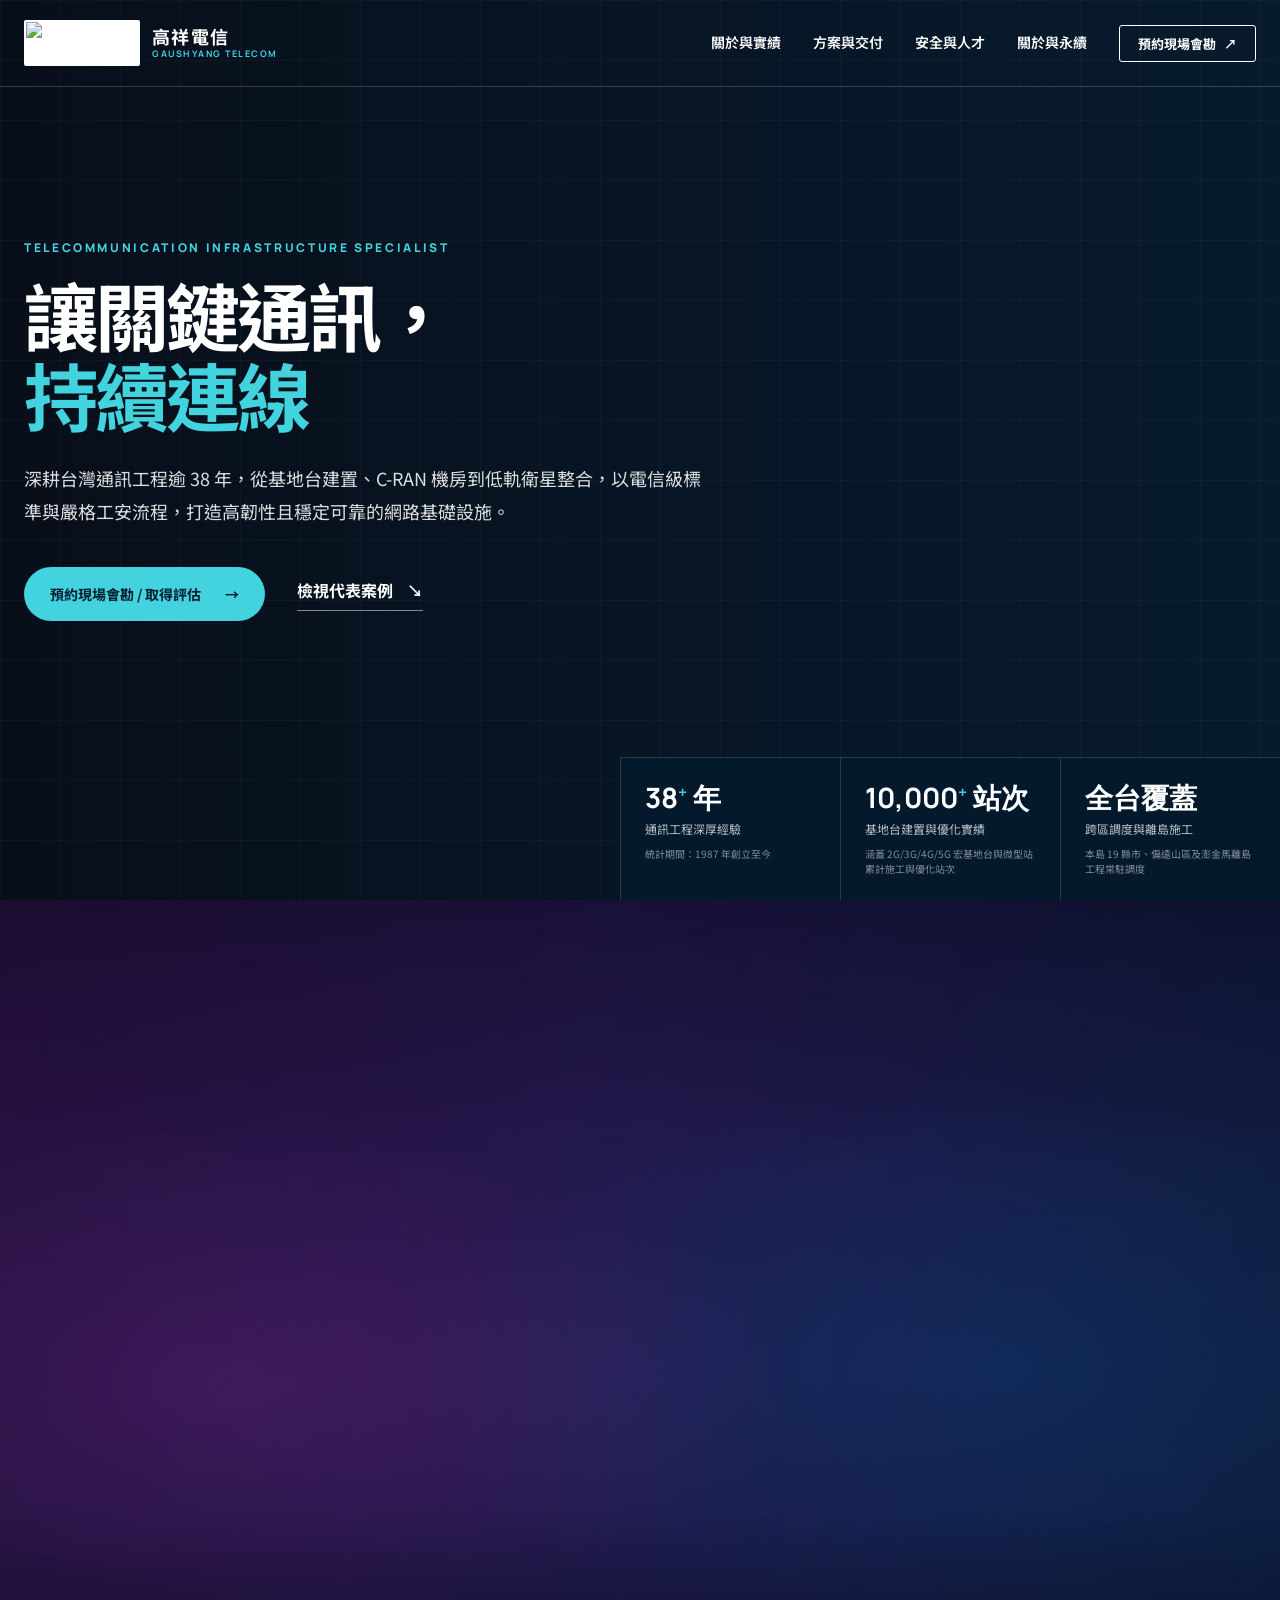
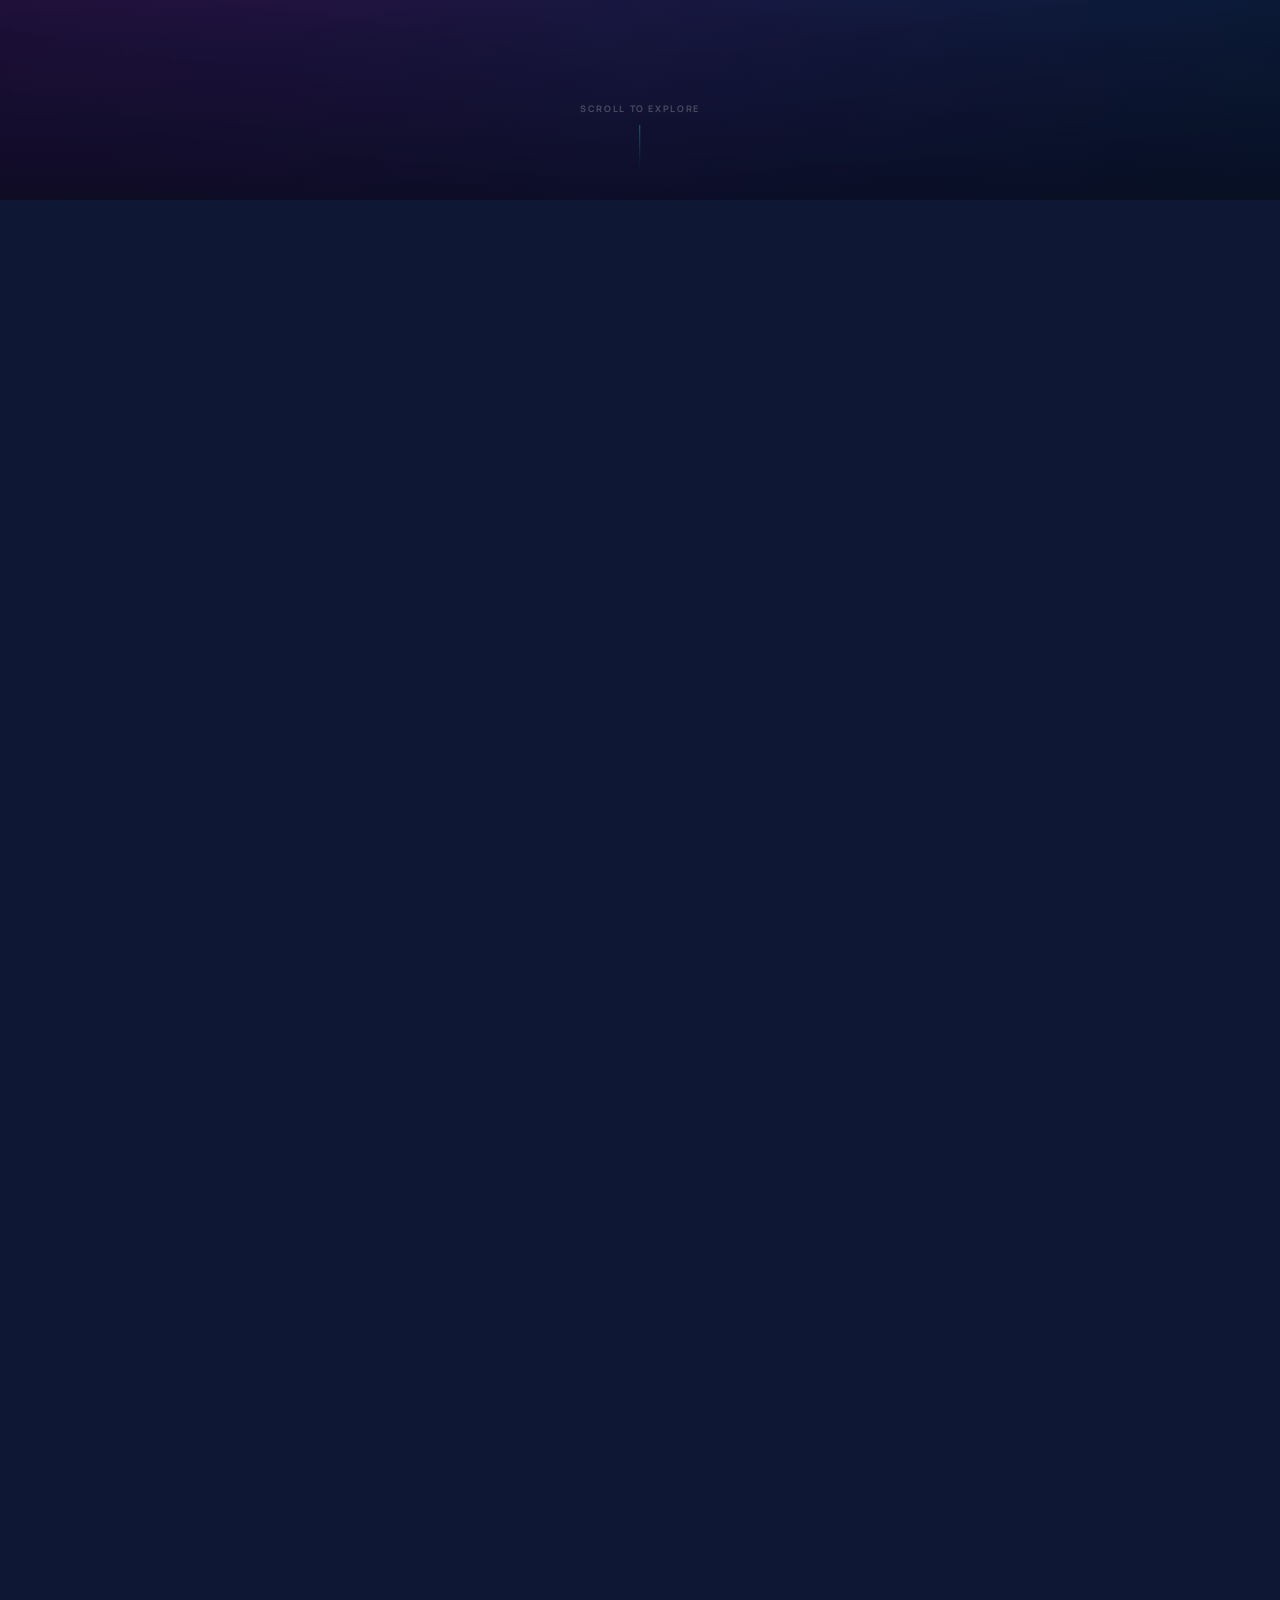
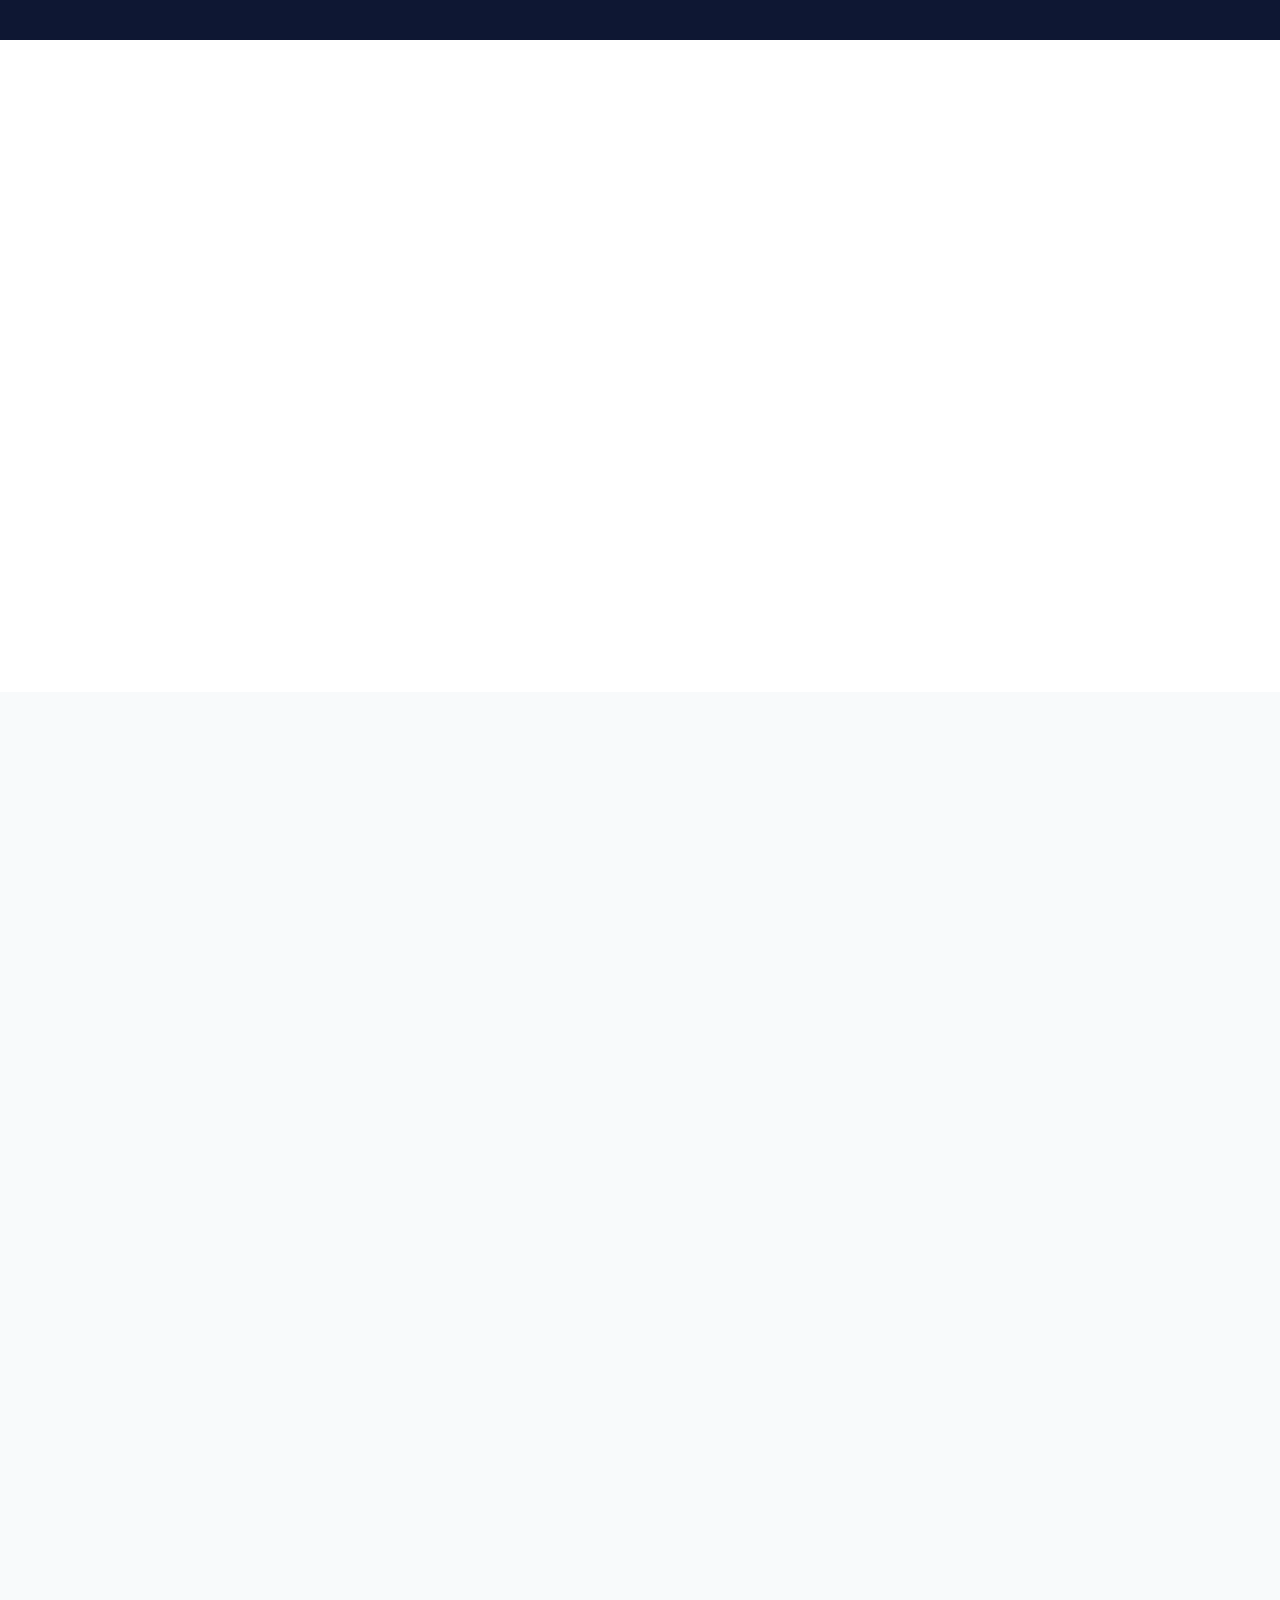
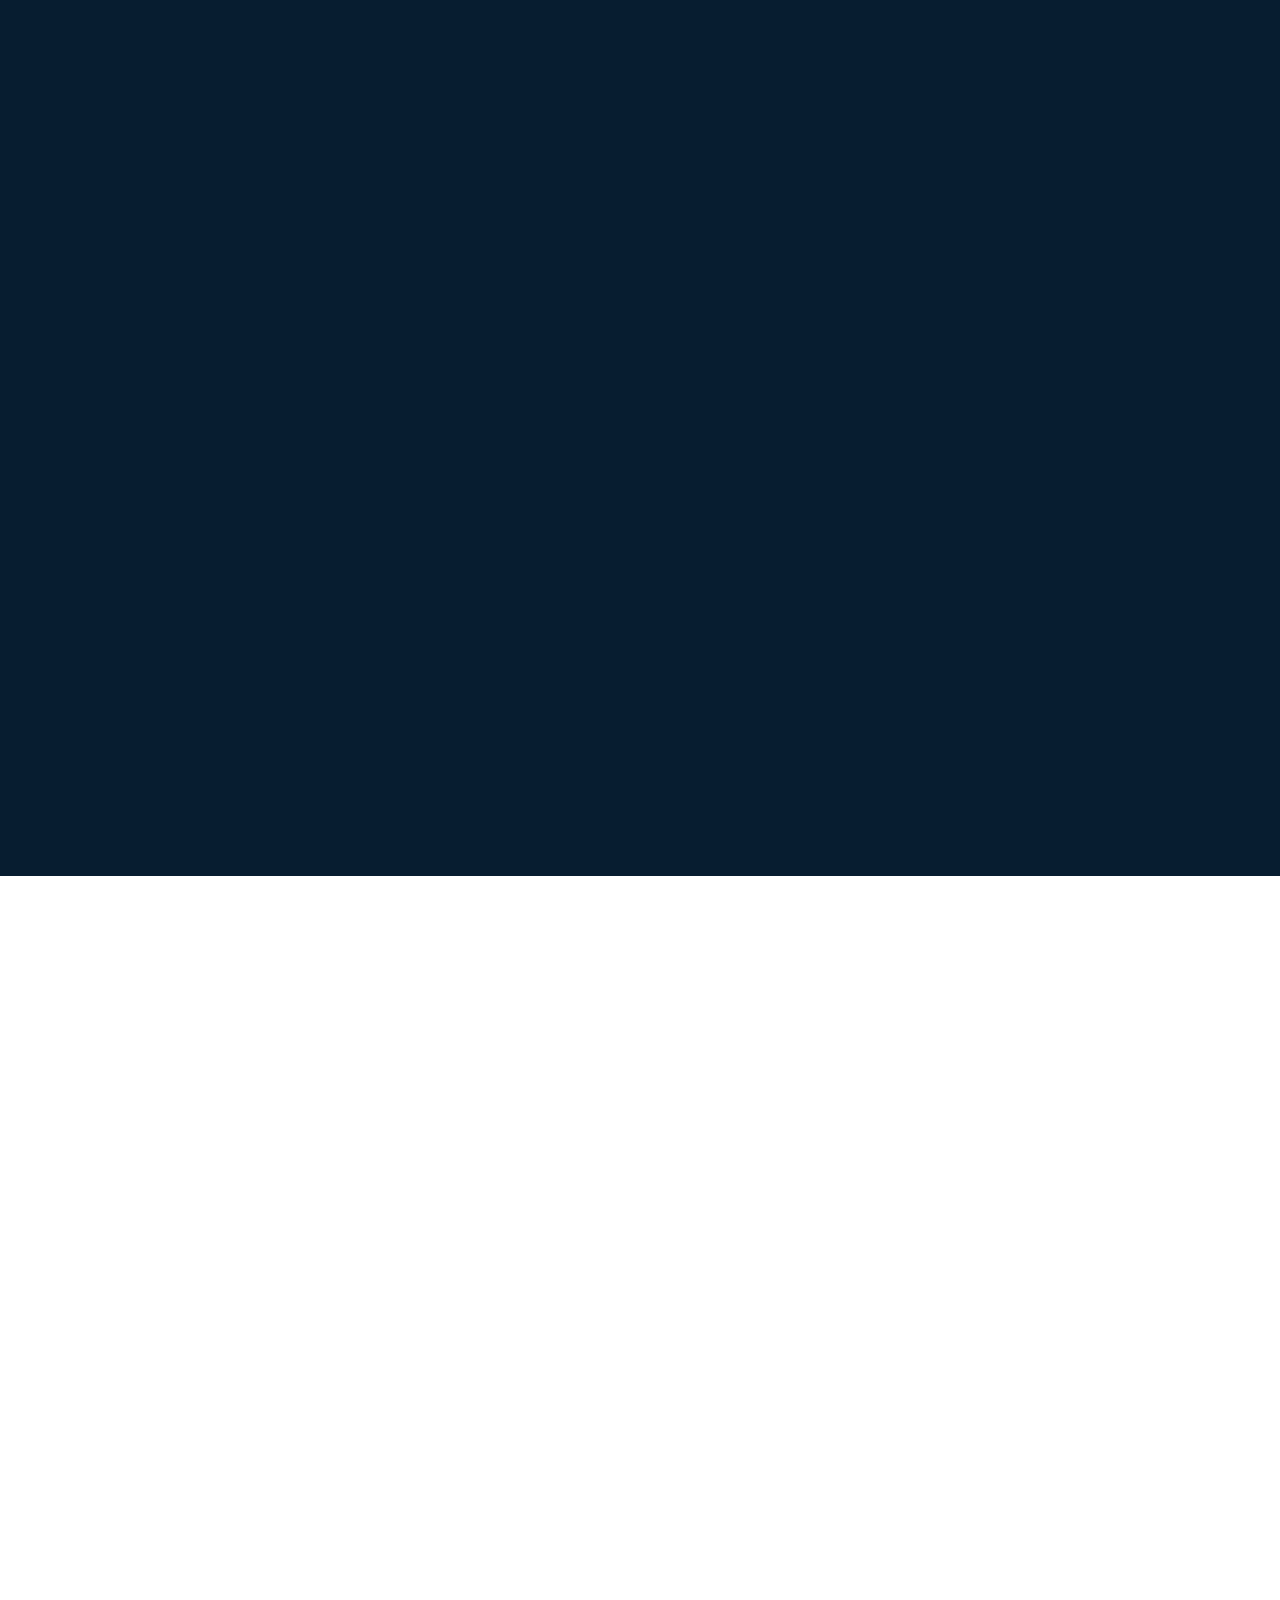
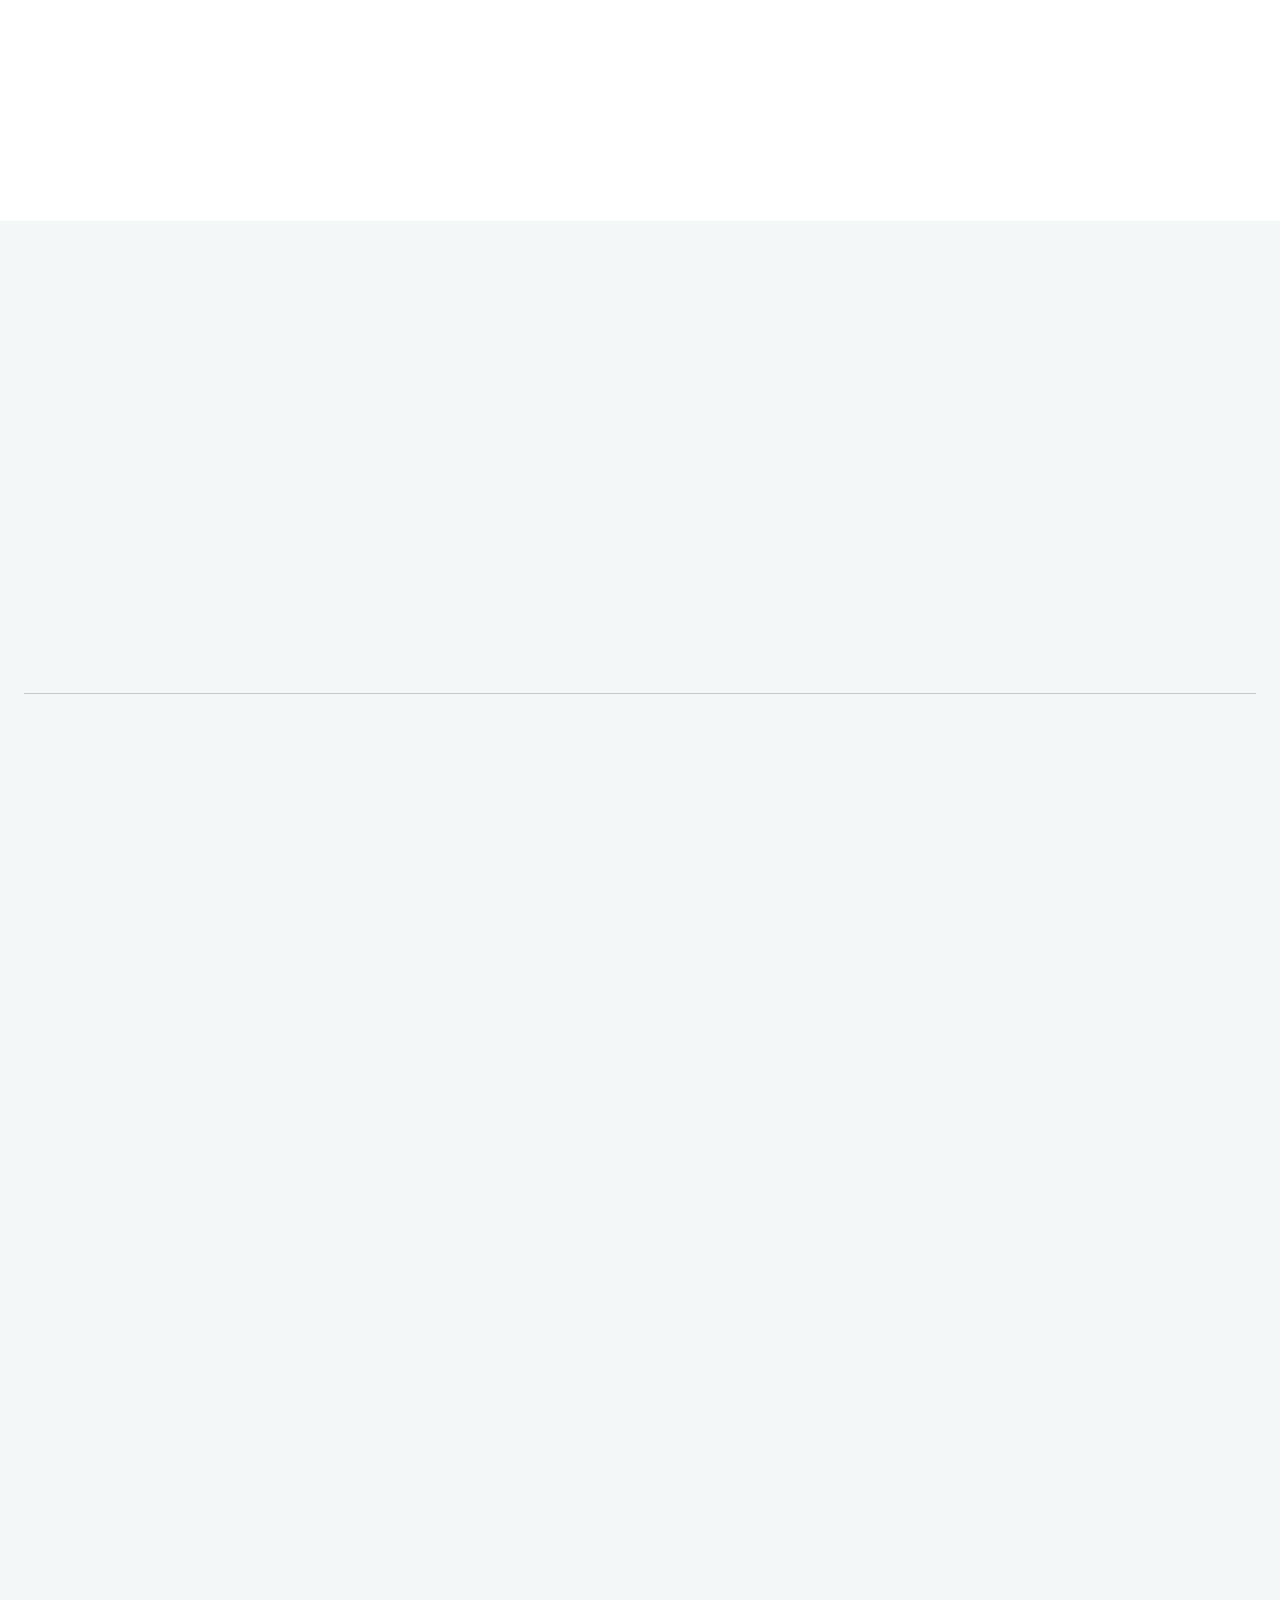
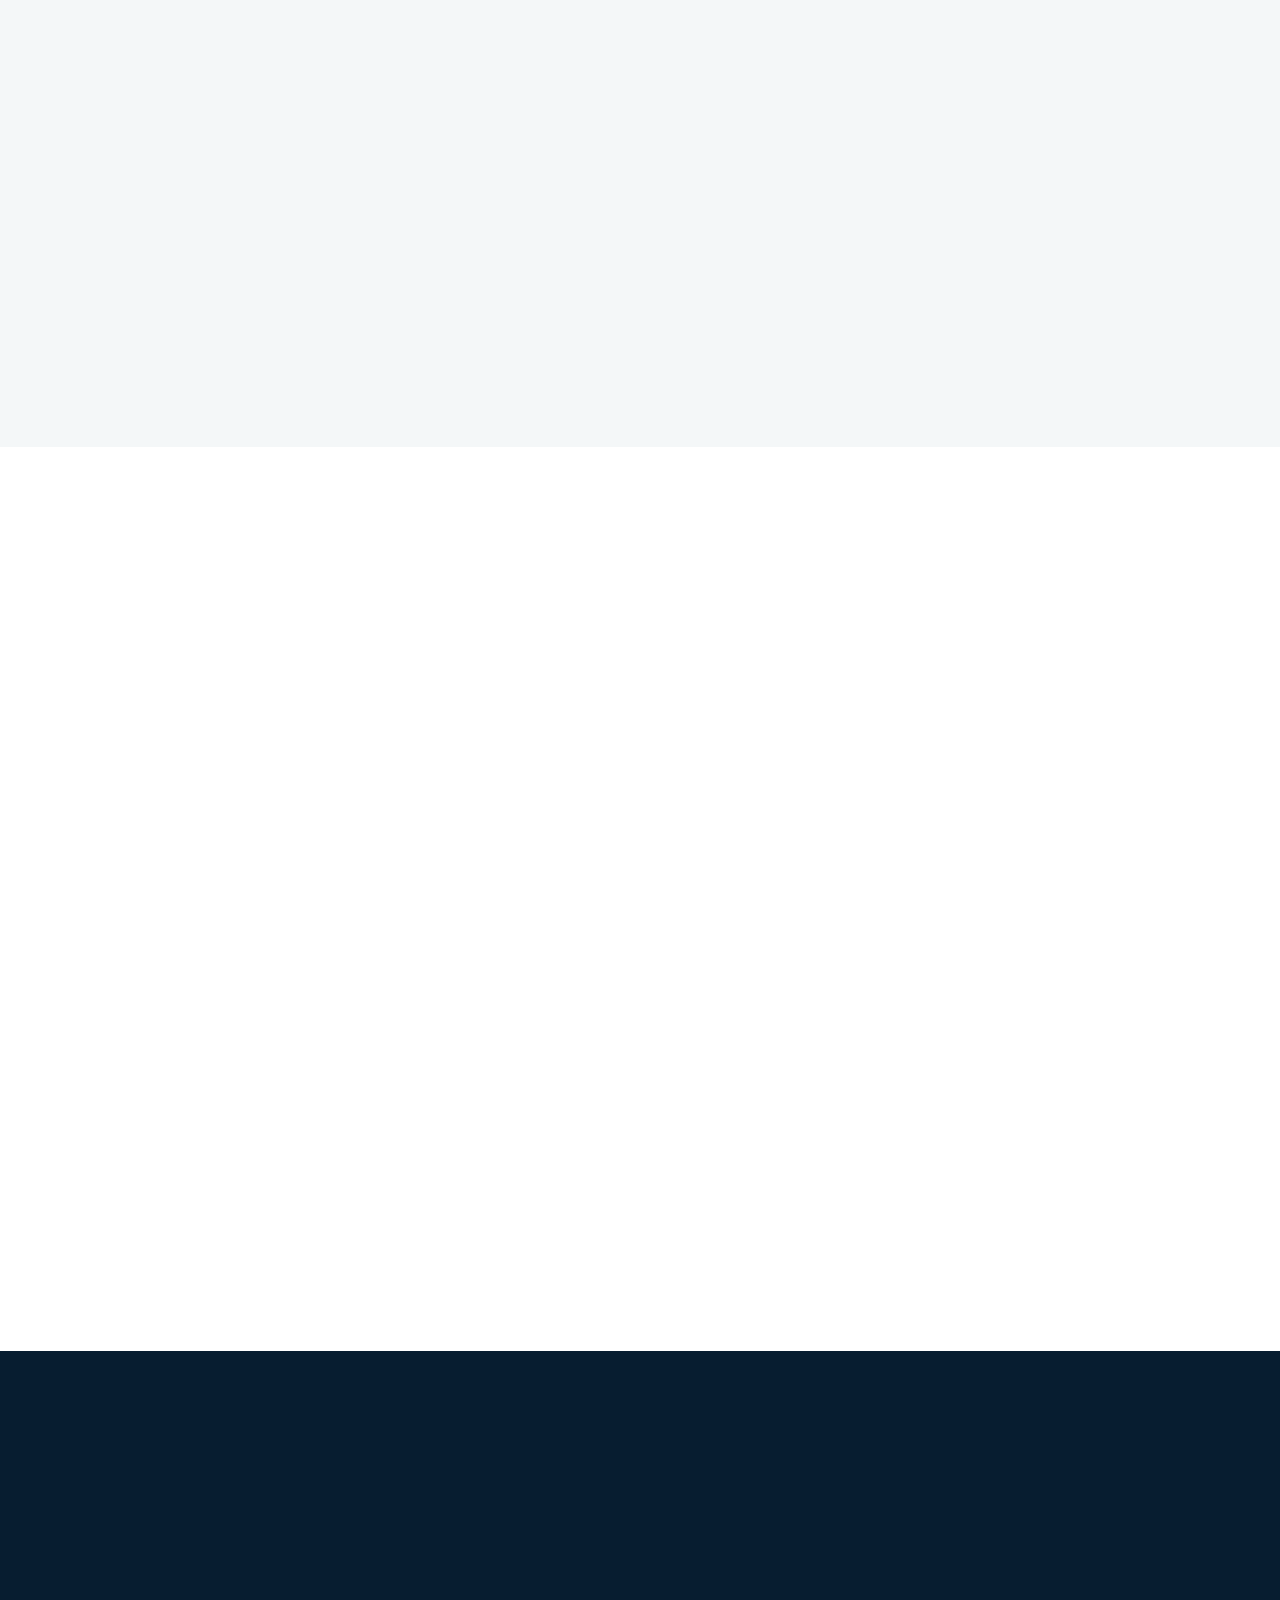
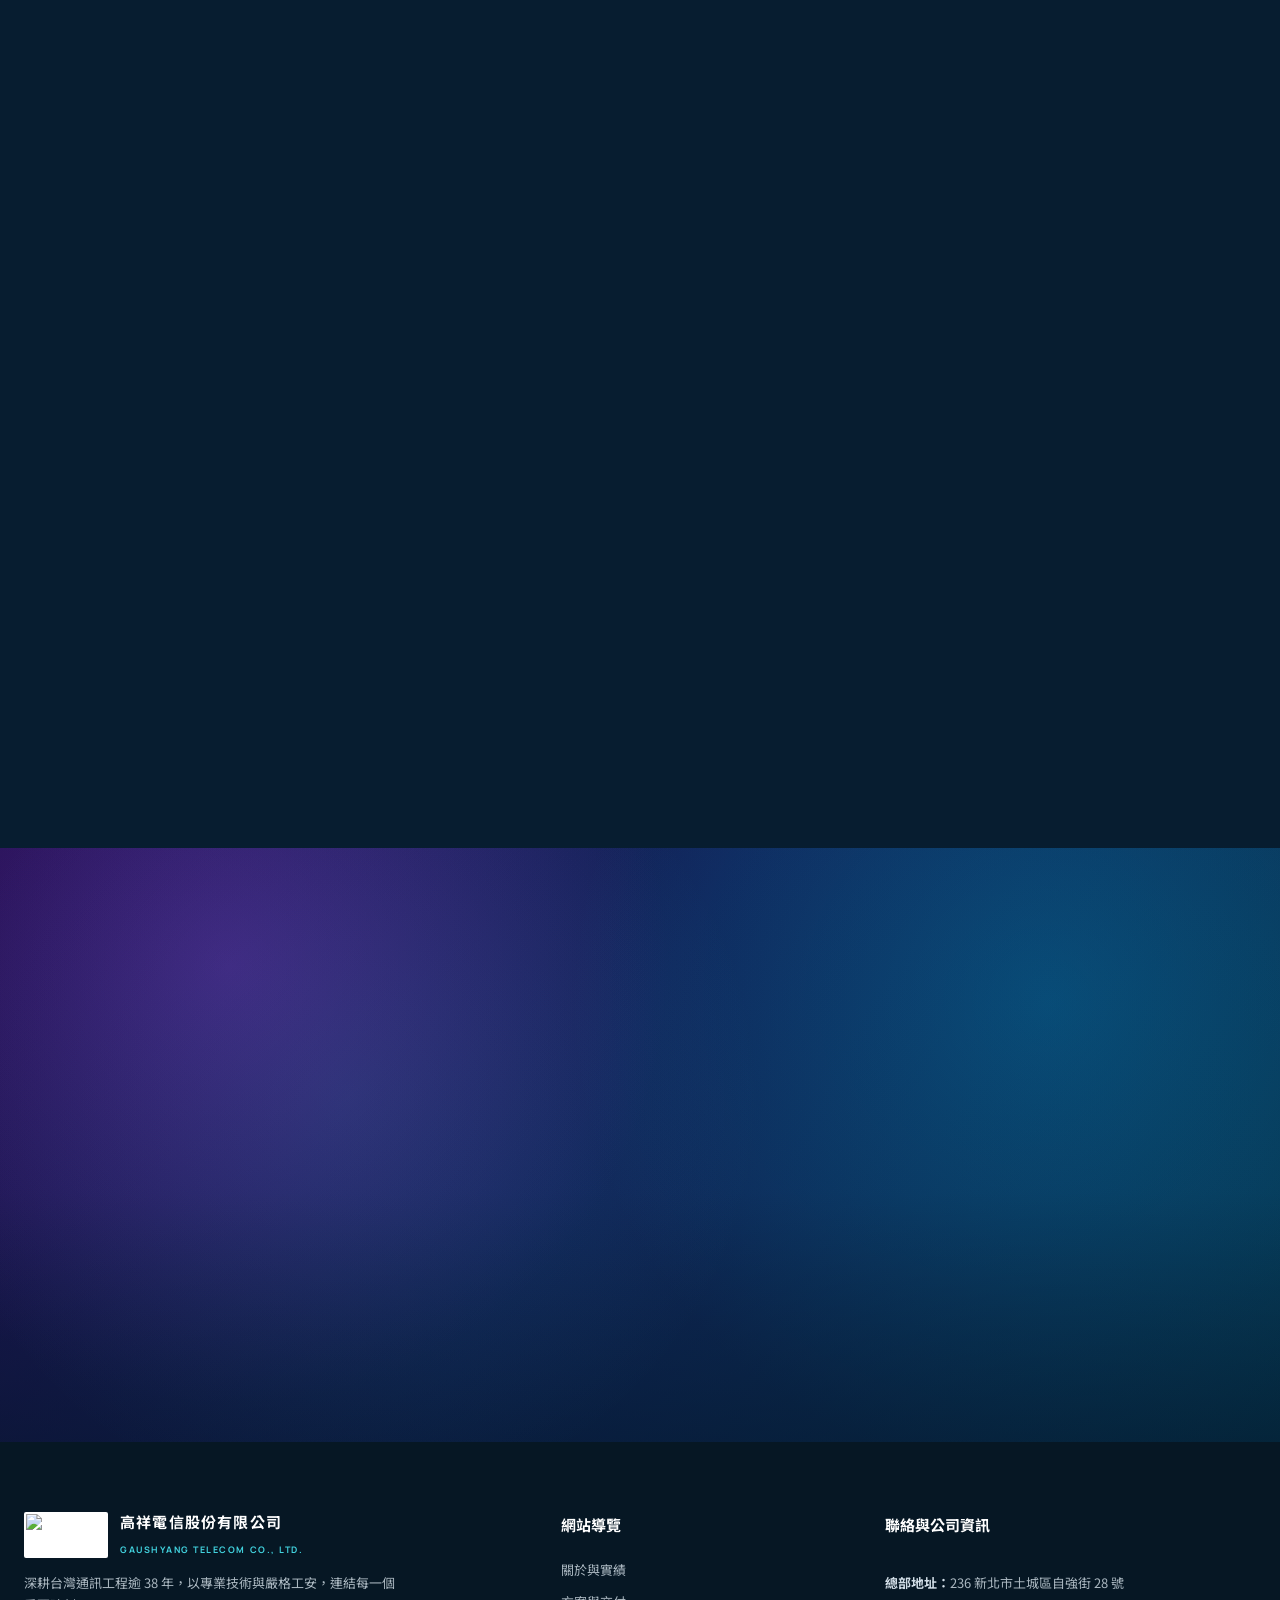
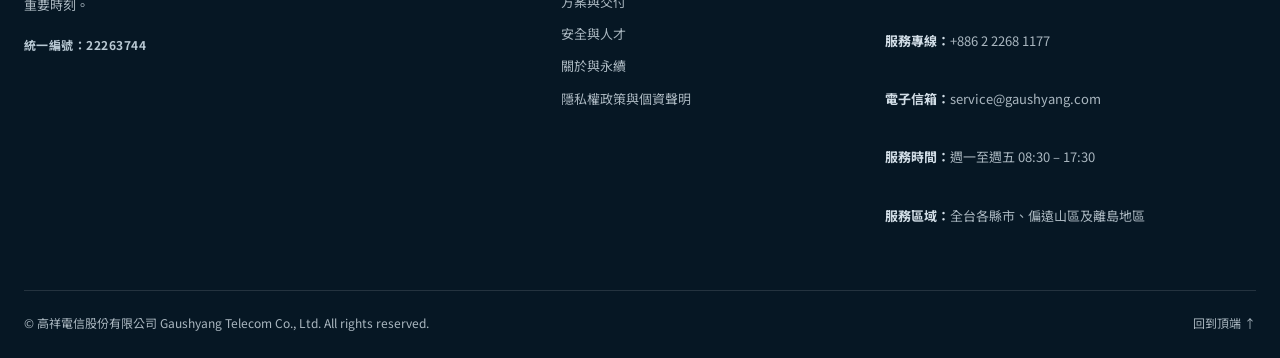
==== index.html @ 5f2f57bb "refactor: clarify homepage sections and deepen service pages" ====
<!doctype html>
<html lang="zh-Hant">
<head>
  <meta charset="utf-8">
  <meta name="viewport" content="width=device-width, initial-scale=1">
  <title>高祥電信股份有限公司｜電信工程・5G基地台建設・網路優化・衛星通訊</title>
  <meta name="description" content="高祥電信深耕台灣通訊工程逾 38 年，專注 4G/5G 基地台建設、C-RAN 集中式機房、室內涵蓋系統、低軌衛星終端整合及全台通訊維運。具備電信級規範與完整工安制度。">
  <meta name="keywords" content="高祥電信,基地台建設,5G網路優化,室內涵蓋,C-RAN施工,低軌衛星,OneWeb,電信工程,通訊系統整合">
  <link rel="canonical" href="https://website-gaushyang.pages.dev/">

  <!-- Open Graph / Facebook / LINE -->
  <meta property="og:type" content="website">
  <meta property="og:url" content="https://website-gaushyang.pages.dev/">
  <meta property="og:title" content="高祥電信股份有限公司｜電信工程・5G基地台建設・網路優化・衛星通訊">
  <meta property="og:description" content="深耕台灣通訊工程逾 38 年，整合現勘、施工、測試至驗收，以電信級標準打造穩定可靠的關鍵通訊基礎設施。">
  <meta property="og:image" content="https://website-gaushyang.pages.dev/images/gaushyang-ai-park.jpg">
  <meta property="og:locale" content="zh_TW">

  <!-- Twitter Card -->
  <meta name="twitter:card" content="summary_large_image">
  <meta name="twitter:title" content="高祥電信股份有限公司｜讓關鍵通訊，持續連線">
  <meta name="twitter:description" content="逾 38 年通訊工程實績，提供 4G/5G 基地台建設、網路優化、室內涵蓋與低軌衛星整合服務。">
  <meta name="twitter:image" content="https://website-gaushyang.pages.dev/images/gaushyang-ai-park.jpg">

  <link rel="icon" href="images/gaushyang-logo.jpg" type="image/jpeg">
  <link rel="preload" as="image" href="images/hero/cape-of-good-hope.webp" type="image/webp" fetchpriority="high">
  <link rel="preconnect" href="https://fonts.googleapis.com">
  <link rel="preconnect" href="https://fonts.gstatic.com" crossorigin>
  <link href="https://fonts.googleapis.com/css2?family=Manrope:wght@500;600;700;800&family=Noto+Sans+TC:wght@400;500;600;700;900&display=swap" rel="stylesheet">
  <link rel="stylesheet" href="enterprise.css?v=20260922-content-refresh">
  <script src="https://challenges.cloudflare.com/turnstile/v0/api.js?render=explicit" defer></script>

  <!-- JSON-LD 結構化資料 -->
  <script type="application/ld+json">
  {
    "@context": "https://schema.org",
    "@type": "Corporation",
    "name": "高祥電信股份有限公司",
    "alternateName": "Gaushyang Telecom Co., Ltd.",
    "url": "https://website-gaushyang.pages.dev/",
    "logo": "https://website-gaushyang.pages.dev/images/gaushyang-logo.jpg",
    "image": "https://website-gaushyang.pages.dev/images/gaushyang-ai-park.jpg",
    "description": "專業通訊工程服務商，深耕台灣逾 38 年，專注行動通訊基地台、5G 優化、室內涵蓋與衛星通訊整合。",
    "address": {
      "@type": "PostalAddress",
      "streetAddress": "自強街 28 號",
      "addressLocality": "土城區",
      "addressRegion": "新北市",
      "postalCode": "236",
      "addressCountry": "TW"
    },
    "telephone": "+886-2-2268-1177",
    "email": "service@gaushyang.com",
    "foundingDate": "1987",
    "areaServed": "Taiwan",
    "knowsAbout": ["基地台建設", "5G 網路優化", "室內涵蓋 DAS", "C-RAN 施工", "低軌衛星地面站", "通訊工程"]
  }
  </script>
</head>
<body>
  <a class="skip-link" href="#main">跳至主要內容</a>

  <!-- 頂部導覽列 (Site Header) -->
  <header class="site-header" id="top">
    <div class="header-inner">
      <a class="brand" href="#top" aria-label="高祥電信首頁">
        <img src="images/gaushyang-logo.jpg" alt="高祥電信標誌">
        <span><b>高祥電信</b><small>GAUSHYANG TELECOM</small></span>
      </a>
      <button class="menu-toggle" type="button" aria-expanded="false" aria-controls="site-nav" aria-label="開啟導覽選單">
        <span></span><span></span>
      </button>
      <nav id="site-nav" class="site-nav" aria-label="主要導覽">
        <a href="#company">關於與實績</a>
        <a href="#solutions">方案與交付</a>
        <a href="#strength">安全與人才</a>
        <a href="#about">關於與永續</a>
        <button class="nav-contact-btn contact-modal-open" type="button">預約現場會勘 <span>↗</span></button>
      </nav>
    </div>
  </header>

  <main id="main">
    <!-- 【第 1 順位】首頁定位、主次 CTA、實績數據與定義 (WEB-006, WEB-010, WEB-011) -->
    <section class="hero" aria-labelledby="hero-title">
      <div class="hero-media" aria-hidden="true"></div>
      <div class="hero-shade"></div>
      <div class="hero-grid"></div>

      <div class="container hero-layout">
        <!-- 左側主標與行動 -->
        <div class="hero-content">
          <p class="eyebrow light">TELECOMMUNICATION INFRASTRUCTURE SPECIALIST</p>
          <h1 id="hero-title">讓關鍵通訊，<br><em>持續連線</em></h1>
          <p class="hero-lead">深耕台灣通訊工程逾 38 年，從基地台建置、C-RAN 機房到低軌衛星整合，以電信級標準與嚴格工安流程，打造高韌性且穩定可靠的網路基礎設施。</p>
          <div class="hero-actions">
            <button class="button button-primary contact-modal-open" type="button">預約現場會勘 / 取得評估 <span>→</span></button>
            <a class="text-link light" href="#projects">檢視代表案例 <span>↘</span></a>
          </div>
        </div>

      </div>

      <!-- 【第 2 順位】關鍵實績數據與口徑定義 (WEB-011 強化成果數據定義) -->
      <div class="hero-facts" aria-label="公司重點實績數據">
        <div class="fact-item">
          <strong>38<sup>+</sup> 年</strong>
          <span>通訊工程深厚經驗</span>
          <small class="fact-def">統計期間：1987 年創立至今</small>
        </div>
        <div class="fact-item">
          <strong>10,000<sup>+</sup> 站次</strong>
          <span>基地台建置與優化實績</span>
          <small class="fact-def">涵蓋 2G/3G/4G/5G 宏基地台與微型站累計施工與優化站次</small>
        </div>
        <div class="fact-item">
          <strong>全台覆蓋</strong>
          <span>跨區調度與離島施工</span>
          <small class="fact-def">本島 19 縣市、偏遠山區及澎金馬離島工程常駐調度</small>
        </div>
      </div>
    </section>

    <!-- 品牌粒子波與視覺轉場 (Brand Reveal) -->
    <section id="brand-reveal" class="brand-reveal" aria-label="高祥電信品牌轉場">
      <div class="brand-reveal-stage">
        <canvas class="brand-signal-canvas" aria-hidden="true"></canvas>
        <div class="brand-reveal-shade"></div>
        <svg class="brand-reveal-mask" viewBox="0 0 1600 900" preserveAspectRatio="xMidYMid slice" aria-hidden="true">
          <defs>
            <mask id="gaushyang-word-mask">
              <rect width="1600" height="900" fill="white"></rect>
              <g class="brand-mask-word"><text x="800" y="520" text-anchor="middle">gaushyang</text></g>
            </mask>
            <radialGradient id="gaushyang-mask-surface" cx="50%" cy="42%" r="68%">
              <stop offset="0%" stop-color="#23143d"></stop>
              <stop offset="58%" stop-color="#14152e"></stop>
              <stop offset="100%" stop-color="#080d20"></stop>
            </radialGradient>
            <linearGradient id="gaushyang-inner-surface" x1="0" y1="0" x2="0.9" y2="1">
              <stop offset="0%" stop-color="#7cecff" stop-opacity="0.08"></stop>
              <stop offset="48%" stop-color="#00d2ff" stop-opacity="0.2"></stop>
              <stop offset="100%" stop-color="#176fbd" stop-opacity="0.08"></stop>
            </linearGradient>
            <filter id="gaushyang-inner-glow" x="0" y="0" width="100%" height="100%">
              <feGaussianBlur in="SourceGraphic" stdDeviation="10" result="soft-blur"></feGaussianBlur>
              <feComposite in="soft-blur" in2="SourceGraphic" operator="in" result="inner-softness"></feComposite>
              <feFlood flood-color="#00d2ff" flood-opacity="0.46" result="inner-color"></feFlood>
              <feComposite in="inner-color" in2="inner-softness" operator="in" result="inner-light"></feComposite>
              <feMerge>
                <feMergeNode in="SourceGraphic"></feMergeNode>
                <feMergeNode in="inner-light"></feMergeNode>
              </feMerge>
            </filter>
          </defs>
          <rect width="1600" height="900" fill="url(#gaushyang-mask-surface)" mask="url(#gaushyang-word-mask)"></rect>
          <g class="brand-mask-highlight brand-mask-word"><text x="800" y="520" text-anchor="middle">gaushyang</text></g>
          <g class="brand-mask-emblem"><path d="M275 378L306 400L267 407Z"></path></g>
        </svg>
        <div class="brand-reveal-copy">
          <p>GAUSHYANG TELECOM</p>
          <h2>每一次連線，<br>都是我們對可靠的承諾</h2>
        </div>
        <div class="brand-scroll-cue" aria-hidden="true"><span>SCROLL TO EXPLORE</span><b></b></div>
      </div>
    </section>

    <!-- 關於定位與核心優勢 -->
    <section id="company" class="intro section">
      <div class="container intro-grid reveal">
        <div>
          <p class="eyebrow">WHO WE ARE</p>
          <p class="section-index">01</p>
        </div>
        <div>
          <h2>專注通訊工程，<br>成為值得信任的長期夥伴。</h2>
          <p class="large-copy">高祥電信服務台灣電信營運商與企業場域，累積跨世代通訊建設經驗，理解不同設備、場地與營運條件下的工程需求。</p>
          <div class="intro-highlights">
            <div class="highlight-item">
              <b>單一合作窗口</b>
              <p>由專案窗口協調工程需求與現場介面，讓合作溝通有明確對象。</p>
            </div>
            <div class="highlight-item">
              <b>跨場域實務經驗</b>
              <p>從軌道沿線、都會機房到大型展館，因應不同場地與營運限制。</p>
            </div>
            <div class="highlight-item">
              <b>多品牌設備經驗</b>
              <p>具備 Ericsson、Nokia 與 OneWeb 設備的安裝及測試經驗。</p>
            </div>
          </div>
        </div>
      </div>
    </section>

    <!-- 【第 3 順位】代表性專案實績與案例 (WEB-002 Project Case Studies) -->
    <section id="projects" class="projects-section section section-light">
      <div class="container">
        <div class="section-heading reveal">
          <div>
            <p class="eyebrow">SELECTED PROJECTS</p>
          </div>
          <div>
            <h2>每個現場，<br>都有實績可循。</h2>
            <p>從軌道沿線、都會機房到公部門屋頂與大型展館，看看不同現場的限制與完成紀錄。</p>
          </div>
        </div>

        <div class="cases-grid">
          <!-- 案例 1 -->
          <article id="project-ran" class="case-card reveal">
            <div class="case-media">
              <img src="demo/建設.png" alt="4G/5G 基地台設備置換與高空吊掛工程現場" loading="lazy" decoding="async">
              <span class="case-badge">實際工程案例</span>
            </div>
            <div class="case-body">
              <div class="case-meta">
                <span class="case-tag">行動通訊</span>
                <span class="case-tag">軌道沿線工程</span>
              </div>
              <h3>北部軌道沿線 5G 基地台快速置換與優化</h3>
              <div class="case-details">
                <div class="detail-row"><b>場域：</b><span>北部軌道沿線既有 5G 站點。</span></div>
                <div class="detail-row"><b>挑戰：</b><span>深夜斷電窗口僅 3 小時，需兼顧高空作業條件與復原時程。</span></div>
                <div class="detail-row"><b>成果：</b><span>於核定窗口內完成置換、測試與復原，提交施工紀錄及路測結果。</span></div>
              </div>
              <a class="case-service-link" href="services/ran-construction.html">了解相關工程方案 <span aria-hidden="true">→</span></a>
            </div>
          </article>

          <!-- 案例 2 -->
          <article id="project-cran" class="case-card reveal">
            <div class="case-media">
              <img src="demo/combiner.png" alt="都會區 C-RAN 集中式機房與光纖傳輸整合現場" loading="lazy" decoding="async">
              <span class="case-badge">實際工程案例</span>
            </div>
            <div class="case-body">
              <div class="case-meta">
                <span class="case-tag">機房工程</span>
                <span class="case-tag">光纖系統整合</span>
              </div>
              <h3>都會核心區 C-RAN 集中式機房與光纖傳輸整合</h3>
              <div class="case-details">
                <div class="detail-row"><b>場域：</b><span>都會核心區集中式機房與光纖傳輸鏈路。</span></div>
                <div class="detail-row"><b>挑戰：</b><span>管道空間受限，需協調多營運商共構與光纖損耗要求。</span></div>
                <div class="detail-row"><b>成果：</b><span>完成光纖與射頻鏈路量測，提交 OTDR、端口測試及設備標示紀錄。</span></div>
              </div>
              <a class="case-service-link" href="services/c-ran-integration.html">了解相關工程方案 <span aria-hidden="true">→</span></a>
            </div>
          </article>

          <!-- 案例 3 -->
          <article id="project-satellite" class="case-card reveal">
            <div class="case-media">
              <img src="demo/oneweb.png" alt="公部門屋頂 OneWeb 低軌衛星地面終端建置現場" loading="lazy" decoding="async">
            </div>
            <div class="case-body">
              <div class="case-meta">
                <span class="case-tag">低軌衛星</span>
                <span class="case-tag">應急韌性通訊</span>
              </div>
              <h3>南部公部門 OneWeb 屋頂終端建置</h3>
              <div class="case-details">
                <div class="detail-row"><b>場域：</b><span>台南、高雄、嘉義等公部門屋頂站點。</span></div>
                <div class="detail-row"><b>挑戰：</b><span>依屋頂結構、對空視角及鄰近設施，安排單終端或雙終端配置。</span></div>
                <div class="detail-row"><b>成果：</b><span>完成終端固定、供電介接與連線測試，留存各場域完工照片。</span></div>
              </div>
              <button class="case-gallery-open" type="button" data-gallery-target="oneweb-gallery-dialog" aria-haspopup="dialog" aria-controls="oneweb-gallery-dialog">
                查看 6 張專案照片 <span aria-hidden="true">→</span>
              </button>
              <a class="case-service-link" href="services/satellite-communication.html">了解相關工程方案 <span aria-hidden="true">→</span></a>
            </div>
          </article>

          <!-- 案例 4：南港展覽館一館多樓層室內涵蓋工程 -->
          <article id="project-das" class="case-card reveal">
            <div class="case-media">
              <img src="images/history-2022.jpg" alt="南港展覽館一館場館外觀" loading="lazy" decoding="async">
            </div>
            <div class="case-body">
              <div class="case-meta">
                <span class="case-tag">室內涵蓋 DAS</span>
                <span class="case-tag">大型展覽場館</span>
              </div>
              <h3>南港展覽館一館室內涵蓋 DAS 專案</h3>
              <div class="case-details">
                <div class="detail-row"><b>場域：</b><span>南港展覽館一館 1F、3F、4F、5F 與 6F。</span></div>
                <div class="detail-row"><b>挑戰：</b><span>展場、公共區域與會議空間跨樓層配置，需整合點位及管線路由。</span></div>
                <div class="detail-row"><b>成果：</b><span>完成 DOT 設備與光纖配線建置，留存配置圖、管線昇位圖及完工照片。</span></div>
              </div>
              <button class="case-gallery-open" type="button" data-gallery-target="das-gallery-dialog" aria-haspopup="dialog" aria-controls="das-gallery-dialog">
                查看 6 張專案照片 <span aria-hidden="true">→</span>
              </button>
              <a class="case-service-link" href="services/indoor-coverage.html">了解相關工程方案 <span aria-hidden="true">→</span></a>
            </div>
          </article>
        </div>

        <div class="cases-cta-bar reveal">
          <div>
            <b>需要針對您的場域評估通訊建置可行性？</b>
            <p>高祥專業工程團隊提供現場會勘、場地勘查報告與工程規劃諮詢。</p>
          </div>
          <button class="button button-primary contact-modal-open" type="button">預約專人現場會勘 <span>→</span></button>
        </div>
      </div>
    </section>

    <!-- 【第 4 順位】核心工程服務與規格/FAQ (WEB-007 Solutions & FAQs) -->
    <section id="solutions" class="solutions section section-dark">
      <div class="container">
        <div class="section-heading reveal">
          <div>
            <p class="eyebrow light">SOLUTIONS</p>
            <p class="section-index">02</p>
          </div>
          <div>
            <h2>從場域需求，<br>找到通訊方案。</h2>
            <p>選擇下方方案，深入了解適用情境、工程範圍、驗收重點與相關實績。</p>
          </div>
        </div>

        <div class="solution-grid">
          <a class="solution-card reveal" href="services/ran-construction.html" style="--image:url(background-image_2/ran-system-integration.jpg)" aria-label="了解行動網路與基地台建設服務">
            <div class="card-number">01</div>
            <div class="card-copy">
              <p>RADIO ACCESS NETWORK</p>
              <h3>行動網路與基地台建設</h3>
              <span>適用新站建置與既有設備汰換，支援行動網路建設及站台升級。</span>
              <span class="solution-action">查看方案詳情 →</span>
            </div>
            <b aria-hidden="true">↗</b>
          </a>

          <a class="solution-card reveal" href="services/network-optimization.html" style="--image:url(background-image_2/5g-network-optimization.jpg)" aria-label="了解 5G 網路優化與量測服務">
            <div class="card-number">02</div>
            <div class="card-copy">
              <p>NETWORK OPTIMIZATION</p>
              <h3>5G 網路優化與量測</h3>
              <span>針對弱覆蓋、干擾與連線不穩，找出問題並驗證改善結果。</span>
              <span class="solution-action">查看方案詳情 →</span>
            </div>
            <b aria-hidden="true">↗</b>
          </a>

          <a class="solution-card reveal" href="services/indoor-coverage.html" style="--image:url(background-image_2/indoor-coverage-solution.jpg)" aria-label="了解室內涵蓋與專網方案">
            <div class="card-number">03</div>
            <div class="card-copy">
              <p>INDOOR CONNECTIVITY (DAS)</p>
              <h3>室內涵蓋與專網方案</h3>
              <span>適用商辦、展館與地下空間，改善室內訊號死角。</span>
              <span class="solution-action">查看方案詳情 →</span>
            </div>
            <b aria-hidden="true">↗</b>
          </a>

          <a class="solution-card reveal" href="services/satellite-communication.html" style="--image:url(background-image_2/satellite-communication.jpg)" aria-label="了解低軌衛星通訊整合服務">
            <div class="card-number">04</div>
            <div class="card-copy">
              <p>SATELLITE COMMUNICATION</p>
              <h3>低軌衛星通訊整合</h3>
              <span>適用地面網路不足或需要備援的場域，評估第二通訊路徑。</span>
              <span class="solution-action">查看方案詳情 →</span>
            </div>
            <b aria-hidden="true">↗</b>
          </a>

          <a class="solution-card solution-card-wide reveal" href="services/c-ran-integration.html" style="--image:url(background-image_2/c-ran-construction.jpg)" aria-label="了解 C-RAN 集中式機房施工整合服務">
            <div class="card-number">05</div>
            <div class="card-copy">
              <p>CENTRALIZED RADIO ACCESS NETWORK</p>
              <h3>C-RAN 機房整合</h3>
              <span>適用機房擴充與密集站點整併，整合設備、光纖及電力介面。</span>
              <span class="solution-action">查看方案詳情 →</span>
            </div>
            <b aria-hidden="true">↗</b>
          </a>
        </div>

      </div>
    </section>

    <!-- 【第 5 順位】工程五階段流程與品質管理 (WEB-007 Process & Quality) -->
    <section id="process" class="process-section section">
      <div class="container">
        <div class="section-heading reveal">
          <div>
            <p class="eyebrow">DELIVERY PROCESS</p>
          </div>
          <div>
            <h2>合作五階段，<br>交付清楚可追溯。</h2>
            <p>從確認場域條件到完成點交，五個階段讓您掌握合作進度與各階段可取得的文件。</p>
          </div>
        </div>

        <div class="process-steps reveal">
          <div class="process-step">
            <div class="step-num">01</div>
            <b>現場會勘</b>
            <p>確認場域條件、需求與施工限制。</p>
            <span class="step-output"><small>交付</small> 現勘照片、點位與路由紀錄</span>
          </div>
          <div class="process-step">
            <div class="step-num">02</div>
            <b>施工規劃</b>
            <p>對齊圖面、工期、施工窗口與安全措施。</p>
            <span class="step-output"><small>交付</small> 施工圖、排程與工安文件</span>
          </div>
          <div class="process-step">
            <div class="step-num">03</div>
            <b>現場施工</b>
            <p>依核定計畫執行，記錄現場進度與異常。</p>
            <span class="step-output"><small>交付</small> 施工日誌與前中後照片</span>
          </div>
          <div class="process-step">
            <div class="step-num">04</div>
            <b>測試與調校</b>
            <p>依專案規範量測，修正異常並複測。</p>
            <span class="step-output"><small>交付</small> 儀器讀值與測試報告</span>
          </div>
          <div class="process-step">
            <div class="step-num">05</div>
            <b>竣工與驗收</b>
            <p>彙整成果與改善紀錄，完成點交。</p>
            <span class="step-output"><small>交付</small> 竣工文件與驗收紀錄</span>
          </div>
        </div>

        <div class="process-questions reveal">
          <h3>開始合作前，您可能想了解</h3>
          <details><summary>會勘與施工需要多久？</summary><p>請先提供場域位置、工程需求與預計時程。會勘安排及施工工期依場地條件、設備需求與可用施工窗口確認，由專案窗口與您協調。</p></details>
          <details><summary>完工後的維運與緊急支援如何安排？</summary><p>維運範圍、聯絡窗口與回應時效依設備、場域及合約另行約定，於評估階段確認緊急聯絡與升級處理方式。</p></details>
        </div>
      </div>
    </section>

    <!-- 【第 6 順位】工安體系、資質證照與設備實務經驗 (WEB-003, WEB-005 Strength) -->
    <section id="strength" class="strength section section-light">
      <div class="container">
        <div class="section-heading reveal">
          <div>
            <p class="eyebrow">SAFETY, QUALITY &amp; TALENT</p>
            <p class="section-index">03</p>
          </div>
          <div>
            <h2>制度化安全管理，<br>專業資質與實務經驗。</h2>
            <p>依專案需求配置工安管理、專業人員與量測儀器，並以檢查紀錄及測試報告支持工程驗收。</p>
          </div>
        </div>

        <!-- 四大工安品管支柱 -->
        <div class="capability-list">
          <article class="capability reveal">
            <span>01</span>
            <h3>嚴密工安防護體系</h3>
            <p>高空作業強制使用合格背負式雙掛鉤安全帶、防墜器與專用安全帽；每日開工前落實「工具箱會議（TBM）」與安全危害告知。</p>
          </article>
          <article class="capability reveal">
            <span>02</span>
            <h3>精密專業儀器量測</h3>
            <p>配備定期校正之高精度頻譜分析儀、Site Master 天饋線量測儀、OTDR 光纖損耗分析儀，以客觀數據作為驗收唯一標準。</p>
          </article>
          <article class="capability reveal">
            <span>03</span>
            <h3>全流程可溯性報表</h3>
            <p>建立工程自主檢查清單、施工前中後照片對比紀錄、設備序號條碼歸檔，提供透明化工程竣工報告。</p>
          </article>
          <article class="capability reveal">
            <span>04</span>
            <h3>全台快速調度支援</h3>
            <p>具備北、中、南跨區調度與多場域施工經驗，可即時配合電信營運商專案時程與緊急通訊障礙搶修。</p>
          </article>
          <article class="capability reveal">
            <span>05</span>
            <h3>電氣作業安全及感電預防</h3>
            <p>透過感電風險辨識、絕緣與接地檢查、漏電保護、個人防護具及事故應變訓練，將電氣安全納入進場教育、工具箱會議與作業程序。</p>
          </article>
        </div>

        <!-- 教材完整內容保留於原始資料，不在首頁獨立顯示 -->
        <article class="safety-training-resource reveal" hidden>
          <div class="safety-training-heading">
            <div>
              <p class="eyebrow">SAFETY TRAINING MATERIAL</p>
              <h3>電氣作業安全及感電預防</h3>
            </div>
            <span class="training-file-meta">完整網頁教材</span>
          </div>
          <p class="training-summary">將感電原理、設備防護與事故應變整理為現場人員可執行的安全準則，作為進場教育、工具箱會議與定期複訓教材。</p>
          <div class="training-chapters">
            <details open>
              <summary><span>01</span><b>認識感電與電氣災害</b><small>人體影響、災害類型與高風險情境</small></summary>
              <div class="training-chapter-body">
                <div class="training-reading-grid">
                  <section>
                    <h4>電流通過人體的影響</h4>
                    <p>可能造成疼痛與痙攣、呼吸困難、神經與組織灼傷、心室纖維性顫動、心跳停止，嚴重時可能導致截肢、失明或死亡。</p>
                    <p>電流通過心臟、中樞神經、頭部或脊椎都可能造成致命傷害，其中左手到前胸的電流路徑最短且會經過心臟，風險特別高。</p>
                  </section>
                  <section>
                    <h4>四種常見電氣災害</h4>
                    <dl class="training-definition-list">
                      <div><dt>電擊感電</dt><dd>人體接觸帶電導體並形成電流回路。</dd></div>
                      <div><dt>電弧灼傷</dt><dd>短路、接地故障或閃絡產生高溫電弧。</dd></div>
                      <div><dt>電氣火災</dt><dd>過載、短路或漏電引燃周圍可燃物。</dd></div>
                      <div><dt>靜電危害</dt><dd>靜電放電可能引發爆炸或火災。</dd></div>
                    </dl>
                  </section>
                </div>
                <aside class="training-alert"><b>高風險辨識</b><span>潮濕環境使用電動工具、接觸時間延長及電流經過心臟都會提高傷害程度。發現電流出入點、電灼傷或爆炸聲響時，應立即依事故程序處置。</span></aside>
              </div>
            </details>

            <details>
              <summary><span>02</span><b>防護設備與個人防護</b><small>絕緣、線路辨識、漏電保護與作業裝備</small></summary>
              <div class="training-chapter-body">
                <div class="training-reading-grid">
                  <section>
                    <h4>絕緣與線路辨識</h4>
                    <p>電氣設備、開關、電線與電纜的絕緣層必須依電壓、溫度及濕度條件選用，作業前須確認完整無破損。任何電線或電纜都應先視為帶電。</p>
                    <dl class="training-definition-list">
                      <div><dt>帶電相線</dt><dd>常見黑、紅、藍或黃色絕緣層。</dd></div>
                      <div><dt>中性線</dt><dd>常見白色或淺灰色絕緣層。</dd></div>
                      <div><dt>接地線</dt><dd>綠色或綠底黃條紋絕緣層。</dd></div>
                    </dl>
                  </section>
                  <section>
                    <h4>漏電斷路器</h4>
                    <p>設置於分路並保護末端負載回路，偵測微小漏電後比較額定值，觸發跳脫機構並切斷電源。教材規格範例為高感度 30mA、高速型 0.1 秒動作。</p>
                    <h4>個人防護具</h4>
                    <p>依作業內容使用安全眼鏡、絕緣手套、絕緣安全帽及握把無金屬外露的絕緣工具。作業前卸下戒指、項鍊、手錶、手鍊、鑰匙圈與耳環等金屬用品。</p>
                  </section>
                </div>
              </div>
            </details>

            <details>
              <summary><span>03</span><b>作業預防與事故應變</b><small>八項防止感電對策及五步驟緊急處置</small></summary>
              <div class="training-chapter-body">
                <h4>防止感電八項對策</h4>
                <ol class="training-action-grid">
                  <li><span>01</span>裝拆電線前確實停電並切斷電路。</li>
                  <li><span>02</span>停電作業將開關切離，再使用驗電器確認。</li>
                  <li><span>03</span>維修處開關上鎖、吊籤並設置警告標示。</li>
                  <li><span>04</span>設置監視人員，全程監視作業過程。</li>
                  <li><span>05</span>活線作業確實使用絕緣防護具。</li>
                  <li><span>06</span>帶電電線實施絕緣並防止人員觸及。</li>
                  <li><span>07</span>電氣設備非帶電金屬外殼確實接地。</li>
                  <li><span>08</span>臨時用電分路裝設漏電斷路器。</li>
                </ol>
                <h4>事故緊急應變五步驟</h4>
                <ol class="emergency-steps">
                  <li><b>隔離電源</b><span>不危害自身安全的前提下關閉電源，或使用絕緣物移開帶電物。</span></li>
                  <li><b>緊急呼救</b><span>立即通報 119，清楚告知事故地點與現場狀況。</span></li>
                  <li><b>實施急救</b><span>由受過訓練的人員實施 CPR，維持傷者生命跡象。</span></li>
                  <li><b>灼傷處理</b><span>移除傷者身上束縛物並儘速送醫。</span></li>
                  <li><b>提供資訊</b><span>向醫護人員說明傷勢及現場處理過程。</span></li>
                </ol>
              </div>
            </details>
          </div>
          <p class="training-closing">電氣危害預防是安全衛生管理的重點工作。透過危害辨識、教育訓練與作業程序落實，持續降低現場事故風險。</p>
        </article>

        <!-- 證照與資格合規資訊 (WEB-003) -->
        <div class="credentials-box reveal">
          <div class="credentials-header">
            <b>專業資質與工安資格</b>
            <span class="credentials-verified-note">公司級證明文件備查，依專案需求提供業主審閱</span>
          </div>
          <div class="credentials-grid">
            <div class="cred-item">
              <strong>NCC 電信工程相關執照</strong>
              <span>具備公司級電信工程業相關執照，支援基地台、C-RAN、行動網路與無線傳輸工程。</span>
            </div>
            <div class="cred-item">
              <strong>電信公會會員資格</strong>
              <span>具備電信工程產業公會會員資格，公司級會員證明文件留存備查。</span>
            </div>
            <div class="cred-item">
              <strong>ISO 45001 管理系統</strong>
              <span>導入職業安全衛生管理系統，以制度化流程執行危害辨識、教育訓練與持續改善。</span>
            </div>
            <div class="cred-item">
              <strong>Ericsson ERT 團隊認證</strong>
              <span>團隊具備多項設備與工程技術認證；人員姓名及個別證號不於公開網站揭露。</span>
            </div>
          </div>
          <div class="safety-recognition">
            <b>2023 職業安全衛生績效肯定</b>
            <span>獲合作夥伴頒發職業安全衛生績效獎項，反映現場安全管理與執行成果。</span>
          </div>
        </div>

        <!-- 設備與系統工程經驗 (WEB-005 精準界定關係) -->
        <div class="partner-section reveal">
          <div class="partner-intro">
            <b>電信系統與多品牌設備工程實務經驗</b>
            <p>高祥團隊深耕業界近四十年，具備各大電信營運商嚴格規範之施工能力，並累積豐富國際主流設備品牌之安裝、測試與系統整合實務經驗。（註：商標圖示代表團隊具備該品牌設備之實務建置經驗，非代理或經銷關係）</p>
          </div>
          <div class="partner-strip">
            <span>EXPERIENCED SYSTEMS</span>
            <span class="partner-logo partner-logo-chunghwa"><img src="icon/Chunghwa_Telecom.svg.png" alt="中華電信工程規範經驗"></span>
            <span class="partner-logo partner-logo-fet"><img src="icon/FET.png" alt="遠傳電信工程規範經驗"></span>
            <span class="partner-logo partner-logo-ericsson"><img src="icon/ericsson.png" alt="Ericsson 設備建置經驗"></span>
            <span class="partner-logo partner-logo-nokia"><img src="icon/nokia-normalized.png" alt="Nokia 設備建置經驗"></span>
            <span class="partner-logo partner-logo-oneweb"><img src="icon/oneWeb.png" alt="OneWeb 衛星設備建置經驗"></span>
          </div>
        </div>
      </div>
    </section>

    <!-- 【第 7 順位 A】人才招募與職涯培育專區 (WEB-012 Careers Section) -->
    <section id="careers" class="careers-section section">
      <div class="container">
        <div class="section-heading reveal">
          <div>
            <p class="eyebrow">JOIN OUR TEAM</p>
          </div>
          <div>
            <h2>從現場安全開始，<br>養成跨系統工程能力。</h2>
            <p>以實務培訓銜接基地台、光纖傳輸、設備安裝與低軌衛星工程，招募資訊統一由 104 公告。</p>
          </div>
        </div>

        <div class="careers-grid reveal">
          <div class="career-pillar">
            <span class="pillar-index">01</span>
            <div><h3>現場安全與作業養成</h3><p>從工具箱會議、危害辨識、感電預防到高空防墜，先建立安全作業習慣，再進入工程現場。</p></div>
          </div>
          <div class="career-pillar">
            <span class="pillar-index">02</span>
            <div><h3>跨系統工程實務</h3><p>接觸基地台建設、光纜網路、傳輸設備、天線優化及 OneWeb 終端等不同工程任務。</p></div>
          </div>
          <div class="career-pillar">
            <span class="pillar-index">03</span>
            <div><h3>基本制度與福利</h3><p>依 104 公開資訊提供年終獎金、勞健保、週休二日及結婚禮金，實際內容以公司最新公告為準。</p></div>
          </div>
        </div>

        <div class="jobs-box reveal">
          <div class="jobs-header">
            <b>職缺開放與通知</b>
            <span>招募資訊以 104 人力銀行最新公告為準</span>
          </div>
          <div class="jobs-notice">
            <div>
              <strong>想加入我們，可先關注最新招募</strong>
              <p>有新職缺時將統一刊登於高祥電信工程股份有限公司的 104 公司頁，官網不另列未核定職缺。</p>
            </div>
            <a class="button button-ghost-dark" href="https://www.104.com.tw/company/1a2x6bivgb" target="_blank" rel="noopener noreferrer">前往 104 關注公司 <span>↗</span></a>
          </div>
        </div>
      </div>
    </section>

    <!-- 【第 7 順位 B】發展沿革與永續 ESG (WEB-003, Sustainability) -->
    <section id="about" class="about-section section section-dark">
      <div class="container">
        <!-- 發展沿革 -->
        <div class="section-heading reveal">
          <div>
            <p class="eyebrow light">OUR JOURNEY</p>
            <p class="section-index">04</p>
          </div>
          <div>
            <h2>深耕台灣三十八載，<br>走在通訊演進的最前線。</h2>
          </div>
        </div>

        <div class="timeline reveal">
          <article>
            <b>1987</b>
            <span></span>
            <h3>高雄創立</h3>
            <p>自高雄投入電信工程服務，逐步建立通訊基礎建設施工能力。</p>
          </article>
          <article>
            <b>1999</b>
            <span></span>
            <h3>行動通訊合作深化</h3>
            <p>成為主要行動通訊業者工程合作夥伴，參與南部傳輸網路建設。</p>
          </article>
          <article>
            <b>2014</b>
            <span></span>
            <h3>全台基地台工程拓展</h3>
            <p>擴大參與電信營運商網路工程，累積 4G、5G、C-RAN 與維運實績。</p>
          </article>
          <article>
            <b>2024</b>
            <span></span>
            <h3>低軌衛星工程布局</h3>
            <p>參與 OneWeb 低軌衛星終端建置，延伸至韌性與備援通訊場域。</p>
          </article>
        </div>

        <!-- 永續 ESG 區塊 -->
        <div id="sustainability" class="sustainability-block reveal">
          <div class="sustainability-grid">
            <figure class="sustainability-photo-card">
              <img src="images/gaushyang-ai-park.jpg" alt="高祥電信新北營運總部外觀">
              <figcaption class="location-tag">
                <svg width="14" height="14" viewBox="0 0 24 24" fill="none" stroke="currentColor" stroke-width="2.5" stroke-linecap="round" stroke-linejoin="round" aria-hidden="true"><path d="M21 10c0 7-9 13-9 13s-9-6-9-13a9 9 0 0 1 18 0z"></path><circle cx="12" cy="10" r="3"></circle></svg>
                <span>新北・土城</span>
              </figcaption>
            </figure>
            <div class="sustainability-copy">
              <div class="sustainability-heading">
                <div class="sustainability-kicker">
                  <p class="eyebrow light">ESG &amp; SUSTAINABILITY</p>
                  <p>永續發展・淨零轉型</p>
                </div>
              </div>
              <h2>淨零轉型，<br>從每一項工程開始。</h2>
              <p>高祥電信從工程現場、人才培育與社區參與推動企業責任，落實綠色施工與節能減排措施，提供員工培訓與福利制度，並持續參與社區建設及公益活動。</p>
              <ul class="sustainability-tags">
                <li>綠色施工與節能</li>
                <li>員工培訓與福利</li>
                <li>社區建設與公益</li>
              </ul>
              <a id="view-esg-btn" class="button button-ghost sustainability-action" href="net-zero-plan/1.5C_Climate_Ambition.pdf" target="_blank" rel="noopener">預覽淨零計畫（PDF） <span>↗</span></a>
            </div>
            <figure class="sustainability-photo-card net-zero-visual">
              <img src="background-image/cape of good hope.png" alt="綠色能源與海岸風力發電環境" loading="lazy" decoding="async">
              <figcaption class="location-tag energy-tag"><span>GREEN ENGINEERING · NET ZERO</span></figcaption>
            </figure>
          </div>
        </div>
      </div>
    </section>

    <!-- 【第 8 順位】會勘預約、聯絡需求與全域表單 (WEB-004, WEB-006 Contact) -->
    <section id="contact" class="contact section">
      <canvas id="contact-wave-canvas" class="contact-wave-canvas" aria-hidden="true"></canvas>
      <div class="contact-wave-overlay" aria-hidden="true"></div>
      <div class="container contact-inner reveal">
        <p class="eyebrow light">START A CONVERSATION</p>
        <h2>一起建構下一個<br>可靠連線。</h2>
        <p>無論是基地台新建、5G 網路優化、室內涵蓋或低軌衛星整合，歡迎預約專人現場會勘。</p>
        <div class="contact-actions">
          <button id="contact-modal-open" class="button button-white contact-modal-open" type="button">預約現場會勘 / 專案詢價 <span>→</span></button>
          <a class="contact-phone" href="tel:+886222681177">
            <small>TEL (週一至週五 08:30–17:30)</small>
            +886 2 2268 1177
          </a>
        </div>
      </div>
    </section>
  </main>

  <!-- 詢價與現場會勘對話框 -->
  <!-- OneWeb 低軌衛星專案照片瀏覽器 -->
  <dialog id="oneweb-gallery-dialog" class="gallery-dialog" data-gallery-dialog aria-labelledby="oneweb-gallery-title">
    <div class="gallery-dialog-shell">
      <header class="gallery-dialog-header">
        <div>
          <p class="eyebrow">PROJECT PHOTO RECORD</p>
          <h2 id="oneweb-gallery-title">OneWeb 低軌衛星地面站建置</h2>
        </div>
        <button class="gallery-close" type="button" data-gallery-close aria-label="關閉照片瀏覽">×</button>
      </header>
      <div class="gallery-stage">
        <button class="gallery-nav gallery-previous" type="button" data-gallery-previous aria-label="上一張照片">←</button>
        <figure class="gallery-figure">
          <img data-gallery-image src="images/oneweb-gallery/01-rooftop-terminal.jpg?v=upright" alt="OneWeb 低軌衛星地面終端與戶外纜線完工現場">
          <figcaption><span data-gallery-caption>屋頂終端、支撐基座與戶外纜線完工配置</span><span data-gallery-count aria-live="polite">1 / 6</span></figcaption>
        </figure>
        <button class="gallery-nav gallery-next" type="button" data-gallery-next aria-label="下一張照片">→</button>
      </div>
      <div class="gallery-thumbnails" role="list" aria-label="OneWeb 專案照片縮圖">
        <button type="button" role="listitem" class="gallery-thumbnail is-current" data-gallery-thumbnail data-full="images/oneweb-gallery/01-rooftop-terminal.jpg?v=upright" data-caption="屋頂終端、支撐基座與戶外纜線完工配置" data-alt="OneWeb 低軌衛星地面終端與戶外纜線完工現場" aria-label="顯示第 1 張照片" aria-current="true"><img src="images/oneweb-gallery/01-rooftop-terminal.jpg?v=upright" alt="" loading="lazy"></button>
        <button type="button" role="listitem" class="gallery-thumbnail" data-gallery-thumbnail data-full="images/oneweb-gallery/02-open-rooftop-terminal.jpg" data-caption="開放式屋頂場域終端及斜撐固定配置" data-alt="OneWeb 終端於開放式屋頂場域的固定配置" aria-label="顯示第 2 張照片"><img src="images/oneweb-gallery/02-open-rooftop-terminal.jpg" alt="" loading="lazy"></button>
        <button type="button" role="listitem" class="gallery-thumbnail" data-gallery-thumbnail data-full="images/oneweb-gallery/03-solar-site-terminal.jpg" data-caption="太陽能設施鄰近區域終端建置配置" data-alt="OneWeb 終端於太陽能設施鄰近區域的建置現場" aria-label="顯示第 3 張照片"><img src="images/oneweb-gallery/03-solar-site-terminal.jpg" alt="" loading="lazy"></button>
        <button type="button" role="listitem" class="gallery-thumbnail" data-gallery-thumbnail data-full="images/oneweb-gallery/04-sunset-rooftop-terminal.jpg" data-caption="屋頂邊界場域終端、箱體及管線配置" data-alt="OneWeb 終端、戶外箱體與管線完工現場" aria-label="顯示第 4 張照片"><img src="images/oneweb-gallery/04-sunset-rooftop-terminal.jpg" alt="" loading="lazy"></button>
        <button type="button" role="listitem" class="gallery-thumbnail" data-gallery-thumbnail data-full="images/oneweb-gallery/05-dual-terminal-site.jpg" data-caption="雙終端站點及獨立纜線路由配置" data-alt="OneWeb 雙終端站點完工配置" aria-label="顯示第 5 張照片"><img src="images/oneweb-gallery/05-dual-terminal-site.jpg" alt="" loading="lazy"></button>
        <button type="button" role="listitem" class="gallery-thumbnail" data-gallery-thumbnail data-full="images/oneweb-gallery/06-city-rooftop-terminal.jpg" data-caption="高樓屋頂終端與防傾斜支撐配置" data-alt="OneWeb 終端於高樓屋頂的支撐配置" aria-label="顯示第 6 張照片"><img src="images/oneweb-gallery/06-city-rooftop-terminal.jpg" alt="" loading="lazy"></button>
      </div>
    </div>
  </dialog>

  <!-- 南港展覽館一館 DAS 專案照片瀏覽器 -->
  <dialog id="das-gallery-dialog" class="gallery-dialog" data-gallery-dialog aria-labelledby="das-gallery-title">
    <div class="gallery-dialog-shell">
      <header class="gallery-dialog-header">
        <div>
          <p class="eyebrow">PROJECT PHOTO RECORD</p>
          <h2 id="das-gallery-title">大型園區室內涵蓋 DAS 專案</h2>
        </div>
        <button class="gallery-close" type="button" data-gallery-close aria-label="關閉照片瀏覽">×</button>
      </header>
      <div class="gallery-stage">
        <button class="gallery-nav gallery-previous" type="button" data-gallery-previous aria-label="上一張照片">←</button>
        <figure class="gallery-figure">
          <img data-gallery-image src="images/das-gallery/01-exhibition-hall.jpg" alt="南港展覽館一館大型展場室內涵蓋完工紀錄">
          <figcaption><span data-gallery-caption>大型展場公共空間完工紀錄</span><span data-gallery-count aria-live="polite">1 / 6</span></figcaption>
        </figure>
        <button class="gallery-nav gallery-next" type="button" data-gallery-next aria-label="下一張照片">→</button>
      </div>
      <div class="gallery-thumbnails" role="list" aria-label="專案照片縮圖">
        <button type="button" role="listitem" class="gallery-thumbnail is-current" data-gallery-thumbnail data-full="images/das-gallery/01-exhibition-hall.jpg" data-caption="大型展場公共空間完工紀錄" data-alt="南港展覽館一館大型展場室內涵蓋完工紀錄" aria-label="顯示第 1 張照片" aria-current="true"><img src="images/das-gallery/01-exhibition-hall.jpg" alt="" loading="lazy"></button>
        <button type="button" role="listitem" class="gallery-thumbnail" data-gallery-thumbnail data-full="images/das-gallery/02-reception-lounge.jpg" data-caption="接待休息區室內涵蓋完工紀錄" data-alt="南港展覽館一館接待休息區室內涵蓋完工紀錄" aria-label="顯示第 2 張照片"><img src="images/das-gallery/02-reception-lounge.jpg" alt="" loading="lazy"></button>
        <button type="button" role="listitem" class="gallery-thumbnail" data-gallery-thumbnail data-full="images/das-gallery/03-dining-area.jpg" data-caption="餐敘空間室內涵蓋完工紀錄" data-alt="南港展覽館一館餐敘空間室內涵蓋完工紀錄" aria-label="顯示第 3 張照片"><img src="images/das-gallery/03-dining-area.jpg" alt="" loading="lazy"></button>
        <button type="button" role="listitem" class="gallery-thumbnail" data-gallery-thumbnail data-full="images/das-gallery/04-banquet-space.jpg" data-caption="宴會空間室內涵蓋完工紀錄" data-alt="南港展覽館一館宴會空間室內涵蓋完工紀錄" aria-label="顯示第 4 張照片"><img src="images/das-gallery/04-banquet-space.jpg" alt="" loading="lazy"></button>
        <button type="button" role="listitem" class="gallery-thumbnail" data-gallery-thumbnail data-full="images/das-gallery/05-conference-room.jpg" data-caption="大型會議空間室內涵蓋完工紀錄" data-alt="南港展覽館一館大型會議空間室內涵蓋完工紀錄" aria-label="顯示第 5 張照片"><img src="images/das-gallery/05-conference-room.jpg" alt="" loading="lazy"></button>
        <button type="button" role="listitem" class="gallery-thumbnail" data-gallery-thumbnail data-full="images/das-gallery/06-multipurpose-room.jpg" data-caption="多功能會議空間室內涵蓋完工紀錄" data-alt="南港展覽館一館多功能會議空間室內涵蓋完工紀錄" aria-label="顯示第 6 張照片"><img src="images/das-gallery/06-multipurpose-room.jpg" alt="" loading="lazy"></button>
      </div>
    </div>
  </dialog>

  <dialog id="contact-dialog" class="contact-dialog" aria-labelledby="contact-dialog-title">
    <div class="contact-dialog-shell">
      <button class="contact-dialog-close" type="button" data-dialog-close aria-label="關閉聯絡視窗">×</button>
      <header class="contact-dialog-header">
        <p class="eyebrow">PROJECT INQUIRY &amp; SURVEY</p>
        <h2 id="contact-dialog-title">預約會勘與專案需求</h2>
        <p>請填寫您的工程需求與場域資訊，送出前您可確認內容，專業工程顧問將於 1 個工作天內主動聯繫。</p>
      </header>

      <form id="contact-request-form" class="contact-request-form" name="project-inquiry" method="POST" novalidate>

        <!-- 蜜罐防機器人欄位 -->
        <p class="contact-honeypot" aria-hidden="true">
          <label>請勿填寫此欄位<input name="bot-field" tabindex="-1" autocomplete="off"></label>
        </p>

        <!-- 步驟 1: 資料填寫視圖 -->
        <div id="contact-form-view">
          <fieldset class="contact-fieldset">
            <legend><span>01</span> 請選擇需要的工程服務 <small>可複選</small></legend>
            <div class="contact-service-options">
              <label><input type="checkbox" name="services" value="4G／5G 基地台建設"><span>4G／5G 基地台建設</span></label>
              <label><input type="checkbox" name="services" value="5G 網路優化與量測"><span>5G 網路優化與量測</span></label>
              <label><input type="checkbox" name="services" value="C-RAN 集中式機房施工"><span>C-RAN 集中式機房施工</span></label>
              <label><input type="checkbox" name="services" value="大型場館/室內涵蓋(DAS)"><span>大型場館/室內涵蓋(DAS)</span></label>
              <label><input type="checkbox" name="services" value="低軌衛星通訊地面站整合"><span>低軌衛星通訊地面站整合</span></label>
              <label><input type="checkbox" name="services" value="其他客製化工程需求"><span>其他客製化工程需求</span></label>
            </div>
            <p id="contact-service-error" class="contact-form-error" hidden>請至少勾選一項工程服務。</p>
          </fieldset>

          <fieldset class="contact-fieldset">
            <legend><span>02</span> 留下聯絡與場域資訊</legend>
            <div class="contact-form-grid">
              <label>姓名／稱謂 *<input id="contact-name" name="name" type="text" autocomplete="name" maxlength="60" placeholder="例如：陳經理" required></label>
              <label>公司／單位名稱<input id="contact-company" name="company" type="text" autocomplete="organization" maxlength="100" placeholder="例如：○○科技股份有限公司"></label>
              <label>電子信箱（電話或信箱擇一）<input id="contact-email" name="email" type="email" autocomplete="email" maxlength="120" placeholder="name@example.com" aria-describedby="contact-channel-error"></label>
              <label>聯絡電話（電話或信箱擇一）<input id="contact-phone" name="phone" type="tel" autocomplete="tel" maxlength="30" placeholder="0912-345-678 或 02-1234-5678" aria-describedby="contact-channel-error"></label>
              <label>場域所在縣市<input id="contact-location" name="location" type="text" maxlength="50" placeholder="例如：台北市 / 新北市 / 高雄市"></label>
              <label>方便聯絡時段<select id="contact-time" name="contactTime"><option value="皆可">皆可 (09:00–17:30)</option><option value="上午 09:00–12:00">上午 09:00–12:00</option><option value="下午 13:30–17:30">下午 13:30–17:30</option><option value="請先以 Email 聯絡">請先以 Email 聯絡</option></select></label>
              <label class="contact-form-wide">需求說明與預計時程 *<textarea id="contact-message" name="message" rows="4" maxlength="600" placeholder="請簡述施工地點條件、預計時程或希望解決的通訊問題（例如：新廠房室內訊號死角改善、基地台天線置換等）" required></textarea></label>
            </div>
            <p id="contact-channel-error" class="contact-form-error" hidden>請至少提供電子信箱或聯絡電話其中一項。</p>
          </fieldset>

          <!-- 個資告知與隱私權同意勾選 (WEB-004) -->
          <label class="contact-consent">
            <input type="checkbox" name="consent" required>
            <span>我已閱讀並同意<button type="button" class="privacy-trigger-btn" id="open-privacy-link">個人資料蒐集告知與隱私權條款</button>，並同意將以上資料用於本次業務諮詢與現場會勘聯繫。</span>
          </label>
          <div id="contact-turnstile" class="contact-turnstile" aria-label="安全驗證"></div>
          <p id="contact-turnstile-error" class="contact-form-error" hidden>請先完成安全驗證。</p>

          <div class="contact-dialog-actions">
            <button class="contact-secondary-button" type="button" data-dialog-close>取消</button>
            <button class="contact-primary-button" type="submit">下一步：確認內容 <span>→</span></button>
          </div>
        </div>

        <!-- 步驟 2: 審閱確認視圖 -->
        <div id="contact-review-view" class="contact-review-view" hidden>
          <div class="contact-review-heading">
            <span>03</span>
            <div>
              <b>確認聯絡與需求內容</b>
              <p>請確認下列資訊正確無誤，確認後將送交高祥電信工程團隊。</p>
            </div>
          </div>
          <dl id="contact-review-list" class="contact-review-list"></dl>
          <p class="contact-mail-note">資料將透過安全連線送交高祥電信工程團隊。</p>
          <p id="contact-submit-status" class="contact-submit-status" role="status" aria-live="polite"></p>
          <div class="contact-dialog-actions">
            <button id="contact-review-edit" class="contact-secondary-button" type="button">返回修改</button>
            <button id="contact-submit" class="contact-primary-button" type="button">確認並送出 <span>→</span></button>
          </div>
        </div>

        <!-- 步驟 3: 成功完成視圖 -->
        <div id="contact-success-view" class="contact-success-view" hidden>
          <span class="contact-success-mark" aria-hidden="true">✓</span>
          <p class="eyebrow">REQUEST RECEIVED</p>
          <h3>需求已成功送出</h3>
          <p>感謝您的聯繫。高祥專業工程團隊已收到您的會勘與諮詢資料，我們將於 1 個工作天內依您指定的時段主動聯繫。</p>
          <button class="contact-primary-button" type="button" data-dialog-close>完成</button>
        </div>
      </form>
    </div>
  </dialog>

  <!-- 隱私權政策與個資告知彈窗 (WEB-004 Privacy Policy Dialog) -->
  <dialog id="privacy-dialog" class="contact-dialog privacy-dialog" aria-labelledby="privacy-dialog-title">
    <div class="contact-dialog-shell">
      <button class="contact-dialog-close" type="button" data-privacy-close aria-label="關閉隱私權條款">×</button>
      <header class="contact-dialog-header">
        <p class="eyebrow">LEGAL &amp; PRIVACY</p>
        <h2 id="privacy-dialog-title">個人資料蒐集告知與隱私權聲明</h2>
        <p>最後更新日期：2026 年 8 月</p>
      </header>
      <div class="privacy-content">
        <p>高祥電信股份有限公司（以下簡稱「本公司」）非常重視您的隱私權。為落實《個人資料保護法》之規範，特向您說明本公司蒐集、處理及利用您個人資料之目的與方式：</p>

        <h4>一、蒐集之目的</h4>
        <p>本公司蒐集您的個人資料，主要用於：</p>
        <ul>
          <li>工程諮詢、技術評估、報價與現場會勘聯繫。</li>
          <li>客戶關係維護、專案進度回覆與售後服務支援。</li>
          <li>法定權益維護與合約簽訂之必要前置作業。</li>
        </ul>

        <h4>二、蒐集之個人資料類別</h4>
        <p>透過網站表單所蒐集之資料包含：姓名／稱謂、公司／單位名稱、聯絡電話、電子信箱（Email）、施工場域地點及需求說明內容。</p>

        <h4>三、利用期間、地區、對象及方式</h4>
        <ul>
          <li><strong>期間：</strong>自您送出諮詢起，至蒐集目的消失或您要求刪除為止。</li>
          <li><strong>地區：</strong>中華民國境內及本公司營運所及之地區。</li>
          <li><strong>對象：</strong>本公司業務、專案與技術團隊，非經您同意或法律要求，絕不提供給無關之第三方。</li>
          <li><strong>方式：</strong>以電子郵件、電話或現場會勘等合理合法之方式與您聯絡。</li>
        </ul>

        <h4>四、當事人權利</h4>
        <p>依個資法第 3 條規定，您就本公司保有之個人資料得行使以下權利：查詢或請求閱覽、請求製給複製本、請求補充或更正、請求停止蒐集處理或利用、請求刪除。如欲行使上述權利，請透過客服信箱 <a href="mailto:service@gaushyang.com">service@gaushyang.com</a> 與我們聯繫。</p>

        <h4>五、資料安全保護</h4>
        <p>本公司採用業界標準之傳輸加密（SSL/HTTPS）與權限控管機制，防止未授權之存取、竄改或外洩。</p>
      </div>
      <div class="contact-dialog-actions">
        <button class="contact-primary-button" type="button" data-privacy-close>我已了解並關閉</button>
      </div>
    </div>
  </dialog>

  <!-- 頁尾法定資訊與導覽 (WEB-003 Footer) -->
  <footer class="site-footer">
    <div class="container footer-grid">
      <div class="footer-brand">
        <a class="brand" href="#top">
          <img src="images/gaushyang-logo.jpg" alt="高祥電信">
          <span><b>高祥電信股份有限公司</b><small>GAUSHYANG TELECOM CO., LTD.</small></span>
        </a>
        <p>深耕台灣通訊工程逾 38 年，以專業技術與嚴格工安，連結每一個重要時刻。</p>
        <div class="legal-badge-row">
          <span class="company-registration-number">統一編號：22263744</span>
        </div>
      </div>

      <div>
        <b>網站導覽</b>
        <a href="#company">關於與實績</a>
        <a href="#solutions">方案與交付</a>
        <a href="#strength">安全與人才</a>
        <a href="#about">關於與永續</a>
          <a href="privacy.html">隱私權政策與個資聲明</a>
      </div>

      <div>
        <b>聯絡與公司資訊</b>
        <p><strong>總部地址：</strong>236 新北市土城區自強街 28 號</p>
        <p><strong>服務專線：</strong><a href="tel:+886222681177">+886 2 2268 1177</a></p>
        <p><strong>電子信箱：</strong><a href="mailto:service@gaushyang.com">service@gaushyang.com</a></p>
        <p><strong>服務時間：</strong>週一至週五 08:30 – 17:30</p>
        <p><strong>服務區域：</strong>全台各縣市、偏遠山區及離島地區</p>
      </div>
    </div>

    <div class="container footer-bottom">
      <span>© <span id="year"></span> 高祥電信股份有限公司 Gaushyang Telecom Co., Ltd. All rights reserved.</span>
      <a href="#top">回到頂端 ↑</a>
    </div>
  </footer>

  <script src="enterprise.js?v=20260829-brand-wave-performance"></script>
</body>
</html>
---- enterprise.css ----
:root {
  --navy: #071d30;
  --navy-dark: #04121f;
  --navy-light: #0d2c47;
  --blue: #006bbb;
  --blue-hover: #005696;
  --cyan: #42d3df;
  --cyan-glow: #64ffda;
  --ink: #132536;
  --muted: #5e707e;
  --line: #dbe3e8;
  --line-dark: rgba(255, 255, 255, 0.16);
  --paper: #f4f7f8;
  --white: #fff;
  --max: 1280px;
  --radius-sm: 10px;
  --radius-md: 18px;
  --radius-lg: 28px;
  --shadow-soft: 0 24px 70px rgba(4, 18, 31, 0.12);
}

* {
  box-sizing: border-box;
}

html {
  scroll-behavior: auto;
  scroll-padding-top: 86px;
  overflow-x: clip;
}

body {
  margin: 0;
  color: var(--ink);
  background: #fff;
  font-family: "Noto Sans TC", -apple-system, BlinkMacSystemFont, "Segoe UI", Roboto, sans-serif;
  line-height: 1.7;
  -webkit-font-smoothing: antialiased;
  overflow-x: clip;
}

body.menu-open,
body.contact-dialog-open,
body.privacy-dialog-open,
body.gallery-dialog-open {
  overflow: hidden;
}

a {
  color: inherit;
  text-decoration: none;
}

img {
  max-width: 100%;
  height: auto;
}

.container {
  width: min(var(--max), calc(100% - 48px));
  margin: auto;
}

.skip-link {
  position: fixed;
  left: 16px;
  top: -80px;
  z-index: 100;
  background: #fff;
  color: var(--navy);
  padding: 10px 16px;
  font-weight: 700;
  border: 2px solid var(--blue);
  border-radius: 4px;
  transition: top 0.2s;
}

.skip-link:focus {
  top: 16px;
}

/* 缺文件提示標籤 (Missing Document Badge) */
.badge-missing-doc {
  display: inline-flex;
  align-items: center;
  gap: 6px;
  padding: 4px 10px;
  font-size: 11px;
  font-weight: 700;
  letter-spacing: 0.04em;
  color: #92400e;
  background: #fef3c7;
  border: 1px solid #fcd34d;
  border-radius: 4px;
  line-height: 1.3;
}

.badge-missing-doc::before {
  content: "⚠️ 缺文件：";
  font-weight: 800;
}

/* 全域頂部導覽列 */
.site-header {
  position: fixed;
  inset: 0 0 auto;
  z-index: 50;
  color: #fff;
  border-bottom: 1px solid rgba(255, 255, 255, 0.18);
  transition: background 0.3s, color 0.3s, box-shadow 0.3s, border-color 0.3s;
}

.site-header.scrolled {
  color: var(--ink);
  background: rgba(255, 255, 255, 0.96);
  border-bottom-color: var(--line);
  box-shadow: 0 12px 36px rgba(7, 29, 48, 0.09);
  backdrop-filter: blur(16px);
}

.header-inner {
  height: 86px;
  width: min(1400px, calc(100% - 48px));
  margin: auto;
  display: flex;
  align-items: center;
  justify-content: space-between;
}

.brand {
  display: flex;
  align-items: center;
  gap: 12px;
}

.brand img {
  width: auto;
  height: 46px;
  object-fit: contain;
  background: #fff;
  padding: 2px;
  border-radius: 2px;
}

.brand span {
  display: flex;
  flex-direction: column;
  line-height: 1.15;
}

.brand b {
  font-size: 18px;
  letter-spacing: 0.08em;
}

.brand small {
  font: 700 9px/1.5 Manrope, sans-serif;
  letter-spacing: 0.17em;
  color: var(--cyan);
}

.site-header.scrolled .brand small {
  color: var(--blue);
}

.site-nav {
  display: flex;
  align-items: center;
  gap: 32px;
  font-size: 14px;
  font-weight: 600;
}

.site-nav > a {
  position: relative;
  transition: color 0.2s;
}

.site-nav > a:after {
  content: "";
  position: absolute;
  left: 0;
  bottom: -6px;
  width: 0;
  height: 2px;
  background: var(--cyan);
  transition: width 0.25s;
}

.site-header.scrolled .site-nav > a:after {
  background: var(--blue);
}

.site-nav > a:hover:after {
  width: 100%;
}

.nav-contact-btn {
  display: inline-flex;
  align-items: center;
  gap: 8px;
  padding: 8px 18px;
  font-family: inherit;
  font-size: 13px;
  font-weight: 700;
  border: 1px solid currentColor;
  border-radius: 3px;
  background: transparent;
  color: inherit;
  cursor: pointer;
  transition: background 0.2s, color 0.2s, border-color 0.2s;
}

.nav-contact-btn:hover {
  background: var(--cyan);
  border-color: var(--cyan);
  color: var(--navy);
}

.site-header.scrolled .nav-contact-btn {
  border-color: var(--blue);
  color: var(--blue);
}

.site-header.scrolled .nav-contact-btn:hover {
  background: var(--blue);
  color: #fff;
}

.menu-toggle {
  display: none;
  background: 0;
  border: 0;
  padding: 10px;
  cursor: pointer;
}

.menu-toggle span {
  display: block;
  width: 25px;
  height: 2px;
  background: currentColor;
  margin: 6px;
  transition: 0.25s;
}

/* 區塊共用樣式 */
.section {
  padding: 120px 0;
}

.section-light {
  background: #f8fafb;
}

.section-dark {
  background: var(--navy);
  color: #fff;
}

.eyebrow {
  margin: 0 0 18px;
  font: 800 12px/1.2 Manrope, sans-serif;
  letter-spacing: 0.22em;
  color: var(--blue);
}

.eyebrow.light {
  color: var(--cyan);
}

.section-index {
  margin: 0;
  color: #8c9fae;
  font: 700 13px Manrope, sans-serif;
  letter-spacing: 0.1em;
}

.section-heading {
  display: grid;
  grid-template-columns: 28% 72%;
  gap: 32px;
  margin-bottom: 64px;
}

.section-heading > div:last-child {
  display: flex;
  justify-content: space-between;
  align-items: flex-end;
  gap: 40px;
}

.section-heading h2,
.intro h2,
.sustainability h2,
.contact h2 {
  font-size: clamp(36px, 4.5vw, 58px);
  line-height: 1.25;
  letter-spacing: -0.035em;
  margin: 0;
}

.section-heading p:not(.eyebrow):not(.section-index) {
  max-width: 440px;
  color: var(--muted);
  margin: 0;
}

.section-dark .section-heading p:not(.eyebrow):not(.section-index) {
  color: #a2b4c2;
}

/* 按鈕與連結 */
.button {
  min-height: 54px;
  display: inline-flex;
  align-items: center;
  justify-content: space-between;
  gap: 24px;
  padding: 0 26px;
  font-family: inherit;
  font-weight: 700;
  font-size: 14px;
  border-radius: 999px;
  border: 0;
  cursor: pointer;
  transition: transform 0.2s, background 0.2s, box-shadow 0.2s;
}

.button-primary {
  background: var(--cyan);
  color: var(--navy);
}

.button-primary:hover {
  background: #77e5ed;
  transform: translateY(-2px);
  box-shadow: 0 8px 24px rgba(66, 211, 223, 0.3);
}

.button-ghost {
  border: 1px solid rgba(255, 255, 255, 0.45);
  background: transparent;
  color: #fff;
}

.button-ghost:hover {
  background: #fff;
  color: var(--navy);
}

.button-white {
  background: #fff;
  color: var(--navy);
}

.button-white:hover {
  background: var(--cyan);
  color: var(--navy);
}

.text-link {
  display: inline-flex;
  gap: 14px;
  align-items: center;
  font-weight: 700;
  border-bottom: 1px solid #aab7bf;
  padding-bottom: 6px;
  transition: color 0.2s, border-color 0.2s;
}

.text-link.light {
  border-color: rgba(255, 255, 255, 0.5);
  color: #fff;
}

.text-link span {
  transition: transform 0.2s;
}

.text-link:hover span {
  transform: translateX(5px);
}

/* 英雄首頁區 (Hero) */
.hero {
  min-height: 780px;
  height: 100svh;
  position: relative;
  overflow: hidden;
  background: var(--navy);
  color: #fff;
  display: flex;
  align-items: center;
}

.hero-layout {
  position: relative;
  z-index: 2;
  display: flex;
  align-items: center;
  padding: 118px 0 176px;
}

.hero-media,
.hero-shade,
.hero-grid {
  position: absolute;
  inset: 0;
}

.hero-media {
  --hero-image: url("images/hero/cape-of-good-hope.webp");
  background-color: var(--navy);
  background-image: var(--hero-image);
  background-size: cover;
  background-position: center;
  transform: scale(1.02);
  transition: opacity 0.8s;
}

.hero-shade {
  background: linear-gradient(to right, rgba(8, 12, 22, 0.85) 0%, rgba(8, 12, 22, 0.5) 45%, rgba(8, 12, 22, 0.1) 100%);
}

.hero-grid {
  opacity: 0.14;
  background-image: linear-gradient(rgba(255, 255, 255, 0.2) 1px, transparent 1px),
                    linear-gradient(90deg, rgba(255, 255, 255, 0.2) 1px, transparent 1px);
  background-size: 60px 60px;
}

.hero-content {
  position: relative;
  z-index: 2;
  padding-top: 20px;
  max-width: 820px;
}

.hero h1 {
  font-size: clamp(52px, 5.8vw, 86px);
  line-height: 1.08;
  letter-spacing: -0.04em;
  margin: 0 0 28px;
}

.hero h1 em {
  font-style: normal;
  color: var(--cyan);
}

.hero-lead {
  font-size: 18px;
  line-height: 1.85;
  max-width: 680px;
  margin: 0 0 38px;
  color: rgba(255, 255, 255, 0.86);
}

.hero-actions {
  display: flex;
  align-items: center;
  gap: 32px;
}

.hero-facts {
  position: absolute;
  right: 0;
  bottom: 0;
  z-index: 3;
  display: grid;
  grid-template-columns: repeat(3, minmax(190px, 220px));
  background: rgba(5, 27, 45, 0.92);
  backdrop-filter: blur(15px);
  border-top: 1px solid rgba(255, 255, 255, 0.14);
}

.fact-def {
  display: block;
  max-width: 190px;
  margin-top: 8px;
  color: rgba(255, 255, 255, 0.5);
  font-size: 10px;
  line-height: 1.45;
}

.hero-facts > div {
  padding: 24px 24px;
  border-left: 1px solid rgba(255, 255, 255, 0.14);
}

.hero-facts strong {
  display: block;
  font: 700 28px/1.1 Manrope, sans-serif;
  color: #fff;
}

.hero-facts sup {
  color: var(--cyan);
  font-size: 16px;
}

.hero-facts span {
  display: block;
  margin-top: 6px;
  font-size: 12px;
  color: rgba(255, 255, 255, 0.72);
}

/* 品牌影片與轉場 (Brand Reveal) */
.brand-reveal {
  --brand-mask-opacity: 0;
  --brand-word-scale: 28;
  --brand-word-glow: 0;
  --brand-particle-opacity: 0.62;
  --brand-shade-opacity: 1;
  --brand-copy-opacity: 0;
  height: 260svh;
  position: relative;
  background: #0e1733;
  color: #fff;
}

.brand-reveal-stage {
  position: sticky;
  top: 0;
  height: 100svh;
  min-height: 680px;
  overflow: hidden;
  display: grid;
  place-items: center;
  isolation: isolate;
}

.brand-signal-canvas,
.brand-reveal-shade {
  position: absolute;
  inset: 0;
  width: 100%;
  height: 100%;
}

.brand-signal-canvas {
  z-index: 0;
  opacity: var(--brand-particle-opacity);
  filter: brightness(1.44);
  transition: opacity 180ms linear;
  background:
    radial-gradient(ellipse at 18% 54%, rgba(177, 52, 178, 0.3), transparent 38%),
    radial-gradient(ellipse at 78% 52%, rgba(0, 137, 230, 0.2), transparent 42%),
    linear-gradient(108deg, #321044 0%, #291347 34%, #1c1a48 63%, #0c2442 100%);
}

.brand-reveal-shade {
  z-index: 1;
  opacity: var(--brand-shade-opacity);
  background: linear-gradient(180deg, rgba(9, 6, 24, 0.48), rgba(13, 11, 32, 0.12) 28%, rgba(8, 13, 34, 0.16) 68%, rgba(5, 8, 23, 0.7)),
              linear-gradient(90deg, rgba(28, 9, 49, 0.28), transparent 48%, rgba(5, 12, 32, 0.24));
  pointer-events: none;
}

.brand-reveal-mask {
  position: absolute;
  inset: 0;
  z-index: 2;
  width: 100%;
  height: 100%;
  opacity: var(--brand-mask-opacity);
  pointer-events: none;
}

.brand-mask-word,
.brand-mask-highlight,
.brand-mask-emblem {
  transform-box: view-box;
  transform-origin: 50% 50%;
  transform: scale(var(--brand-word-scale));
}

.brand-mask-word text {
  fill: #000;
  font-family: Manrope, "Arial Rounded MT Bold", Arial, sans-serif;
  font-size: 214px;
  font-weight: 700;
  letter-spacing: -6px;
}

.brand-mask-highlight text {
  fill: url(#gaushyang-inner-surface);
  stroke: none;
  opacity: var(--brand-word-glow);
  filter: url(#gaushyang-inner-glow);
  mix-blend-mode: screen;
}

.brand-mask-emblem path {
  fill: #d9292f;
  filter: drop-shadow(0 2px 6px rgba(217, 41, 47, 0.28));
}

.brand-reveal-copy {
  position: absolute;
  left: 50%;
  top: 76%;
  z-index: 3;
  width: min(920px, calc(100% - 40px));
  text-align: center;
  opacity: var(--brand-copy-opacity);
  transform: translate(-50%, calc(-50% + (1 - var(--brand-copy-opacity)) * 28px));
  pointer-events: none;
}

.brand-reveal-copy p {
  margin: 0 0 28px;
  font: 600 11px Manrope, Inter, sans-serif;
  letter-spacing: 0.4em;
  color: rgba(106, 226, 255, 0.92);
}

.brand-reveal-copy h2 {
  margin: 0;
  font-family: Inter, "Noto Sans TC", "PingFang TC", "Microsoft JhengHei", sans-serif;
  font-size: clamp(30px, 3.5vw, 50px);
  font-weight: 500;
  line-height: 1.48;
  letter-spacing: 0.075em;
  color: rgba(255, 255, 255, 0.86);
  text-shadow: 0 6px 28px rgba(0, 0, 0, 0.48);
}

.brand-scroll-cue {
  position: absolute;
  left: 50%;
  bottom: 30px;
  transform: translateX(-50%);
  display: flex;
  flex-direction: column;
  align-items: center;
  gap: 10px;
  font: 700 9px Manrope, sans-serif;
  letter-spacing: 0.18em;
  color: rgba(255, 255, 255, 0.55);
}

.brand-scroll-cue b {
  display: block;
  width: 1px;
  height: 45px;
  background: linear-gradient(var(--cyan), transparent);
}

/* 01 Who We Are 亮點 */
.intro {
  background: #fff;
}

.intro-grid {
  display: grid;
  grid-template-columns: 28% 72%;
  gap: 32px;
}

.large-copy {
  font-size: 20px;
  line-height: 1.9;
  color: #3b4e5d;
  margin: 28px 0 44px;
}

.intro-highlights {
  display: grid;
  grid-template-columns: repeat(3, 1fr);
  gap: 24px;
  border-top: 1px solid var(--line);
  padding-top: 36px;
}

.highlight-item b {
  display: block;
  font-size: 17px;
  color: var(--navy);
  margin-bottom: 8px;
}

.highlight-item p {
  margin: 0;
  font-size: 14px;
  color: var(--muted);
  line-height: 1.65;
}

/* 02 專案實績與案例 (WEB-002 Case Studies) */
.cases-grid {
  display: grid;
  grid-template-columns: 1fr 1fr;
  gap: 28px;
  margin-bottom: 48px;
}

.case-card {
  background: #fff;
  border: 1px solid var(--line);
  border-radius: var(--radius-md);
  overflow: hidden;
  display: flex;
  flex-direction: column;
  transition: transform 0.25s, box-shadow 0.25s;
}

.case-card:hover {
  transform: translateY(-4px);
  box-shadow: var(--shadow-soft);
}

.case-media {
  position: relative;
  height: 260px;
  background: #e3ebef;
  overflow: hidden;
}

.case-media img {
  width: 100%;
  height: 100%;
  object-fit: cover;
  transition: transform 0.6s cubic-bezier(0.2, 0.7, 0.2, 1);
}

.case-card:hover .case-media img {
  transform: scale(1.04);
}

.case-gallery-open {
  align-self: flex-start;
  display: inline-flex;
  align-items: center;
  gap: 10px;
  margin-top: 22px;
  padding: 10px 0 6px;
  border: 0;
  border-bottom: 2px solid var(--blue);
  background: transparent;
  color: var(--blue);
  font: 800 14px/1.4 "Noto Sans TC", sans-serif;
  cursor: pointer;
}

.case-gallery-open span {
  transition: transform 0.2s ease;
}

.case-gallery-open:hover span,
.case-gallery-open:focus-visible span {
  transform: translateX(4px);
}

.case-gallery-open:focus-visible {
  outline: 3px solid rgba(66, 211, 223, 0.45);
  outline-offset: 5px;
}

/* DAS 專案照片瀏覽器 */
.gallery-dialog {
  width: min(1120px, calc(100% - 32px));
  max-height: calc(100dvh - 32px);
  margin: auto;
  padding: 0;
  border: 0;
  border-radius: 12px;
  background: var(--navy-dark);
  color: #fff;
  box-shadow: 0 32px 90px rgba(1, 14, 25, 0.62);
  overflow: auto;
}

.gallery-dialog::backdrop {
  background: rgba(2, 12, 27, 0.88);
}

.gallery-dialog-shell {
  padding: 26px;
}

.gallery-dialog-header {
  display: flex;
  align-items: flex-start;
  justify-content: space-between;
  gap: 28px;
  margin-bottom: 20px;
}

.gallery-dialog-header .eyebrow {
  margin: 0 0 5px;
  color: var(--cyan);
}

.gallery-dialog-header h2 {
  margin: 0;
  font-size: clamp(22px, 3vw, 34px);
  line-height: 1.25;
}

.gallery-close,
.gallery-nav {
  display: grid;
  flex: 0 0 auto;
  place-items: center;
  width: 44px;
  height: 44px;
  padding: 0;
  border: 1px solid rgba(255, 255, 255, 0.28);
  border-radius: 50%;
  background: transparent;
  color: #fff;
  font: 400 24px/1 Arial, sans-serif;
  cursor: pointer;
}

.gallery-close:hover,
.gallery-nav:hover,
.gallery-close:focus-visible,
.gallery-nav:focus-visible {
  border-color: var(--cyan);
  background: rgba(66, 211, 223, 0.12);
  outline: none;
}

.gallery-stage {
  display: grid;
  grid-template-columns: 44px minmax(0, 1fr) 44px;
  align-items: center;
  gap: 18px;
}

.gallery-figure {
  min-width: 0;
  margin: 0;
}

.gallery-figure img {
  display: block;
  width: 100%;
  height: min(62vh, 680px);
  object-fit: contain;
  background: #020b13;
}

.gallery-figure figcaption {
  display: flex;
  justify-content: space-between;
  gap: 20px;
  padding-top: 12px;
  color: #c6d3dc;
  font-size: 14px;
}

[data-gallery-count] {
  flex: 0 0 auto;
  color: var(--cyan);
  font-family: Manrope, sans-serif;
  font-weight: 700;
}

.gallery-thumbnails {
  display: grid;
  grid-template-columns: repeat(6, minmax(0, 1fr));
  gap: 10px;
  margin: 18px 62px 0;
}

.gallery-thumbnail {
  padding: 0;
  border: 2px solid transparent;
  background: #0d2c47;
  cursor: pointer;
  opacity: 0.58;
}

.gallery-thumbnail img {
  display: block;
  width: 100%;
  aspect-ratio: 4 / 3;
  object-fit: cover;
}

.gallery-thumbnail:hover,
.gallery-thumbnail:focus-visible,
.gallery-thumbnail.is-current {
  border-color: var(--cyan);
  opacity: 1;
  outline: none;
}

.case-badge {
  position: absolute;
  left: 16px;
  bottom: 16px;
  padding: 5px 10px;
  background: rgba(7, 29, 48, 0.85);
  color: var(--cyan);
  font: 700 11px Manrope, sans-serif;
  letter-spacing: 0.06em;
  border-radius: 3px;
  backdrop-filter: blur(6px);
}

.placeholder-media {
  background: #edf2f5;
  display: grid;
  place-items: center;
}

.placeholder-box {
  display: flex;
  flex-direction: column;
  align-items: center;
  gap: 10px;
  color: #7b8e9c;
  text-align: center;
  padding: 20px;
}

.placeholder-box p {
  margin: 0;
  font-weight: 700;
  color: var(--ink);
}

.case-body {
  padding: 28px;
  display: flex;
  flex-direction: column;
  flex-grow: 1;
}

.case-meta {
  display: flex;
  flex-wrap: wrap;
  gap: 8px;
  margin-bottom: 12px;
}

.case-tag {
  padding: 4px 9px;
  background: var(--paper);
  border: 1px solid #d4e0e6;
  border-radius: 3px;
  font-size: 11px;
  font-weight: 700;
  color: var(--blue);
}

.case-body h3 {
  font-size: 21px;
  line-height: 1.35;
  margin: 0 0 18px;
  letter-spacing: -0.02em;
}

.case-details {
  display: flex;
  flex-direction: column;
  gap: 12px;
  font-size: 13px;
  line-height: 1.65;
  border-top: 1px solid var(--line);
  padding-top: 18px;
  margin-top: auto;
}

.detail-row b {
  color: var(--navy);
  margin-right: 4px;
}

.detail-row span {
  color: #475a68;
}

.cases-cta-bar {
  background: var(--navy);
  color: #fff;
  border-radius: var(--radius-md);
  padding: 32px 40px;
  display: flex;
  justify-content: space-between;
  align-items: center;
  gap: 32px;
}

.cases-cta-bar b {
  font-size: 20px;
  display: block;
  margin-bottom: 6px;
}

.cases-cta-bar p {
  margin: 0;
  font-size: 14px;
  color: #a2b4c2;
}

/* 03 核心解決方案 (Solutions) */
.solution-grid {
  display: grid;
  grid-template-columns: 1fr 1fr;
  gap: 14px;
  background: transparent;
  margin-bottom: 72px;
}

.solution-card {
  height: 400px;
  position: relative;
  overflow: hidden;
  display: flex;
  flex-direction: column;
  justify-content: space-between;
  padding: 32px;
  background-image: linear-gradient(0deg, rgba(3, 18, 32, 0.94), rgba(3, 18, 32, 0.2)), var(--image);
  background-size: cover;
  background-position: center;
  border: 1px solid rgba(255, 255, 255, 0.12);
  border-radius: var(--radius-md);
}

.solution-card:focus-visible {
  outline: 3px solid var(--cyan);
  outline-offset: -5px;
}

.solution-card:after {
  content: "";
  position: absolute;
  inset: 0;
  background: rgba(0, 107, 187, 0.22);
  opacity: 0;
  transition: opacity 0.4s;
}

.solution-card > * {
  position: relative;
  z-index: 2;
}

.solution-card .card-number {
  font: 700 13px Manrope;
  color: #fff;
}

.solution-card h3 {
  font-size: 28px;
  margin: 6px 0 10px;
}

.card-copy p {
  font: 700 11px Manrope;
  letter-spacing: 0.16em;
  color: var(--cyan);
  margin: 0;
}

.card-copy span {
  display: block;
  color: rgba(255, 255, 255, 0.78);
  font-size: 14px;
  line-height: 1.6;
  margin-top: 6px;
}

.solution-card > b {
  position: absolute;
  right: 30px;
  bottom: 32px;
  font-size: 24px;
  transition: transform 0.3s;
}

.solution-card:hover:after {
  opacity: 1;
}

.solution-card:hover > b {
  transform: translate(4px, -4px);
}

.solution-card-wide {
  grid-column: 1 / -1;
  height: 360px;
  background-position: center 60%;
}

/* 工程五階段流程 (Process Flow) */
.process-section .section-heading > div:last-child {
  display: grid;
  grid-template-columns: minmax(0, 1fr) minmax(300px, 380px);
  align-items: end;
  gap: 52px;
}

.process-flow-block {
  background: rgba(255, 255, 255, 0.04);
  border: 1px solid rgba(255, 255, 255, 0.12);
  border-radius: var(--radius-md);
  padding: 44px;
}

.process-heading {
  margin-bottom: 36px;
}

.process-heading h3 {
  font-size: 28px;
  margin: 0 0 8px;
}

.process-heading p:not(.eyebrow) {
  margin: 0;
  color: #a2b4c2;
  font-size: 14px;
}

.process-steps {
  display: grid;
  grid-template-columns: repeat(5, 1fr);
  gap: 12px;
}

.process-step {
  position: relative;
  display: flex;
  flex-direction: column;
  min-height: 300px;
  padding: 26px 22px 22px;
  background: #fff;
  border: 1px solid var(--line);
  border-top: 3px solid var(--cyan);
  border-radius: var(--radius-sm);
  box-shadow: 0 12px 32px rgba(7, 29, 48, 0.06);
}

.step-num {
  font: 800 24px/1 Manrope, sans-serif;
  color: var(--cyan);
  margin-bottom: 26px;
}

.process-step b {
  display: block;
  font-size: 15px;
  color: var(--navy);
  margin-bottom: 12px;
}

.process-step p {
  margin: 0 0 22px;
  font-size: 13px;
  line-height: 1.75;
  color: var(--muted);
}

.step-output {
  display: block;
  margin-top: auto;
  padding-top: 14px;
  border-top: 1px solid var(--line);
  color: var(--ink);
  font-size: 11.5px;
  font-weight: 700;
  line-height: 1.55;
}

.step-output small {
  display: block;
  margin-bottom: 3px;
  color: var(--blue);
  font: 800 9px/1.2 Manrope, sans-serif;
  letter-spacing: 0.14em;
}

/* 04 工程與工安體系 (Strength & Credentials) */
.strength {
  background: var(--paper);
}

.capability-list {
  border-top: 1px solid #bfcbd1;
  margin-bottom: 54px;
}

.capability {
  display: grid;
  grid-template-columns: 80px 280px 1fr;
  gap: 24px;
  padding: 32px 0;
  border-bottom: 1px solid #bfcbd1;
  align-items: start;
}

.capability > span {
  font: 700 13px Manrope;
  color: var(--blue);
}

.capability h3 {
  font-size: 22px;
  margin: 0;
}

.capability p {
  margin: 0;
  color: var(--muted);
  font-size: 14.5px;
}

.safety-training-resource {
  margin-bottom: 54px;
  padding: 34px;
  border-left: 5px solid var(--blue);
  background: var(--navy);
  color: #fff;
}

.safety-training-heading {
  display: flex;
  align-items: flex-start;
  justify-content: space-between;
  gap: 28px;
  padding-bottom: 24px;
  border-bottom: 1px solid var(--line-dark);
}

.safety-training-heading .eyebrow {
  margin: 0 0 7px;
  color: var(--cyan);
}

.safety-training-heading h3 {
  margin: 0;
  font-size: clamp(25px, 3vw, 34px);
  line-height: 1.25;
}

.training-file-meta {
  flex: 0 0 auto;
  color: #bfd0dc;
  font: 700 12px/1.5 Manrope, "Noto Sans TC", sans-serif;
}

.training-summary {
  max-width: 780px;
  margin: 24px 0;
  color: #d7e2e9;
  font-size: 15px;
}

.training-chapters {
  border-top: 1px solid var(--line-dark);
}

.training-chapters details {
  border-bottom: 1px solid var(--line-dark);
}

.training-chapters summary {
  display: grid;
  grid-template-columns: 48px minmax(180px, 0.7fr) minmax(240px, 1fr);
  align-items: center;
  gap: 20px;
  padding: 21px 4px;
  cursor: pointer;
  list-style: none;
}

.training-chapters summary::-webkit-details-marker {
  display: none;
}

.training-chapters summary::after {
  content: "+";
  grid-column: 4;
  color: var(--cyan);
  font: 400 25px/1 Arial, sans-serif;
}

.training-chapters details[open] summary::after {
  content: "−";
}

.training-chapters summary > span {
  color: var(--cyan);
  font: 800 12px/1 Manrope, sans-serif;
}

.training-chapters summary b {
  font-size: 16px;
}

.training-chapters summary small {
  color: #9fb2c0;
  font-size: 13px;
}

.training-chapters summary:focus-visible {
  outline: 3px solid rgba(66, 211, 223, 0.45);
  outline-offset: -3px;
}

.training-chapter-body {
  padding: 8px 4px 30px 68px;
}

.training-reading-grid {
  display: grid;
  grid-template-columns: repeat(2, minmax(0, 1fr));
  gap: 36px;
}

.training-chapter-body h4 {
  margin: 0 0 10px;
  color: #fff;
  font-size: 15px;
}

.training-chapter-body p {
  margin: 0 0 14px;
  color: #c6d3dc;
  font-size: 13.5px;
}

.training-definition-list {
  margin: 0;
}

.training-definition-list > div {
  display: grid;
  grid-template-columns: 92px 1fr;
  gap: 12px;
  padding: 9px 0;
  border-top: 1px solid var(--line-dark);
}

.training-definition-list dt {
  color: var(--cyan);
  font-size: 13px;
  font-weight: 800;
}

.training-definition-list dd {
  margin: 0;
  color: #c6d3dc;
  font-size: 13px;
}

.training-alert {
  display: grid;
  grid-template-columns: 120px 1fr;
  gap: 18px;
  margin-top: 24px;
  padding: 18px 20px;
  border-left: 3px solid var(--cyan);
  background: rgba(66, 211, 223, 0.08);
}

.training-alert b {
  color: var(--cyan);
  font-size: 13px;
}

.training-alert span {
  color: #d7e2e9;
  font-size: 13px;
}

.training-action-grid {
  display: grid;
  grid-template-columns: repeat(2, minmax(0, 1fr));
  gap: 1px;
  margin: 0 0 28px;
  padding: 1px;
  background: var(--line-dark);
  list-style: none;
}

.training-action-grid li {
  display: grid;
  grid-template-columns: 36px 1fr;
  gap: 10px;
  padding: 14px 16px;
  background: var(--navy);
  color: #d7e2e9;
  font-size: 13px;
}

.training-action-grid li span {
  color: var(--cyan);
  font: 800 11px/1.7 Manrope, sans-serif;
}

.emergency-steps {
  display: grid;
  grid-template-columns: repeat(5, minmax(0, 1fr));
  margin: 0;
  padding: 0;
  list-style: none;
}

.emergency-steps li {
  padding: 15px;
  border-left: 1px solid var(--line-dark);
}

.emergency-steps li:first-child {
  border-left: 0;
}

.emergency-steps b,
.emergency-steps span {
  display: block;
}

.emergency-steps b {
  margin-bottom: 7px;
  color: var(--cyan);
  font-size: 13px;
}

.emergency-steps span {
  color: #c6d3dc;
  font-size: 12px;
}

.training-closing {
  margin: 24px 0 0;
  color: #9fb2c0;
  font-size: 13px;
}

.credentials-box {
  background: #fff;
  border: 1px solid var(--line);
  border-radius: 6px;
  padding: 32px;
  margin-bottom: 54px;
}

.credentials-header {
  display: flex;
  justify-content: space-between;
  align-items: center;
  gap: 16px;
  padding-bottom: 20px;
  border-bottom: 1px solid var(--line);
  margin-bottom: 24px;
}

.credentials-header b {
  font-size: 18px;
  color: var(--navy);
}

.credentials-verified-note {
  max-width: 420px;
  color: var(--blue);
  font-size: 12px;
  font-weight: 700;
  text-align: right;
}

.credentials-grid {
  display: grid;
  grid-template-columns: repeat(2, minmax(0, 1fr));
  gap: 24px;
}

.cred-item strong {
  display: block;
  font-size: 15px;
  color: var(--ink);
  margin-bottom: 6px;
}

.cred-item span {
  font-size: 13px;
  color: var(--muted);
  line-height: 1.6;
}

.safety-recognition {
  display: grid;
  grid-template-columns: minmax(220px, 0.55fr) 1fr;
  gap: 24px;
  margin-top: 26px;
  padding-top: 22px;
  border-top: 1px solid var(--line);
}

.safety-recognition b {
  color: var(--navy);
  font-size: 14px;
}

.safety-recognition span {
  color: var(--muted);
  font-size: 13px;
}

/* 設備經驗展示 (WEB-005) */
.partner-section {
  background: #fff;
  border: 1px solid var(--line);
  border-radius: 6px;
  padding: 32px;
}

.partner-intro {
  margin-bottom: 24px;
}

.partner-intro b {
  display: block;
  font-size: 16px;
  color: var(--navy);
  margin-bottom: 6px;
}

.partner-intro p {
  margin: 0;
  font-size: 13px;
  color: var(--muted);
  line-height: 1.6;
}

.partner-strip {
  display: grid;
  grid-template-columns: 1.3fr repeat(5, 1fr);
  align-items: center;
  gap: 32px;
  padding-top: 20px;
  border-top: 1px solid var(--line);
}

.partner-strip > span {
  font: 800 11px Manrope;
  letter-spacing: 0.18em;
  color: #7b8b95;
}

.partner-logo {
  display: grid;
  place-items: center;
  width: 132px;
  height: 48px;
  justify-self: center;
  overflow: hidden;
}

.partner-logo img {
  display: block;
  width: auto;
  height: auto;
  max-width: none;
  filter: grayscale(1);
  opacity: 0.72;
  transition: filter 0.2s, opacity 0.2s;
}

.partner-logo:hover img {
  filter: grayscale(0);
  opacity: 1;
}

.partner-logo-chunghwa img {
  width: 116px;
}

.partner-logo-fet img {
  width: 112px;
}

.partner-logo-ericsson img {
  width: 50px;
}

.partner-logo-nokia img {
  width: 116px;
}

.partner-logo-oneweb img {
  width: 118px;
}

/* 人才招募公告 */
.careers-section {
  padding-top: 86px;
  padding-bottom: 86px;
  background: #fff;
}

.careers-section .section-heading {
  margin-bottom: 34px;
}

.careers-section .section-heading h2 {
  max-width: 720px;
  font-size: clamp(34px, 4.2vw, 52px);
}

.careers-section .section-heading > div:last-child > p {
  max-width: 760px;
}

.careers-grid {
  border-top: 1px solid var(--line);
}

.career-pillar {
  display: grid;
  grid-template-columns: 56px minmax(220px, 0.65fr) minmax(320px, 1fr);
  align-items: start;
  gap: 22px;
  padding: 22px 0;
  border-bottom: 1px solid var(--line);
}

.pillar-index {
  padding-top: 4px;
  color: var(--blue);
  font: 800 12px/1 Manrope, sans-serif;
}

.career-pillar > div {
  display: contents;
}

.career-pillar h3 {
  margin: 0;
  color: var(--ink);
  font-size: 18px;
}

.career-pillar p {
  margin: 0;
  color: var(--muted);
  font-size: 13.5px;
}

.jobs-box {
  margin-top: 28px;
  border-top: 1px solid var(--line);
  border-bottom: 1px solid var(--line);
}

.jobs-header {
  display: flex;
  justify-content: space-between;
  gap: 24px;
  padding: 20px 0;
  border-bottom: 1px solid var(--line);
}

.jobs-header b {
  color: var(--navy);
  font-size: 17px;
}

.jobs-header span {
  color: var(--muted);
  font-size: 12px;
}

.jobs-notice {
  display: grid;
  grid-template-columns: minmax(0, 1fr) auto;
  align-items: center;
  gap: 40px;
  padding: 24px 0;
}

.jobs-notice strong {
  color: var(--ink);
  font-size: 18px;
}

.jobs-notice p {
  max-width: 720px;
  margin: 8px 0 0;
  color: var(--muted);
  font-size: 14px;
}

/* 05 永續發展 (Sustainability) */
.sustainability {
  background: #092942;
  color: #fff;
}

.sustainability-grid {
  display: grid;
  grid-template-columns: minmax(240px, 0.75fr) minmax(360px, 1.1fr) minmax(240px, 0.75fr);
  gap: 40px;
  align-items: center;
}

.sustainability-photo-card {
  position: relative;
  width: 100%;
  max-width: 340px;
  margin: 0 auto;
  overflow: hidden;
  border-radius: 5px;
  box-shadow: 0 18px 46px rgba(0, 0, 0, 0.3);
}

.sustainability-photo-card > img {
  display: block;
  width: 100%;
  height: 480px;
  object-fit: cover;
  object-position: center;
}

.location-tag {
  position: absolute;
  left: 15px;
  bottom: 15px;
  display: flex;
  align-items: center;
  gap: 7px;
  padding: 7px 13px;
  border: 1px solid rgba(255, 255, 255, 0.72);
  border-radius: 4px;
  background: rgba(2, 12, 27, 0.76);
  color: #fff;
  font-size: 12px;
  font-weight: 600;
  backdrop-filter: blur(7px);
}

.location-tag svg {
  color: var(--cyan);
}

.sustainability-copy {
  padding: 24px 0;
}

.sustainability-heading {
  display: flex;
  align-items: center;
  gap: 18px;
  margin-bottom: 24px;
  padding-bottom: 18px;
  border-bottom: 1px solid rgba(255, 255, 255, 0.18);
}

.sustainability-heading .section-index {
  display: grid;
  place-items: center;
  width: 48px;
  height: 48px;
  border: 1px solid rgba(100, 255, 218, 0.55);
  color: #fff;
  font-size: 14px;
}

.sustainability-kicker .eyebrow {
  margin: 0;
}

.sustainability-kicker > p:last-child {
  margin: 4px 0 0;
  color: #a9bac5;
  font-size: 13px;
  font-weight: 600;
}

.sustainability-copy p {
  color: #b0c3d0;
  font-size: 15.5px;
  line-height: 1.8;
}

.sustainability-tags {
  display: flex;
  flex-wrap: wrap;
  gap: 10px 20px;
  list-style: none;
  padding: 0;
  margin: 28px 0;
}

.sustainability-tags li {
  position: relative;
  color: #64ffda;
  font: 700 12px Manrope, sans-serif;
}

.sustainability-tags li + li {
  padding-left: 20px;
}

.sustainability-tags li + li::before {
  content: "";
  position: absolute;
  left: 0;
  top: 50%;
  width: 4px;
  height: 4px;
  border-radius: 50%;
  background: rgba(100, 255, 218, 0.56);
  transform: translateY(-50%);
}

.net-zero-visual {
  background: #061724;
}

.net-zero-visual img {
  filter: saturate(0.9) contrast(1.03);
}

.energy-tag {
  font: 700 10px Manrope, sans-serif;
  letter-spacing: 0.12em;
}

/* 06 發展沿革 (History) */
.history {
  background: #fff;
}

.timeline {
  display: grid;
  grid-template-columns: repeat(4, 1fr);
  margin-top: 40px;
}

.timeline article {
  position: relative;
  padding: 0 32px 0 0;
}

.timeline b {
  font: 700 30px Manrope;
  color: var(--blue);
}

.timeline article > span {
  display: block;
  height: 1px;
  background: var(--line);
  margin: 18px 0 24px;
  position: relative;
}

.timeline article > span:before {
  content: "";
  position: absolute;
  top: -5px;
  width: 11px;
  height: 11px;
  border-radius: 50%;
  background: var(--cyan);
  box-shadow: 0 0 0 5px rgba(66, 211, 223, 0.18);
}

.timeline h3 {
  font-size: 19px;
  margin: 0 0 8px;
}

.timeline p {
  font-size: 13.5px;
  color: var(--muted);
  margin: 0;
  line-height: 1.65;
}

/* 07 聯絡與波形背景 (Contact) */
.contact {
  position: relative;
  overflow: hidden;
  isolation: isolate;
  background: radial-gradient(circle at 18% 20%, rgba(117, 48, 190, 0.46), transparent 38%),
              radial-gradient(circle at 82% 26%, rgba(0, 155, 207, 0.32), transparent 42%),
              linear-gradient(118deg, #21104f 0%, #12265e 46%, #063c55 100%);
  color: #fff;
}

.contact-wave-canvas {
  position: absolute;
  inset: 0;
  z-index: 0;
  width: 100%;
  height: 100%;
  pointer-events: none;
  opacity: 0.9;
}

.contact-wave-overlay {
  position: absolute;
  inset: 0;
  z-index: 1;
  pointer-events: none;
  background: radial-gradient(circle at 27% 42%, rgba(78, 218, 239, 0.1), transparent 42%),
              linear-gradient(180deg, rgba(6, 10, 38, 0.08), rgba(5, 17, 44, 0.12) 58%, rgba(3, 20, 39, 0.58));
}

.contact-inner {
  position: relative;
  z-index: 2;
  max-width: 1100px;
}

.contact-inner > p:not(.eyebrow) {
  font-size: 18px;
  color: #c0ced6;
  margin: 24px 0 38px;
  max-width: 600px;
}

.contact-actions {
  display: flex;
  align-items: center;
  gap: 36px;
}

.contact-phone {
  font: 700 22px Manrope;
  color: #fff;
}

.contact-phone small {
  display: block;
  font-size: 9px;
  letter-spacing: 0.16em;
  color: var(--cyan);
}

/* 對話框與詢價表單 */
.contact-dialog {
  width: min(800px, calc(100% - 32px));
  max-height: calc(100dvh - 32px);
  margin: auto;
  padding: 0;
  border: 0;
  border-radius: 8px;
  background: #f8fafb;
  color: var(--ink);
  box-shadow: 0 32px 90px rgba(1, 14, 25, 0.5);
  overflow: auto;
}

.contact-dialog::backdrop {
  background: rgba(2, 12, 27, 0.8);
  backdrop-filter: blur(6px);
}

.contact-dialog-shell {
  position: relative;
  padding: 42px;
}

.contact-dialog-close {
  position: absolute;
  right: 20px;
  top: 18px;
  display: grid;
  place-items: center;
  width: 38px;
  height: 38px;
  padding: 0;
  border: 1px solid var(--line);
  border-radius: 50%;
  background: #fff;
  color: var(--ink);
  font: 400 24px/1 Arial, sans-serif;
  cursor: pointer;
  transition: background 0.2s, color 0.2s;
}

.contact-dialog-close:hover {
  background: #f1f5f7;
}

.contact-dialog-header {
  padding-right: 42px;
  margin-bottom: 32px;
}

.contact-dialog-header .eyebrow {
  margin-bottom: 10px;
}

.contact-dialog-header h2 {
  margin: 0;
  font-size: clamp(28px, 4vw, 40px);
  line-height: 1.2;
  letter-spacing: -0.03em;
}

.contact-dialog-header > p:last-child {
  max-width: 620px;
  margin: 12px 0 0;
  color: var(--muted);
  font-size: 14px;
}

.contact-fieldset {
  min-width: 0;
  margin: 0 0 30px;
  padding: 0;
  border: 0;
}

.contact-fieldset legend {
  width: 100%;
  margin-bottom: 16px;
  padding: 0 0 10px;
  border-bottom: 1px solid var(--line);
  font-size: 15px;
  font-weight: 700;
}

.contact-fieldset legend > span,
.contact-review-heading > span {
  margin-right: 8px;
  color: var(--blue);
  font: 800 12px Manrope, sans-serif;
}

.contact-fieldset legend small {
  margin-left: 8px;
  color: #87959e;
  font-size: 11px;
  font-weight: 500;
}

.contact-service-options {
  display: grid;
  grid-template-columns: repeat(2, 1fr);
  gap: 10px;
}

.contact-service-options label {
  position: relative;
  cursor: pointer;
}

.contact-service-options input {
  position: absolute;
  opacity: 0;
  pointer-events: none;
}

.contact-service-options span {
  display: flex;
  align-items: center;
  min-height: 48px;
  padding: 10px 14px;
  border: 1px solid #cbd7dd;
  border-radius: 4px;
  background: #fff;
  color: #425565;
  font-size: 13.5px;
  font-weight: 600;
  transition: border-color 0.2s, background 0.2s, color 0.2s, box-shadow 0.2s;
}

.contact-service-options span::before {
  content: "+";
  display: grid;
  place-items: center;
  flex: 0 0 20px;
  width: 20px;
  height: 20px;
  margin-right: 10px;
  border: 1px solid #aab8c0;
  border-radius: 50%;
  font: 600 14px/1 Arial, sans-serif;
}

.contact-service-options input:checked + span {
  border-color: var(--blue);
  background: #eaf6fb;
  color: #075b91;
  box-shadow: inset 3px 0 0 var(--cyan);
}

.contact-service-options input:checked + span::before {
  content: "✓";
  border-color: var(--blue);
  background: var(--blue);
  color: #fff;
  font-size: 11px;
}

.contact-form-error {
  margin: 10px 0 0;
  color: #a93232;
  font-size: 13px;
  font-weight: 600;
}

.contact-form-grid {
  display: grid;
  grid-template-columns: 1fr 1fr;
  gap: 16px;
}

.contact-form-grid label {
  display: flex;
  flex-direction: column;
  gap: 6px;
  color: #435766;
  font-size: 13px;
  font-weight: 600;
}

.contact-form-wide {
  grid-column: 1 / -1;
}

.contact-form-grid input,
.contact-form-grid select,
.contact-form-grid textarea {
  width: 100%;
  min-height: 46px;
  padding: 10px 12px;
  border: 1px solid #bccbd3;
  border-radius: 4px;
  background: #fff;
  color: var(--ink);
  font: 400 14px/1.5 inherit;
  transition: border-color 0.2s, box-shadow 0.2s;
}

.contact-form-grid textarea {
  min-height: 100px;
  resize: vertical;
}

.contact-form-grid input:focus,
.contact-form-grid select:focus,
.contact-form-grid textarea:focus {
  outline: 0;
  border-color: var(--blue);
  box-shadow: 0 0 0 3px rgba(0, 107, 187, 0.12);
}

.contact-consent {
  display: flex;
  align-items: flex-start;
  gap: 10px;
  margin: 12px 0 28px;
  color: #556773;
  font-size: 12.5px;
  line-height: 1.5;
  cursor: pointer;
}

.contact-consent input {
  margin-top: 3px;
  accent-color: var(--blue);
}

.privacy-trigger-btn {
  background: transparent;
  border: 0;
  padding: 0;
  font: inherit;
  color: var(--blue);
  text-decoration: underline;
  cursor: pointer;
  display: inline;
}

.contact-dialog-actions {
  display: flex;
  justify-content: flex-end;
  align-items: center;
  gap: 12px;
  padding-top: 20px;
  border-top: 1px solid var(--line);
}

.contact-secondary-button,
.contact-primary-button {
  min-height: 48px;
  display: inline-flex;
  align-items: center;
  justify-content: center;
  gap: 12px;
  padding: 0 22px;
  border-radius: 3px;
  font-family: inherit;
  font-size: 14px;
  font-weight: 700;
  cursor: pointer;
}

.contact-secondary-button {
  border: 1px solid #aebdc5;
  background: #fff;
  color: #455a68;
}

.contact-primary-button {
  border: 1px solid var(--blue);
  background: var(--blue);
  color: #fff;
}

.contact-primary-button:hover {
  background: #07598f;
}

.contact-review-heading {
  display: flex;
  align-items: flex-start;
  gap: 8px;
  margin-bottom: 20px;
}

.contact-review-heading b {
  display: block;
  font-size: 20px;
}

.contact-review-heading p {
  margin: 4px 0 0;
  color: var(--muted);
  font-size: 13px;
}

.contact-review-list {
  display: grid;
  grid-template-columns: 140px 1fr;
  margin: 0;
  border-top: 1px solid var(--line);
}

.contact-review-list dt,
.contact-review-list dd {
  margin: 0;
  padding: 12px 10px;
  border-bottom: 1px solid var(--line);
  font-size: 13.5px;
}

.contact-review-list dt {
  color: #71828c;
  font-weight: 600;
}

.contact-review-list dd {
  color: var(--ink);
  white-space: pre-wrap;
  overflow-wrap: anywhere;
}

.contact-mail-note {
  margin: 18px 0;
  color: #667985;
  font-size: 12px;
}

.contact-honeypot {
  position: absolute !important;
  width: 1px !important;
  height: 1px !important;
  padding: 0 !important;
  margin: -1px !important;
  overflow: hidden !important;
  clip: rect(0, 0, 0, 0) !important;
  white-space: nowrap !important;
  border: 0 !important;
}

.contact-turnstile {
  min-height: 65px;
  margin-top: 16px;
}

.contact-submit-status {
  min-height: 20px;
  margin: 0 0 10px;
  color: #9a3030;
  font-size: 12px;
  font-weight: 600;
}

.contact-primary-button:disabled {
  cursor: wait;
  opacity: 0.62;
}

.contact-success-view {
  display: grid;
  justify-items: center;
  padding: 24px 12px 12px;
  text-align: center;
}

.contact-success-view[hidden] {
  display: none;
}

.contact-success-mark {
  display: grid;
  place-items: center;
  width: 68px;
  height: 68px;
  margin-bottom: 20px;
  border-radius: 50%;
  background: #dff6f0;
  color: #087e67;
  font-size: 30px;
  font-weight: 700;
}

.contact-success-view .eyebrow {
  margin-bottom: 10px;
}

.contact-success-view h3 {
  margin: 0;
  font-size: 30px;
  letter-spacing: -0.03em;
}

.contact-success-view > p:not(.eyebrow) {
  max-width: 500px;
  margin: 12px 0 28px;
  color: var(--muted);
}

/* 隱私權條款彈窗 (Privacy Dialog) */
.privacy-dialog {
  max-width: 720px;
}

.privacy-content {
  font-size: 13.5px;
  line-height: 1.8;
  color: #3b4e5d;
  max-height: 55vh;
  overflow-y: auto;
  padding-right: 12px;
}

.privacy-content h4 {
  font-size: 15px;
  color: var(--navy);
  margin: 20px 0 8px;
}

.privacy-content ul {
  padding-left: 20px;
  margin: 8px 0;
}

.privacy-content li {
  margin-bottom: 4px;
}

/* 頁尾 (Footer) */
.site-footer {
  background: #061724;
  color: #aab7c0;
  padding: 70px 0 25px;
}

.footer-grid {
  display: grid;
  grid-template-columns: 1.8fr 1fr 1.4fr;
  gap: 60px;
  padding-bottom: 50px;
}

.footer-grid > div:not(.footer-brand) {
  display: flex;
  flex-direction: column;
  gap: 10px;
  font-size: 13px;
}

.footer-link-btn {
  background: transparent;
  border: 0;
  padding: 0;
  font: inherit;
  color: inherit;
  text-align: left;
  cursor: pointer;
  transition: color 0.2s;
}

.footer-link-btn:hover {
  color: var(--cyan);
}

.footer-grid b {
  color: #fff;
  margin-bottom: 12px;
  font-size: 15px;
}

.footer-grid strong {
  color: #d1dde6;
}

.footer-brand .brand {
  color: #fff;
  width: max-content;
}

.footer-brand p {
  font-size: 13px;
  line-height: 1.7;
  max-width: 380px;
  margin: 14px 0;
}

.legal-badge-row {
  margin-top: 14px;
}

.company-registration-number {
  color: #b8c8d3;
  font-size: 12px;
  font-weight: 700;
  letter-spacing: 0.04em;
}

.footer-bottom {
  border-top: 1px solid rgba(255, 255, 255, 0.12);
  padding-top: 22px;
  display: flex;
  justify-content: space-between;
  font-size: 12px;
}

/* 進場動畫效果 */
.reveal {
  opacity: 0;
  transform: translateY(24px);
  transition: opacity 0.8s cubic-bezier(0.2, 0.7, 0.2, 1), transform 0.8s cubic-bezier(0.2, 0.7, 0.2, 1);
}

.reveal.visible {
  opacity: 1;
  transform: none;
}

/* RWD 斷點調校 */
@media (max-width: 1024px) {
  .process-section .section-heading > div:last-child {
    display: block;
  }
  .hero h1 {
    font-size: clamp(50px, 7vw, 68px);
  }
  .section-heading {
    grid-template-columns: 1fr;
  }
  .section-heading > div:last-child {
    display: block;
  }
  .section-heading p:not(.eyebrow):not(.section-index) {
    margin-top: 14px;
    max-width: 100%;
  }
  .intro-grid {
    grid-template-columns: 1fr;
  }
  .intro-highlights {
    grid-template-columns: 1fr;
  }
  .cases-grid {
    grid-template-columns: 1fr;
  }
  .solution-grid {
    grid-template-columns: 1fr;
  }
  .solution-card {
    height: 340px;
  }
  .process-steps {
    grid-template-columns: repeat(2, 1fr);
  }
  .capability {
    grid-template-columns: 50px 1fr;
  }
  .capability p {
    grid-column: 2;
  }
  .credentials-grid {
    grid-template-columns: 1fr;
  }
  .safety-recognition {
    grid-template-columns: 1fr;
  }
  .partner-strip {
    grid-template-columns: repeat(3, 1fr);
  }
  .partner-strip > span {
    grid-column: 1 / -1;
  }
  .sustainability-grid {
    grid-template-columns: 1fr;
    gap: 40px;
  }
  .sustainability-copy {
    padding: 0;
  }
  .timeline {
    grid-template-columns: 1fr 1fr;
    gap: 36px 0;
  }
  .footer-grid {
    grid-template-columns: 1fr 1fr;
  }
  .footer-brand {
    grid-column: 1 / -1;
  }
}

@media (max-width: 900px) {
  .career-pillar {
    grid-template-columns: 44px 1fr;
  }
  .career-pillar p {
    grid-column: 2;
  }
  .emergency-steps {
    grid-template-columns: repeat(2, minmax(0, 1fr));
  }
  .emergency-steps li,
  .emergency-steps li:first-child {
    border-left: 0;
    border-top: 1px solid var(--line-dark);
  }
  .site-nav {
    display: none;
    position: fixed;
    inset: 72px 0 0;
    background: #071d30;
    color: #fff;
    flex-direction: column;
    align-items: flex-start;
    padding: 40px 24px;
    gap: 24px;
    font-size: 18px;
    overflow-y: auto;
  }
  .site-nav.open {
    display: flex;
  }
  .menu-toggle {
    display: block;
  }
  .header-inner {
    height: 72px;
  }
  .hero {
    height: auto;
    min-height: 100svh;
  }
  .hero-layout {
    padding-top: 130px;
    padding-bottom: 200px;
  }
  .hero-content {
    max-width: 680px;
  }
  .hero-facts {
    left: 0;
    right: 0;
    grid-template-columns: repeat(3, 1fr);
  }
  .hero-facts > div {
    padding: 16px 12px;
  }
  .hero-facts strong {
    font-size: 20px;
  }
  .cases-cta-bar {
    flex-direction: column;
    align-items: flex-start;
  }
}

@media (max-width: 640px) {
  .section.careers-section {
    padding-top: 64px;
    padding-bottom: 64px;
  }
  .career-pillar {
    gap: 12px;
  }
  .jobs-header,
  .jobs-notice {
    grid-template-columns: 1fr;
    flex-direction: column;
    align-items: flex-start;
    gap: 16px;
  }
  .jobs-notice .button {
    width: 100%;
    justify-content: space-between;
  }
  .credentials-header {
    flex-direction: column;
    align-items: flex-start;
  }
  .credentials-verified-note {
    text-align: left;
  }
  .safety-training-resource {
    padding: 26px 20px;
  }
  .safety-training-heading {
    flex-direction: column;
    align-items: flex-start;
  }
  .training-chapters summary {
    grid-template-columns: 34px 1fr 24px;
    gap: 10px;
  }
  .training-chapters summary small {
    grid-column: 2;
  }
  .training-chapters summary::after {
    grid-column: 3;
    grid-row: 1 / span 2;
  }
  .training-chapter-body {
    padding: 6px 0 26px 44px;
  }
  .training-reading-grid,
  .training-action-grid,
  .emergency-steps {
    grid-template-columns: 1fr;
  }
  .training-alert {
    grid-template-columns: 1fr;
    gap: 7px;
  }
  .gallery-dialog {
    width: calc(100% - 16px);
    max-height: calc(100dvh - 16px);
  }
  .gallery-dialog-shell {
    padding: 18px 14px;
  }
  .gallery-dialog-header {
    gap: 12px;
  }
  .gallery-stage {
    grid-template-columns: 1fr 1fr;
    gap: 12px;
  }
  .gallery-figure {
    grid-column: 1 / -1;
    grid-row: 1;
  }
  .gallery-figure img {
    height: min(48vh, 460px);
  }
  .gallery-previous,
  .gallery-next {
    width: 100%;
    border-radius: 4px;
  }
  .gallery-thumbnails {
    grid-template-columns: repeat(3, minmax(0, 1fr));
    margin: 16px 0 0;
  }
  .container,
  .header-inner {
    width: calc(100% - 32px);
  }
  .section {
    padding: 76px 0;
  }
  .hero h1 {
    font-size: clamp(42px, 13vw, 56px);
    line-height: 1.12;
  }
  .hero-lead {
    font-size: 15.5px;
  }
  .hero-actions {
    flex-direction: column;
    align-items: flex-start;
    gap: 20px;
  }
  .hero-facts > div:nth-child(3) {
    display: none;
  }
  .hero-facts {
    grid-template-columns: 1fr 1fr;
  }
  .hero-facts > div {
    min-width: 0;
    padding: 15px 16px 17px;
  }
  .hero-facts strong {
    font-size: 19px;
  }
  .fact-def {
    display: none;
  }
  .section-heading {
    margin-bottom: 42px;
  }
  .section-heading h2,
  .intro h2,
  .sustainability h2,
  .contact h2 {
    font-size: clamp(32px, 10vw, 42px);
  }
  .case-body {
    padding: 22px;
  }
  .case-media {
    height: 220px;
  }
  .solution-card,
  .solution-card-wide {
    height: 300px;
    padding: 24px;
  }
  .process-flow-block {
    padding: 26px 20px;
  }
  .cases-cta-bar {
    padding: 26px 22px;
  }
  .process-steps {
    grid-template-columns: 1fr;
  }
  .partner-strip {
    grid-template-columns: repeat(2, 1fr);
    gap: 20px;
  }
  .timeline {
    grid-template-columns: 1fr;
  }
  .contact-actions {
    flex-direction: column;
    align-items: flex-start;
    gap: 24px;
  }
  .footer-grid {
    grid-template-columns: 1fr;
    gap: 36px;
  }
  .footer-bottom {
    flex-direction: column;
    gap: 12px;
  }
  .contact-dialog-shell {
    padding: 28px 18px 20px;
  }
  .contact-service-options,
  .contact-form-grid {
    grid-template-columns: 1fr;
  }
  .contact-dialog-actions {
    flex-direction: column-reverse;
  }
  .contact-secondary-button,
  .contact-primary-button {
    width: 100%;
  }
  .contact-review-list {
    grid-template-columns: 1fr;
  }
  .contact-review-list dt {
    padding-bottom: 2px;
    border-bottom: 0;
  }
  .contact-review-list dd {
    padding-top: 2px;
  }
}

@media (prefers-reduced-motion: reduce) {
  html {
    scroll-behavior: auto;
  }
  .reveal {
    opacity: 1;
    transform: none;
    transition: none;
  }
  .brand-reveal {
    height: auto;
  }
  .brand-reveal-stage {
    position: relative;
  }
  .brand-reveal-mask {
    opacity: 0.94;
  }
  .brand-mask-word,
  .brand-mask-emblem {
    transform: scale(0.36);
  }
  .brand-reveal-copy {
    opacity: 1;
    transform: translate(-50%, -50%);
  }
  .brand-mask-highlight text {
    opacity: 0.88;
  }
  .brand-signal-canvas {
    background:
      radial-gradient(ellipse at 50% 68%, rgba(0, 210, 255, 0.28), transparent 44%),
      linear-gradient(112deg, #2a1147, #1d1640 48%, #0e1733);
  }
  .contact-wave-canvas {
    display: none;
  }
}

/* 獨立服務與法務內容頁 */
.detail-header{min-height:78px;display:flex;align-items:center;justify-content:space-between;gap:24px;padding:12px max(24px,calc((100% - 1180px)/2));background:var(--navy);color:#fff}.detail-header>a:last-child{font-size:14px;font-weight:700;color:var(--cyan)}.detail-header .brand img{height:42px}.detail-main,.legal-main{width:min(960px,calc(100% - 40px));margin:auto;padding:100px 0}.detail-hero{display:grid;grid-template-columns:1.1fr .9fr;gap:56px;align-items:center;margin-bottom:88px}.detail-hero h1,.legal-main h1{margin:0 0 24px;font-size:clamp(42px,7vw,76px);line-height:1.12;letter-spacing:-.045em}.detail-hero>img{width:100%;aspect-ratio:4/3;object-fit:cover;border-radius:4px}.detail-lead{font-size:19px;color:var(--muted)}.detail-grid{display:grid;grid-template-columns:repeat(3,1fr);gap:18px;margin:40px 0 80px}.detail-panel{padding:28px;background:var(--paper);border-top:4px solid var(--blue)}.detail-panel h2{font-size:20px;margin:0 0 12px}.detail-panel ul{margin:0;padding-left:20px}.detail-panel li+li{margin-top:8px}.detail-process{margin:70px 0}.detail-process ol{display:grid;grid-template-columns:repeat(4,1fr);gap:12px;padding:0;list-style:none;counter-reset:step}.detail-process li{counter-increment:step;padding:24px 18px;border:1px solid var(--line)}.detail-process li:before{content:"0" counter(step);display:block;margin-bottom:12px;color:var(--blue);font:800 12px Manrope,sans-serif}.detail-cta{padding:42px;background:var(--navy);color:#fff;display:flex;align-items:center;justify-content:space-between;gap:30px}.detail-cta h2{margin:0 0 8px}.detail-cta p{margin:0;color:#b9c7d0}.detail-footer{padding:28px;text-align:center;background:var(--navy-dark);color:#aab7c0;font-size:12px}.legal-page{background:var(--paper)}.legal-main{max-width:820px;background:#fff;padding-inline:clamp(24px,6vw,72px)}.legal-updated{padding:15px 18px;background:#fff7df;border-left:4px solid #e5a900}.legal-main section{padding:28px 0;border-top:1px solid var(--line)}.legal-main h2{font-size:21px}.legal-main a{color:var(--blue);text-decoration:underline}.legal-main p{color:#465b69}.service-back{display:inline-block;margin-bottom:24px;color:var(--blue);font-weight:700}@media(max-width:760px){.detail-header{align-items:flex-start}.detail-header .brand span{display:none}.detail-main,.legal-main{padding-top:64px}.detail-hero{grid-template-columns:1fr;gap:30px;margin-bottom:60px}.detail-grid,.detail-process ol{grid-template-columns:1fr}.detail-cta{align-items:flex-start;flex-direction:column;padding:30px}.detail-cta .button{width:100%}}


/* 2026-09: clear section roles and service exploration */
#solutions .solution-grid { margin-bottom: 0; }
#solutions .solution-card { height: auto; min-height: 360px; gap: 56px; }
#solutions .card-copy { padding-right: 22px; }
#solutions .card-copy .solution-action { margin-top: 22px; color: #fff; font-weight: 700; font-size: 14px; }
#solutions .solution-card:focus-visible::after { opacity: 1; }
.case-service-link { display: block; width: fit-content; margin-top: 22px; color: var(--blue); font-weight: 700; font-size: 14px; }
.case-service-link:hover, .service-inline-link:hover { text-decoration: underline; text-underline-offset: 5px; }
#projects .case-card { scroll-margin-top: 110px; }
#process .process-step { min-height: 240px; }
.process-questions { max-width: 860px; margin: 48px auto 0; }
.process-questions h3 { font-size: 22px; }
.process-questions details, .service-questions details { border-bottom: 1px solid var(--line); }
.process-questions summary, .service-questions summary { padding: 20px 4px; cursor: pointer; font-weight: 700; }
.process-questions details p, .service-questions details p { margin: 0; padding: 0 4px 22px; color: var(--muted); line-height: 1.85; }
.service-detail-page .detail-grid { margin-bottom: 56px; }
.service-preparation { padding: 32px; background: var(--paper); border-left: 4px solid var(--blue); }
.service-preparation h2, .service-technical h2, .service-related h2, .service-questions h2 { font-size: clamp(24px, 3vw, 32px); line-height: 1.45; margin: 0 0 20px; }
.service-preparation p:last-child { margin-bottom: 0; color: var(--muted); line-height: 1.85; }
.service-technical, .service-related, .service-questions { margin: 72px 0; }
.service-check { display: flex; align-items: flex-start; gap: 24px; padding: 26px 0; border-top: 1px solid var(--line); }
.service-check > span { font: 800 22px/1.6 Manrope,sans-serif; color: var(--blue); }
.service-check h3 { margin: 0 0 8px; font-size: 20px; }
.service-check p { margin: 0; color: var(--muted); line-height: 1.85; }
.service-inline-link { display: inline-block; padding: 12px 0; color: var(--blue); font-weight: 700; }
.service-related { display: grid; grid-template-columns: 1fr 1.1fr; gap: 32px; align-items: center; background: var(--paper); padding: 28px; }
.service-related img { width: 100%; aspect-ratio: 4/3; object-fit: cover; border-radius: 4px; }
.service-related p:not(.eyebrow) { color: var(--muted); }
.service-detail-page a:focus-visible, .service-detail-page summary:focus-visible, .process-questions summary:focus-visible, .case-service-link:focus-visible { outline: 3px solid var(--blue); outline-offset: 5px; }
@media (max-width: 760px) {
  #solutions .solution-card { min-height: 330px; padding: 26px; }
  #solutions .solution-card h3 { font-size: 25px; }
  .service-related { grid-template-columns: 1fr; padding: 22px; }
  .service-preparation { padding: 24px; }
  .service-check { gap: 16px; }
  .service-technical, .service-related, .service-questions { margin: 52px 0; }
}
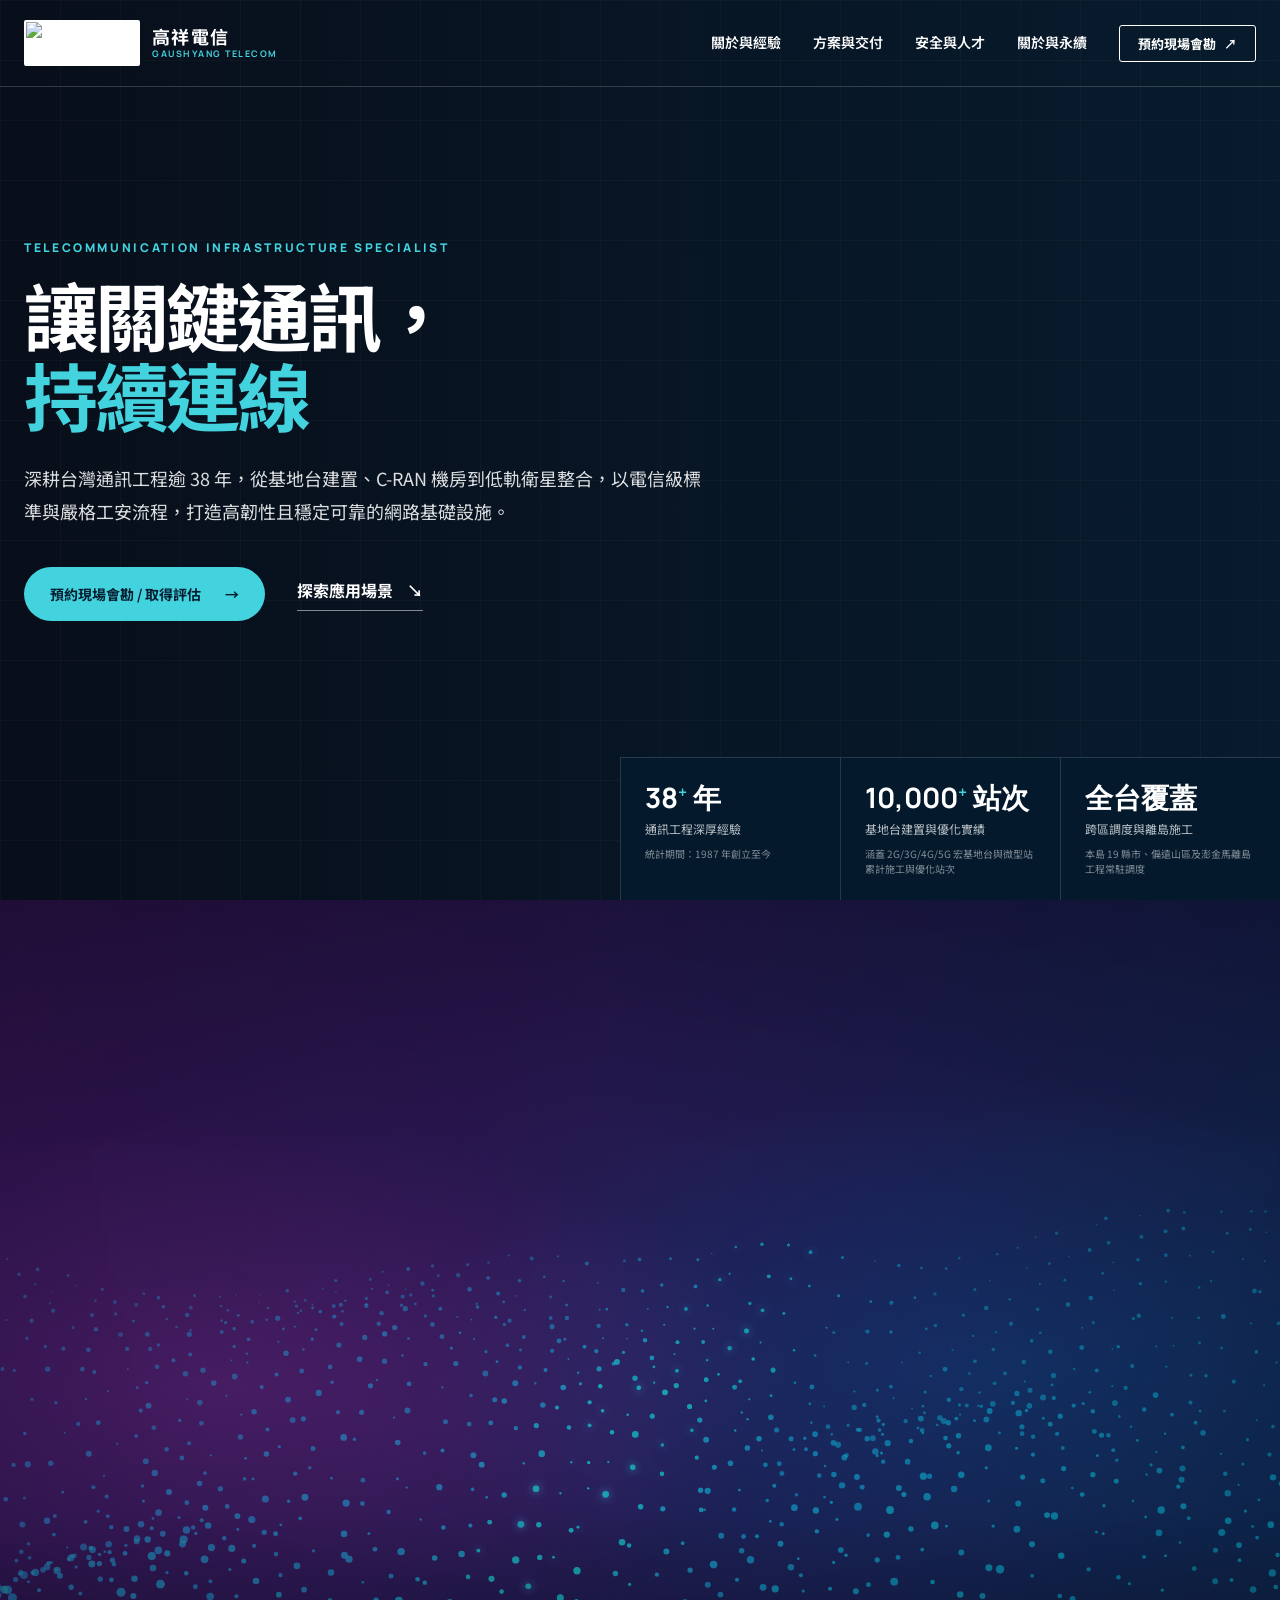
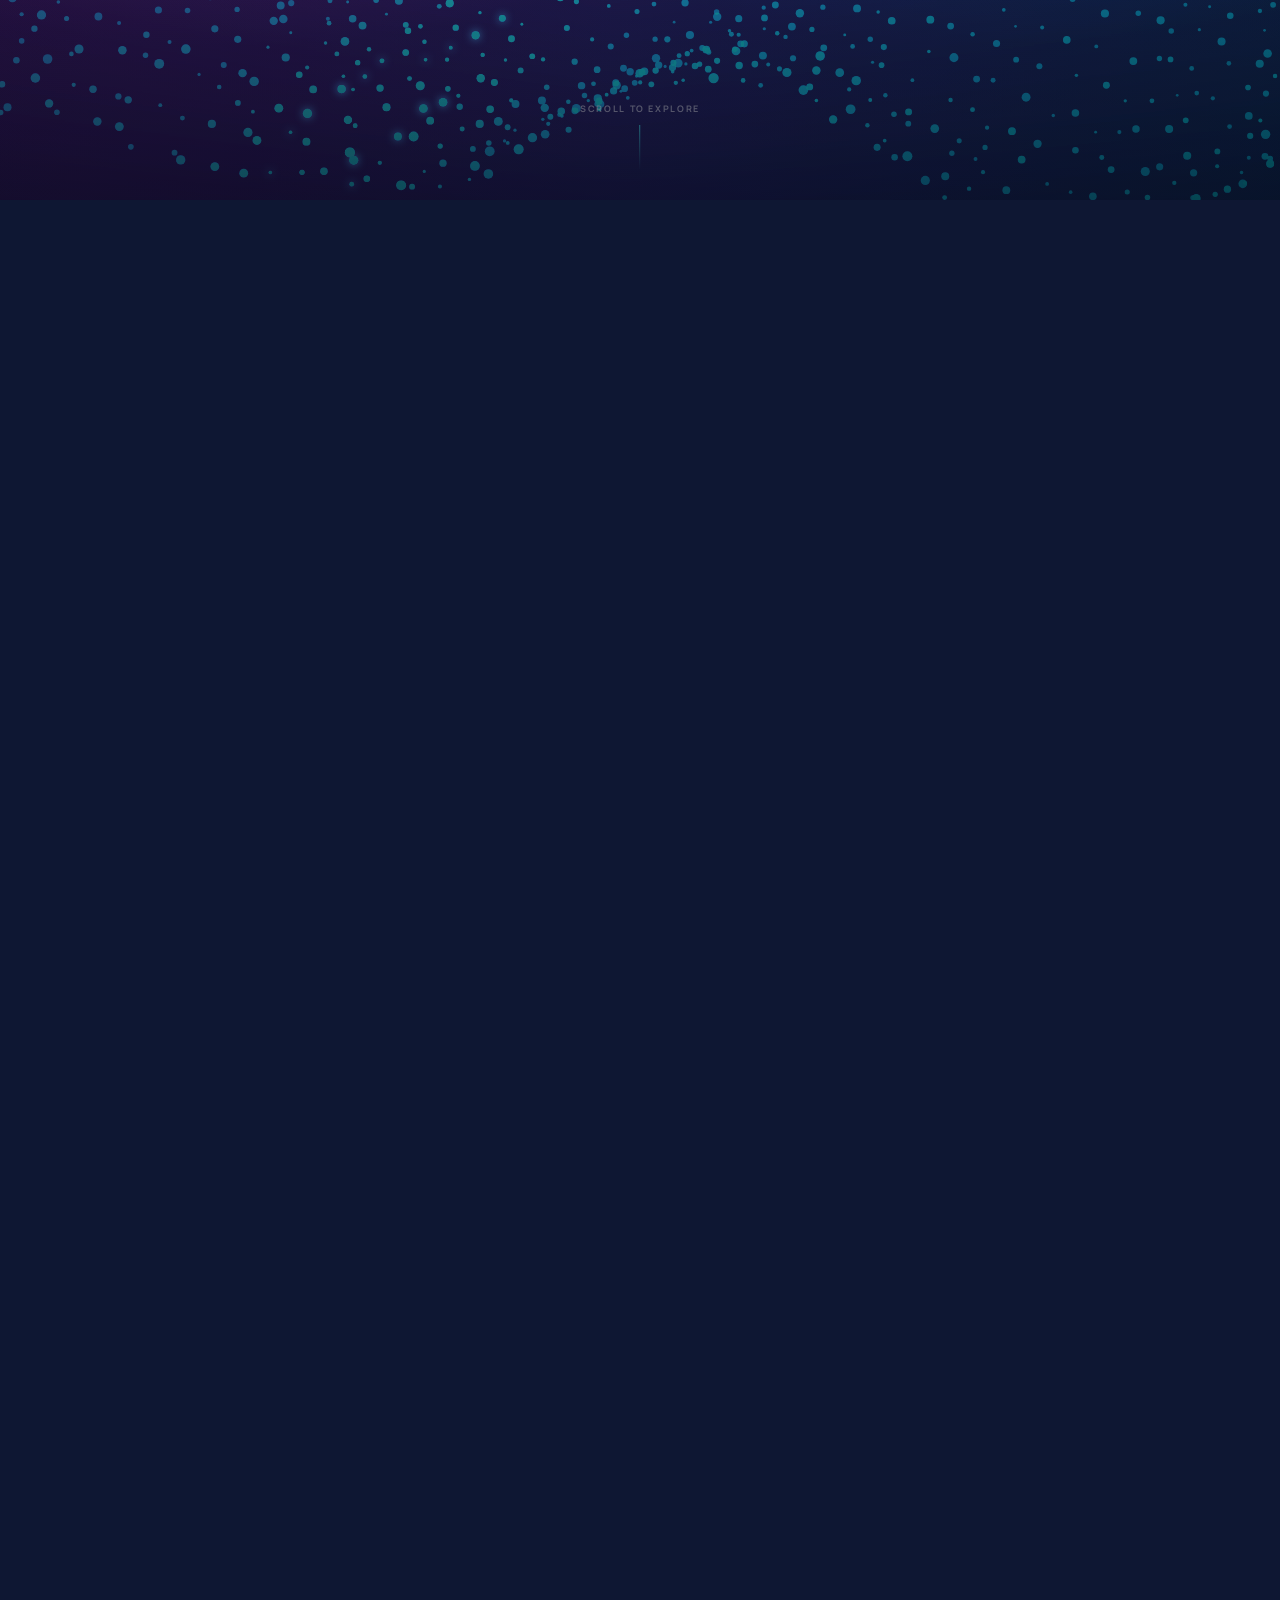
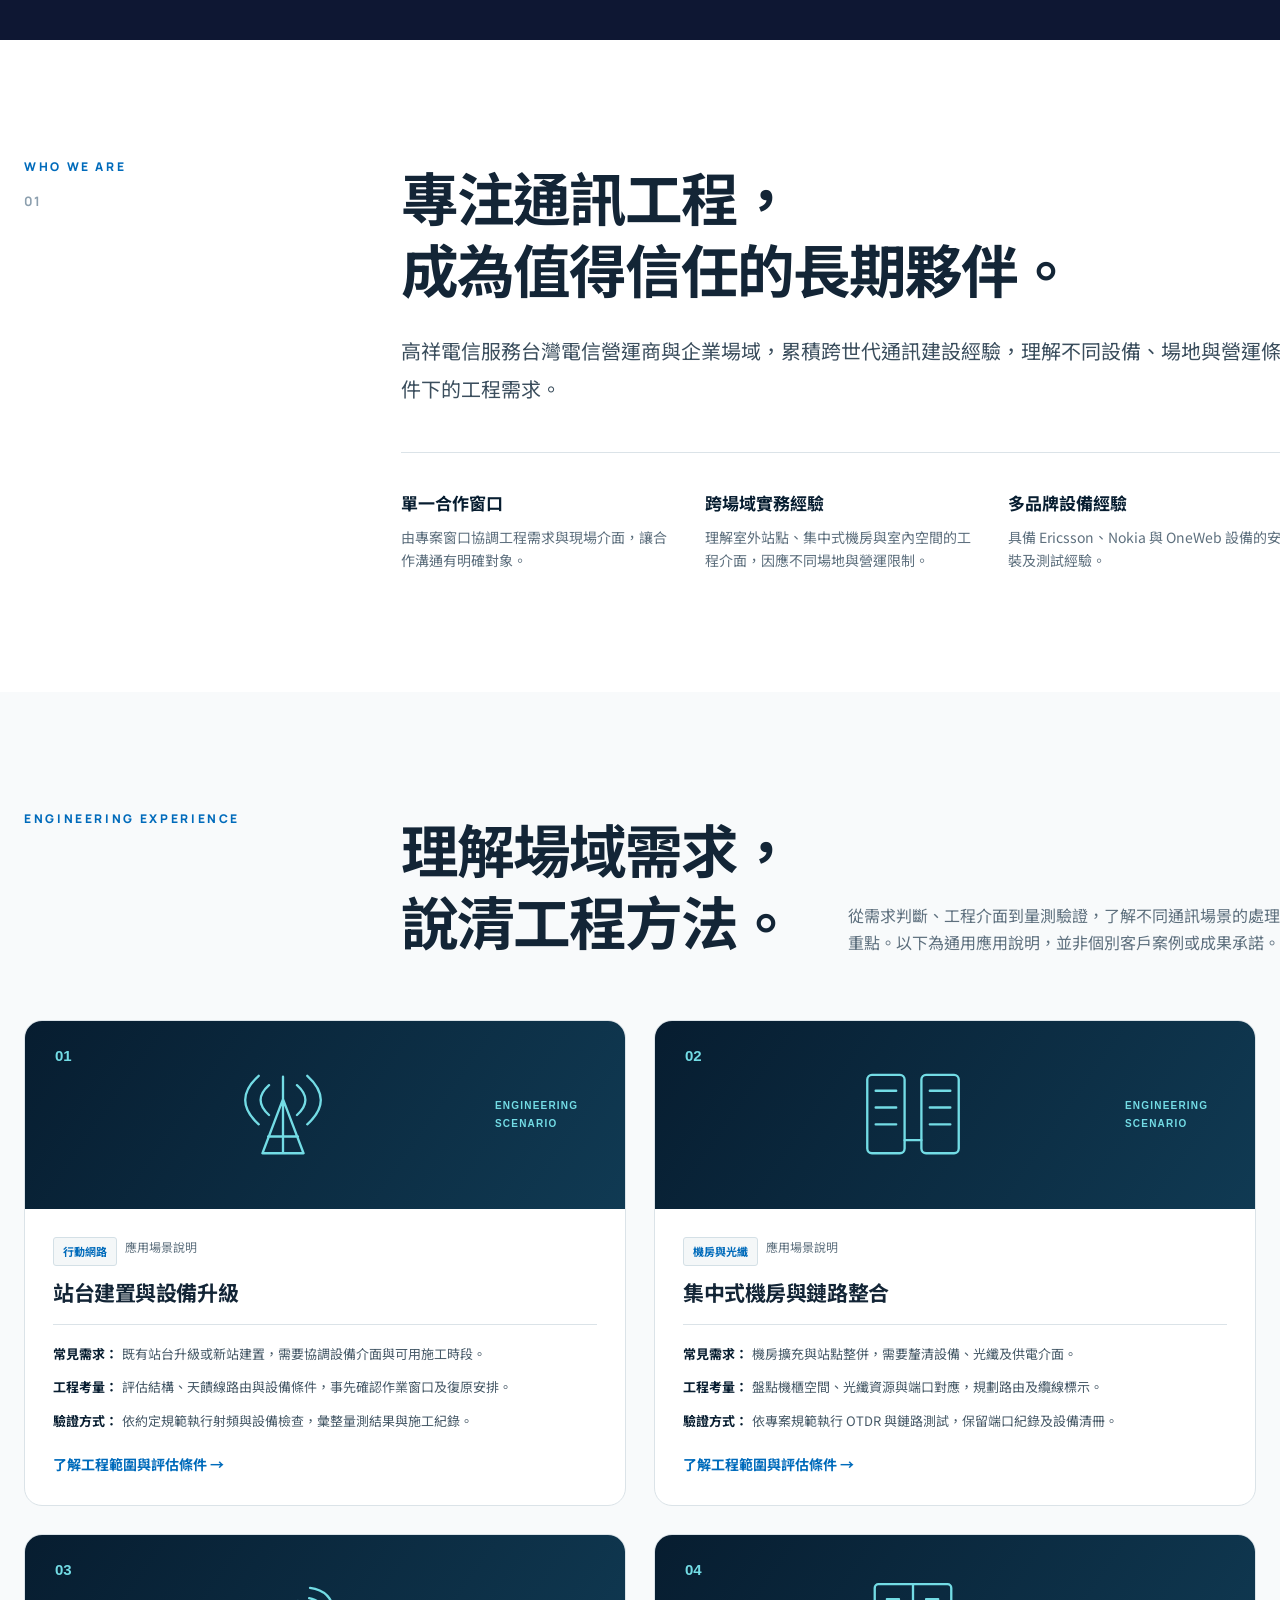
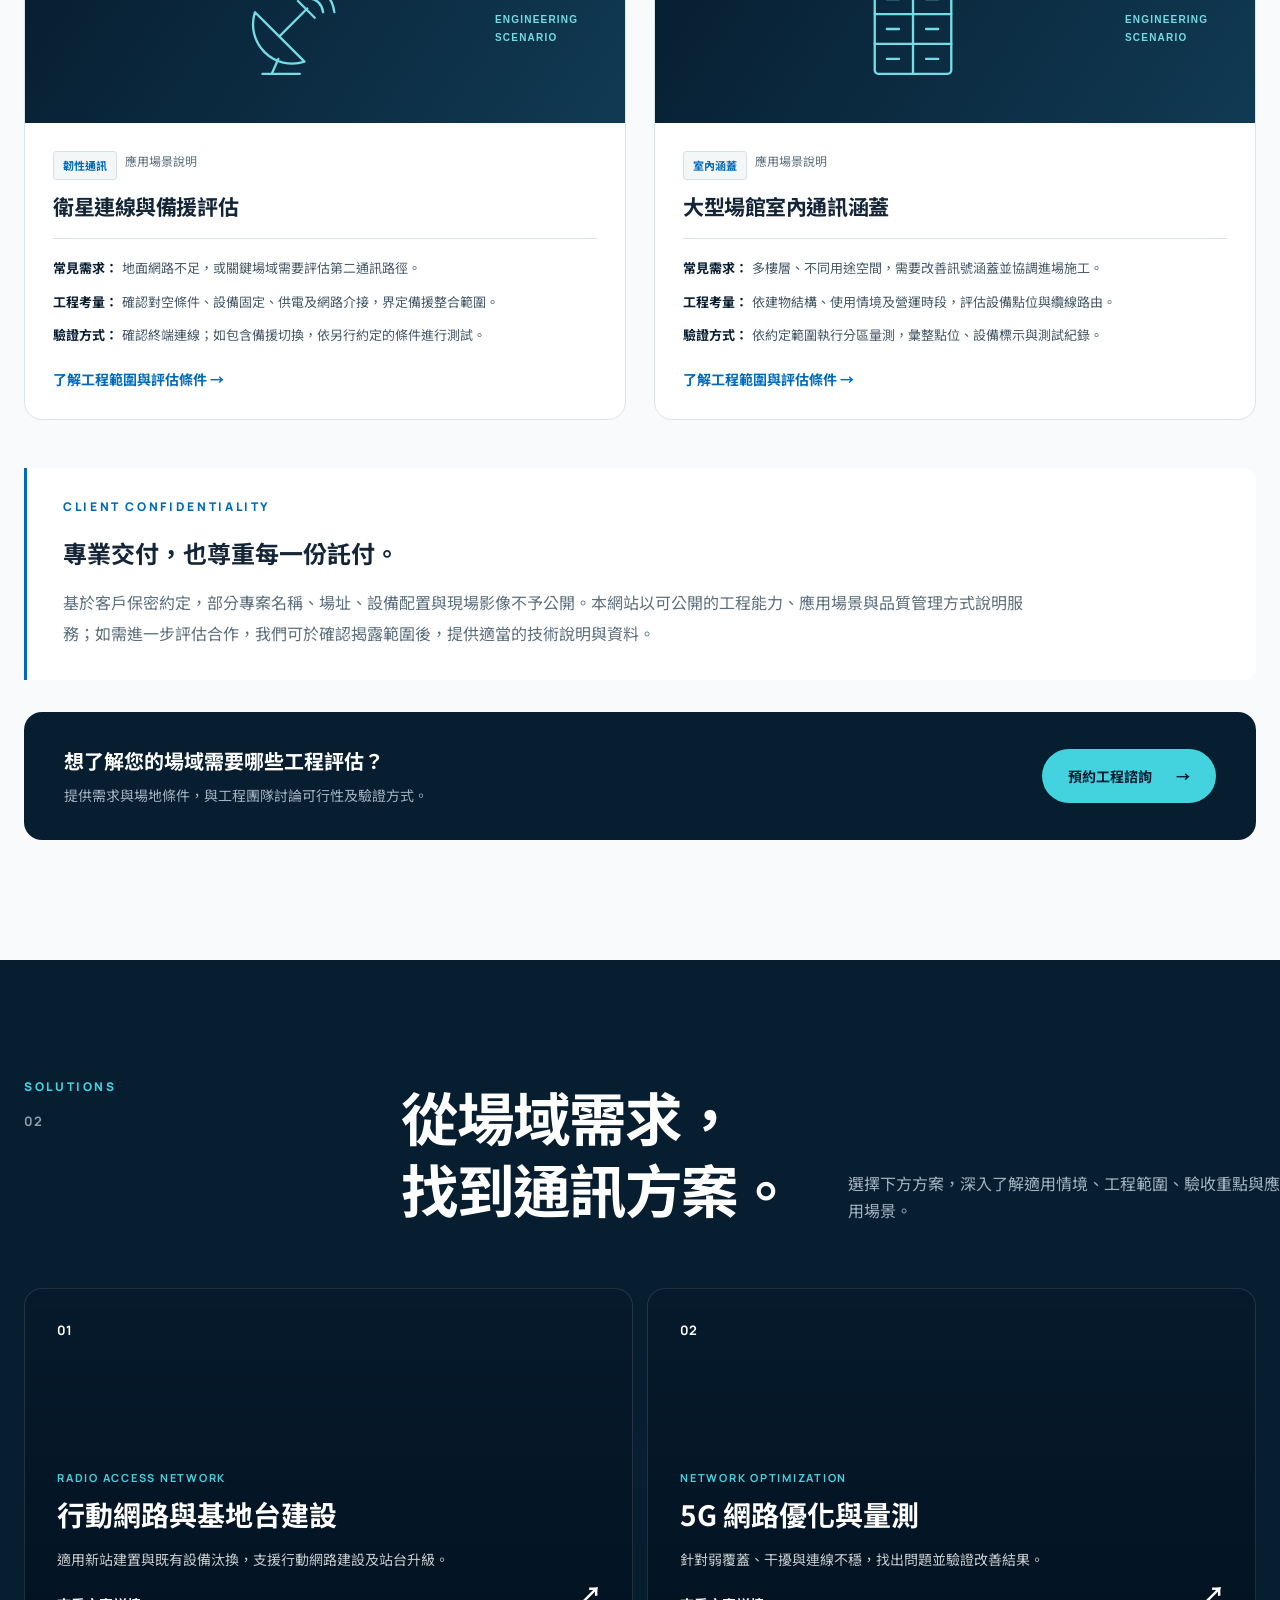
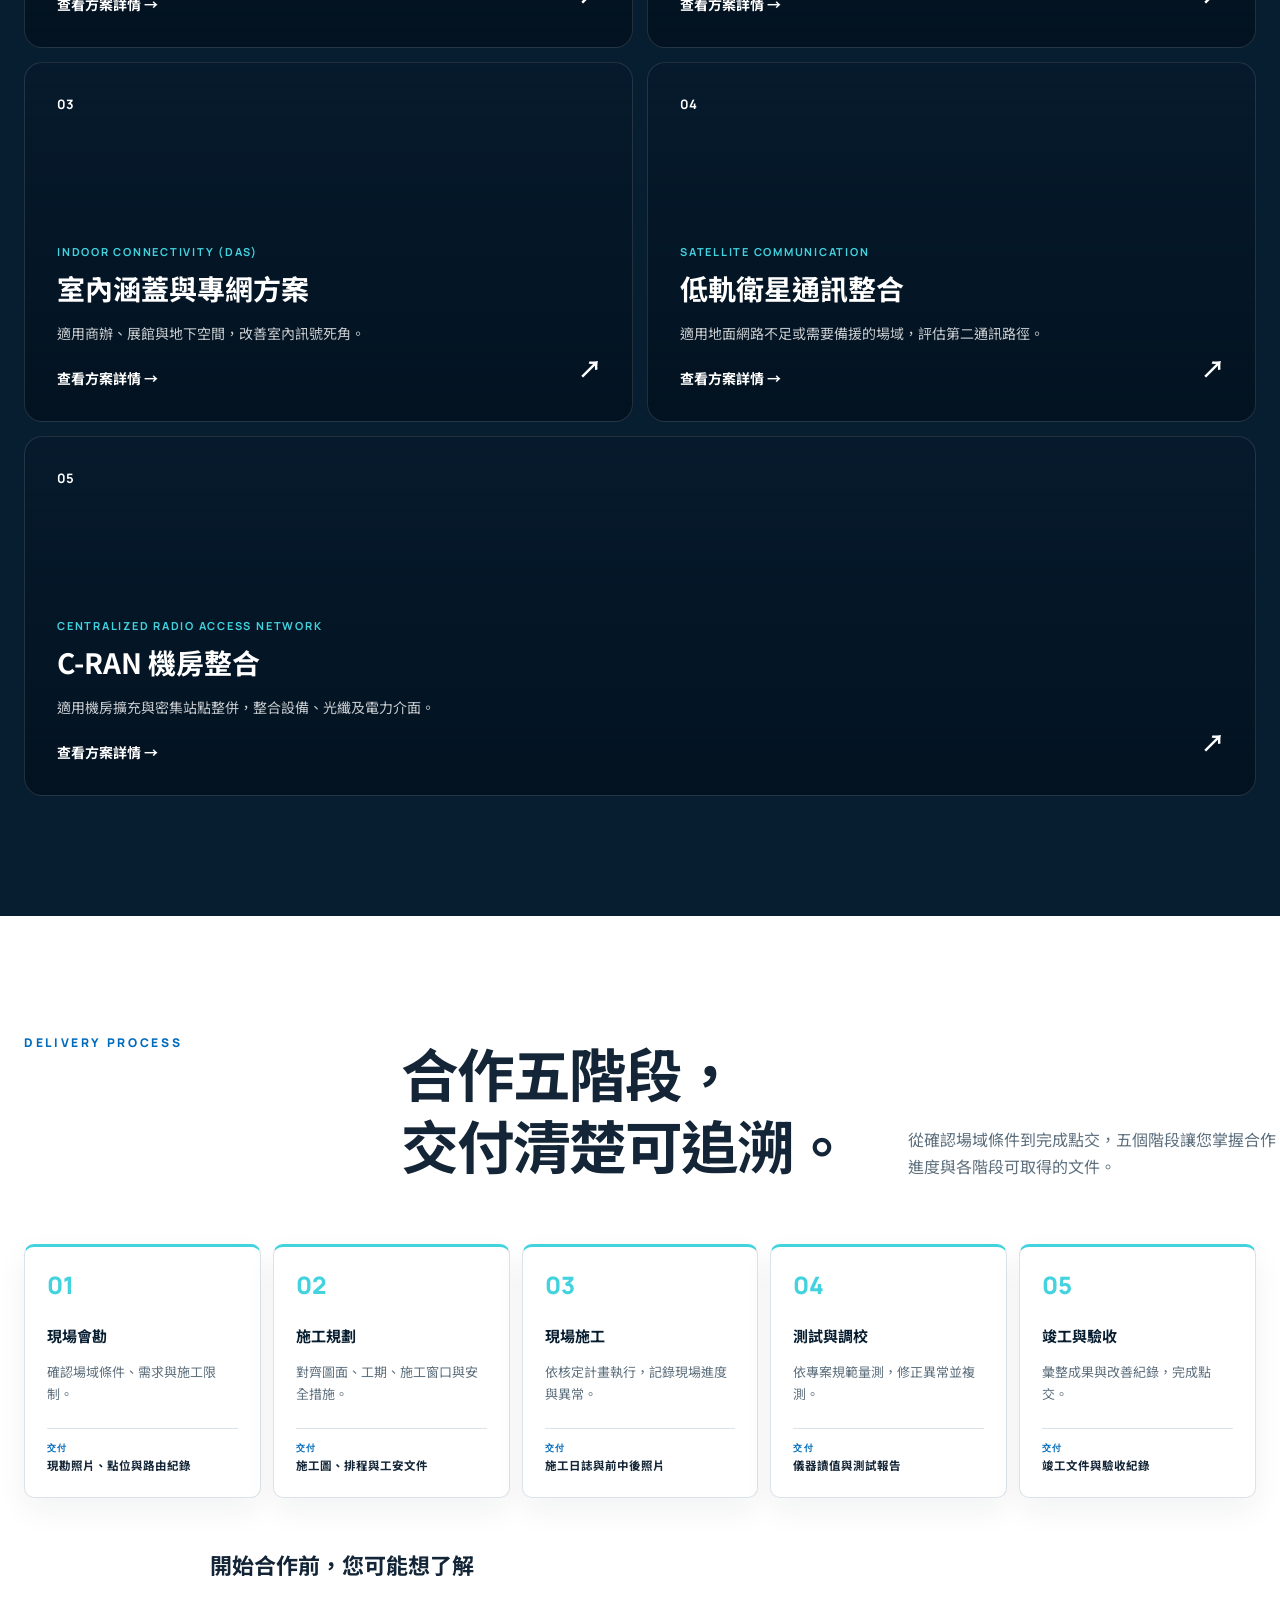
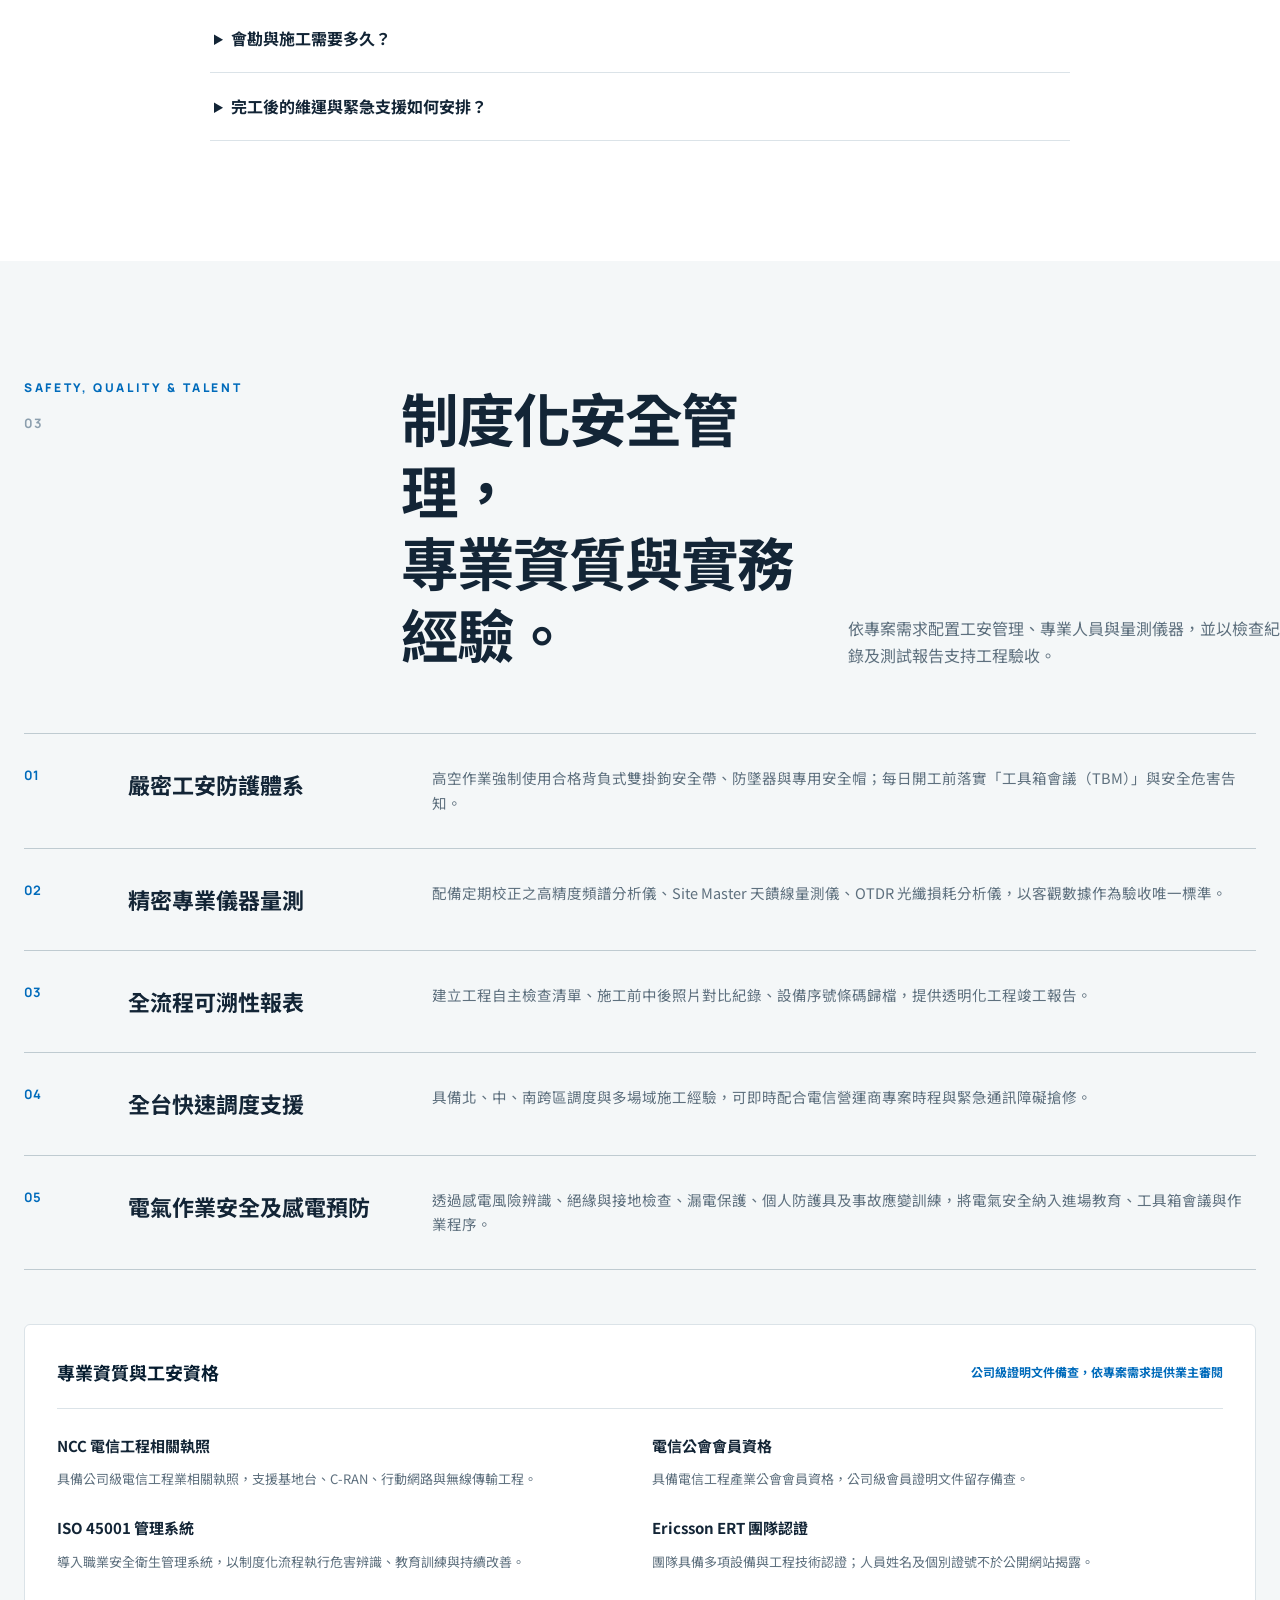
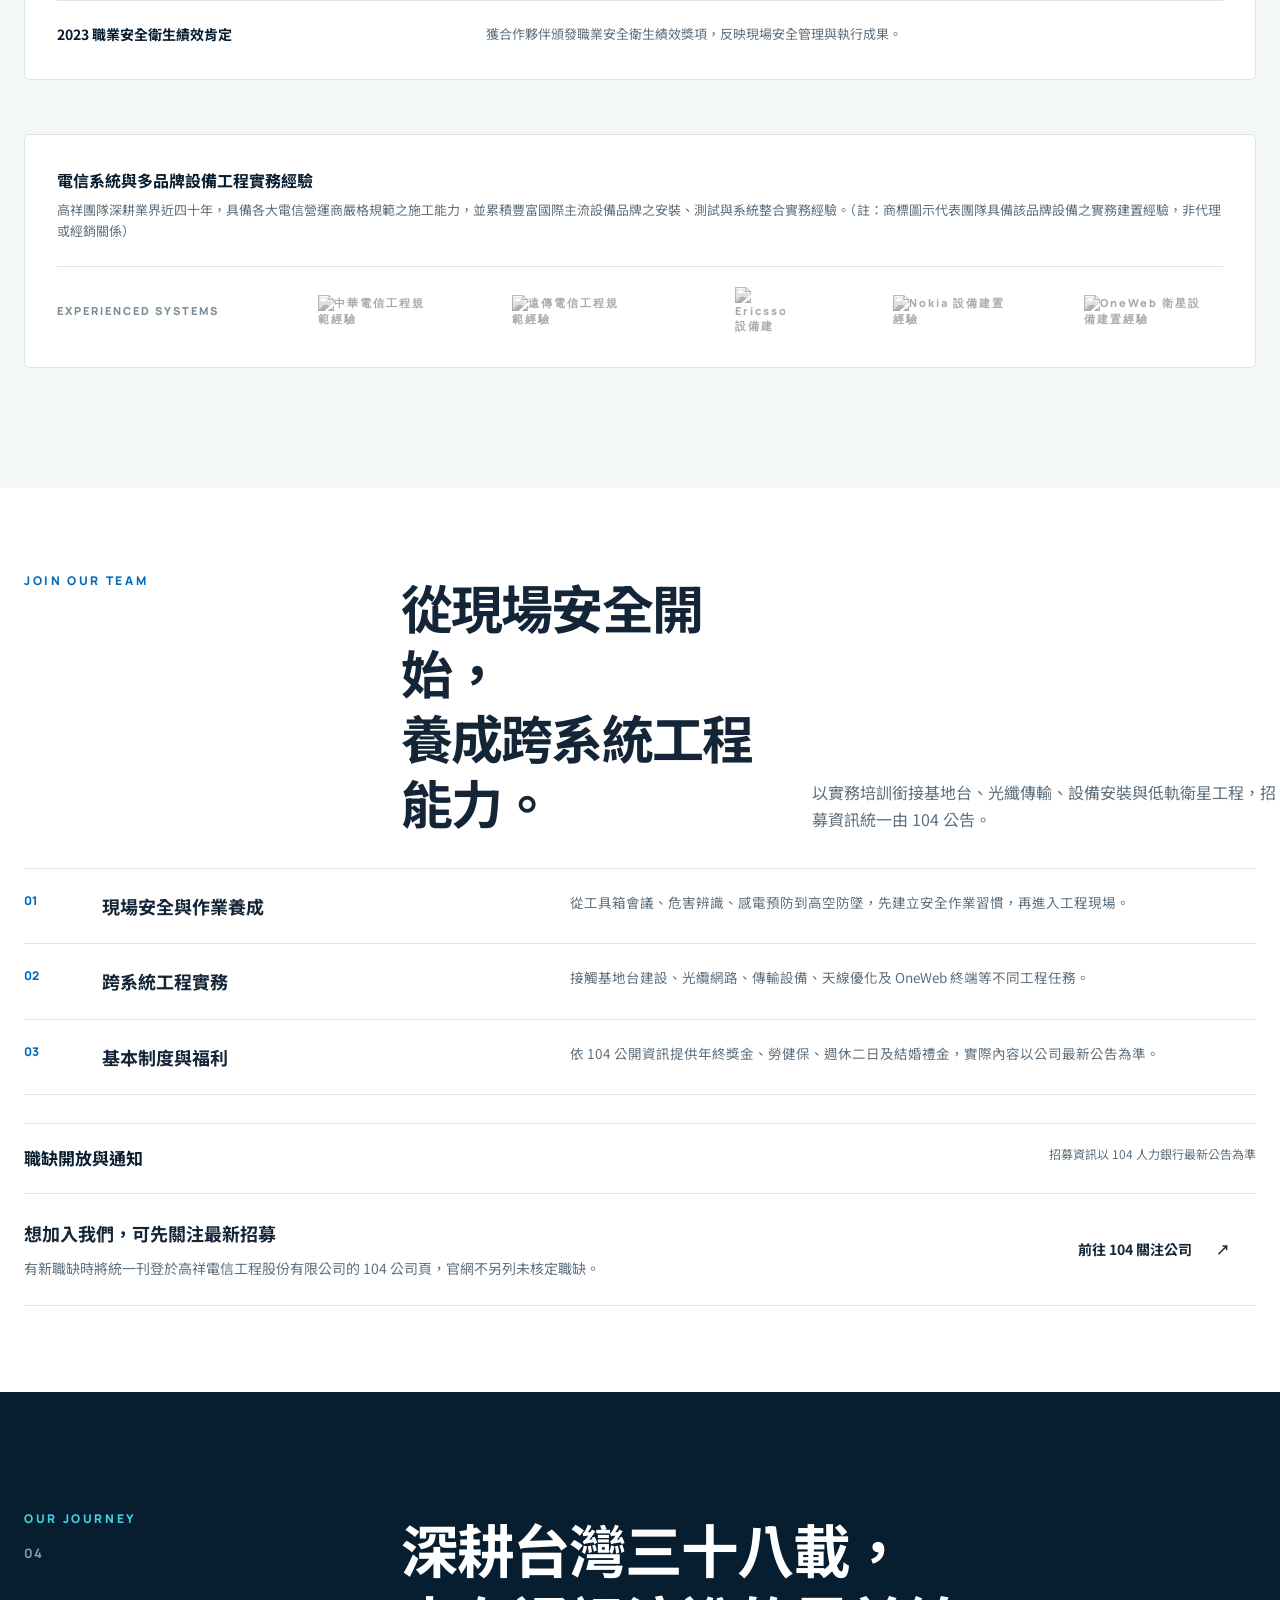
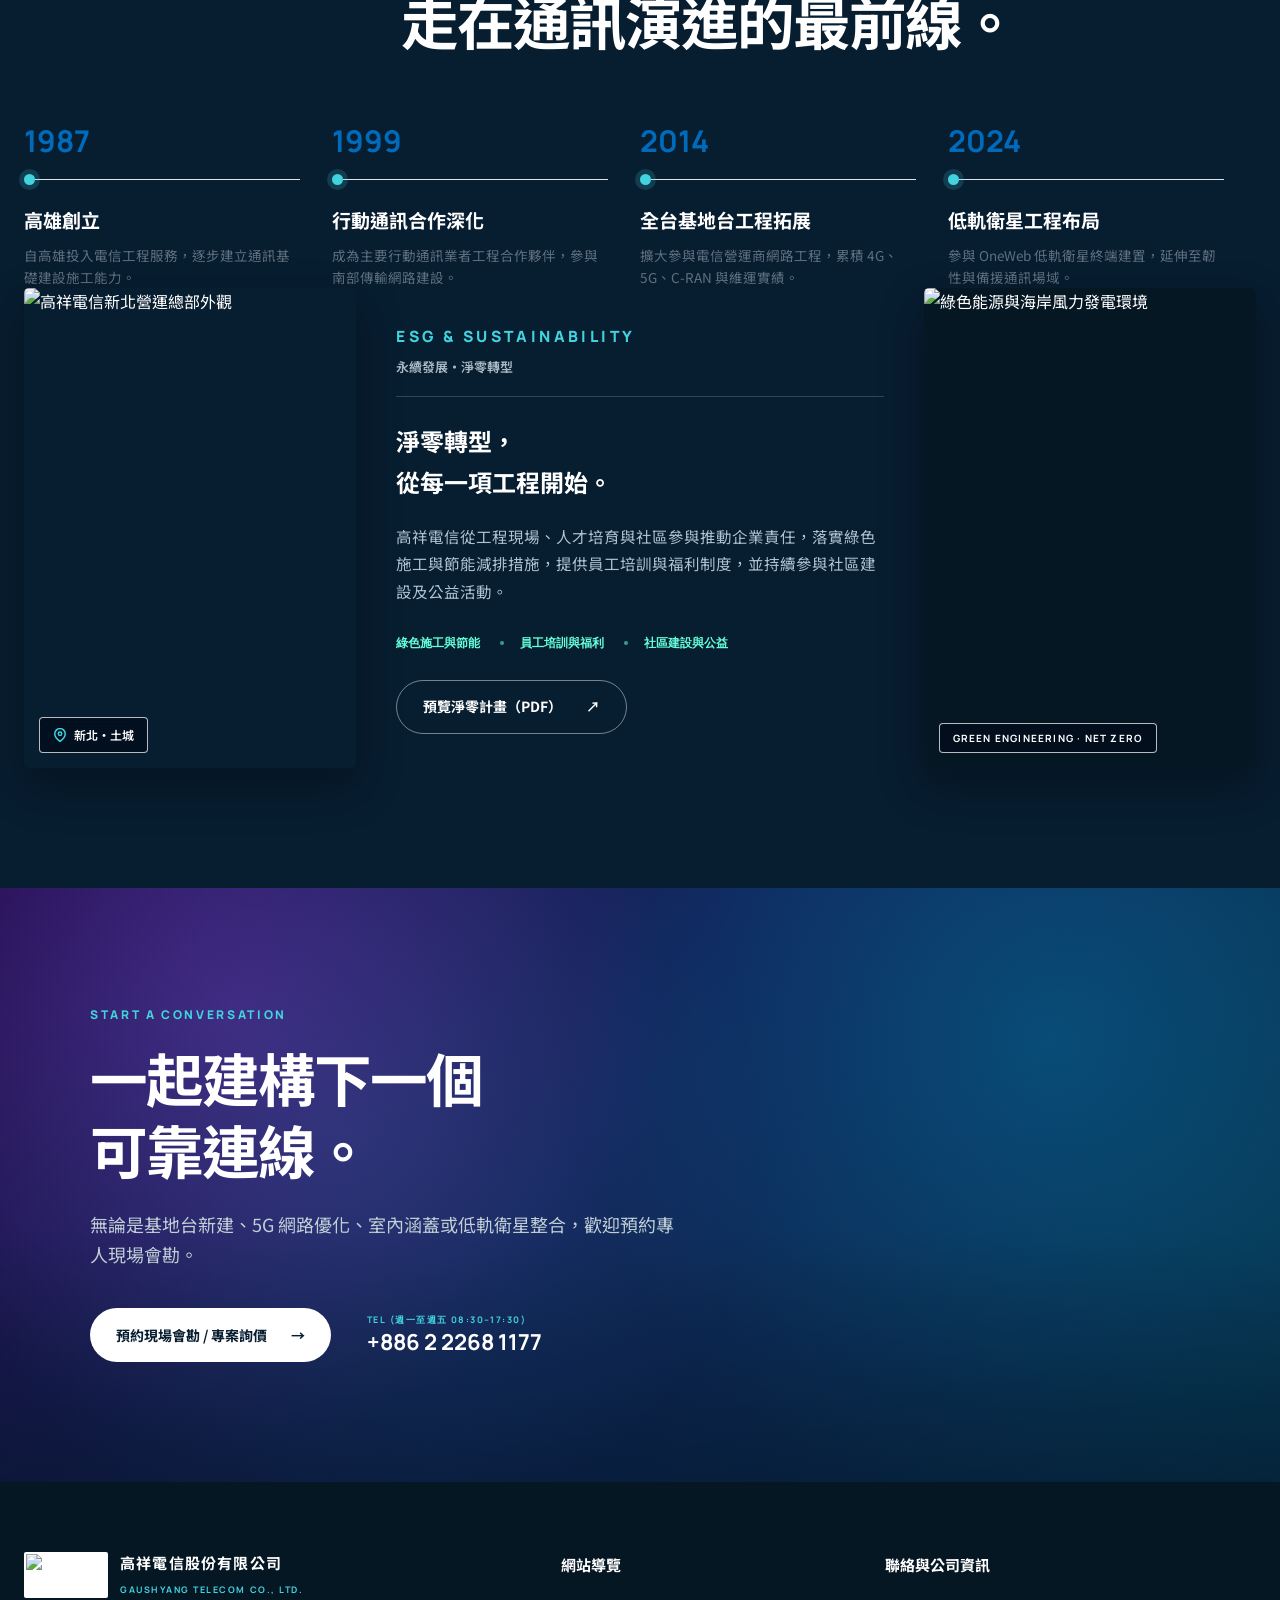
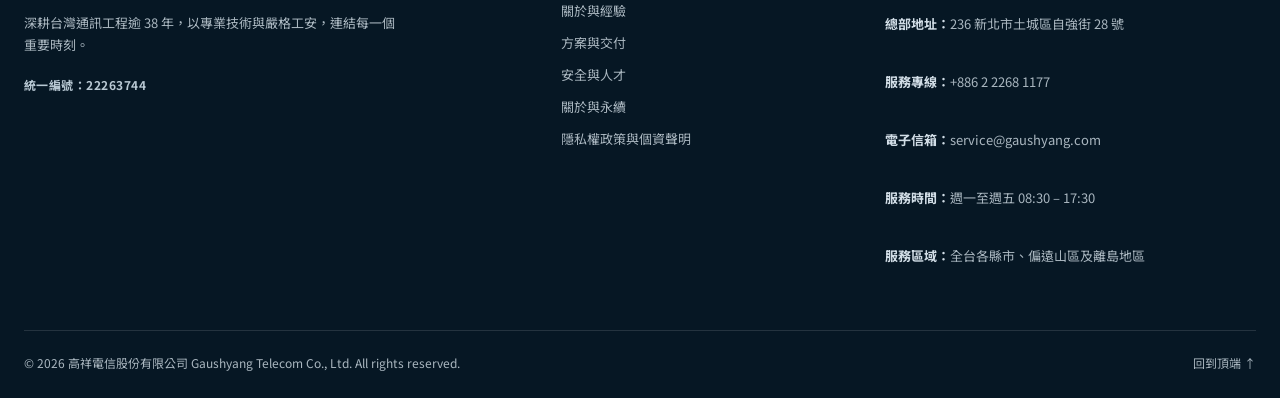
==== commit b09a4229: "refactor: present engineering expertise without client project disclosures" ====
--- a/index.html
+++ b/index.html
@@ -27,7 +27,7 @@
   <link rel="preconnect" href="https://fonts.googleapis.com">
   <link rel="preconnect" href="https://fonts.gstatic.com" crossorigin>
   <link href="https://fonts.googleapis.com/css2?family=Manrope:wght@500;600;700;800&family=Noto+Sans+TC:wght@400;500;600;700;900&display=swap" rel="stylesheet">
-  <link rel="stylesheet" href="enterprise.css?v=20260922-content-refresh">
+  <link rel="stylesheet" href="enterprise.css?v=20260922-confidentiality">
   <script src="https://challenges.cloudflare.com/turnstile/v0/api.js?render=explicit" defer></script>
 
   <!-- JSON-LD 結構化資料 -->
@@ -71,7 +71,7 @@
         <span></span><span></span>
       </button>
       <nav id="site-nav" class="site-nav" aria-label="主要導覽">
-        <a href="#company">關於與實績</a>
+        <a href="#company">關於與經驗</a>
         <a href="#solutions">方案與交付</a>
         <a href="#strength">安全與人才</a>
         <a href="#about">關於與永續</a>
@@ -95,7 +95,7 @@
           <p class="hero-lead">深耕台灣通訊工程逾 38 年，從基地台建置、C-RAN 機房到低軌衛星整合，以電信級標準與嚴格工安流程，打造高韌性且穩定可靠的網路基礎設施。</p>
           <div class="hero-actions">
             <button class="button button-primary contact-modal-open" type="button">預約現場會勘 / 取得評估 <span>→</span></button>
-            <a class="text-link light" href="#projects">檢視代表案例 <span>↘</span></a>
+            <a class="text-link light" href="#projects">探索應用場景 <span>↘</span></a>
           </div>
         </div>
 
@@ -182,7 +182,7 @@
             </div>
             <div class="highlight-item">
               <b>跨場域實務經驗</b>
-              <p>從軌道沿線、都會機房到大型展館，因應不同場地與營運限制。</p>
+              <p>理解室外站點、集中式機房與室內空間的工程介面，因應不同場地與營運限制。</p>
             </div>
             <div class="highlight-item">
               <b>多品牌設備經驗</b>
@@ -193,115 +193,78 @@
       </div>
     </section>
 
-    <!-- 【第 3 順位】代表性專案實績與案例 (WEB-002 Project Case Studies) -->
+    <!-- 工程經驗與應用場景：通用說明，不揭露個別客戶專案 -->
     <section id="projects" class="projects-section section section-light">
       <div class="container">
         <div class="section-heading reveal">
-          <div>
-            <p class="eyebrow">SELECTED PROJECTS</p>
-          </div>
-          <div>
-            <h2>每個現場，<br>都有實績可循。</h2>
-            <p>從軌道沿線、都會機房到公部門屋頂與大型展館，看看不同現場的限制與完成紀錄。</p>
-          </div>
-        </div>
-
+          <div><p class="eyebrow">ENGINEERING EXPERIENCE</p></div>
+          <div><h2>理解場域需求，<br>說清工程方法。</h2><p>從需求判斷、工程介面到量測驗證，了解不同通訊場景的處理重點。以下為通用應用說明，並非個別客戶案例或成果承諾。</p></div>
+        </div>
         <div class="cases-grid">
-          <!-- 案例 1 -->
-          <article id="project-ran" class="case-card reveal">
-            <div class="case-media">
-              <img src="demo/建設.png" alt="4G/5G 基地台設備置換與高空吊掛工程現場" loading="lazy" decoding="async">
-              <span class="case-badge">實際工程案例</span>
-            </div>
+          <article id="project-ran" class="case-card scenario-card reveal">
+            <div class="scenario-visual" aria-hidden="true"><span>01</span><svg viewBox="0 0 160 150" fill="none" stroke="currentColor" stroke-width="2.5" stroke-linecap="round" stroke-linejoin="round"><path d="M80 34v82M58 116h44M80 58l-22 58M80 58l22 58M64 98h32M65 43q-18 16 0 32M95 43q18 16 0 32M54 33q-29 26 0 52M106 33q29 26 0 52"/></svg><span>ENGINEERING SCENARIO</span></div>
             <div class="case-body">
-              <div class="case-meta">
-                <span class="case-tag">行動通訊</span>
-                <span class="case-tag">軌道沿線工程</span>
+              <div class="case-meta"><span class="case-tag">行動網路</span><span class="scenario-label">應用場景說明</span></div>
+              <h3>站台建置與設備升級</h3>
+              <div class="case-details">
+                <div class="detail-row"><b>常見需求：</b><span>既有站台升級或新站建置，需要協調設備介面與可用施工時段。</span></div>
+                <div class="detail-row"><b>工程考量：</b><span>評估結構、天饋線路由與設備條件，事先確認作業窗口及復原安排。</span></div>
+                <div class="detail-row"><b>驗證方式：</b><span>依約定規範執行射頻與設備檢查，彙整量測結果與施工紀錄。</span></div>
               </div>
-              <h3>北部軌道沿線 5G 基地台快速置換與優化</h3>
+              <a class="case-service-link" href="services/ran-construction.html">了解工程範圍與評估條件 <span aria-hidden="true">→</span></a>
+            </div>
+          </article>
+
+          <article id="project-cran" class="case-card scenario-card reveal">
+            <div class="scenario-visual" aria-hidden="true"><span>02</span><svg viewBox="0 0 160 150" fill="none" stroke="currentColor" stroke-width="2.5" stroke-linecap="round" stroke-linejoin="round"><rect x="31" y="32" width="40" height="84" rx="5"/><rect x="89" y="32" width="40" height="84" rx="5"/><path d="M40 49h22M40 67h22M40 85h22M98 49h22M98 67h22M98 85h22M71 102h18"/></svg><span>ENGINEERING SCENARIO</span></div>
+            <div class="case-body">
+              <div class="case-meta"><span class="case-tag">機房與光纖</span><span class="scenario-label">應用場景說明</span></div>
+              <h3>集中式機房與鏈路整合</h3>
               <div class="case-details">
-                <div class="detail-row"><b>場域：</b><span>北部軌道沿線既有 5G 站點。</span></div>
-                <div class="detail-row"><b>挑戰：</b><span>深夜斷電窗口僅 3 小時，需兼顧高空作業條件與復原時程。</span></div>
-                <div class="detail-row"><b>成果：</b><span>於核定窗口內完成置換、測試與復原，提交施工紀錄及路測結果。</span></div>
+                <div class="detail-row"><b>常見需求：</b><span>機房擴充與站點整併，需要釐清設備、光纖及供電介面。</span></div>
+                <div class="detail-row"><b>工程考量：</b><span>盤點機櫃空間、光纖資源與端口對應，規劃路由及纜線標示。</span></div>
+                <div class="detail-row"><b>驗證方式：</b><span>依專案規範執行 OTDR 與鏈路測試，保留端口紀錄及設備清冊。</span></div>
               </div>
-              <a class="case-service-link" href="services/ran-construction.html">了解相關工程方案 <span aria-hidden="true">→</span></a>
-            </div>
-          </article>
-
-          <!-- 案例 2 -->
-          <article id="project-cran" class="case-card reveal">
-            <div class="case-media">
-              <img src="demo/combiner.png" alt="都會區 C-RAN 集中式機房與光纖傳輸整合現場" loading="lazy" decoding="async">
-              <span class="case-badge">實際工程案例</span>
-            </div>
+              <a class="case-service-link" href="services/c-ran-integration.html">了解工程範圍與評估條件 <span aria-hidden="true">→</span></a>
+            </div>
+          </article>
+
+          <article id="project-satellite" class="case-card scenario-card reveal">
+            <div class="scenario-visual" aria-hidden="true"><span>03</span><svg viewBox="0 0 160 150" fill="none" stroke="currentColor" stroke-width="2.5" stroke-linecap="round" stroke-linejoin="round"><path d="M50 57a42 42 0 0 0 53 53L50 57zM76 83l30-30M96 45l18 18M75 107l-7 16M58 123h40M109 31q23 3 26 26M108 42q13 2 15 15"/></svg><span>ENGINEERING SCENARIO</span></div>
             <div class="case-body">
-              <div class="case-meta">
-                <span class="case-tag">機房工程</span>
-                <span class="case-tag">光纖系統整合</span>
+              <div class="case-meta"><span class="case-tag">韌性通訊</span><span class="scenario-label">應用場景說明</span></div>
+              <h3>衛星連線與備援評估</h3>
+              <div class="case-details">
+                <div class="detail-row"><b>常見需求：</b><span>地面網路不足，或關鍵場域需要評估第二通訊路徑。</span></div>
+                <div class="detail-row"><b>工程考量：</b><span>確認對空條件、設備固定、供電及網路介接，界定備援整合範圍。</span></div>
+                <div class="detail-row"><b>驗證方式：</b><span>確認終端連線；如包含備援切換，依另行約定的條件進行測試。</span></div>
               </div>
-              <h3>都會核心區 C-RAN 集中式機房與光纖傳輸整合</h3>
+              <a class="case-service-link" href="services/satellite-communication.html">了解工程範圍與評估條件 <span aria-hidden="true">→</span></a>
+            </div>
+          </article>
+
+          <article id="project-das" class="case-card scenario-card reveal">
+            <div class="scenario-visual" aria-hidden="true"><span>04</span><svg viewBox="0 0 160 150" fill="none" stroke="currentColor" stroke-width="2.5" stroke-linecap="round" stroke-linejoin="round"><rect x="39" y="27" width="82" height="96" rx="4"/><path d="M39 59h82M39 91h82M80 27v96M52 43h13M94 43h13M52 75h13M94 75h13M52 107h13M94 107h13"/></svg><span>ENGINEERING SCENARIO</span></div>
+            <div class="case-body">
+              <div class="case-meta"><span class="case-tag">室內涵蓋</span><span class="scenario-label">應用場景說明</span></div>
+              <h3>大型場館室內通訊涵蓋</h3>
               <div class="case-details">
-                <div class="detail-row"><b>場域：</b><span>都會核心區集中式機房與光纖傳輸鏈路。</span></div>
-                <div class="detail-row"><b>挑戰：</b><span>管道空間受限，需協調多營運商共構與光纖損耗要求。</span></div>
-                <div class="detail-row"><b>成果：</b><span>完成光纖與射頻鏈路量測，提交 OTDR、端口測試及設備標示紀錄。</span></div>
+                <div class="detail-row"><b>常見需求：</b><span>多樓層、不同用途空間，需要改善訊號涵蓋並協調進場施工。</span></div>
+                <div class="detail-row"><b>工程考量：</b><span>依建物結構、使用情境及營運時段，評估設備點位與纜線路由。</span></div>
+                <div class="detail-row"><b>驗證方式：</b><span>依約定範圍執行分區量測，彙整點位、設備標示與測試紀錄。</span></div>
               </div>
-              <a class="case-service-link" href="services/c-ran-integration.html">了解相關工程方案 <span aria-hidden="true">→</span></a>
-            </div>
-          </article>
-
-          <!-- 案例 3 -->
-          <article id="project-satellite" class="case-card reveal">
-            <div class="case-media">
-              <img src="demo/oneweb.png" alt="公部門屋頂 OneWeb 低軌衛星地面終端建置現場" loading="lazy" decoding="async">
-            </div>
-            <div class="case-body">
-              <div class="case-meta">
-                <span class="case-tag">低軌衛星</span>
-                <span class="case-tag">應急韌性通訊</span>
-              </div>
-              <h3>南部公部門 OneWeb 屋頂終端建置</h3>
-              <div class="case-details">
-                <div class="detail-row"><b>場域：</b><span>台南、高雄、嘉義等公部門屋頂站點。</span></div>
-                <div class="detail-row"><b>挑戰：</b><span>依屋頂結構、對空視角及鄰近設施，安排單終端或雙終端配置。</span></div>
-                <div class="detail-row"><b>成果：</b><span>完成終端固定、供電介接與連線測試，留存各場域完工照片。</span></div>
-              </div>
-              <button class="case-gallery-open" type="button" data-gallery-target="oneweb-gallery-dialog" aria-haspopup="dialog" aria-controls="oneweb-gallery-dialog">
-                查看 6 張專案照片 <span aria-hidden="true">→</span>
-              </button>
-              <a class="case-service-link" href="services/satellite-communication.html">了解相關工程方案 <span aria-hidden="true">→</span></a>
-            </div>
-          </article>
-
-          <!-- 案例 4：南港展覽館一館多樓層室內涵蓋工程 -->
-          <article id="project-das" class="case-card reveal">
-            <div class="case-media">
-              <img src="images/history-2022.jpg" alt="南港展覽館一館場館外觀" loading="lazy" decoding="async">
-            </div>
-            <div class="case-body">
-              <div class="case-meta">
-                <span class="case-tag">室內涵蓋 DAS</span>
-                <span class="case-tag">大型展覽場館</span>
-              </div>
-              <h3>南港展覽館一館室內涵蓋 DAS 專案</h3>
-              <div class="case-details">
-                <div class="detail-row"><b>場域：</b><span>南港展覽館一館 1F、3F、4F、5F 與 6F。</span></div>
-                <div class="detail-row"><b>挑戰：</b><span>展場、公共區域與會議空間跨樓層配置，需整合點位及管線路由。</span></div>
-                <div class="detail-row"><b>成果：</b><span>完成 DOT 設備與光纖配線建置，留存配置圖、管線昇位圖及完工照片。</span></div>
-              </div>
-              <button class="case-gallery-open" type="button" data-gallery-target="das-gallery-dialog" aria-haspopup="dialog" aria-controls="das-gallery-dialog">
-                查看 6 張專案照片 <span aria-hidden="true">→</span>
-              </button>
-              <a class="case-service-link" href="services/indoor-coverage.html">了解相關工程方案 <span aria-hidden="true">→</span></a>
-            </div>
-          </article>
-        </div>
-
+              <a class="case-service-link" href="services/indoor-coverage.html">了解工程範圍與評估條件 <span aria-hidden="true">→</span></a>
+            </div>
+          </article>
+        </div>
+        <aside class="confidentiality-note reveal" aria-labelledby="confidentiality-title">
+          <p class="eyebrow">CLIENT CONFIDENTIALITY</p>
+          <h3 id="confidentiality-title">專業交付，也尊重每一份託付。</h3>
+          <p>基於客戶保密約定，部分專案名稱、場址、設備配置與現場影像不予公開。本網站以可公開的工程能力、應用場景與品質管理方式說明服務；如需進一步評估合作，我們可於確認揭露範圍後，提供適當的技術說明與資料。</p>
+        </aside>
         <div class="cases-cta-bar reveal">
-          <div>
-            <b>需要針對您的場域評估通訊建置可行性？</b>
-            <p>高祥專業工程團隊提供現場會勘、場地勘查報告與工程規劃諮詢。</p>
-          </div>
-          <button class="button button-primary contact-modal-open" type="button">預約專人現場會勘 <span>→</span></button>
+          <div><b>想了解您的場域需要哪些工程評估？</b><p>提供需求與場地條件，與工程團隊討論可行性及驗證方式。</p></div>
+          <button class="button button-primary contact-modal-open" type="button">預約工程諮詢 <span>→</span></button>
         </div>
       </div>
     </section>
@@ -316,7 +279,7 @@
           </div>
           <div>
             <h2>從場域需求，<br>找到通訊方案。</h2>
-            <p>選擇下方方案，深入了解適用情境、工程範圍、驗收重點與相關實績。</p>
+            <p>選擇下方方案，深入了解適用情境、工程範圍、驗收重點與應用場景。</p>
           </div>
         </div>
 
@@ -750,64 +713,6 @@
   </main>
 
   <!-- 詢價與現場會勘對話框 -->
-  <!-- OneWeb 低軌衛星專案照片瀏覽器 -->
-  <dialog id="oneweb-gallery-dialog" class="gallery-dialog" data-gallery-dialog aria-labelledby="oneweb-gallery-title">
-    <div class="gallery-dialog-shell">
-      <header class="gallery-dialog-header">
-        <div>
-          <p class="eyebrow">PROJECT PHOTO RECORD</p>
-          <h2 id="oneweb-gallery-title">OneWeb 低軌衛星地面站建置</h2>
-        </div>
-        <button class="gallery-close" type="button" data-gallery-close aria-label="關閉照片瀏覽">×</button>
-      </header>
-      <div class="gallery-stage">
-        <button class="gallery-nav gallery-previous" type="button" data-gallery-previous aria-label="上一張照片">←</button>
-        <figure class="gallery-figure">
-          <img data-gallery-image src="images/oneweb-gallery/01-rooftop-terminal.jpg?v=upright" alt="OneWeb 低軌衛星地面終端與戶外纜線完工現場">
-          <figcaption><span data-gallery-caption>屋頂終端、支撐基座與戶外纜線完工配置</span><span data-gallery-count aria-live="polite">1 / 6</span></figcaption>
-        </figure>
-        <button class="gallery-nav gallery-next" type="button" data-gallery-next aria-label="下一張照片">→</button>
-      </div>
-      <div class="gallery-thumbnails" role="list" aria-label="OneWeb 專案照片縮圖">
-        <button type="button" role="listitem" class="gallery-thumbnail is-current" data-gallery-thumbnail data-full="images/oneweb-gallery/01-rooftop-terminal.jpg?v=upright" data-caption="屋頂終端、支撐基座與戶外纜線完工配置" data-alt="OneWeb 低軌衛星地面終端與戶外纜線完工現場" aria-label="顯示第 1 張照片" aria-current="true"><img src="images/oneweb-gallery/01-rooftop-terminal.jpg?v=upright" alt="" loading="lazy"></button>
-        <button type="button" role="listitem" class="gallery-thumbnail" data-gallery-thumbnail data-full="images/oneweb-gallery/02-open-rooftop-terminal.jpg" data-caption="開放式屋頂場域終端及斜撐固定配置" data-alt="OneWeb 終端於開放式屋頂場域的固定配置" aria-label="顯示第 2 張照片"><img src="images/oneweb-gallery/02-open-rooftop-terminal.jpg" alt="" loading="lazy"></button>
-        <button type="button" role="listitem" class="gallery-thumbnail" data-gallery-thumbnail data-full="images/oneweb-gallery/03-solar-site-terminal.jpg" data-caption="太陽能設施鄰近區域終端建置配置" data-alt="OneWeb 終端於太陽能設施鄰近區域的建置現場" aria-label="顯示第 3 張照片"><img src="images/oneweb-gallery/03-solar-site-terminal.jpg" alt="" loading="lazy"></button>
-        <button type="button" role="listitem" class="gallery-thumbnail" data-gallery-thumbnail data-full="images/oneweb-gallery/04-sunset-rooftop-terminal.jpg" data-caption="屋頂邊界場域終端、箱體及管線配置" data-alt="OneWeb 終端、戶外箱體與管線完工現場" aria-label="顯示第 4 張照片"><img src="images/oneweb-gallery/04-sunset-rooftop-terminal.jpg" alt="" loading="lazy"></button>
-        <button type="button" role="listitem" class="gallery-thumbnail" data-gallery-thumbnail data-full="images/oneweb-gallery/05-dual-terminal-site.jpg" data-caption="雙終端站點及獨立纜線路由配置" data-alt="OneWeb 雙終端站點完工配置" aria-label="顯示第 5 張照片"><img src="images/oneweb-gallery/05-dual-terminal-site.jpg" alt="" loading="lazy"></button>
-        <button type="button" role="listitem" class="gallery-thumbnail" data-gallery-thumbnail data-full="images/oneweb-gallery/06-city-rooftop-terminal.jpg" data-caption="高樓屋頂終端與防傾斜支撐配置" data-alt="OneWeb 終端於高樓屋頂的支撐配置" aria-label="顯示第 6 張照片"><img src="images/oneweb-gallery/06-city-rooftop-terminal.jpg" alt="" loading="lazy"></button>
-      </div>
-    </div>
-  </dialog>
-
-  <!-- 南港展覽館一館 DAS 專案照片瀏覽器 -->
-  <dialog id="das-gallery-dialog" class="gallery-dialog" data-gallery-dialog aria-labelledby="das-gallery-title">
-    <div class="gallery-dialog-shell">
-      <header class="gallery-dialog-header">
-        <div>
-          <p class="eyebrow">PROJECT PHOTO RECORD</p>
-          <h2 id="das-gallery-title">大型園區室內涵蓋 DAS 專案</h2>
-        </div>
-        <button class="gallery-close" type="button" data-gallery-close aria-label="關閉照片瀏覽">×</button>
-      </header>
-      <div class="gallery-stage">
-        <button class="gallery-nav gallery-previous" type="button" data-gallery-previous aria-label="上一張照片">←</button>
-        <figure class="gallery-figure">
-          <img data-gallery-image src="images/das-gallery/01-exhibition-hall.jpg" alt="南港展覽館一館大型展場室內涵蓋完工紀錄">
-          <figcaption><span data-gallery-caption>大型展場公共空間完工紀錄</span><span data-gallery-count aria-live="polite">1 / 6</span></figcaption>
-        </figure>
-        <button class="gallery-nav gallery-next" type="button" data-gallery-next aria-label="下一張照片">→</button>
-      </div>
-      <div class="gallery-thumbnails" role="list" aria-label="專案照片縮圖">
-        <button type="button" role="listitem" class="gallery-thumbnail is-current" data-gallery-thumbnail data-full="images/das-gallery/01-exhibition-hall.jpg" data-caption="大型展場公共空間完工紀錄" data-alt="南港展覽館一館大型展場室內涵蓋完工紀錄" aria-label="顯示第 1 張照片" aria-current="true"><img src="images/das-gallery/01-exhibition-hall.jpg" alt="" loading="lazy"></button>
-        <button type="button" role="listitem" class="gallery-thumbnail" data-gallery-thumbnail data-full="images/das-gallery/02-reception-lounge.jpg" data-caption="接待休息區室內涵蓋完工紀錄" data-alt="南港展覽館一館接待休息區室內涵蓋完工紀錄" aria-label="顯示第 2 張照片"><img src="images/das-gallery/02-reception-lounge.jpg" alt="" loading="lazy"></button>
-        <button type="button" role="listitem" class="gallery-thumbnail" data-gallery-thumbnail data-full="images/das-gallery/03-dining-area.jpg" data-caption="餐敘空間室內涵蓋完工紀錄" data-alt="南港展覽館一館餐敘空間室內涵蓋完工紀錄" aria-label="顯示第 3 張照片"><img src="images/das-gallery/03-dining-area.jpg" alt="" loading="lazy"></button>
-        <button type="button" role="listitem" class="gallery-thumbnail" data-gallery-thumbnail data-full="images/das-gallery/04-banquet-space.jpg" data-caption="宴會空間室內涵蓋完工紀錄" data-alt="南港展覽館一館宴會空間室內涵蓋完工紀錄" aria-label="顯示第 4 張照片"><img src="images/das-gallery/04-banquet-space.jpg" alt="" loading="lazy"></button>
-        <button type="button" role="listitem" class="gallery-thumbnail" data-gallery-thumbnail data-full="images/das-gallery/05-conference-room.jpg" data-caption="大型會議空間室內涵蓋完工紀錄" data-alt="南港展覽館一館大型會議空間室內涵蓋完工紀錄" aria-label="顯示第 5 張照片"><img src="images/das-gallery/05-conference-room.jpg" alt="" loading="lazy"></button>
-        <button type="button" role="listitem" class="gallery-thumbnail" data-gallery-thumbnail data-full="images/das-gallery/06-multipurpose-room.jpg" data-caption="多功能會議空間室內涵蓋完工紀錄" data-alt="南港展覽館一館多功能會議空間室內涵蓋完工紀錄" aria-label="顯示第 6 張照片"><img src="images/das-gallery/06-multipurpose-room.jpg" alt="" loading="lazy"></button>
-      </div>
-    </div>
-  </dialog>
-
   <dialog id="contact-dialog" class="contact-dialog" aria-labelledby="contact-dialog-title">
     <div class="contact-dialog-shell">
       <button class="contact-dialog-close" type="button" data-dialog-close aria-label="關閉聯絡視窗">×</button>
@@ -956,7 +861,7 @@
 
       <div>
         <b>網站導覽</b>
-        <a href="#company">關於與實績</a>
+        <a href="#company">關於與經驗</a>
         <a href="#solutions">方案與交付</a>
         <a href="#strength">安全與人才</a>
         <a href="#about">關於與永續</a>
@@ -979,6 +884,6 @@
     </div>
   </footer>
 
-  <script src="enterprise.js?v=20260829-brand-wave-performance"></script>
+  <script src="enterprise.js?v=20260922-confidentiality"></script>
 </body>
 </html>
--- a/enterprise.css
+++ b/enterprise.css
@@ -2868,3 +2868,29 @@
   .service-check { gap: 16px; }
   .service-technical, .service-related, .service-questions { margin: 52px 0; }
 }
+
+
+/* Confidentiality-conscious engineering scenarios: original vector illustrations. */
+#projects .scenario-visual { display: flex; align-items: center; justify-content: space-between; gap: 20px; padding: 24px 30px; min-height: 180px; background: linear-gradient(125deg, #071d30, #103a53); color: #73dce5; }
+#projects .scenario-visual svg { width: 150px; height: 140px; flex: 0 0 auto; }
+#projects .scenario-visual > span:first-child { align-self: flex-start; font: 700 15px/1.5 sans-serif; }
+#projects .scenario-visual > span:last-child { max-width: 100px; font: 700 10px/1.8 sans-serif; letter-spacing: .12em; }
+.scenario-label { color: var(--muted); font-size: 12px; }
+.confidentiality-note { margin-top: 40px; padding: 32px 36px; background: #fff; border-left: 3px solid var(--blue); border-radius: 0 12px 12px 0; }
+.confidentiality-note h3 { margin: 0 0 14px; font-size: 24px; }
+.confidentiality-note > p:last-child { margin: 0; color: var(--muted); max-width: 960px; line-height: 1.9; }
+.service-related.service-scenario { grid-template-columns: 1fr; gap: 16px; border-top: 3px solid var(--blue); }
+.service-scenario dl { display: grid; grid-template-columns: 90px minmax(0, 1fr); gap: 18px; margin: 0; }
+.service-scenario dt { font-weight: 700; }
+.service-scenario dd { margin: 0; color: var(--muted); }
+.service-scenario .service-confidentiality { margin: 12px 0 0; padding-top: 20px; border-top: 1px solid var(--line); font-size: 14px; }
+@media (max-width: 760px) {
+  #projects .scenario-visual { padding: 22px; gap: 12px; }
+  #projects .scenario-visual svg { width: 116px; height: 116px; }
+  #projects .scenario-visual > span:last-child { font-size: 9px; max-width: 82px; }
+  .confidentiality-note { padding: 26px; }
+  .confidentiality-note h3 { font-size: 22px; }
+  .service-scenario dl { grid-template-columns: 1fr; gap: 8px; }
+  .service-scenario dd + dt { margin-top: 12px; }
+}
+#projects .confidentiality-note { margin-bottom: 32px; }
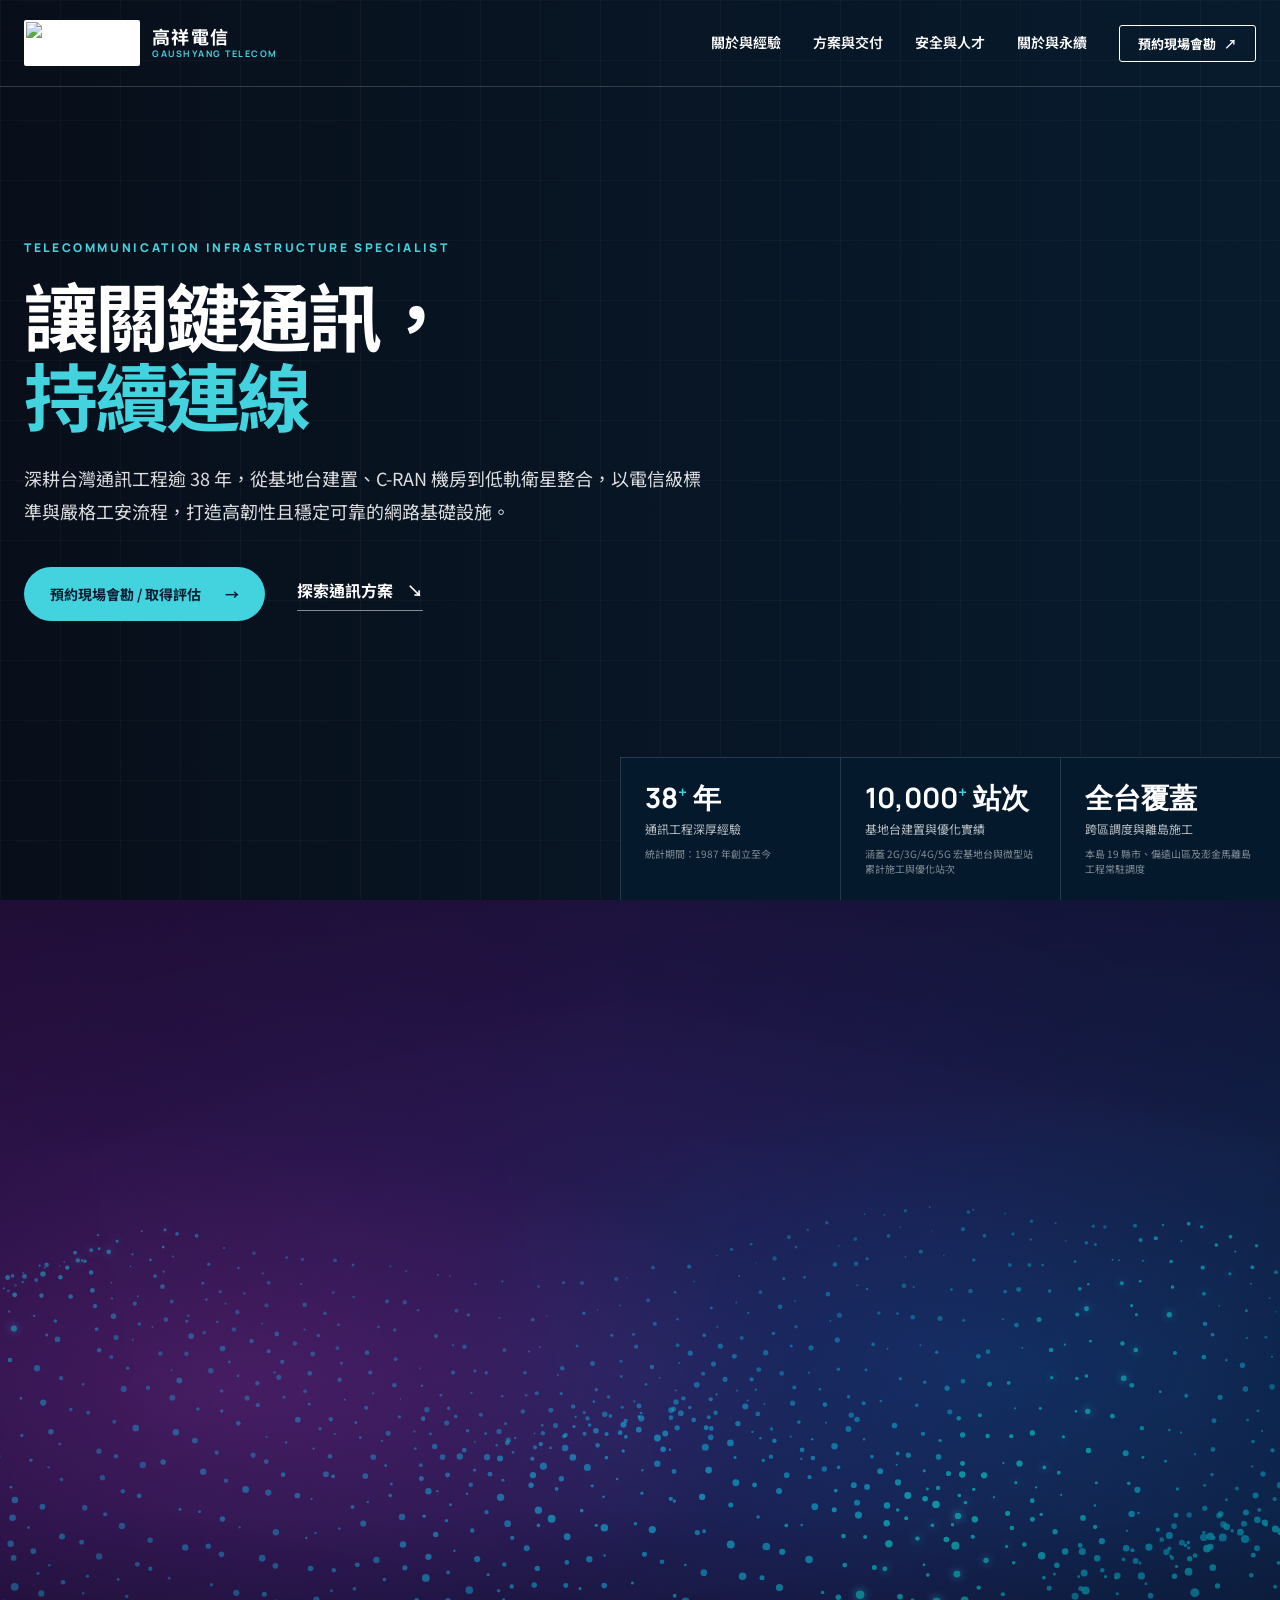
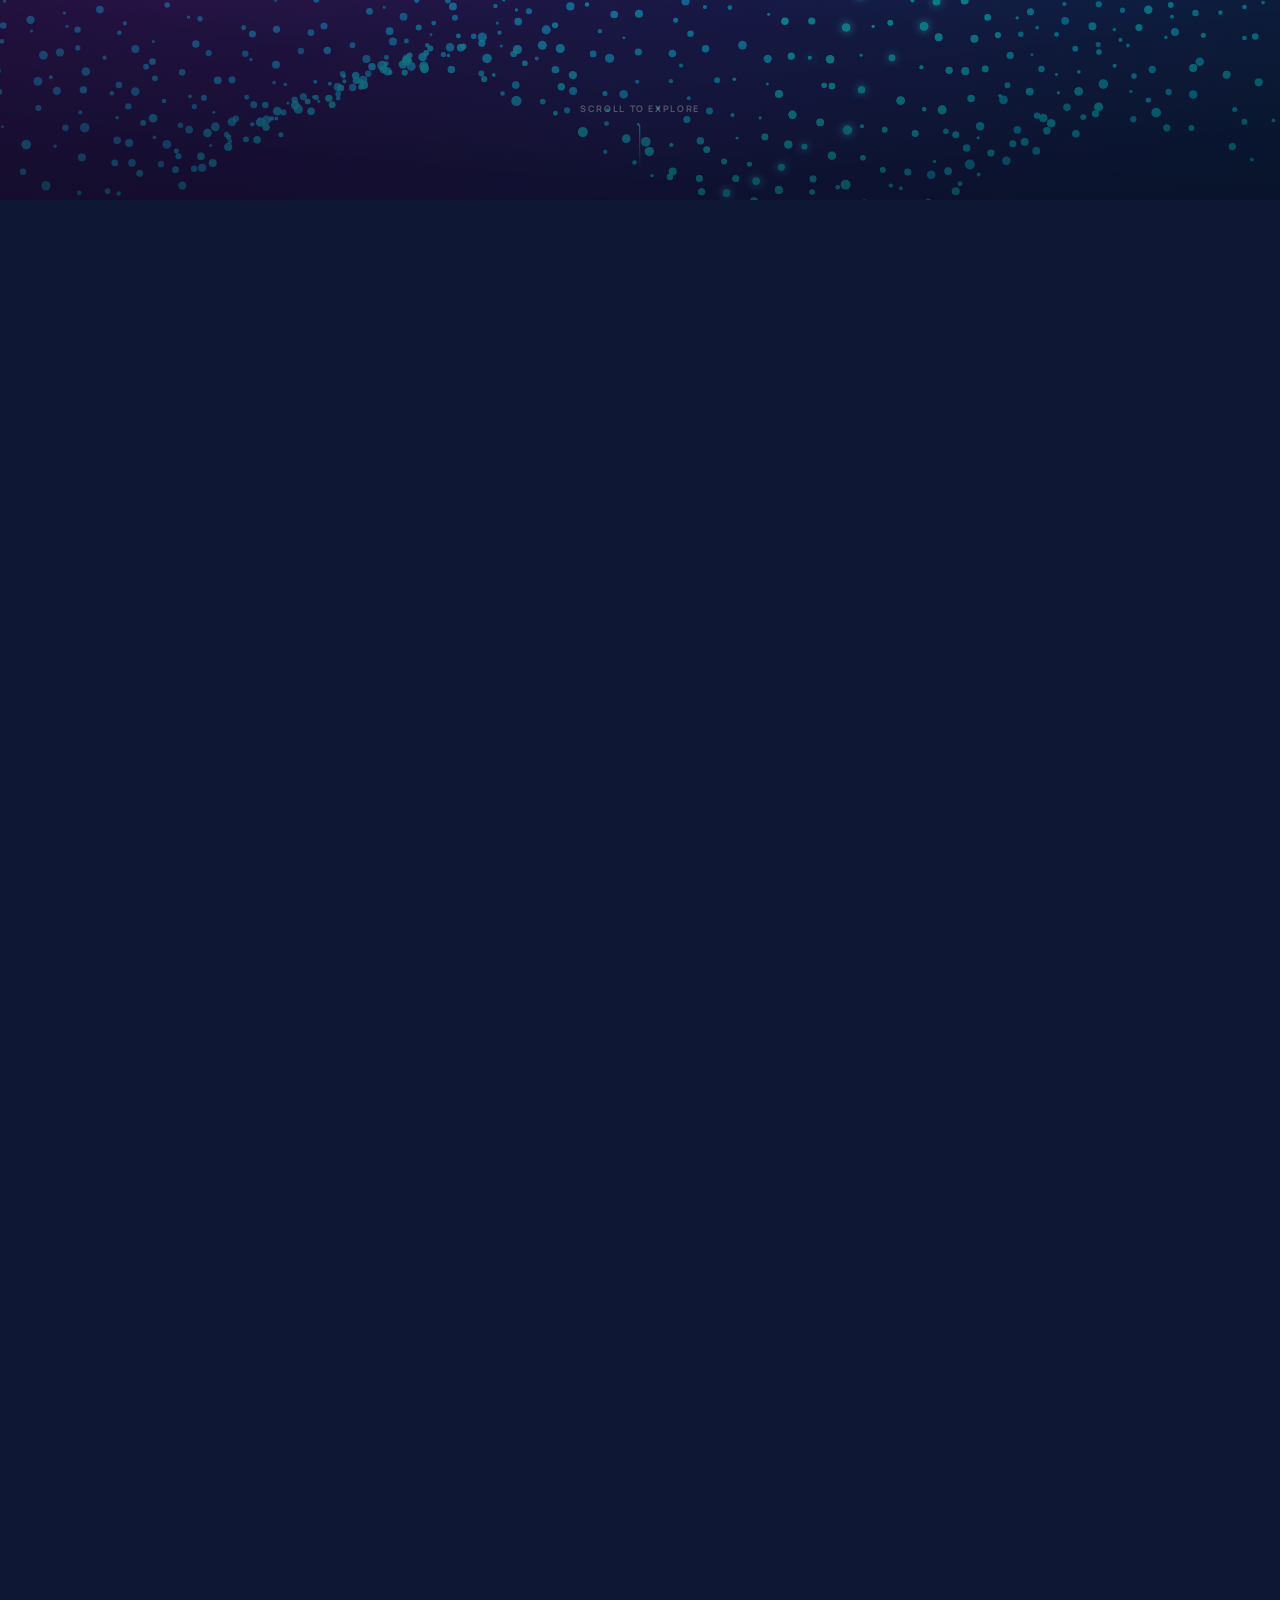
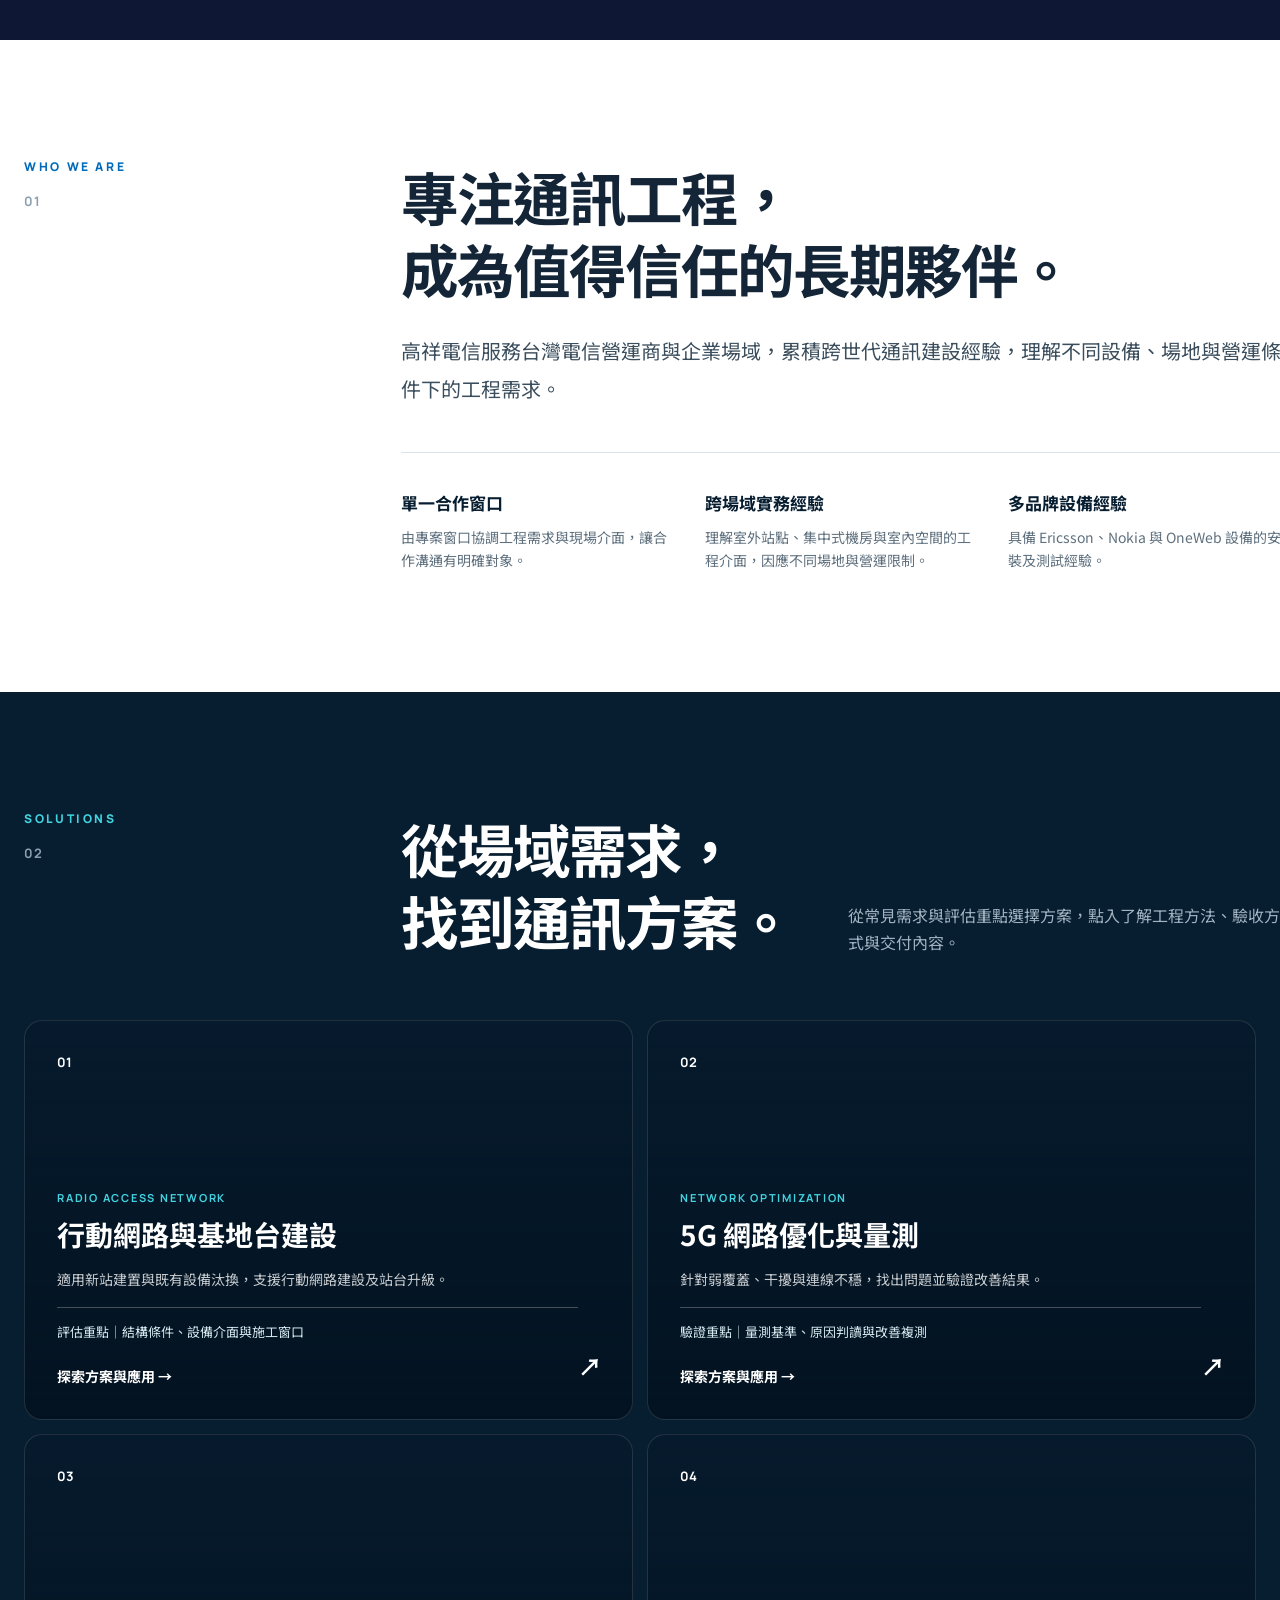
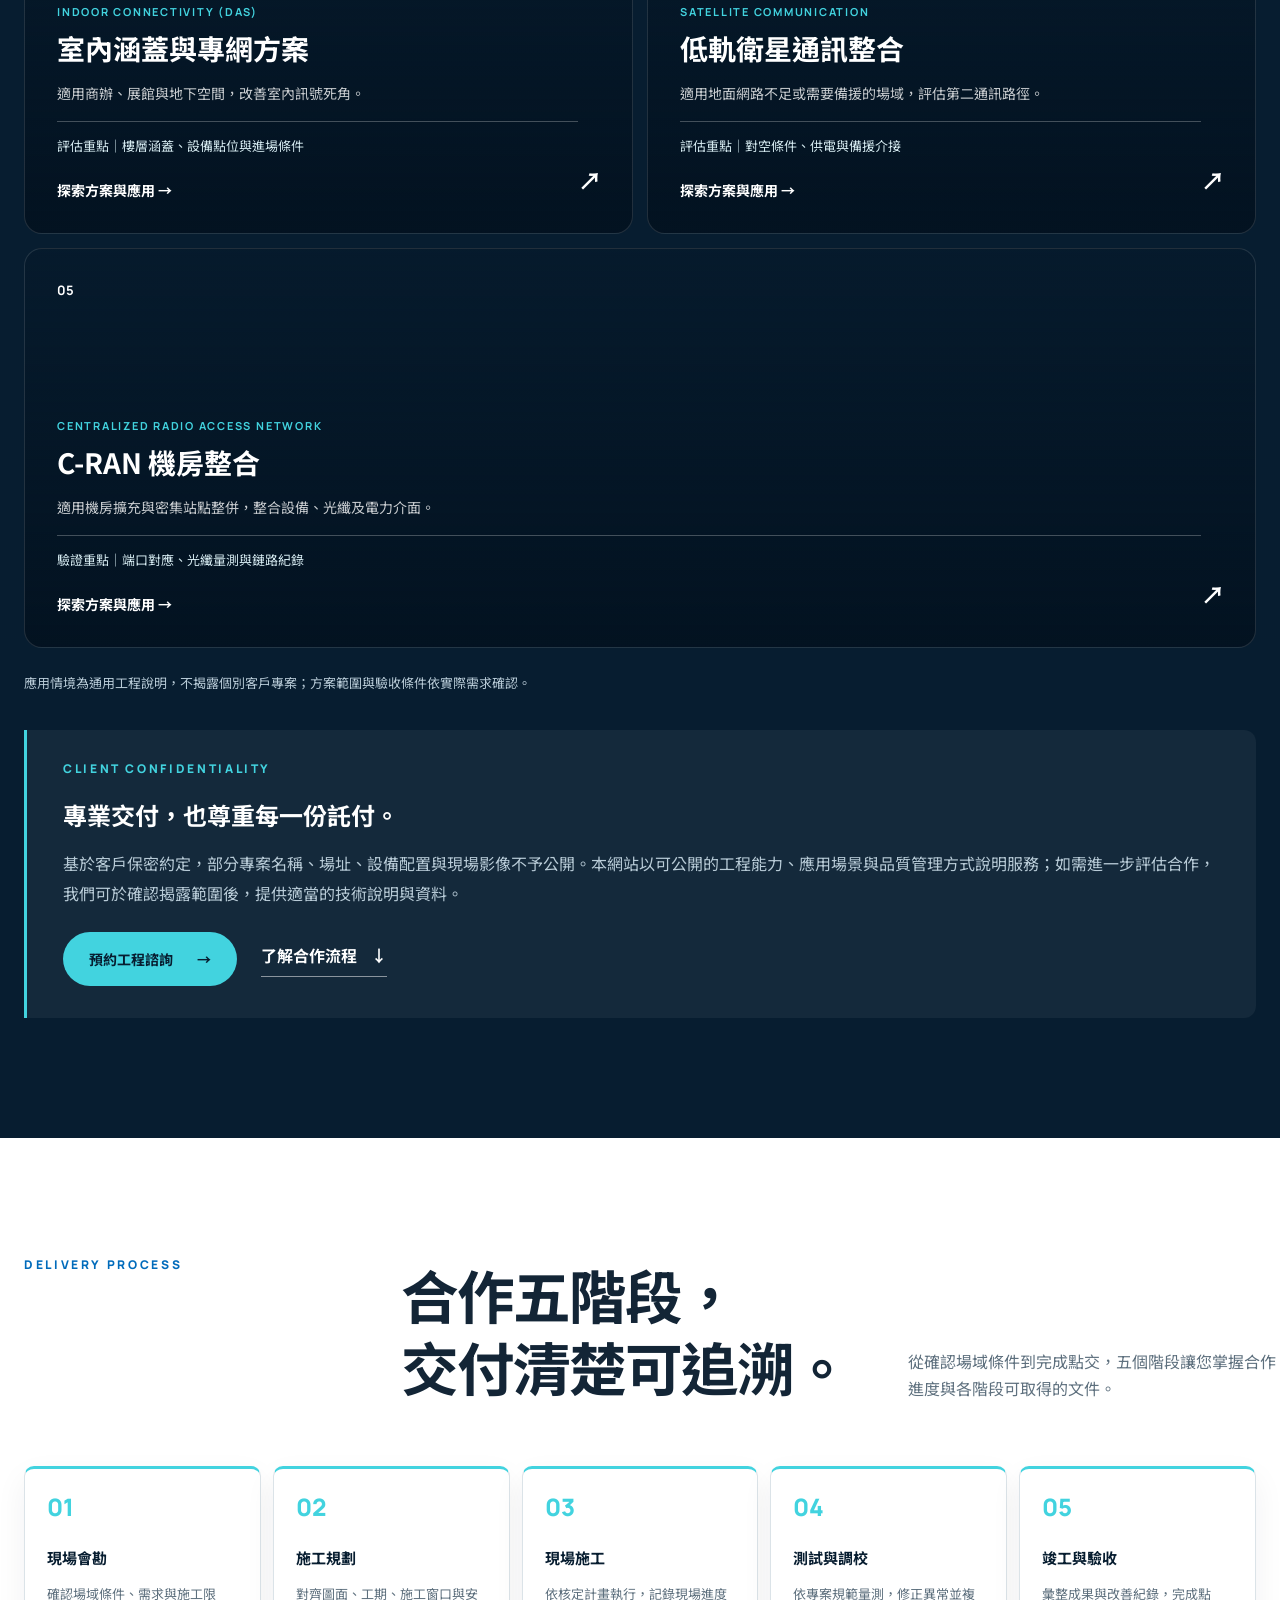
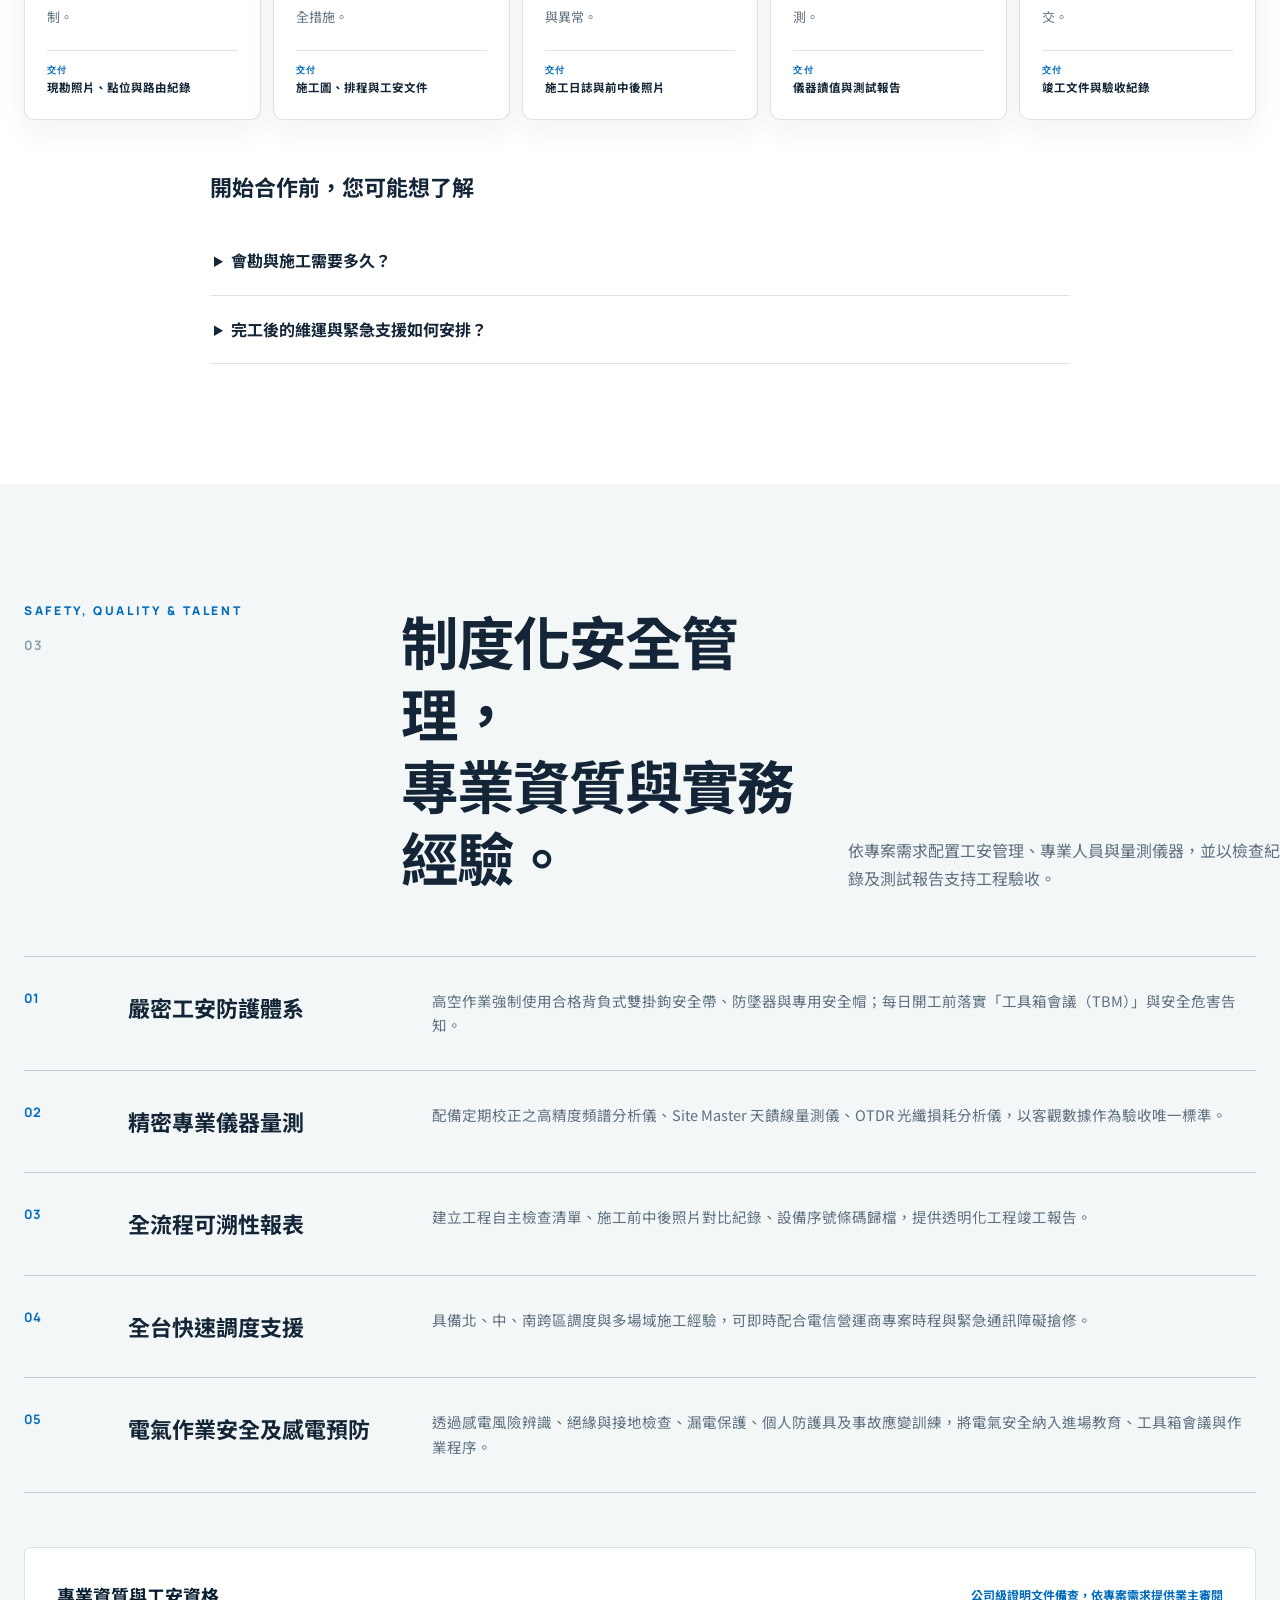
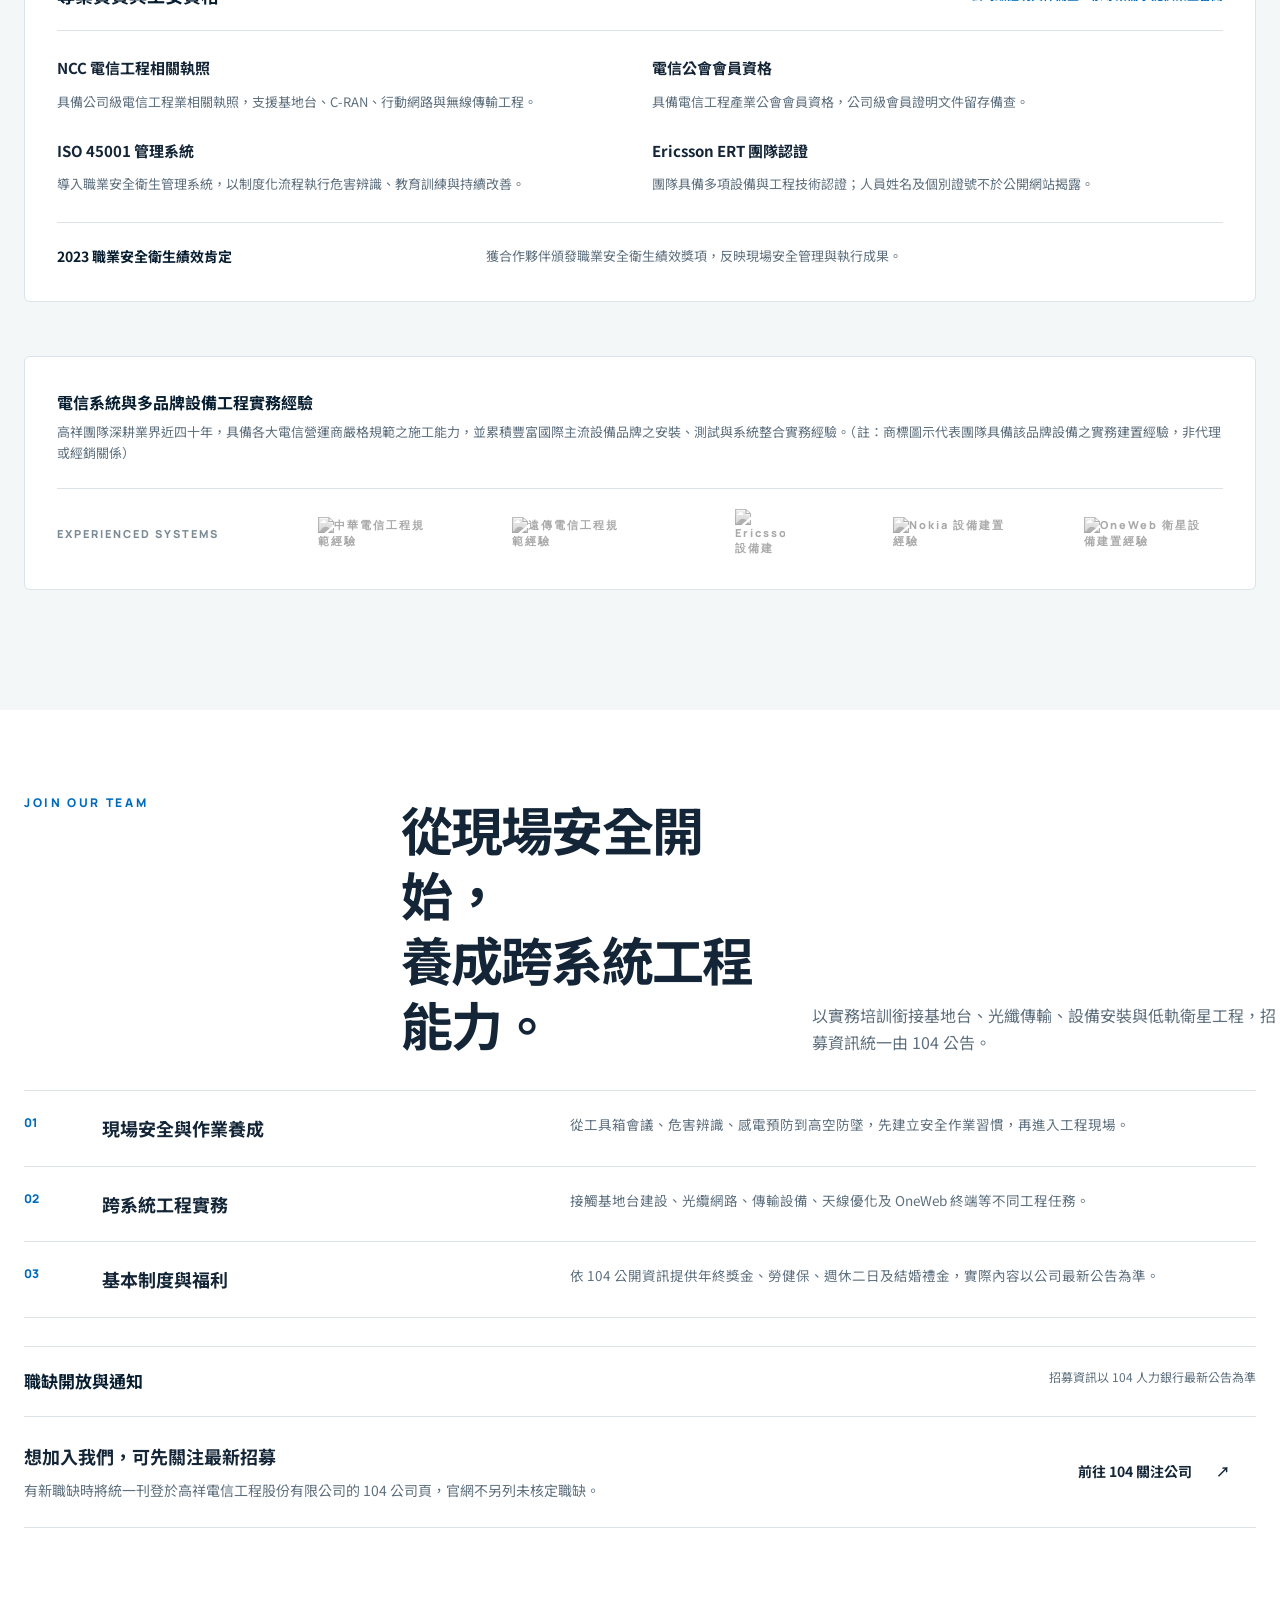
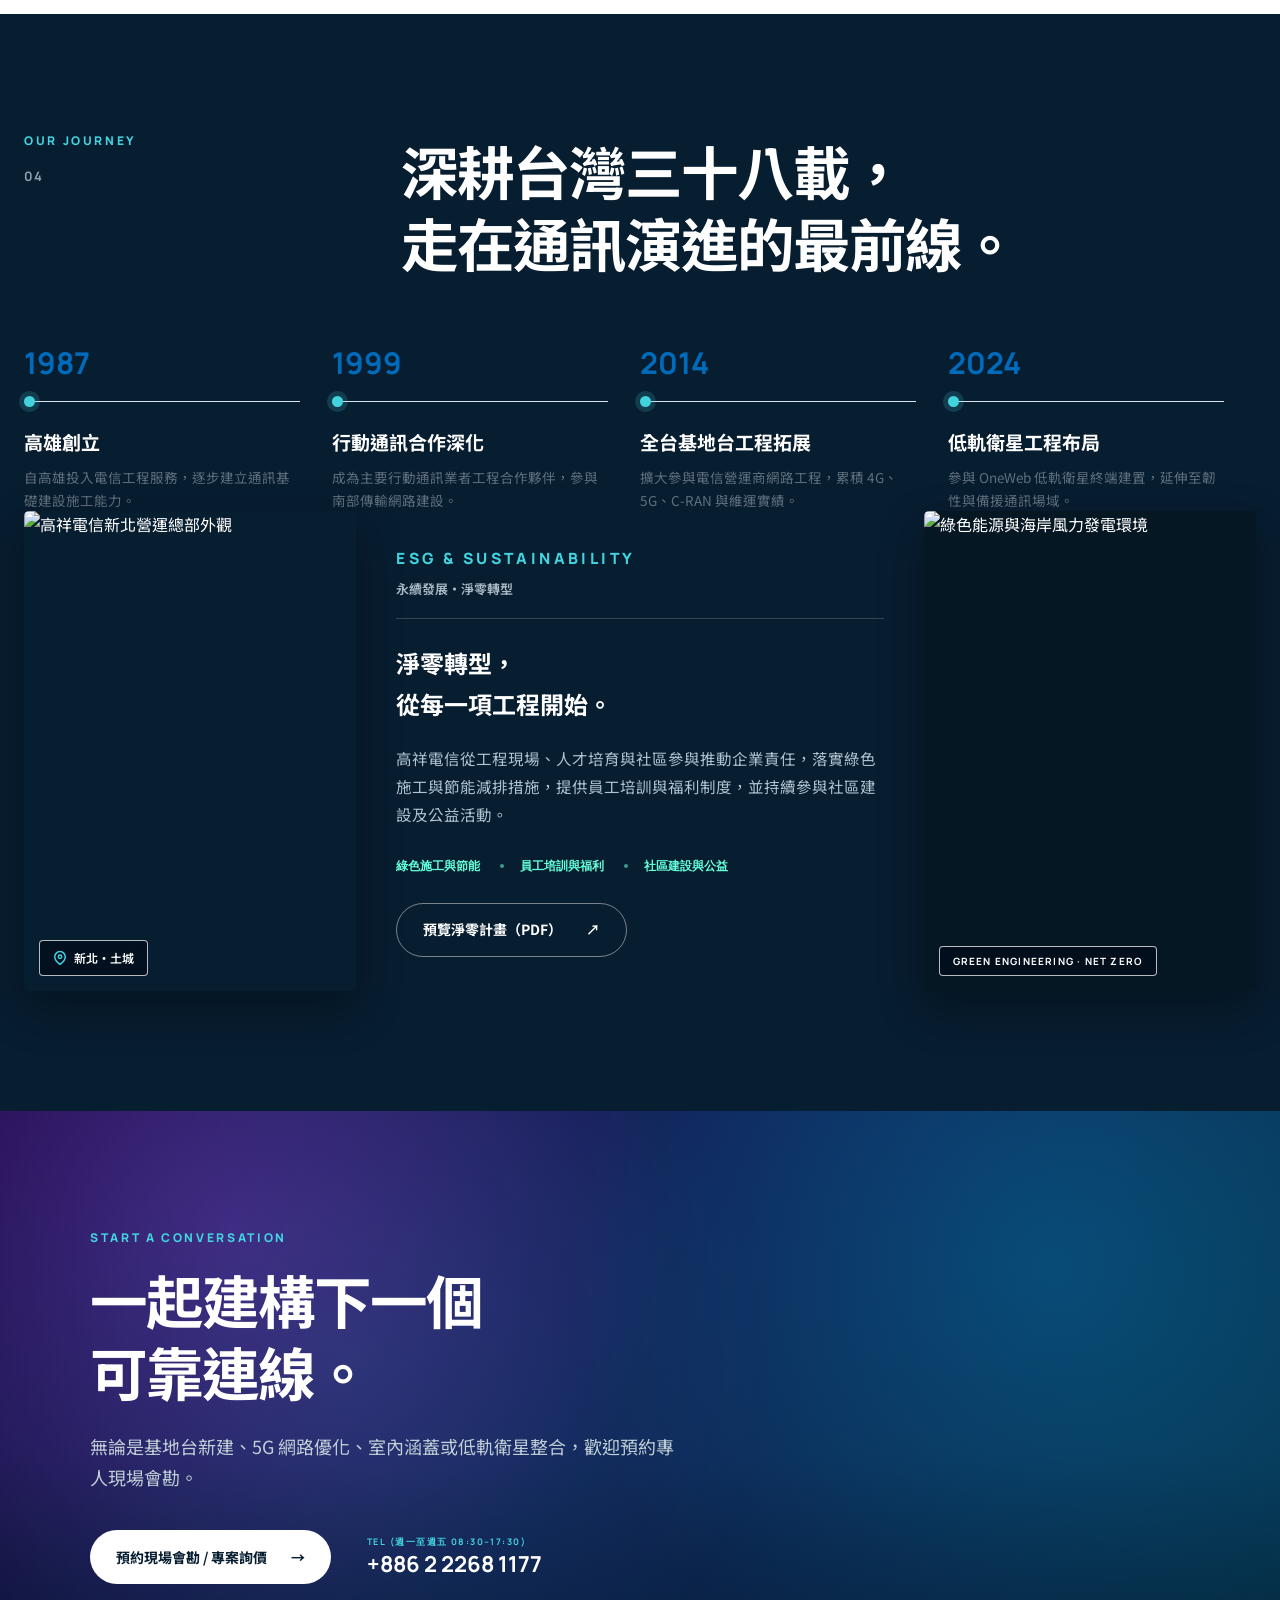
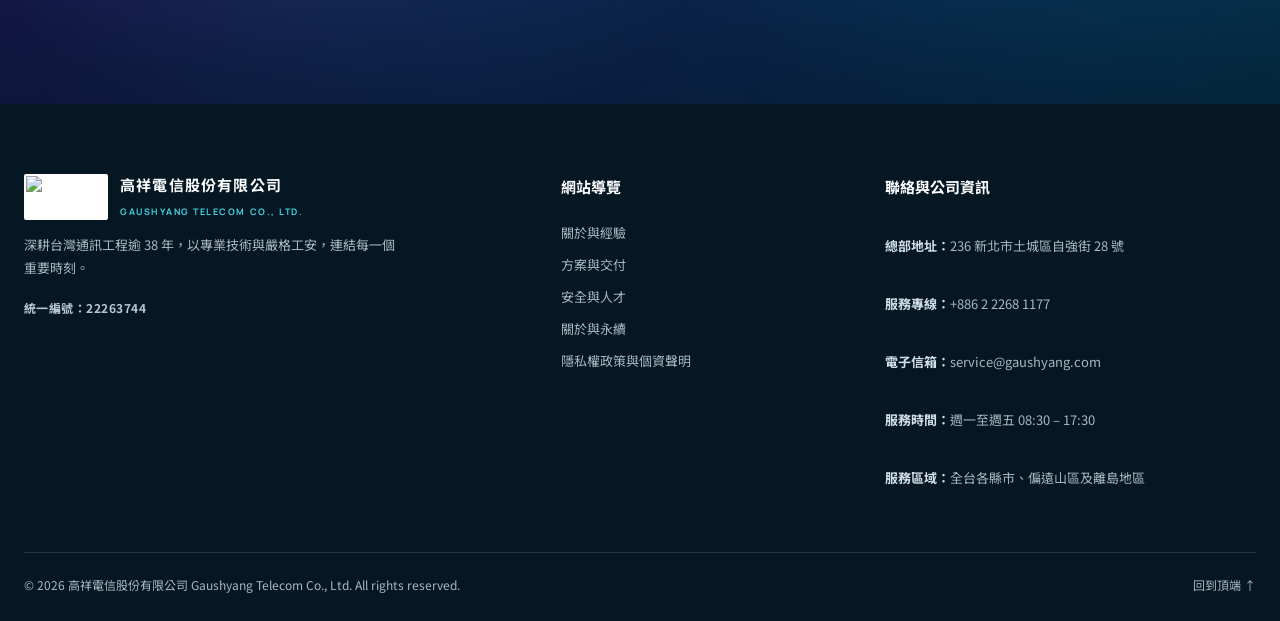
==== commit 6a3744d2: "refactor: unify engineering scenarios under solutions cards" ====
--- a/index.html
+++ b/index.html
@@ -27,7 +27,7 @@
   <link rel="preconnect" href="https://fonts.googleapis.com">
   <link rel="preconnect" href="https://fonts.gstatic.com" crossorigin>
   <link href="https://fonts.googleapis.com/css2?family=Manrope:wght@500;600;700;800&family=Noto+Sans+TC:wght@400;500;600;700;900&display=swap" rel="stylesheet">
-  <link rel="stylesheet" href="enterprise.css?v=20260922-confidentiality">
+  <link rel="stylesheet" href="enterprise.css?v=20260922-solutions-merged">
   <script src="https://challenges.cloudflare.com/turnstile/v0/api.js?render=explicit" defer></script>
 
   <!-- JSON-LD 結構化資料 -->
@@ -95,7 +95,7 @@
           <p class="hero-lead">深耕台灣通訊工程逾 38 年，從基地台建置、C-RAN 機房到低軌衛星整合，以電信級標準與嚴格工安流程，打造高韌性且穩定可靠的網路基礎設施。</p>
           <div class="hero-actions">
             <button class="button button-primary contact-modal-open" type="button">預約現場會勘 / 取得評估 <span>→</span></button>
-            <a class="text-link light" href="#projects">探索應用場景 <span>↘</span></a>
+            <a class="text-link light" href="#solutions">探索通訊方案 <span>↘</span></a>
           </div>
         </div>
 
@@ -193,85 +193,10 @@
       </div>
     </section>
 
-    <!-- 工程經驗與應用場景：通用說明，不揭露個別客戶專案 -->
-    <section id="projects" class="projects-section section section-light">
-      <div class="container">
-        <div class="section-heading reveal">
-          <div><p class="eyebrow">ENGINEERING EXPERIENCE</p></div>
-          <div><h2>理解場域需求，<br>說清工程方法。</h2><p>從需求判斷、工程介面到量測驗證，了解不同通訊場景的處理重點。以下為通用應用說明，並非個別客戶案例或成果承諾。</p></div>
-        </div>
-        <div class="cases-grid">
-          <article id="project-ran" class="case-card scenario-card reveal">
-            <div class="scenario-visual" aria-hidden="true"><span>01</span><svg viewBox="0 0 160 150" fill="none" stroke="currentColor" stroke-width="2.5" stroke-linecap="round" stroke-linejoin="round"><path d="M80 34v82M58 116h44M80 58l-22 58M80 58l22 58M64 98h32M65 43q-18 16 0 32M95 43q18 16 0 32M54 33q-29 26 0 52M106 33q29 26 0 52"/></svg><span>ENGINEERING SCENARIO</span></div>
-            <div class="case-body">
-              <div class="case-meta"><span class="case-tag">行動網路</span><span class="scenario-label">應用場景說明</span></div>
-              <h3>站台建置與設備升級</h3>
-              <div class="case-details">
-                <div class="detail-row"><b>常見需求：</b><span>既有站台升級或新站建置，需要協調設備介面與可用施工時段。</span></div>
-                <div class="detail-row"><b>工程考量：</b><span>評估結構、天饋線路由與設備條件，事先確認作業窗口及復原安排。</span></div>
-                <div class="detail-row"><b>驗證方式：</b><span>依約定規範執行射頻與設備檢查，彙整量測結果與施工紀錄。</span></div>
-              </div>
-              <a class="case-service-link" href="services/ran-construction.html">了解工程範圍與評估條件 <span aria-hidden="true">→</span></a>
-            </div>
-          </article>
-
-          <article id="project-cran" class="case-card scenario-card reveal">
-            <div class="scenario-visual" aria-hidden="true"><span>02</span><svg viewBox="0 0 160 150" fill="none" stroke="currentColor" stroke-width="2.5" stroke-linecap="round" stroke-linejoin="round"><rect x="31" y="32" width="40" height="84" rx="5"/><rect x="89" y="32" width="40" height="84" rx="5"/><path d="M40 49h22M40 67h22M40 85h22M98 49h22M98 67h22M98 85h22M71 102h18"/></svg><span>ENGINEERING SCENARIO</span></div>
-            <div class="case-body">
-              <div class="case-meta"><span class="case-tag">機房與光纖</span><span class="scenario-label">應用場景說明</span></div>
-              <h3>集中式機房與鏈路整合</h3>
-              <div class="case-details">
-                <div class="detail-row"><b>常見需求：</b><span>機房擴充與站點整併，需要釐清設備、光纖及供電介面。</span></div>
-                <div class="detail-row"><b>工程考量：</b><span>盤點機櫃空間、光纖資源與端口對應，規劃路由及纜線標示。</span></div>
-                <div class="detail-row"><b>驗證方式：</b><span>依專案規範執行 OTDR 與鏈路測試，保留端口紀錄及設備清冊。</span></div>
-              </div>
-              <a class="case-service-link" href="services/c-ran-integration.html">了解工程範圍與評估條件 <span aria-hidden="true">→</span></a>
-            </div>
-          </article>
-
-          <article id="project-satellite" class="case-card scenario-card reveal">
-            <div class="scenario-visual" aria-hidden="true"><span>03</span><svg viewBox="0 0 160 150" fill="none" stroke="currentColor" stroke-width="2.5" stroke-linecap="round" stroke-linejoin="round"><path d="M50 57a42 42 0 0 0 53 53L50 57zM76 83l30-30M96 45l18 18M75 107l-7 16M58 123h40M109 31q23 3 26 26M108 42q13 2 15 15"/></svg><span>ENGINEERING SCENARIO</span></div>
-            <div class="case-body">
-              <div class="case-meta"><span class="case-tag">韌性通訊</span><span class="scenario-label">應用場景說明</span></div>
-              <h3>衛星連線與備援評估</h3>
-              <div class="case-details">
-                <div class="detail-row"><b>常見需求：</b><span>地面網路不足，或關鍵場域需要評估第二通訊路徑。</span></div>
-                <div class="detail-row"><b>工程考量：</b><span>確認對空條件、設備固定、供電及網路介接，界定備援整合範圍。</span></div>
-                <div class="detail-row"><b>驗證方式：</b><span>確認終端連線；如包含備援切換，依另行約定的條件進行測試。</span></div>
-              </div>
-              <a class="case-service-link" href="services/satellite-communication.html">了解工程範圍與評估條件 <span aria-hidden="true">→</span></a>
-            </div>
-          </article>
-
-          <article id="project-das" class="case-card scenario-card reveal">
-            <div class="scenario-visual" aria-hidden="true"><span>04</span><svg viewBox="0 0 160 150" fill="none" stroke="currentColor" stroke-width="2.5" stroke-linecap="round" stroke-linejoin="round"><rect x="39" y="27" width="82" height="96" rx="4"/><path d="M39 59h82M39 91h82M80 27v96M52 43h13M94 43h13M52 75h13M94 75h13M52 107h13M94 107h13"/></svg><span>ENGINEERING SCENARIO</span></div>
-            <div class="case-body">
-              <div class="case-meta"><span class="case-tag">室內涵蓋</span><span class="scenario-label">應用場景說明</span></div>
-              <h3>大型場館室內通訊涵蓋</h3>
-              <div class="case-details">
-                <div class="detail-row"><b>常見需求：</b><span>多樓層、不同用途空間，需要改善訊號涵蓋並協調進場施工。</span></div>
-                <div class="detail-row"><b>工程考量：</b><span>依建物結構、使用情境及營運時段，評估設備點位與纜線路由。</span></div>
-                <div class="detail-row"><b>驗證方式：</b><span>依約定範圍執行分區量測，彙整點位、設備標示與測試紀錄。</span></div>
-              </div>
-              <a class="case-service-link" href="services/indoor-coverage.html">了解工程範圍與評估條件 <span aria-hidden="true">→</span></a>
-            </div>
-          </article>
-        </div>
-        <aside class="confidentiality-note reveal" aria-labelledby="confidentiality-title">
-          <p class="eyebrow">CLIENT CONFIDENTIALITY</p>
-          <h3 id="confidentiality-title">專業交付，也尊重每一份託付。</h3>
-          <p>基於客戶保密約定，部分專案名稱、場址、設備配置與現場影像不予公開。本網站以可公開的工程能力、應用場景與品質管理方式說明服務；如需進一步評估合作，我們可於確認揭露範圍後，提供適當的技術說明與資料。</p>
-        </aside>
-        <div class="cases-cta-bar reveal">
-          <div><b>想了解您的場域需要哪些工程評估？</b><p>提供需求與場地條件，與工程團隊討論可行性及驗證方式。</p></div>
-          <button class="button button-primary contact-modal-open" type="button">預約工程諮詢 <span>→</span></button>
-        </div>
-      </div>
-    </section>
-
-    <!-- 【第 4 順位】核心工程服務與規格/FAQ (WEB-007 Solutions & FAQs) -->
+    <!-- 通訊方案與應用情境：以五個服務卡片為統一入口 -->
     <section id="solutions" class="solutions section section-dark">
       <div class="container">
+        <span id="projects" class="legacy-section-anchor" aria-hidden="true"></span>
         <div class="section-heading reveal">
           <div>
             <p class="eyebrow light">SOLUTIONS</p>
@@ -279,67 +204,82 @@
           </div>
           <div>
             <h2>從場域需求，<br>找到通訊方案。</h2>
-            <p>選擇下方方案，深入了解適用情境、工程範圍、驗收重點與應用場景。</p>
+            <p>從常見需求與評估重點選擇方案，點入了解工程方法、驗收方式與交付內容。</p>
           </div>
         </div>
 
         <div class="solution-grid">
-          <a class="solution-card reveal" href="services/ran-construction.html" style="--image:url(background-image_2/ran-system-integration.jpg)" aria-label="了解行動網路與基地台建設服務">
+          <a id="project-ran" class="solution-card reveal" href="services/ran-construction.html" style="--image:url(background-image_2/ran-system-integration.jpg)" aria-label="了解行動網路與基地台建設服務">
             <div class="card-number">01</div>
             <div class="card-copy">
               <p>RADIO ACCESS NETWORK</p>
               <h3>行動網路與基地台建設</h3>
               <span>適用新站建置與既有設備汰換，支援行動網路建設及站台升級。</span>
-              <span class="solution-action">查看方案詳情 →</span>
+              <span class="solution-proof">評估重點｜結構條件、設備介面與施工窗口</span>
+              <span class="solution-action">探索方案與應用 →</span>
             </div>
             <b aria-hidden="true">↗</b>
           </a>
 
-          <a class="solution-card reveal" href="services/network-optimization.html" style="--image:url(background-image_2/5g-network-optimization.jpg)" aria-label="了解 5G 網路優化與量測服務">
+          <a id="solution-optimization" class="solution-card reveal" href="services/network-optimization.html" style="--image:url(background-image_2/5g-network-optimization.jpg)" aria-label="了解 5G 網路優化與量測服務">
             <div class="card-number">02</div>
             <div class="card-copy">
               <p>NETWORK OPTIMIZATION</p>
               <h3>5G 網路優化與量測</h3>
               <span>針對弱覆蓋、干擾與連線不穩，找出問題並驗證改善結果。</span>
-              <span class="solution-action">查看方案詳情 →</span>
+              <span class="solution-proof">驗證重點｜量測基準、原因判讀與改善複測</span>
+              <span class="solution-action">探索方案與應用 →</span>
             </div>
             <b aria-hidden="true">↗</b>
           </a>
 
-          <a class="solution-card reveal" href="services/indoor-coverage.html" style="--image:url(background-image_2/indoor-coverage-solution.jpg)" aria-label="了解室內涵蓋與專網方案">
+          <a id="project-das" class="solution-card reveal" href="services/indoor-coverage.html" style="--image:url(background-image_2/indoor-coverage-solution.jpg)" aria-label="了解室內涵蓋與專網方案">
             <div class="card-number">03</div>
             <div class="card-copy">
               <p>INDOOR CONNECTIVITY (DAS)</p>
               <h3>室內涵蓋與專網方案</h3>
               <span>適用商辦、展館與地下空間，改善室內訊號死角。</span>
-              <span class="solution-action">查看方案詳情 →</span>
+              <span class="solution-proof">評估重點｜樓層涵蓋、設備點位與進場條件</span>
+              <span class="solution-action">探索方案與應用 →</span>
             </div>
             <b aria-hidden="true">↗</b>
           </a>
 
-          <a class="solution-card reveal" href="services/satellite-communication.html" style="--image:url(background-image_2/satellite-communication.jpg)" aria-label="了解低軌衛星通訊整合服務">
+          <a id="project-satellite" class="solution-card reveal" href="services/satellite-communication.html" style="--image:url(background-image_2/satellite-communication.jpg)" aria-label="了解低軌衛星通訊整合服務">
             <div class="card-number">04</div>
             <div class="card-copy">
               <p>SATELLITE COMMUNICATION</p>
               <h3>低軌衛星通訊整合</h3>
               <span>適用地面網路不足或需要備援的場域，評估第二通訊路徑。</span>
-              <span class="solution-action">查看方案詳情 →</span>
+              <span class="solution-proof">評估重點｜對空條件、供電與備援介接</span>
+              <span class="solution-action">探索方案與應用 →</span>
             </div>
             <b aria-hidden="true">↗</b>
           </a>
 
-          <a class="solution-card solution-card-wide reveal" href="services/c-ran-integration.html" style="--image:url(background-image_2/c-ran-construction.jpg)" aria-label="了解 C-RAN 集中式機房施工整合服務">
+          <a id="project-cran" class="solution-card solution-card-wide reveal" href="services/c-ran-integration.html" style="--image:url(background-image_2/c-ran-construction.jpg)" aria-label="了解 C-RAN 集中式機房施工整合服務">
             <div class="card-number">05</div>
             <div class="card-copy">
               <p>CENTRALIZED RADIO ACCESS NETWORK</p>
               <h3>C-RAN 機房整合</h3>
               <span>適用機房擴充與密集站點整併，整合設備、光纖及電力介面。</span>
-              <span class="solution-action">查看方案詳情 →</span>
+              <span class="solution-proof">驗證重點｜端口對應、光纖量測與鏈路紀錄</span>
+              <span class="solution-action">探索方案與應用 →</span>
             </div>
             <b aria-hidden="true">↗</b>
           </a>
         </div>
 
+        <p class="solutions-context-note">應用情境為通用工程說明，不揭露個別客戶專案；方案範圍與驗收條件依實際需求確認。</p>
+        <aside class="confidentiality-note reveal" aria-labelledby="confidentiality-title">
+          <p class="eyebrow">CLIENT CONFIDENTIALITY</p>
+          <h3 id="confidentiality-title">專業交付，也尊重每一份託付。</h3>
+          <p>基於客戶保密約定，部分專案名稱、場址、設備配置與現場影像不予公開。本網站以可公開的工程能力、應用場景與品質管理方式說明服務；如需進一步評估合作，我們可於確認揭露範圍後，提供適當的技術說明與資料。</p>
+          <div class="solutions-contact-actions">
+            <button class="button button-primary contact-modal-open" type="button">預約工程諮詢 <span>→</span></button>
+            <a class="text-link light" href="#process">了解合作流程 <span>↓</span></a>
+          </div>
+        </aside>
       </div>
     </section>
 
--- a/enterprise.css
+++ b/enterprise.css
@@ -2839,7 +2839,6 @@
 #solutions .solution-card:focus-visible::after { opacity: 1; }
 .case-service-link { display: block; width: fit-content; margin-top: 22px; color: var(--blue); font-weight: 700; font-size: 14px; }
 .case-service-link:hover, .service-inline-link:hover { text-decoration: underline; text-underline-offset: 5px; }
-#projects .case-card { scroll-margin-top: 110px; }
 #process .process-step { min-height: 240px; }
 .process-questions { max-width: 860px; margin: 48px auto 0; }
 .process-questions h3 { font-size: 22px; }
@@ -2870,11 +2869,7 @@
 }
 
 
-/* Confidentiality-conscious engineering scenarios: original vector illustrations. */
-#projects .scenario-visual { display: flex; align-items: center; justify-content: space-between; gap: 20px; padding: 24px 30px; min-height: 180px; background: linear-gradient(125deg, #071d30, #103a53); color: #73dce5; }
-#projects .scenario-visual svg { width: 150px; height: 140px; flex: 0 0 auto; }
-#projects .scenario-visual > span:first-child { align-self: flex-start; font: 700 15px/1.5 sans-serif; }
-#projects .scenario-visual > span:last-child { max-width: 100px; font: 700 10px/1.8 sans-serif; letter-spacing: .12em; }
+/* Service scenario content and confidentiality note. */
 .scenario-label { color: var(--muted); font-size: 12px; }
 .confidentiality-note { margin-top: 40px; padding: 32px 36px; background: #fff; border-left: 3px solid var(--blue); border-radius: 0 12px 12px 0; }
 .confidentiality-note h3 { margin: 0 0 14px; font-size: 24px; }
@@ -2885,12 +2880,24 @@
 .service-scenario dd { margin: 0; color: var(--muted); }
 .service-scenario .service-confidentiality { margin: 12px 0 0; padding-top: 20px; border-top: 1px solid var(--line); font-size: 14px; }
 @media (max-width: 760px) {
-  #projects .scenario-visual { padding: 22px; gap: 12px; }
-  #projects .scenario-visual svg { width: 116px; height: 116px; }
-  #projects .scenario-visual > span:last-child { font-size: 9px; max-width: 82px; }
   .confidentiality-note { padding: 26px; }
   .confidentiality-note h3 { font-size: 22px; }
   .service-scenario dl { grid-template-columns: 1fr; gap: 8px; }
   .service-scenario dd + dt { margin-top: 12px; }
 }
-#projects .confidentiality-note { margin-bottom: 32px; }
+
+/* Unified solutions entry: needs on the homepage, engineering detail inside. */
+#solutions { position: relative; }
+#solutions .legacy-section-anchor { position: absolute; top: 0; left: 0; scroll-margin-top: 86px; }
+#solutions .solution-card { min-height: 400px; gap: 40px; scroll-margin-top: 110px; }
+#solutions .card-copy .solution-proof { margin-top: 16px; padding-top: 14px; border-top: 1px solid rgba(255,255,255,.25); color: #d5eaf0; font-size: 13px; }
+#solutions .solutions-context-note { margin: 24px 0 0; color: #b8cbd7; font-size: 13px; }
+#solutions .confidentiality-note { margin-top: 36px; background: rgba(255,255,255,.05); border-left-color: var(--cyan); }
+#solutions .confidentiality-note .eyebrow { color: var(--cyan); }
+#solutions .confidentiality-note h3 { color: #fff; }
+#solutions .confidentiality-note > p:not(.eyebrow) { color: #b8cbd7; margin: 0; line-height: 1.85; }
+#solutions .solutions-contact-actions { display: flex; flex-wrap: wrap; align-items: center; gap: 24px; margin-top: 24px; }
+@media(max-width:760px) {
+  #solutions .solution-card { min-height: 380px; }
+  #solutions .solutions-contact-actions { align-items: flex-start; flex-direction: column; gap: 18px; }
+}
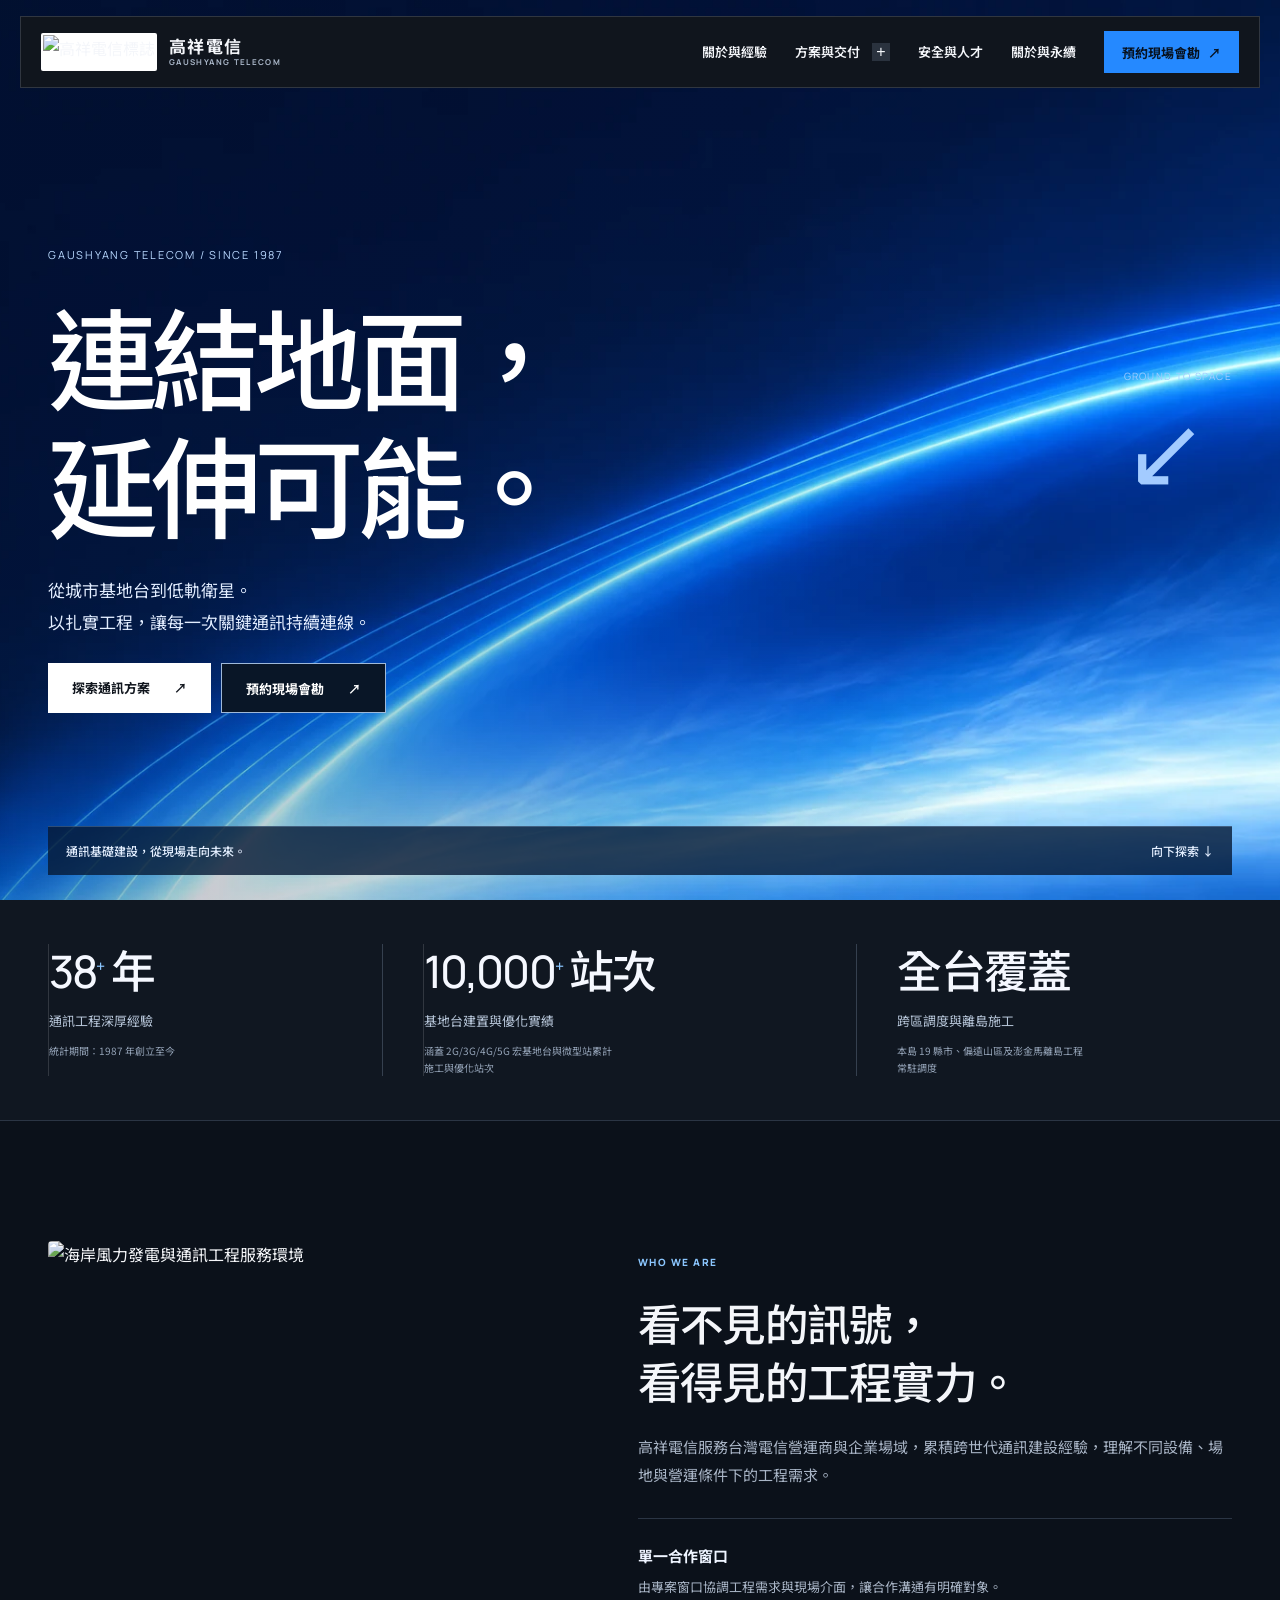
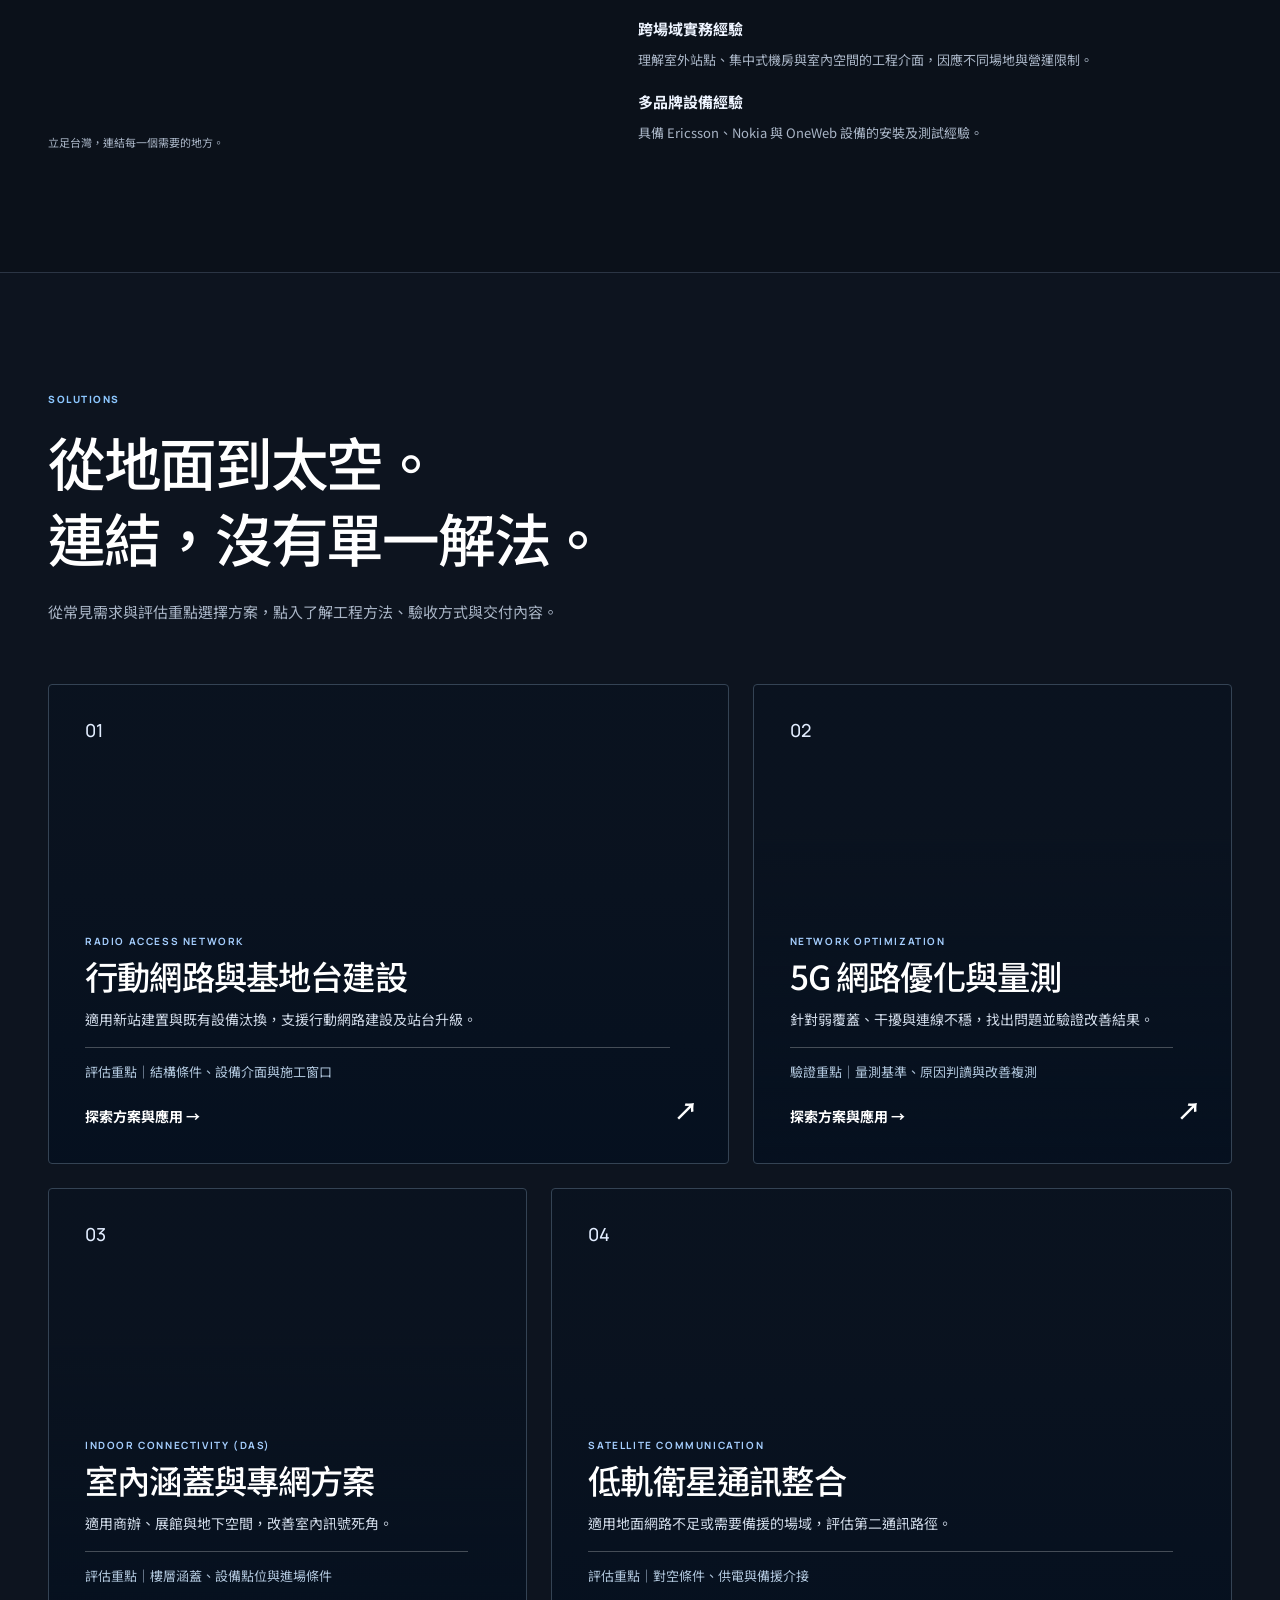
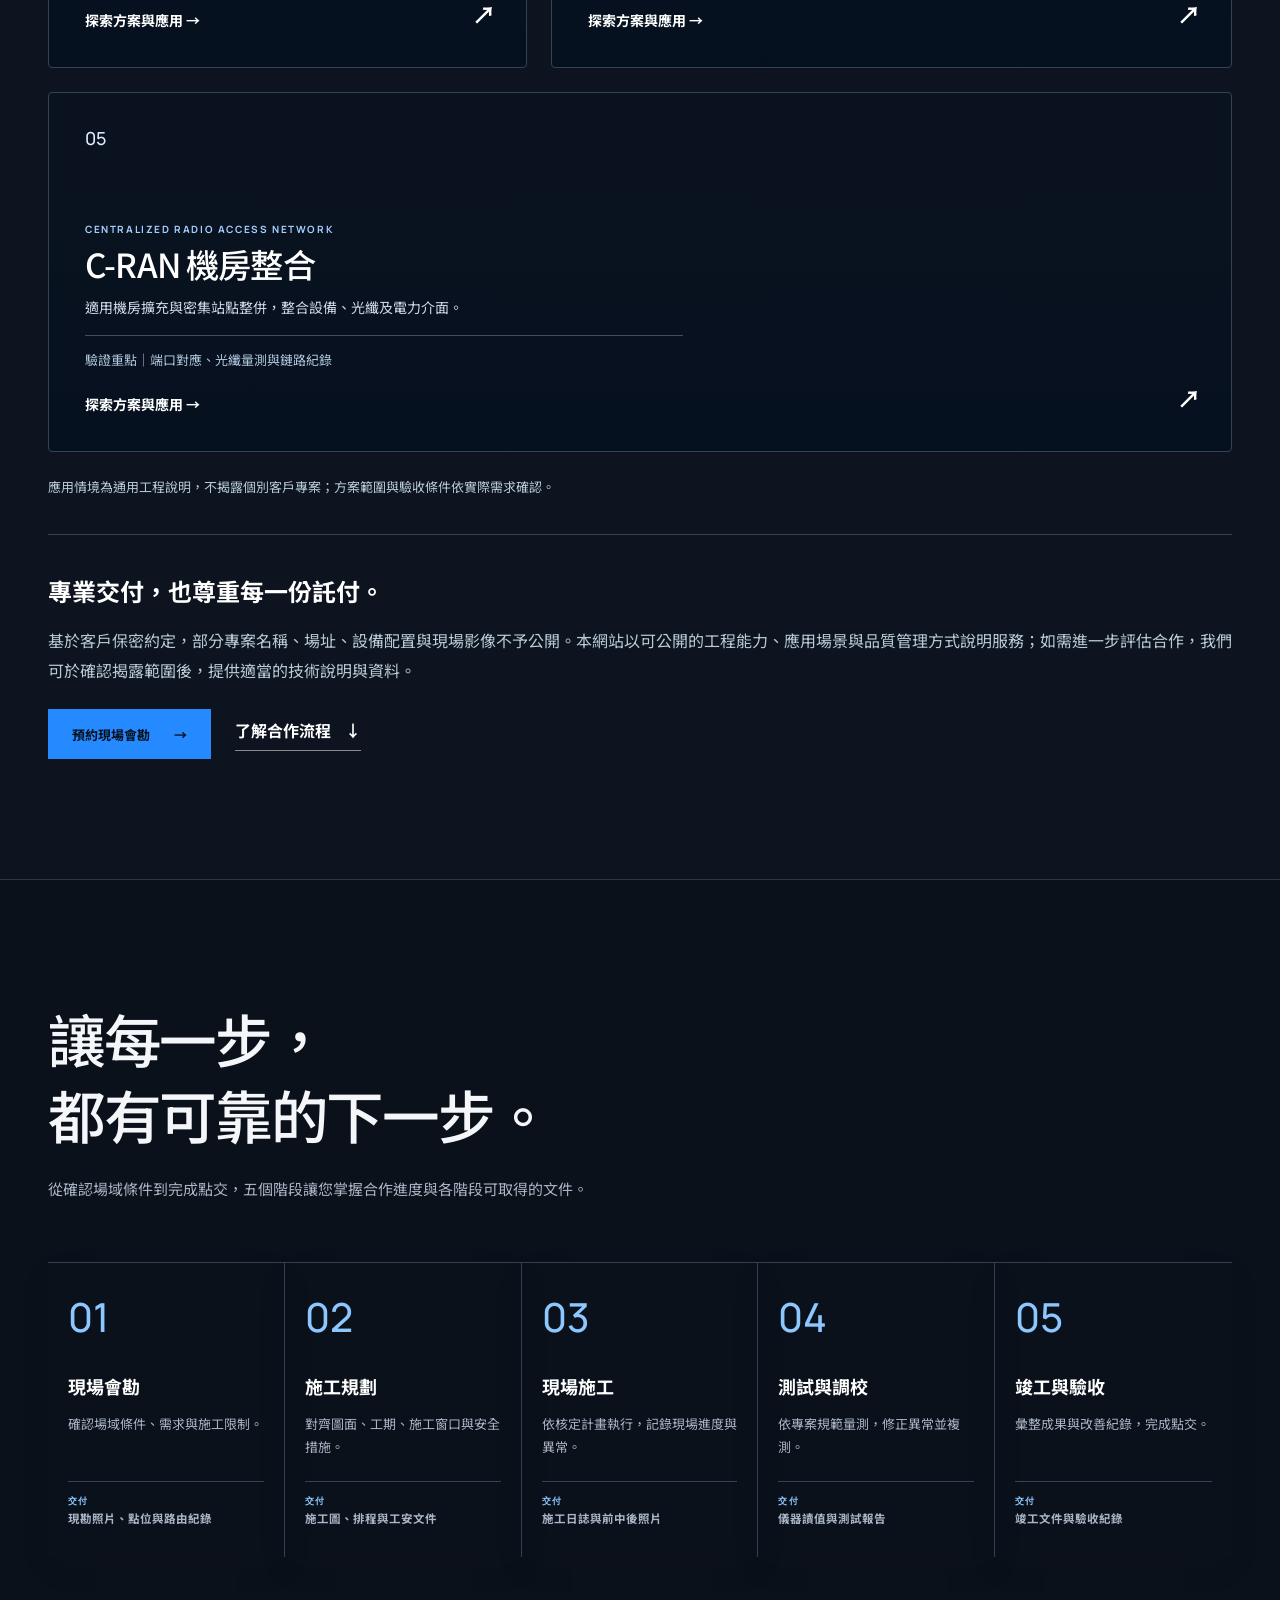
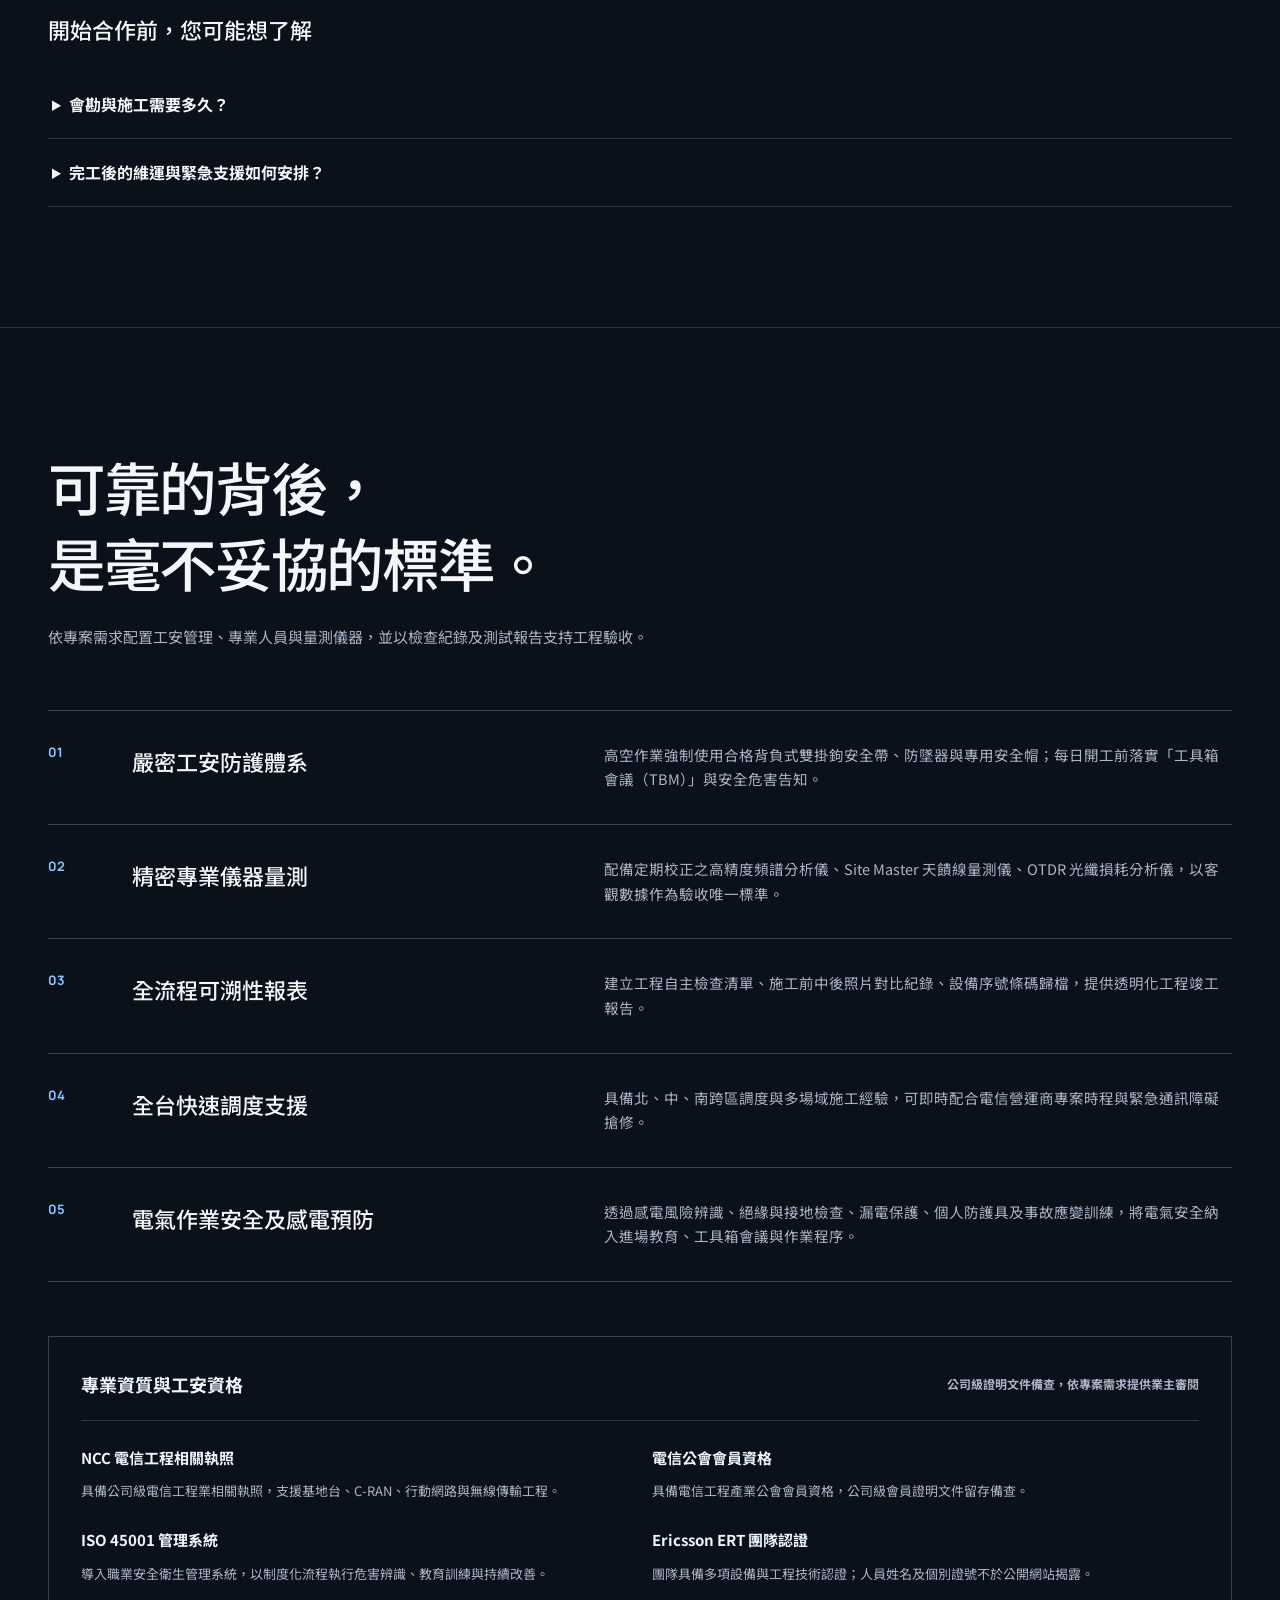
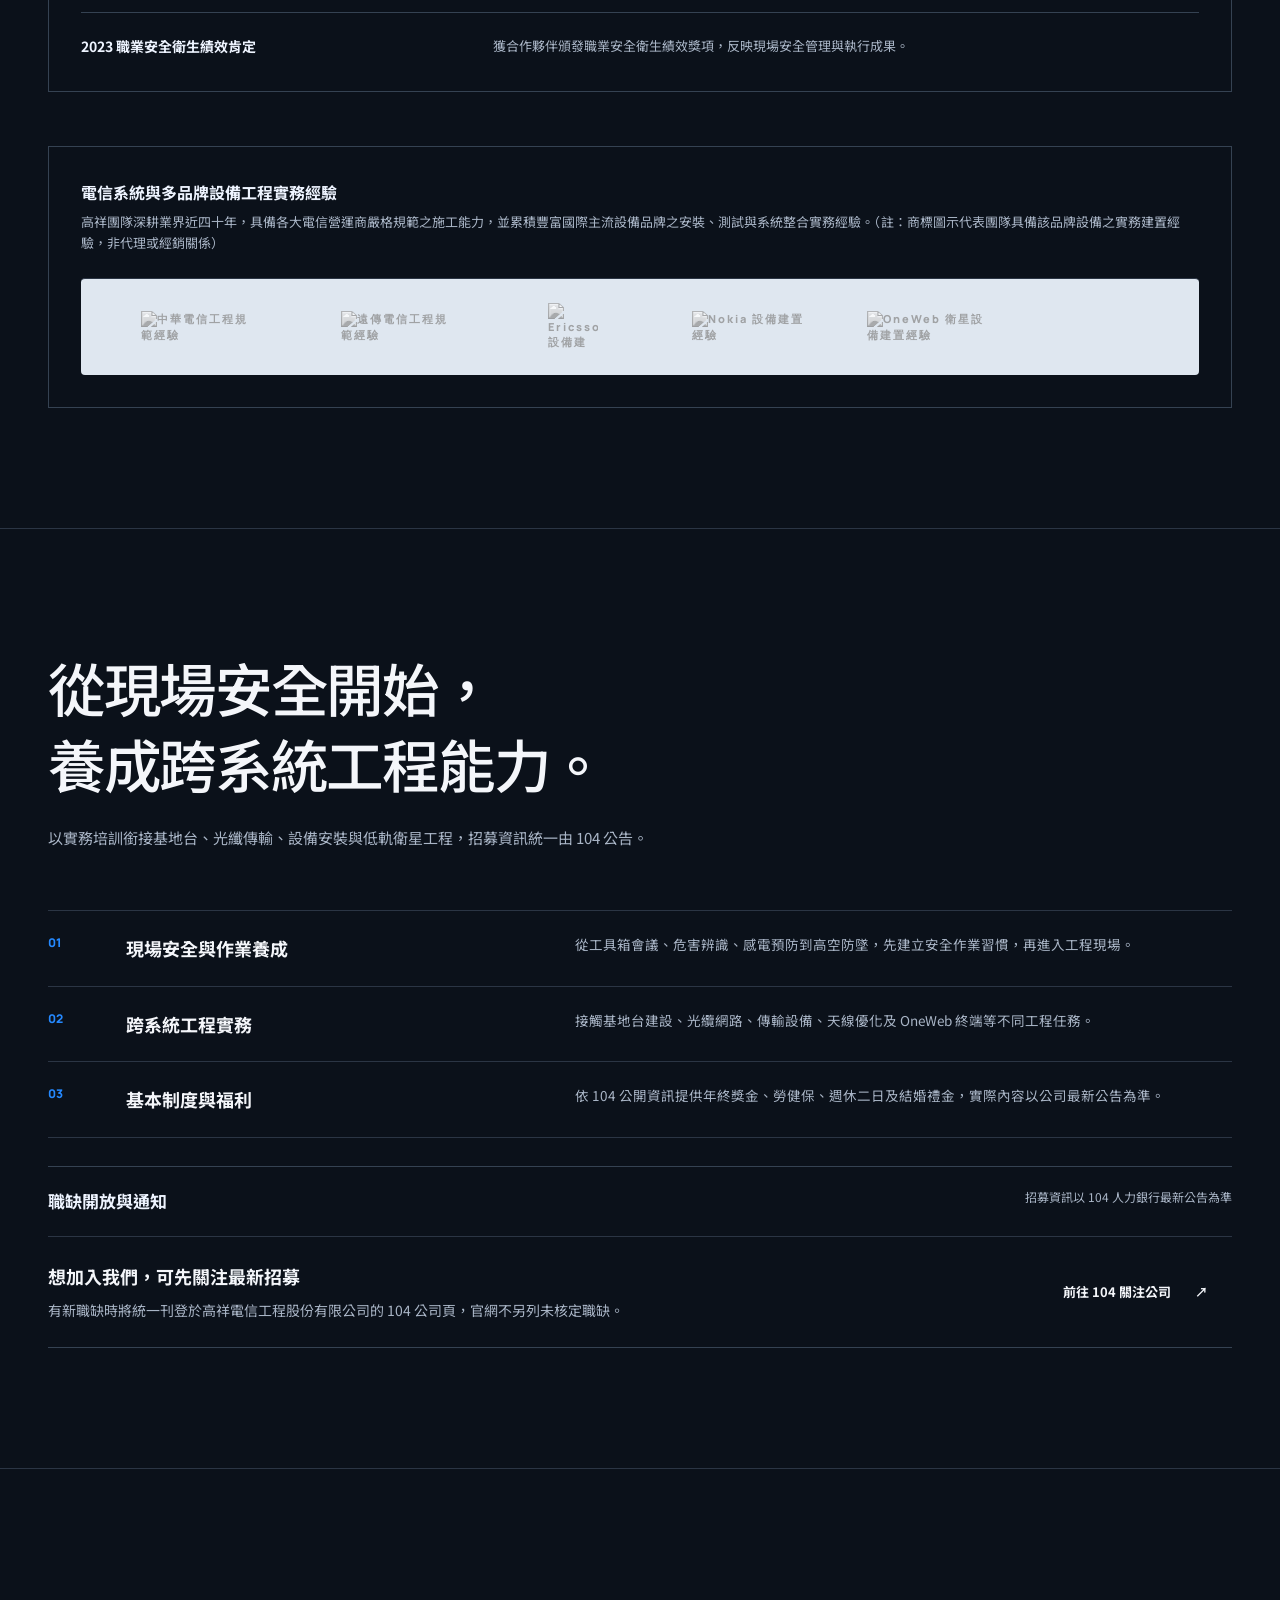
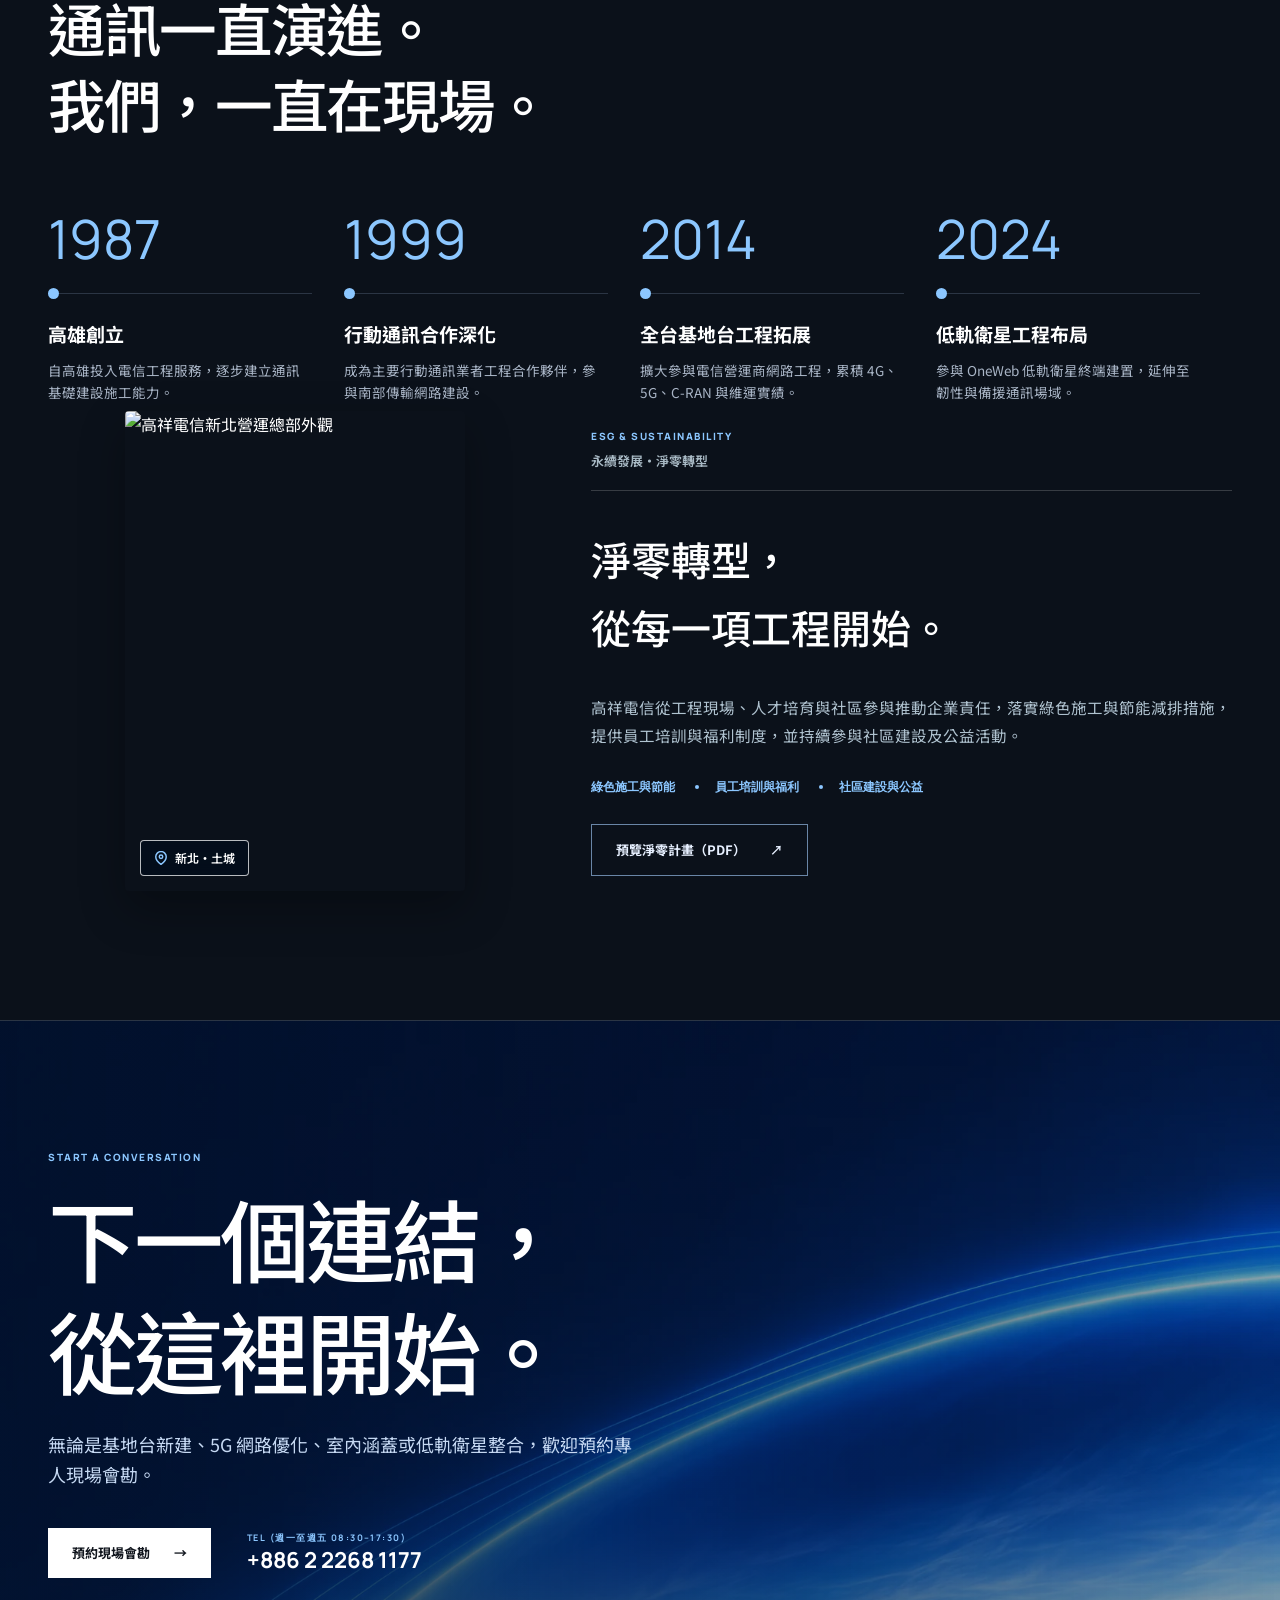
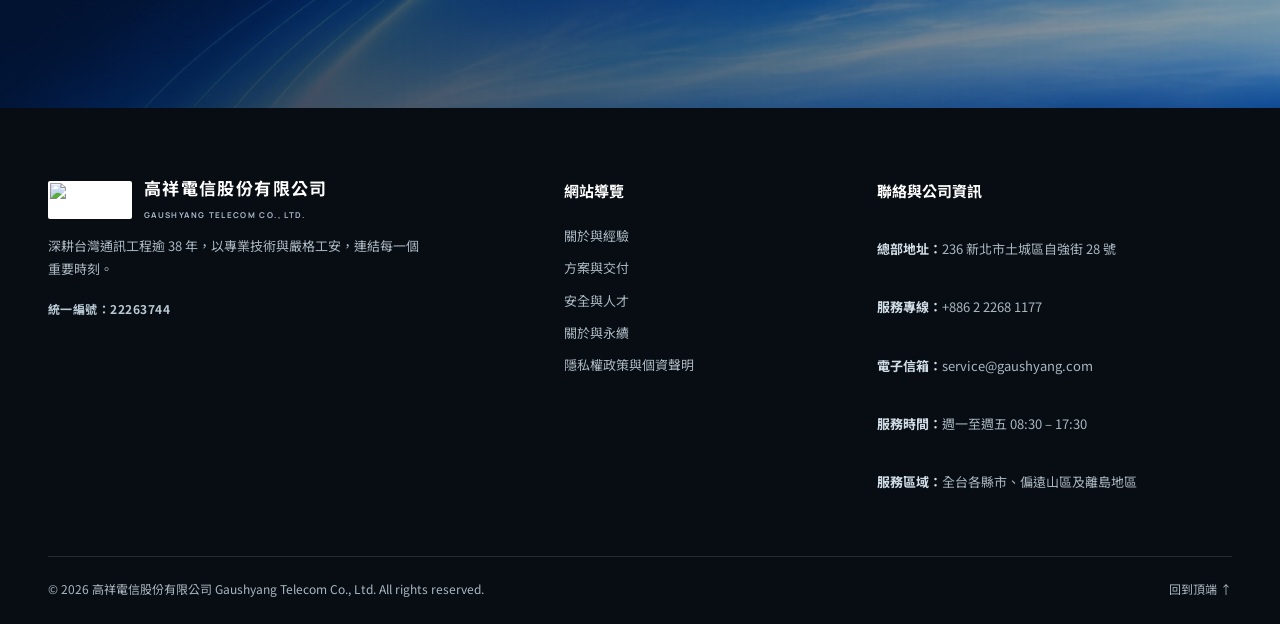
==== commit c9c9a620: "feat: introduce Signal design style and Sui-inspired disclosure navigation" ====
--- a/index.html
+++ b/index.html
@@ -1,829 +1,797 @@
-<!doctype html>
-<html lang="zh-Hant">
-<head>
-  <meta charset="utf-8">
-  <meta name="viewport" content="width=device-width, initial-scale=1">
-  <title>高祥電信股份有限公司｜電信工程・5G基地台建設・網路優化・衛星通訊</title>
-  <meta name="description" content="高祥電信深耕台灣通訊工程逾 38 年，專注 4G/5G 基地台建設、C-RAN 集中式機房、室內涵蓋系統、低軌衛星終端整合及全台通訊維運。具備電信級規範與完整工安制度。">
-  <meta name="keywords" content="高祥電信,基地台建設,5G網路優化,室內涵蓋,C-RAN施工,低軌衛星,OneWeb,電信工程,通訊系統整合">
-  <link rel="canonical" href="https://website-gaushyang.pages.dev/">
-
-  <!-- Open Graph / Facebook / LINE -->
-  <meta property="og:type" content="website">
-  <meta property="og:url" content="https://website-gaushyang.pages.dev/">
-  <meta property="og:title" content="高祥電信股份有限公司｜電信工程・5G基地台建設・網路優化・衛星通訊">
-  <meta property="og:description" content="深耕台灣通訊工程逾 38 年，整合現勘、施工、測試至驗收，以電信級標準打造穩定可靠的關鍵通訊基礎設施。">
-  <meta property="og:image" content="https://website-gaushyang.pages.dev/images/gaushyang-ai-park.jpg">
-  <meta property="og:locale" content="zh_TW">
-
-  <!-- Twitter Card -->
-  <meta name="twitter:card" content="summary_large_image">
-  <meta name="twitter:title" content="高祥電信股份有限公司｜讓關鍵通訊，持續連線">
-  <meta name="twitter:description" content="逾 38 年通訊工程實績，提供 4G/5G 基地台建設、網路優化、室內涵蓋與低軌衛星整合服務。">
-  <meta name="twitter:image" content="https://website-gaushyang.pages.dev/images/gaushyang-ai-park.jpg">
-
-  <link rel="icon" href="images/gaushyang-logo.jpg" type="image/jpeg">
-  <link rel="preload" as="image" href="images/hero/cape-of-good-hope.webp" type="image/webp" fetchpriority="high">
-  <link rel="preconnect" href="https://fonts.googleapis.com">
-  <link rel="preconnect" href="https://fonts.gstatic.com" crossorigin>
-  <link href="https://fonts.googleapis.com/css2?family=Manrope:wght@500;600;700;800&family=Noto+Sans+TC:wght@400;500;600;700;900&display=swap" rel="stylesheet">
-  <link rel="stylesheet" href="enterprise.css?v=20260922-solutions-merged">
-  <script src="https://challenges.cloudflare.com/turnstile/v0/api.js?render=explicit" defer></script>
-
-  <!-- JSON-LD 結構化資料 -->
-  <script type="application/ld+json">
-  {
-    "@context": "https://schema.org",
-    "@type": "Corporation",
-    "name": "高祥電信股份有限公司",
-    "alternateName": "Gaushyang Telecom Co., Ltd.",
-    "url": "https://website-gaushyang.pages.dev/",
-    "logo": "https://website-gaushyang.pages.dev/images/gaushyang-logo.jpg",
-    "image": "https://website-gaushyang.pages.dev/images/gaushyang-ai-park.jpg",
-    "description": "專業通訊工程服務商，深耕台灣逾 38 年，專注行動通訊基地台、5G 優化、室內涵蓋與衛星通訊整合。",
-    "address": {
-      "@type": "PostalAddress",
-      "streetAddress": "自強街 28 號",
-      "addressLocality": "土城區",
-      "addressRegion": "新北市",
-      "postalCode": "236",
-      "addressCountry": "TW"
-    },
-    "telephone": "+886-2-2268-1177",
-    "email": "service@gaushyang.com",
-    "foundingDate": "1987",
-    "areaServed": "Taiwan",
-    "knowsAbout": ["基地台建設", "5G 網路優化", "室內涵蓋 DAS", "C-RAN 施工", "低軌衛星地面站", "通訊工程"]
-  }
-  </script>
-</head>
-<body>
-  <a class="skip-link" href="#main">跳至主要內容</a>
-
-  <!-- 頂部導覽列 (Site Header) -->
-  <header class="site-header" id="top">
-    <div class="header-inner">
-      <a class="brand" href="#top" aria-label="高祥電信首頁">
-        <img src="images/gaushyang-logo.jpg" alt="高祥電信標誌">
-        <span><b>高祥電信</b><small>GAUSHYANG TELECOM</small></span>
-      </a>
-      <button class="menu-toggle" type="button" aria-expanded="false" aria-controls="site-nav" aria-label="開啟導覽選單">
-        <span></span><span></span>
-      </button>
-      <nav id="site-nav" class="site-nav" aria-label="主要導覽">
-        <a href="#company">關於與經驗</a>
-        <a href="#solutions">方案與交付</a>
-        <a href="#strength">安全與人才</a>
-        <a href="#about">關於與永續</a>
-        <button class="nav-contact-btn contact-modal-open" type="button">預約現場會勘 <span>↗</span></button>
-      </nav>
-    </div>
-  </header>
-
-  <main id="main">
-    <!-- 【第 1 順位】首頁定位、主次 CTA、實績數據與定義 (WEB-006, WEB-010, WEB-011) -->
-    <section class="hero" aria-labelledby="hero-title">
-      <div class="hero-media" aria-hidden="true"></div>
-      <div class="hero-shade"></div>
-      <div class="hero-grid"></div>
-
-      <div class="container hero-layout">
-        <!-- 左側主標與行動 -->
-        <div class="hero-content">
-          <p class="eyebrow light">TELECOMMUNICATION INFRASTRUCTURE SPECIALIST</p>
-          <h1 id="hero-title">讓關鍵通訊，<br><em>持續連線</em></h1>
-          <p class="hero-lead">深耕台灣通訊工程逾 38 年，從基地台建置、C-RAN 機房到低軌衛星整合，以電信級標準與嚴格工安流程，打造高韌性且穩定可靠的網路基礎設施。</p>
-          <div class="hero-actions">
-            <button class="button button-primary contact-modal-open" type="button">預約現場會勘 / 取得評估 <span>→</span></button>
-            <a class="text-link light" href="#solutions">探索通訊方案 <span>↘</span></a>
-          </div>
-        </div>
-
-      </div>
-
-      <!-- 【第 2 順位】關鍵實績數據與口徑定義 (WEB-011 強化成果數據定義) -->
-      <div class="hero-facts" aria-label="公司重點實績數據">
-        <div class="fact-item">
-          <strong>38<sup>+</sup> 年</strong>
-          <span>通訊工程深厚經驗</span>
-          <small class="fact-def">統計期間：1987 年創立至今</small>
-        </div>
-        <div class="fact-item">
-          <strong>10,000<sup>+</sup> 站次</strong>
-          <span>基地台建置與優化實績</span>
-          <small class="fact-def">涵蓋 2G/3G/4G/5G 宏基地台與微型站累計施工與優化站次</small>
-        </div>
-        <div class="fact-item">
-          <strong>全台覆蓋</strong>
-          <span>跨區調度與離島施工</span>
-          <small class="fact-def">本島 19 縣市、偏遠山區及澎金馬離島工程常駐調度</small>
-        </div>
-      </div>
-    </section>
-
-    <!-- 品牌粒子波與視覺轉場 (Brand Reveal) -->
-    <section id="brand-reveal" class="brand-reveal" aria-label="高祥電信品牌轉場">
-      <div class="brand-reveal-stage">
-        <canvas class="brand-signal-canvas" aria-hidden="true"></canvas>
-        <div class="brand-reveal-shade"></div>
-        <svg class="brand-reveal-mask" viewBox="0 0 1600 900" preserveAspectRatio="xMidYMid slice" aria-hidden="true">
-          <defs>
-            <mask id="gaushyang-word-mask">
-              <rect width="1600" height="900" fill="white"></rect>
-              <g class="brand-mask-word"><text x="800" y="520" text-anchor="middle">gaushyang</text></g>
-            </mask>
-            <radialGradient id="gaushyang-mask-surface" cx="50%" cy="42%" r="68%">
-              <stop offset="0%" stop-color="#23143d"></stop>
-              <stop offset="58%" stop-color="#14152e"></stop>
-              <stop offset="100%" stop-color="#080d20"></stop>
-            </radialGradient>
-            <linearGradient id="gaushyang-inner-surface" x1="0" y1="0" x2="0.9" y2="1">
-              <stop offset="0%" stop-color="#7cecff" stop-opacity="0.08"></stop>
-              <stop offset="48%" stop-color="#00d2ff" stop-opacity="0.2"></stop>
-              <stop offset="100%" stop-color="#176fbd" stop-opacity="0.08"></stop>
-            </linearGradient>
-            <filter id="gaushyang-inner-glow" x="0" y="0" width="100%" height="100%">
-              <feGaussianBlur in="SourceGraphic" stdDeviation="10" result="soft-blur"></feGaussianBlur>
-              <feComposite in="soft-blur" in2="SourceGraphic" operator="in" result="inner-softness"></feComposite>
-              <feFlood flood-color="#00d2ff" flood-opacity="0.46" result="inner-color"></feFlood>
-              <feComposite in="inner-color" in2="inner-softness" operator="in" result="inner-light"></feComposite>
-              <feMerge>
-                <feMergeNode in="SourceGraphic"></feMergeNode>
-                <feMergeNode in="inner-light"></feMergeNode>
-              </feMerge>
-            </filter>
-          </defs>
-          <rect width="1600" height="900" fill="url(#gaushyang-mask-surface)" mask="url(#gaushyang-word-mask)"></rect>
-          <g class="brand-mask-highlight brand-mask-word"><text x="800" y="520" text-anchor="middle">gaushyang</text></g>
-          <g class="brand-mask-emblem"><path d="M275 378L306 400L267 407Z"></path></g>
-        </svg>
-        <div class="brand-reveal-copy">
-          <p>GAUSHYANG TELECOM</p>
-          <h2>每一次連線，<br>都是我們對可靠的承諾</h2>
-        </div>
-        <div class="brand-scroll-cue" aria-hidden="true"><span>SCROLL TO EXPLORE</span><b></b></div>
-      </div>
-    </section>
-
-    <!-- 關於定位與核心優勢 -->
-    <section id="company" class="intro section">
-      <div class="container intro-grid reveal">
-        <div>
-          <p class="eyebrow">WHO WE ARE</p>
-          <p class="section-index">01</p>
-        </div>
-        <div>
-          <h2>專注通訊工程，<br>成為值得信任的長期夥伴。</h2>
-          <p class="large-copy">高祥電信服務台灣電信營運商與企業場域，累積跨世代通訊建設經驗，理解不同設備、場地與營運條件下的工程需求。</p>
-          <div class="intro-highlights">
-            <div class="highlight-item">
-              <b>單一合作窗口</b>
-              <p>由專案窗口協調工程需求與現場介面，讓合作溝通有明確對象。</p>
-            </div>
-            <div class="highlight-item">
-              <b>跨場域實務經驗</b>
-              <p>理解室外站點、集中式機房與室內空間的工程介面，因應不同場地與營運限制。</p>
-            </div>
-            <div class="highlight-item">
-              <b>多品牌設備經驗</b>
-              <p>具備 Ericsson、Nokia 與 OneWeb 設備的安裝及測試經驗。</p>
-            </div>
-          </div>
-        </div>
-      </div>
-    </section>
-
-    <!-- 通訊方案與應用情境：以五個服務卡片為統一入口 -->
-    <section id="solutions" class="solutions section section-dark">
-      <div class="container">
-        <span id="projects" class="legacy-section-anchor" aria-hidden="true"></span>
-        <div class="section-heading reveal">
-          <div>
-            <p class="eyebrow light">SOLUTIONS</p>
-            <p class="section-index">02</p>
-          </div>
-          <div>
-            <h2>從場域需求，<br>找到通訊方案。</h2>
-            <p>從常見需求與評估重點選擇方案，點入了解工程方法、驗收方式與交付內容。</p>
-          </div>
-        </div>
-
-        <div class="solution-grid">
-          <a id="project-ran" class="solution-card reveal" href="services/ran-construction.html" style="--image:url(background-image_2/ran-system-integration.jpg)" aria-label="了解行動網路與基地台建設服務">
-            <div class="card-number">01</div>
-            <div class="card-copy">
-              <p>RADIO ACCESS NETWORK</p>
-              <h3>行動網路與基地台建設</h3>
-              <span>適用新站建置與既有設備汰換，支援行動網路建設及站台升級。</span>
-              <span class="solution-proof">評估重點｜結構條件、設備介面與施工窗口</span>
-              <span class="solution-action">探索方案與應用 →</span>
-            </div>
-            <b aria-hidden="true">↗</b>
-          </a>
-
-          <a id="solution-optimization" class="solution-card reveal" href="services/network-optimization.html" style="--image:url(background-image_2/5g-network-optimization.jpg)" aria-label="了解 5G 網路優化與量測服務">
-            <div class="card-number">02</div>
-            <div class="card-copy">
-              <p>NETWORK OPTIMIZATION</p>
-              <h3>5G 網路優化與量測</h3>
-              <span>針對弱覆蓋、干擾與連線不穩，找出問題並驗證改善結果。</span>
-              <span class="solution-proof">驗證重點｜量測基準、原因判讀與改善複測</span>
-              <span class="solution-action">探索方案與應用 →</span>
-            </div>
-            <b aria-hidden="true">↗</b>
-          </a>
-
-          <a id="project-das" class="solution-card reveal" href="services/indoor-coverage.html" style="--image:url(background-image_2/indoor-coverage-solution.jpg)" aria-label="了解室內涵蓋與專網方案">
-            <div class="card-number">03</div>
-            <div class="card-copy">
-              <p>INDOOR CONNECTIVITY (DAS)</p>
-              <h3>室內涵蓋與專網方案</h3>
-              <span>適用商辦、展館與地下空間，改善室內訊號死角。</span>
-              <span class="solution-proof">評估重點｜樓層涵蓋、設備點位與進場條件</span>
-              <span class="solution-action">探索方案與應用 →</span>
-            </div>
-            <b aria-hidden="true">↗</b>
-          </a>
-
-          <a id="project-satellite" class="solution-card reveal" href="services/satellite-communication.html" style="--image:url(background-image_2/satellite-communication.jpg)" aria-label="了解低軌衛星通訊整合服務">
-            <div class="card-number">04</div>
-            <div class="card-copy">
-              <p>SATELLITE COMMUNICATION</p>
-              <h3>低軌衛星通訊整合</h3>
-              <span>適用地面網路不足或需要備援的場域，評估第二通訊路徑。</span>
-              <span class="solution-proof">評估重點｜對空條件、供電與備援介接</span>
-              <span class="solution-action">探索方案與應用 →</span>
-            </div>
-            <b aria-hidden="true">↗</b>
-          </a>
-
-          <a id="project-cran" class="solution-card solution-card-wide reveal" href="services/c-ran-integration.html" style="--image:url(background-image_2/c-ran-construction.jpg)" aria-label="了解 C-RAN 集中式機房施工整合服務">
-            <div class="card-number">05</div>
-            <div class="card-copy">
-              <p>CENTRALIZED RADIO ACCESS NETWORK</p>
-              <h3>C-RAN 機房整合</h3>
-              <span>適用機房擴充與密集站點整併，整合設備、光纖及電力介面。</span>
-              <span class="solution-proof">驗證重點｜端口對應、光纖量測與鏈路紀錄</span>
-              <span class="solution-action">探索方案與應用 →</span>
-            </div>
-            <b aria-hidden="true">↗</b>
-          </a>
-        </div>
-
-        <p class="solutions-context-note">應用情境為通用工程說明，不揭露個別客戶專案；方案範圍與驗收條件依實際需求確認。</p>
-        <aside class="confidentiality-note reveal" aria-labelledby="confidentiality-title">
-          <p class="eyebrow">CLIENT CONFIDENTIALITY</p>
-          <h3 id="confidentiality-title">專業交付，也尊重每一份託付。</h3>
-          <p>基於客戶保密約定，部分專案名稱、場址、設備配置與現場影像不予公開。本網站以可公開的工程能力、應用場景與品質管理方式說明服務；如需進一步評估合作，我們可於確認揭露範圍後，提供適當的技術說明與資料。</p>
-          <div class="solutions-contact-actions">
-            <button class="button button-primary contact-modal-open" type="button">預約工程諮詢 <span>→</span></button>
-            <a class="text-link light" href="#process">了解合作流程 <span>↓</span></a>
-          </div>
-        </aside>
-      </div>
-    </section>
-
-    <!-- 【第 5 順位】工程五階段流程與品質管理 (WEB-007 Process & Quality) -->
-    <section id="process" class="process-section section">
-      <div class="container">
-        <div class="section-heading reveal">
-          <div>
-            <p class="eyebrow">DELIVERY PROCESS</p>
-          </div>
-          <div>
-            <h2>合作五階段，<br>交付清楚可追溯。</h2>
-            <p>從確認場域條件到完成點交，五個階段讓您掌握合作進度與各階段可取得的文件。</p>
-          </div>
-        </div>
-
-        <div class="process-steps reveal">
-          <div class="process-step">
-            <div class="step-num">01</div>
-            <b>現場會勘</b>
-            <p>確認場域條件、需求與施工限制。</p>
-            <span class="step-output"><small>交付</small> 現勘照片、點位與路由紀錄</span>
-          </div>
-          <div class="process-step">
-            <div class="step-num">02</div>
-            <b>施工規劃</b>
-            <p>對齊圖面、工期、施工窗口與安全措施。</p>
-            <span class="step-output"><small>交付</small> 施工圖、排程與工安文件</span>
-          </div>
-          <div class="process-step">
-            <div class="step-num">03</div>
-            <b>現場施工</b>
-            <p>依核定計畫執行，記錄現場進度與異常。</p>
-            <span class="step-output"><small>交付</small> 施工日誌與前中後照片</span>
-          </div>
-          <div class="process-step">
-            <div class="step-num">04</div>
-            <b>測試與調校</b>
-            <p>依專案規範量測，修正異常並複測。</p>
-            <span class="step-output"><small>交付</small> 儀器讀值與測試報告</span>
-          </div>
-          <div class="process-step">
-            <div class="step-num">05</div>
-            <b>竣工與驗收</b>
-            <p>彙整成果與改善紀錄，完成點交。</p>
-            <span class="step-output"><small>交付</small> 竣工文件與驗收紀錄</span>
-          </div>
-        </div>
-
-        <div class="process-questions reveal">
-          <h3>開始合作前，您可能想了解</h3>
-          <details><summary>會勘與施工需要多久？</summary><p>請先提供場域位置、工程需求與預計時程。會勘安排及施工工期依場地條件、設備需求與可用施工窗口確認，由專案窗口與您協調。</p></details>
-          <details><summary>完工後的維運與緊急支援如何安排？</summary><p>維運範圍、聯絡窗口與回應時效依設備、場域及合約另行約定，於評估階段確認緊急聯絡與升級處理方式。</p></details>
-        </div>
-      </div>
-    </section>
-
-    <!-- 【第 6 順位】工安體系、資質證照與設備實務經驗 (WEB-003, WEB-005 Strength) -->
-    <section id="strength" class="strength section section-light">
-      <div class="container">
-        <div class="section-heading reveal">
-          <div>
-            <p class="eyebrow">SAFETY, QUALITY &amp; TALENT</p>
-            <p class="section-index">03</p>
-          </div>
-          <div>
-            <h2>制度化安全管理，<br>專業資質與實務經驗。</h2>
-            <p>依專案需求配置工安管理、專業人員與量測儀器，並以檢查紀錄及測試報告支持工程驗收。</p>
-          </div>
-        </div>
-
-        <!-- 四大工安品管支柱 -->
-        <div class="capability-list">
-          <article class="capability reveal">
-            <span>01</span>
-            <h3>嚴密工安防護體系</h3>
-            <p>高空作業強制使用合格背負式雙掛鉤安全帶、防墜器與專用安全帽；每日開工前落實「工具箱會議（TBM）」與安全危害告知。</p>
-          </article>
-          <article class="capability reveal">
-            <span>02</span>
-            <h3>精密專業儀器量測</h3>
-            <p>配備定期校正之高精度頻譜分析儀、Site Master 天饋線量測儀、OTDR 光纖損耗分析儀，以客觀數據作為驗收唯一標準。</p>
-          </article>
-          <article class="capability reveal">
-            <span>03</span>
-            <h3>全流程可溯性報表</h3>
-            <p>建立工程自主檢查清單、施工前中後照片對比紀錄、設備序號條碼歸檔，提供透明化工程竣工報告。</p>
-          </article>
-          <article class="capability reveal">
-            <span>04</span>
-            <h3>全台快速調度支援</h3>
-            <p>具備北、中、南跨區調度與多場域施工經驗，可即時配合電信營運商專案時程與緊急通訊障礙搶修。</p>
-          </article>
-          <article class="capability reveal">
-            <span>05</span>
-            <h3>電氣作業安全及感電預防</h3>
-            <p>透過感電風險辨識、絕緣與接地檢查、漏電保護、個人防護具及事故應變訓練，將電氣安全納入進場教育、工具箱會議與作業程序。</p>
-          </article>
-        </div>
-
-        <!-- 教材完整內容保留於原始資料，不在首頁獨立顯示 -->
-        <article class="safety-training-resource reveal" hidden>
-          <div class="safety-training-heading">
-            <div>
-              <p class="eyebrow">SAFETY TRAINING MATERIAL</p>
-              <h3>電氣作業安全及感電預防</h3>
-            </div>
-            <span class="training-file-meta">完整網頁教材</span>
-          </div>
-          <p class="training-summary">將感電原理、設備防護與事故應變整理為現場人員可執行的安全準則，作為進場教育、工具箱會議與定期複訓教材。</p>
-          <div class="training-chapters">
-            <details open>
-              <summary><span>01</span><b>認識感電與電氣災害</b><small>人體影響、災害類型與高風險情境</small></summary>
-              <div class="training-chapter-body">
-                <div class="training-reading-grid">
-                  <section>
-                    <h4>電流通過人體的影響</h4>
-                    <p>可能造成疼痛與痙攣、呼吸困難、神經與組織灼傷、心室纖維性顫動、心跳停止，嚴重時可能導致截肢、失明或死亡。</p>
-                    <p>電流通過心臟、中樞神經、頭部或脊椎都可能造成致命傷害，其中左手到前胸的電流路徑最短且會經過心臟，風險特別高。</p>
-                  </section>
-                  <section>
-                    <h4>四種常見電氣災害</h4>
-                    <dl class="training-definition-list">
-                      <div><dt>電擊感電</dt><dd>人體接觸帶電導體並形成電流回路。</dd></div>
-                      <div><dt>電弧灼傷</dt><dd>短路、接地故障或閃絡產生高溫電弧。</dd></div>
-                      <div><dt>電氣火災</dt><dd>過載、短路或漏電引燃周圍可燃物。</dd></div>
-                      <div><dt>靜電危害</dt><dd>靜電放電可能引發爆炸或火災。</dd></div>
-                    </dl>
-                  </section>
-                </div>
-                <aside class="training-alert"><b>高風險辨識</b><span>潮濕環境使用電動工具、接觸時間延長及電流經過心臟都會提高傷害程度。發現電流出入點、電灼傷或爆炸聲響時，應立即依事故程序處置。</span></aside>
-              </div>
-            </details>
-
-            <details>
-              <summary><span>02</span><b>防護設備與個人防護</b><small>絕緣、線路辨識、漏電保護與作業裝備</small></summary>
-              <div class="training-chapter-body">
-                <div class="training-reading-grid">
-                  <section>
-                    <h4>絕緣與線路辨識</h4>
-                    <p>電氣設備、開關、電線與電纜的絕緣層必須依電壓、溫度及濕度條件選用，作業前須確認完整無破損。任何電線或電纜都應先視為帶電。</p>
-                    <dl class="training-definition-list">
-                      <div><dt>帶電相線</dt><dd>常見黑、紅、藍或黃色絕緣層。</dd></div>
-                      <div><dt>中性線</dt><dd>常見白色或淺灰色絕緣層。</dd></div>
-                      <div><dt>接地線</dt><dd>綠色或綠底黃條紋絕緣層。</dd></div>
-                    </dl>
-                  </section>
-                  <section>
-                    <h4>漏電斷路器</h4>
-                    <p>設置於分路並保護末端負載回路，偵測微小漏電後比較額定值，觸發跳脫機構並切斷電源。教材規格範例為高感度 30mA、高速型 0.1 秒動作。</p>
-                    <h4>個人防護具</h4>
-                    <p>依作業內容使用安全眼鏡、絕緣手套、絕緣安全帽及握把無金屬外露的絕緣工具。作業前卸下戒指、項鍊、手錶、手鍊、鑰匙圈與耳環等金屬用品。</p>
-                  </section>
-                </div>
-              </div>
-            </details>
-
-            <details>
-              <summary><span>03</span><b>作業預防與事故應變</b><small>八項防止感電對策及五步驟緊急處置</small></summary>
-              <div class="training-chapter-body">
-                <h4>防止感電八項對策</h4>
-                <ol class="training-action-grid">
-                  <li><span>01</span>裝拆電線前確實停電並切斷電路。</li>
-                  <li><span>02</span>停電作業將開關切離，再使用驗電器確認。</li>
-                  <li><span>03</span>維修處開關上鎖、吊籤並設置警告標示。</li>
-                  <li><span>04</span>設置監視人員，全程監視作業過程。</li>
-                  <li><span>05</span>活線作業確實使用絕緣防護具。</li>
-                  <li><span>06</span>帶電電線實施絕緣並防止人員觸及。</li>
-                  <li><span>07</span>電氣設備非帶電金屬外殼確實接地。</li>
-                  <li><span>08</span>臨時用電分路裝設漏電斷路器。</li>
-                </ol>
-                <h4>事故緊急應變五步驟</h4>
-                <ol class="emergency-steps">
-                  <li><b>隔離電源</b><span>不危害自身安全的前提下關閉電源，或使用絕緣物移開帶電物。</span></li>
-                  <li><b>緊急呼救</b><span>立即通報 119，清楚告知事故地點與現場狀況。</span></li>
-                  <li><b>實施急救</b><span>由受過訓練的人員實施 CPR，維持傷者生命跡象。</span></li>
-                  <li><b>灼傷處理</b><span>移除傷者身上束縛物並儘速送醫。</span></li>
-                  <li><b>提供資訊</b><span>向醫護人員說明傷勢及現場處理過程。</span></li>
-                </ol>
-              </div>
-            </details>
-          </div>
-          <p class="training-closing">電氣危害預防是安全衛生管理的重點工作。透過危害辨識、教育訓練與作業程序落實，持續降低現場事故風險。</p>
-        </article>
-
-        <!-- 證照與資格合規資訊 (WEB-003) -->
-        <div class="credentials-box reveal">
-          <div class="credentials-header">
-            <b>專業資質與工安資格</b>
-            <span class="credentials-verified-note">公司級證明文件備查，依專案需求提供業主審閱</span>
-          </div>
-          <div class="credentials-grid">
-            <div class="cred-item">
-              <strong>NCC 電信工程相關執照</strong>
-              <span>具備公司級電信工程業相關執照，支援基地台、C-RAN、行動網路與無線傳輸工程。</span>
-            </div>
-            <div class="cred-item">
-              <strong>電信公會會員資格</strong>
-              <span>具備電信工程產業公會會員資格，公司級會員證明文件留存備查。</span>
-            </div>
-            <div class="cred-item">
-              <strong>ISO 45001 管理系統</strong>
-              <span>導入職業安全衛生管理系統，以制度化流程執行危害辨識、教育訓練與持續改善。</span>
-            </div>
-            <div class="cred-item">
-              <strong>Ericsson ERT 團隊認證</strong>
-              <span>團隊具備多項設備與工程技術認證；人員姓名及個別證號不於公開網站揭露。</span>
-            </div>
-          </div>
-          <div class="safety-recognition">
-            <b>2023 職業安全衛生績效肯定</b>
-            <span>獲合作夥伴頒發職業安全衛生績效獎項，反映現場安全管理與執行成果。</span>
-          </div>
-        </div>
-
-        <!-- 設備與系統工程經驗 (WEB-005 精準界定關係) -->
-        <div class="partner-section reveal">
-          <div class="partner-intro">
-            <b>電信系統與多品牌設備工程實務經驗</b>
-            <p>高祥團隊深耕業界近四十年，具備各大電信營運商嚴格規範之施工能力，並累積豐富國際主流設備品牌之安裝、測試與系統整合實務經驗。（註：商標圖示代表團隊具備該品牌設備之實務建置經驗，非代理或經銷關係）</p>
-          </div>
-          <div class="partner-strip">
-            <span>EXPERIENCED SYSTEMS</span>
-            <span class="partner-logo partner-logo-chunghwa"><img src="icon/Chunghwa_Telecom.svg.png" alt="中華電信工程規範經驗"></span>
-            <span class="partner-logo partner-logo-fet"><img src="icon/FET.png" alt="遠傳電信工程規範經驗"></span>
-            <span class="partner-logo partner-logo-ericsson"><img src="icon/ericsson.png" alt="Ericsson 設備建置經驗"></span>
-            <span class="partner-logo partner-logo-nokia"><img src="icon/nokia-normalized.png" alt="Nokia 設備建置經驗"></span>
-            <span class="partner-logo partner-logo-oneweb"><img src="icon/oneWeb.png" alt="OneWeb 衛星設備建置經驗"></span>
-          </div>
-        </div>
-      </div>
-    </section>
-
-    <!-- 【第 7 順位 A】人才招募與職涯培育專區 (WEB-012 Careers Section) -->
-    <section id="careers" class="careers-section section">
-      <div class="container">
-        <div class="section-heading reveal">
-          <div>
-            <p class="eyebrow">JOIN OUR TEAM</p>
-          </div>
-          <div>
-            <h2>從現場安全開始，<br>養成跨系統工程能力。</h2>
-            <p>以實務培訓銜接基地台、光纖傳輸、設備安裝與低軌衛星工程，招募資訊統一由 104 公告。</p>
-          </div>
-        </div>
-
-        <div class="careers-grid reveal">
-          <div class="career-pillar">
-            <span class="pillar-index">01</span>
-            <div><h3>現場安全與作業養成</h3><p>從工具箱會議、危害辨識、感電預防到高空防墜，先建立安全作業習慣，再進入工程現場。</p></div>
-          </div>
-          <div class="career-pillar">
-            <span class="pillar-index">02</span>
-            <div><h3>跨系統工程實務</h3><p>接觸基地台建設、光纜網路、傳輸設備、天線優化及 OneWeb 終端等不同工程任務。</p></div>
-          </div>
-          <div class="career-pillar">
-            <span class="pillar-index">03</span>
-            <div><h3>基本制度與福利</h3><p>依 104 公開資訊提供年終獎金、勞健保、週休二日及結婚禮金，實際內容以公司最新公告為準。</p></div>
-          </div>
-        </div>
-
-        <div class="jobs-box reveal">
-          <div class="jobs-header">
-            <b>職缺開放與通知</b>
-            <span>招募資訊以 104 人力銀行最新公告為準</span>
-          </div>
-          <div class="jobs-notice">
-            <div>
-              <strong>想加入我們，可先關注最新招募</strong>
-              <p>有新職缺時將統一刊登於高祥電信工程股份有限公司的 104 公司頁，官網不另列未核定職缺。</p>
-            </div>
-            <a class="button button-ghost-dark" href="https://www.104.com.tw/company/1a2x6bivgb" target="_blank" rel="noopener noreferrer">前往 104 關注公司 <span>↗</span></a>
-          </div>
-        </div>
-      </div>
-    </section>
-
-    <!-- 【第 7 順位 B】發展沿革與永續 ESG (WEB-003, Sustainability) -->
-    <section id="about" class="about-section section section-dark">
-      <div class="container">
-        <!-- 發展沿革 -->
-        <div class="section-heading reveal">
-          <div>
-            <p class="eyebrow light">OUR JOURNEY</p>
-            <p class="section-index">04</p>
-          </div>
-          <div>
-            <h2>深耕台灣三十八載，<br>走在通訊演進的最前線。</h2>
-          </div>
-        </div>
-
-        <div class="timeline reveal">
-          <article>
-            <b>1987</b>
-            <span></span>
-            <h3>高雄創立</h3>
-            <p>自高雄投入電信工程服務，逐步建立通訊基礎建設施工能力。</p>
-          </article>
-          <article>
-            <b>1999</b>
-            <span></span>
-            <h3>行動通訊合作深化</h3>
-            <p>成為主要行動通訊業者工程合作夥伴，參與南部傳輸網路建設。</p>
-          </article>
-          <article>
-            <b>2014</b>
-            <span></span>
-            <h3>全台基地台工程拓展</h3>
-            <p>擴大參與電信營運商網路工程，累積 4G、5G、C-RAN 與維運實績。</p>
-          </article>
-          <article>
-            <b>2024</b>
-            <span></span>
-            <h3>低軌衛星工程布局</h3>
-            <p>參與 OneWeb 低軌衛星終端建置，延伸至韌性與備援通訊場域。</p>
-          </article>
-        </div>
-
-        <!-- 永續 ESG 區塊 -->
-        <div id="sustainability" class="sustainability-block reveal">
-          <div class="sustainability-grid">
-            <figure class="sustainability-photo-card">
-              <img src="images/gaushyang-ai-park.jpg" alt="高祥電信新北營運總部外觀">
-              <figcaption class="location-tag">
-                <svg width="14" height="14" viewBox="0 0 24 24" fill="none" stroke="currentColor" stroke-width="2.5" stroke-linecap="round" stroke-linejoin="round" aria-hidden="true"><path d="M21 10c0 7-9 13-9 13s-9-6-9-13a9 9 0 0 1 18 0z"></path><circle cx="12" cy="10" r="3"></circle></svg>
-                <span>新北・土城</span>
-              </figcaption>
-            </figure>
-            <div class="sustainability-copy">
-              <div class="sustainability-heading">
-                <div class="sustainability-kicker">
-                  <p class="eyebrow light">ESG &amp; SUSTAINABILITY</p>
-                  <p>永續發展・淨零轉型</p>
-                </div>
-              </div>
-              <h2>淨零轉型，<br>從每一項工程開始。</h2>
-              <p>高祥電信從工程現場、人才培育與社區參與推動企業責任，落實綠色施工與節能減排措施，提供員工培訓與福利制度，並持續參與社區建設及公益活動。</p>
-              <ul class="sustainability-tags">
-                <li>綠色施工與節能</li>
-                <li>員工培訓與福利</li>
-                <li>社區建設與公益</li>
-              </ul>
-              <a id="view-esg-btn" class="button button-ghost sustainability-action" href="net-zero-plan/1.5C_Climate_Ambition.pdf" target="_blank" rel="noopener">預覽淨零計畫（PDF） <span>↗</span></a>
-            </div>
-            <figure class="sustainability-photo-card net-zero-visual">
-              <img src="background-image/cape of good hope.png" alt="綠色能源與海岸風力發電環境" loading="lazy" decoding="async">
-              <figcaption class="location-tag energy-tag"><span>GREEN ENGINEERING · NET ZERO</span></figcaption>
-            </figure>
-          </div>
-        </div>
-      </div>
-    </section>
-
-    <!-- 【第 8 順位】會勘預約、聯絡需求與全域表單 (WEB-004, WEB-006 Contact) -->
-    <section id="contact" class="contact section">
-      <canvas id="contact-wave-canvas" class="contact-wave-canvas" aria-hidden="true"></canvas>
-      <div class="contact-wave-overlay" aria-hidden="true"></div>
-      <div class="container contact-inner reveal">
-        <p class="eyebrow light">START A CONVERSATION</p>
-        <h2>一起建構下一個<br>可靠連線。</h2>
-        <p>無論是基地台新建、5G 網路優化、室內涵蓋或低軌衛星整合，歡迎預約專人現場會勘。</p>
-        <div class="contact-actions">
-          <button id="contact-modal-open" class="button button-white contact-modal-open" type="button">預約現場會勘 / 專案詢價 <span>→</span></button>
-          <a class="contact-phone" href="tel:+886222681177">
-            <small>TEL (週一至週五 08:30–17:30)</small>
-            +886 2 2268 1177
-          </a>
-        </div>
-      </div>
-    </section>
-  </main>
-
-  <!-- 詢價與現場會勘對話框 -->
-  <dialog id="contact-dialog" class="contact-dialog" aria-labelledby="contact-dialog-title">
-    <div class="contact-dialog-shell">
-      <button class="contact-dialog-close" type="button" data-dialog-close aria-label="關閉聯絡視窗">×</button>
-      <header class="contact-dialog-header">
-        <p class="eyebrow">PROJECT INQUIRY &amp; SURVEY</p>
-        <h2 id="contact-dialog-title">預約會勘與專案需求</h2>
-        <p>請填寫您的工程需求與場域資訊，送出前您可確認內容，專業工程顧問將於 1 個工作天內主動聯繫。</p>
-      </header>
-
-      <form id="contact-request-form" class="contact-request-form" name="project-inquiry" method="POST" novalidate>
-
-        <!-- 蜜罐防機器人欄位 -->
-        <p class="contact-honeypot" aria-hidden="true">
-          <label>請勿填寫此欄位<input name="bot-field" tabindex="-1" autocomplete="off"></label>
-        </p>
-
-        <!-- 步驟 1: 資料填寫視圖 -->
-        <div id="contact-form-view">
-          <fieldset class="contact-fieldset">
-            <legend><span>01</span> 請選擇需要的工程服務 <small>可複選</small></legend>
-            <div class="contact-service-options">
-              <label><input type="checkbox" name="services" value="4G／5G 基地台建設"><span>4G／5G 基地台建設</span></label>
-              <label><input type="checkbox" name="services" value="5G 網路優化與量測"><span>5G 網路優化與量測</span></label>
-              <label><input type="checkbox" name="services" value="C-RAN 集中式機房施工"><span>C-RAN 集中式機房施工</span></label>
-              <label><input type="checkbox" name="services" value="大型場館/室內涵蓋(DAS)"><span>大型場館/室內涵蓋(DAS)</span></label>
-              <label><input type="checkbox" name="services" value="低軌衛星通訊地面站整合"><span>低軌衛星通訊地面站整合</span></label>
-              <label><input type="checkbox" name="services" value="其他客製化工程需求"><span>其他客製化工程需求</span></label>
-            </div>
-            <p id="contact-service-error" class="contact-form-error" hidden>請至少勾選一項工程服務。</p>
-          </fieldset>
-
-          <fieldset class="contact-fieldset">
-            <legend><span>02</span> 留下聯絡與場域資訊</legend>
-            <div class="contact-form-grid">
-              <label>姓名／稱謂 *<input id="contact-name" name="name" type="text" autocomplete="name" maxlength="60" placeholder="例如：陳經理" required></label>
-              <label>公司／單位名稱<input id="contact-company" name="company" type="text" autocomplete="organization" maxlength="100" placeholder="例如：○○科技股份有限公司"></label>
-              <label>電子信箱（電話或信箱擇一）<input id="contact-email" name="email" type="email" autocomplete="email" maxlength="120" placeholder="name@example.com" aria-describedby="contact-channel-error"></label>
-              <label>聯絡電話（電話或信箱擇一）<input id="contact-phone" name="phone" type="tel" autocomplete="tel" maxlength="30" placeholder="0912-345-678 或 02-1234-5678" aria-describedby="contact-channel-error"></label>
-              <label>場域所在縣市<input id="contact-location" name="location" type="text" maxlength="50" placeholder="例如：台北市 / 新北市 / 高雄市"></label>
-              <label>方便聯絡時段<select id="contact-time" name="contactTime"><option value="皆可">皆可 (09:00–17:30)</option><option value="上午 09:00–12:00">上午 09:00–12:00</option><option value="下午 13:30–17:30">下午 13:30–17:30</option><option value="請先以 Email 聯絡">請先以 Email 聯絡</option></select></label>
-              <label class="contact-form-wide">需求說明與預計時程 *<textarea id="contact-message" name="message" rows="4" maxlength="600" placeholder="請簡述施工地點條件、預計時程或希望解決的通訊問題（例如：新廠房室內訊號死角改善、基地台天線置換等）" required></textarea></label>
-            </div>
-            <p id="contact-channel-error" class="contact-form-error" hidden>請至少提供電子信箱或聯絡電話其中一項。</p>
-          </fieldset>
-
-          <!-- 個資告知與隱私權同意勾選 (WEB-004) -->
-          <label class="contact-consent">
-            <input type="checkbox" name="consent" required>
-            <span>我已閱讀並同意<button type="button" class="privacy-trigger-btn" id="open-privacy-link">個人資料蒐集告知與隱私權條款</button>，並同意將以上資料用於本次業務諮詢與現場會勘聯繫。</span>
-          </label>
-          <div id="contact-turnstile" class="contact-turnstile" aria-label="安全驗證"></div>
-          <p id="contact-turnstile-error" class="contact-form-error" hidden>請先完成安全驗證。</p>
-
-          <div class="contact-dialog-actions">
-            <button class="contact-secondary-button" type="button" data-dialog-close>取消</button>
-            <button class="contact-primary-button" type="submit">下一步：確認內容 <span>→</span></button>
-          </div>
-        </div>
-
-        <!-- 步驟 2: 審閱確認視圖 -->
-        <div id="contact-review-view" class="contact-review-view" hidden>
-          <div class="contact-review-heading">
-            <span>03</span>
-            <div>
-              <b>確認聯絡與需求內容</b>
-              <p>請確認下列資訊正確無誤，確認後將送交高祥電信工程團隊。</p>
-            </div>
-          </div>
-          <dl id="contact-review-list" class="contact-review-list"></dl>
-          <p class="contact-mail-note">資料將透過安全連線送交高祥電信工程團隊。</p>
-          <p id="contact-submit-status" class="contact-submit-status" role="status" aria-live="polite"></p>
-          <div class="contact-dialog-actions">
-            <button id="contact-review-edit" class="contact-secondary-button" type="button">返回修改</button>
-            <button id="contact-submit" class="contact-primary-button" type="button">確認並送出 <span>→</span></button>
-          </div>
-        </div>
-
-        <!-- 步驟 3: 成功完成視圖 -->
-        <div id="contact-success-view" class="contact-success-view" hidden>
-          <span class="contact-success-mark" aria-hidden="true">✓</span>
-          <p class="eyebrow">REQUEST RECEIVED</p>
-          <h3>需求已成功送出</h3>
-          <p>感謝您的聯繫。高祥專業工程團隊已收到您的會勘與諮詢資料，我們將於 1 個工作天內依您指定的時段主動聯繫。</p>
-          <button class="contact-primary-button" type="button" data-dialog-close>完成</button>
-        </div>
-      </form>
-    </div>
-  </dialog>
-
-  <!-- 隱私權政策與個資告知彈窗 (WEB-004 Privacy Policy Dialog) -->
-  <dialog id="privacy-dialog" class="contact-dialog privacy-dialog" aria-labelledby="privacy-dialog-title">
-    <div class="contact-dialog-shell">
-      <button class="contact-dialog-close" type="button" data-privacy-close aria-label="關閉隱私權條款">×</button>
-      <header class="contact-dialog-header">
-        <p class="eyebrow">LEGAL &amp; PRIVACY</p>
-        <h2 id="privacy-dialog-title">個人資料蒐集告知與隱私權聲明</h2>
-        <p>最後更新日期：2026 年 8 月</p>
-      </header>
-      <div class="privacy-content">
-        <p>高祥電信股份有限公司（以下簡稱「本公司」）非常重視您的隱私權。為落實《個人資料保護法》之規範，特向您說明本公司蒐集、處理及利用您個人資料之目的與方式：</p>
-
-        <h4>一、蒐集之目的</h4>
-        <p>本公司蒐集您的個人資料，主要用於：</p>
-        <ul>
-          <li>工程諮詢、技術評估、報價與現場會勘聯繫。</li>
-          <li>客戶關係維護、專案進度回覆與售後服務支援。</li>
-          <li>法定權益維護與合約簽訂之必要前置作業。</li>
-        </ul>
-
-        <h4>二、蒐集之個人資料類別</h4>
-        <p>透過網站表單所蒐集之資料包含：姓名／稱謂、公司／單位名稱、聯絡電話、電子信箱（Email）、施工場域地點及需求說明內容。</p>
-
-        <h4>三、利用期間、地區、對象及方式</h4>
-        <ul>
-          <li><strong>期間：</strong>自您送出諮詢起，至蒐集目的消失或您要求刪除為止。</li>
-          <li><strong>地區：</strong>中華民國境內及本公司營運所及之地區。</li>
-          <li><strong>對象：</strong>本公司業務、專案與技術團隊，非經您同意或法律要求，絕不提供給無關之第三方。</li>
-          <li><strong>方式：</strong>以電子郵件、電話或現場會勘等合理合法之方式與您聯絡。</li>
-        </ul>
-
-        <h4>四、當事人權利</h4>
-        <p>依個資法第 3 條規定，您就本公司保有之個人資料得行使以下權利：查詢或請求閱覽、請求製給複製本、請求補充或更正、請求停止蒐集處理或利用、請求刪除。如欲行使上述權利，請透過客服信箱 <a href="mailto:service@gaushyang.com">service@gaushyang.com</a> 與我們聯繫。</p>
-
-        <h4>五、資料安全保護</h4>
-        <p>本公司採用業界標準之傳輸加密（SSL/HTTPS）與權限控管機制，防止未授權之存取、竄改或外洩。</p>
-      </div>
-      <div class="contact-dialog-actions">
-        <button class="contact-primary-button" type="button" data-privacy-close>我已了解並關閉</button>
-      </div>
-    </div>
-  </dialog>
-
-  <!-- 頁尾法定資訊與導覽 (WEB-003 Footer) -->
-  <footer class="site-footer">
-    <div class="container footer-grid">
-      <div class="footer-brand">
-        <a class="brand" href="#top">
-          <img src="images/gaushyang-logo.jpg" alt="高祥電信">
-          <span><b>高祥電信股份有限公司</b><small>GAUSHYANG TELECOM CO., LTD.</small></span>
-        </a>
-        <p>深耕台灣通訊工程逾 38 年，以專業技術與嚴格工安，連結每一個重要時刻。</p>
-        <div class="legal-badge-row">
-          <span class="company-registration-number">統一編號：22263744</span>
-        </div>
-      </div>
-
-      <div>
-        <b>網站導覽</b>
-        <a href="#company">關於與經驗</a>
-        <a href="#solutions">方案與交付</a>
-        <a href="#strength">安全與人才</a>
-        <a href="#about">關於與永續</a>
-          <a href="privacy.html">隱私權政策與個資聲明</a>
-      </div>
-
-      <div>
-        <b>聯絡與公司資訊</b>
-        <p><strong>總部地址：</strong>236 新北市土城區自強街 28 號</p>
-        <p><strong>服務專線：</strong><a href="tel:+886222681177">+886 2 2268 1177</a></p>
-        <p><strong>電子信箱：</strong><a href="mailto:service@gaushyang.com">service@gaushyang.com</a></p>
-        <p><strong>服務時間：</strong>週一至週五 08:30 – 17:30</p>
-        <p><strong>服務區域：</strong>全台各縣市、偏遠山區及離島地區</p>
-      </div>
-    </div>
-
-    <div class="container footer-bottom">
-      <span>© <span id="year"></span> 高祥電信股份有限公司 Gaushyang Telecom Co., Ltd. All rights reserved.</span>
-      <a href="#top">回到頂端 ↑</a>
-    </div>
-  </footer>
-
-  <script src="enterprise.js?v=20260922-confidentiality"></script>
-</body>
-</html>
+<!doctype html>
+<html lang="zh-Hant">
+<head>
+  <meta charset="utf-8">
+  <meta name="viewport" content="width=device-width, initial-scale=1">
+  <title>高祥電信股份有限公司｜電信工程・5G基地台建設・網路優化・衛星通訊</title>
+  <meta name="description" content="高祥電信深耕台灣通訊工程逾 38 年，專注 4G/5G 基地台建設、C-RAN 集中式機房、室內涵蓋系統、低軌衛星終端整合及全台通訊維運。具備電信級規範與完整工安制度。">
+  <meta name="keywords" content="高祥電信,基地台建設,5G網路優化,室內涵蓋,C-RAN施工,低軌衛星,OneWeb,電信工程,通訊系統整合">
+  <link rel="canonical" href="https://website-gaushyang.pages.dev/">
+
+  <!-- Open Graph / Facebook / LINE -->
+  <meta property="og:type" content="website">
+  <meta property="og:url" content="https://website-gaushyang.pages.dev/">
+  <meta property="og:title" content="高祥電信股份有限公司｜電信工程・5G基地台建設・網路優化・衛星通訊">
+  <meta property="og:description" content="深耕台灣通訊工程逾 38 年，整合現勘、施工、測試至驗收，以電信級標準打造穩定可靠的關鍵通訊基礎設施。">
+  <meta property="og:image" content="https://website-gaushyang.pages.dev/images/gaushyang-ai-park.jpg">
+  <meta property="og:locale" content="zh_TW">
+
+  <!-- Twitter Card -->
+  <meta name="twitter:card" content="summary_large_image">
+  <meta name="twitter:title" content="高祥電信股份有限公司｜讓關鍵通訊，持續連線">
+  <meta name="twitter:description" content="逾 38 年通訊工程實績，提供 4G/5G 基地台建設、網路優化、室內涵蓋與低軌衛星整合服務。">
+  <meta name="twitter:image" content="https://website-gaushyang.pages.dev/images/gaushyang-ai-park.jpg">
+
+  <link rel="icon" href="images/gaushyang-logo.jpg" type="image/jpeg">
+  <link rel="preload" as="image" href="images/signal-horizon.webp" type="image/webp" fetchpriority="high">
+  <link rel="preconnect" href="https://fonts.googleapis.com">
+  <link rel="preconnect" href="https://fonts.gstatic.com" crossorigin>
+  <link href="https://fonts.googleapis.com/css2?family=Manrope:wght@500;600;700;800&family=Noto+Sans+TC:wght@400;500;600;700;900&display=swap" rel="stylesheet">
+  <link rel="stylesheet" href="enterprise.css?v=20260922-solutions-merged">
+  <link rel="stylesheet" href="signal.css?v=20260922">
+  <script src="signal.js?v=20260922" defer></script>
+  <script src="https://challenges.cloudflare.com/turnstile/v0/api.js?render=explicit" defer></script>
+
+  <!-- JSON-LD 結構化資料 -->
+  <script type="application/ld+json">
+  {
+    "@context": "https://schema.org",
+    "@type": "Corporation",
+    "name": "高祥電信股份有限公司",
+    "alternateName": "Gaushyang Telecom Co., Ltd.",
+    "url": "https://website-gaushyang.pages.dev/",
+    "logo": "https://website-gaushyang.pages.dev/images/gaushyang-logo.jpg",
+    "image": "https://website-gaushyang.pages.dev/images/gaushyang-ai-park.jpg",
+    "description": "專業通訊工程服務商，深耕台灣逾 38 年，專注行動通訊基地台、5G 優化、室內涵蓋與衛星通訊整合。",
+    "address": {
+      "@type": "PostalAddress",
+      "streetAddress": "自強街 28 號",
+      "addressLocality": "土城區",
+      "addressRegion": "新北市",
+      "postalCode": "236",
+      "addressCountry": "TW"
+    },
+    "telephone": "+886-2-2268-1177",
+    "email": "service@gaushyang.com",
+    "foundingDate": "1987",
+    "areaServed": "Taiwan",
+    "knowsAbout": ["基地台建設", "5G 網路優化", "室內涵蓋 DAS", "C-RAN 施工", "低軌衛星地面站", "通訊工程"]
+  }
+  </script>
+</head>
+<body class="signal-home">
+  <a class="skip-link" href="#main">跳至主要內容</a>
+
+  <!-- 頂部導覽列 (Site Header) -->
+  <header class="site-header" id="top">
+    <div class="header-inner">
+      <a class="brand" href="#top" aria-label="高祥電信首頁">
+        <img src="images/gaushyang-logo.jpg" alt="高祥電信標誌">
+        <span><b>高祥電信</b><small>GAUSHYANG TELECOM</small></span>
+      </a>
+      <button class="menu-toggle" type="button" aria-expanded="false" aria-controls="site-nav" aria-label="開啟導覽選單">
+        <span></span><span></span>
+      </button>
+      <nav id="site-nav" class="site-nav" aria-label="主要導覽">
+        <a href="#company">關於與經驗</a>
+        <div class="nav-solutions">
+          <button class="mega-toggle" type="button" aria-expanded="false" aria-controls="solutions-menu">方案與交付 <span aria-hidden="true">+</span></button>
+          <div class="mega-menu" id="solutions-menu" hidden>
+            <div class="mega-intro"><span>OUR EXPERTISE</span><h2>每個場域，<br>都有連結的可能。</h2><a href="#solutions">探索所有通訊方案 ↗</a></div>
+            <div class="mega-links">
+              <a href="services/ran-construction.html"><small>01 / MOBILE NETWORK</small><b>行動網路與基地台建設 <span>↗</span></b></a>
+              <a href="services/network-optimization.html"><small>02 / OPTIMIZATION</small><b>5G 網路優化與量測 <span>↗</span></b></a>
+              <a href="services/indoor-coverage.html"><small>03 / INDOOR COVERAGE</small><b>室內涵蓋與專網方案 <span>↗</span></b></a>
+              <a href="services/satellite-communication.html"><small>04 / SATELLITE</small><b>低軌衛星通訊整合 <span>↗</span></b></a>
+              <a href="services/c-ran-integration.html"><small>05 / INFRASTRUCTURE</small><b>C-RAN 機房整合 <span>↗</span></b></a>
+              <a href="#process"><small>FROM PLAN TO DELIVERY</small><b>工程合作與交付流程 <span>↗</span></b></a>
+            </div>
+          </div>
+        </div>
+        <a href="#strength">安全與人才</a>
+        <a href="#about">關於與永續</a>
+        <button class="nav-contact-btn contact-modal-open" type="button">預約現場會勘 <span>↗</span></button>
+      </nav>
+    </div>
+  </header>
+
+  <main id="main">
+    <!-- 【第 1 順位】首頁定位、主次 CTA、實績數據與定義 (WEB-006, WEB-010, WEB-011) -->
+    <section class="hero signal-hero" aria-labelledby="hero-title">
+      <div class="signal-atmosphere" aria-hidden="true"></div>
+      <div class="container hero-layout">
+        <div class="hero-content">
+          <p class="eyebrow light">GAUSHYANG TELECOM / SINCE 1987</p>
+          <h1 id="hero-title">連結地面，<br><em>延伸可能。</em></h1>
+          <p class="hero-lead">從城市基地台到低軌衛星。<br>以扎實工程，讓每一次關鍵通訊持續連線。</p>
+          <div class="hero-actions">
+            <a class="button button-white" href="#solutions">探索通訊方案 <span>↗</span></a>
+            <button class="button signal-secondary contact-modal-open" type="button">預約現場會勘 <span>↗</span></button>
+          </div>
+        </div>
+      </div>
+      <div class="hero-coordinate" aria-hidden="true"><span>GROUND TO SPACE</span><span>↙</span></div>
+      <div class="hero-bottom"><span>通訊基礎建設，從現場走向未來。</span><a href="#company">向下探索 ↓</a></div>
+    </section>
+    <section class="signal-proof" aria-label="工程經驗與服務範圍">
+      <div class="hero-facts" aria-label="公司重點實績數據">
+        <div class="fact-item">
+          <strong>38<sup>+</sup> 年</strong>
+          <span>通訊工程深厚經驗</span>
+          <small class="fact-def">統計期間：1987 年創立至今</small>
+        </div>
+        <div class="fact-item">
+          <strong>10,000<sup>+</sup> 站次</strong>
+          <span>基地台建置與優化實績</span>
+          <small class="fact-def">涵蓋 2G/3G/4G/5G 宏基地台與微型站累計施工與優化站次</small>
+        </div>
+        <div class="fact-item">
+          <strong>全台覆蓋</strong>
+          <span>跨區調度與離島施工</span>
+          <small class="fact-def">本島 19 縣市、偏遠山區及澎金馬離島工程常駐調度</small>
+        </div>
+      </div>
+    </section>
+
+    <section id="company" class="intro section">
+      <div class="container intro-grid reveal">
+        <figure class="company-landscape"><img src="images/hero/cape-of-good-hope.webp" alt="海岸風力發電與通訊工程服務環境" loading="lazy" width="1200" height="800"><figcaption>立足台灣，連結每一個需要的地方。</figcaption></figure>
+        <div>
+          <p class="eyebrow">WHO WE ARE</p>
+          <p class="section-index">01</p>
+        </div>
+        <div>
+          <h2>看不見的訊號，<br>看得見的工程實力。</h2>
+          <p class="large-copy">高祥電信服務台灣電信營運商與企業場域，累積跨世代通訊建設經驗，理解不同設備、場地與營運條件下的工程需求。</p>
+          <div class="intro-highlights">
+            <div class="highlight-item">
+              <b>單一合作窗口</b>
+              <p>由專案窗口協調工程需求與現場介面，讓合作溝通有明確對象。</p>
+            </div>
+            <div class="highlight-item">
+              <b>跨場域實務經驗</b>
+              <p>理解室外站點、集中式機房與室內空間的工程介面，因應不同場地與營運限制。</p>
+            </div>
+            <div class="highlight-item">
+              <b>多品牌設備經驗</b>
+              <p>具備 Ericsson、Nokia 與 OneWeb 設備的安裝及測試經驗。</p>
+            </div>
+          </div>
+        </div>
+      </div>
+    </section>
+
+    <!-- 通訊方案與應用情境：以五個服務卡片為統一入口 -->
+    <section id="solutions" class="solutions section section-dark">
+      <div class="container">
+        <span id="projects" class="legacy-section-anchor" aria-hidden="true"></span>
+        <div class="section-heading reveal">
+          <div>
+            <p class="eyebrow light">SOLUTIONS</p>
+            <p class="section-index">02</p>
+          </div>
+          <div>
+            <h2>從地面到太空。<br>連結，沒有單一解法。</h2>
+            <p>從常見需求與評估重點選擇方案，點入了解工程方法、驗收方式與交付內容。</p>
+          </div>
+        </div>
+
+        <div class="solution-grid">
+          <a id="project-ran" class="solution-card reveal" href="services/ran-construction.html" style="--image:url(background-image_2/ran-system-integration.jpg)" aria-label="了解行動網路與基地台建設服務">
+            <div class="card-number">01</div>
+            <div class="card-copy">
+              <p>RADIO ACCESS NETWORK</p>
+              <h3>行動網路與基地台建設</h3>
+              <span>適用新站建置與既有設備汰換，支援行動網路建設及站台升級。</span>
+              <span class="solution-proof">評估重點｜結構條件、設備介面與施工窗口</span>
+              <span class="solution-action">探索方案與應用 →</span>
+            </div>
+            <b aria-hidden="true">↗</b>
+          </a>
+
+          <a id="solution-optimization" class="solution-card reveal" href="services/network-optimization.html" style="--image:url(background-image_2/5g-network-optimization.jpg)" aria-label="了解 5G 網路優化與量測服務">
+            <div class="card-number">02</div>
+            <div class="card-copy">
+              <p>NETWORK OPTIMIZATION</p>
+              <h3>5G 網路優化與量測</h3>
+              <span>針對弱覆蓋、干擾與連線不穩，找出問題並驗證改善結果。</span>
+              <span class="solution-proof">驗證重點｜量測基準、原因判讀與改善複測</span>
+              <span class="solution-action">探索方案與應用 →</span>
+            </div>
+            <b aria-hidden="true">↗</b>
+          </a>
+
+          <a id="project-das" class="solution-card reveal" href="services/indoor-coverage.html" style="--image:url(background-image_2/indoor-coverage-solution.jpg)" aria-label="了解室內涵蓋與專網方案">
+            <div class="card-number">03</div>
+            <div class="card-copy">
+              <p>INDOOR CONNECTIVITY (DAS)</p>
+              <h3>室內涵蓋與專網方案</h3>
+              <span>適用商辦、展館與地下空間，改善室內訊號死角。</span>
+              <span class="solution-proof">評估重點｜樓層涵蓋、設備點位與進場條件</span>
+              <span class="solution-action">探索方案與應用 →</span>
+            </div>
+            <b aria-hidden="true">↗</b>
+          </a>
+
+          <a id="project-satellite" class="solution-card reveal" href="services/satellite-communication.html" style="--image:url(background-image_2/satellite-communication.jpg)" aria-label="了解低軌衛星通訊整合服務">
+            <div class="card-number">04</div>
+            <div class="card-copy">
+              <p>SATELLITE COMMUNICATION</p>
+              <h3>低軌衛星通訊整合</h3>
+              <span>適用地面網路不足或需要備援的場域，評估第二通訊路徑。</span>
+              <span class="solution-proof">評估重點｜對空條件、供電與備援介接</span>
+              <span class="solution-action">探索方案與應用 →</span>
+            </div>
+            <b aria-hidden="true">↗</b>
+          </a>
+
+          <a id="project-cran" class="solution-card solution-card-wide reveal" href="services/c-ran-integration.html" style="--image:url(background-image_2/c-ran-construction.jpg)" aria-label="了解 C-RAN 集中式機房施工整合服務">
+            <div class="card-number">05</div>
+            <div class="card-copy">
+              <p>CENTRALIZED RADIO ACCESS NETWORK</p>
+              <h3>C-RAN 機房整合</h3>
+              <span>適用機房擴充與密集站點整併，整合設備、光纖及電力介面。</span>
+              <span class="solution-proof">驗證重點｜端口對應、光纖量測與鏈路紀錄</span>
+              <span class="solution-action">探索方案與應用 →</span>
+            </div>
+            <b aria-hidden="true">↗</b>
+          </a>
+        </div>
+
+        <p class="solutions-context-note">應用情境為通用工程說明，不揭露個別客戶專案；方案範圍與驗收條件依實際需求確認。</p>
+        <aside class="confidentiality-note reveal" aria-labelledby="confidentiality-title">
+          <p class="eyebrow">CLIENT CONFIDENTIALITY</p>
+          <h3 id="confidentiality-title">專業交付，也尊重每一份託付。</h3>
+          <p>基於客戶保密約定，部分專案名稱、場址、設備配置與現場影像不予公開。本網站以可公開的工程能力、應用場景與品質管理方式說明服務；如需進一步評估合作，我們可於確認揭露範圍後，提供適當的技術說明與資料。</p>
+          <div class="solutions-contact-actions">
+            <button class="button button-primary contact-modal-open" type="button">預約現場會勘 <span>→</span></button>
+            <a class="text-link light" href="#process">了解合作流程 <span>↓</span></a>
+          </div>
+        </aside>
+      </div>
+    </section>
+
+    <!-- 【第 5 順位】工程五階段流程與品質管理 (WEB-007 Process & Quality) -->
+    <section id="process" class="process-section section">
+      <div class="container">
+        <div class="section-heading reveal">
+          <div>
+            <p class="eyebrow">DELIVERY PROCESS</p>
+          </div>
+          <div>
+            <h2>讓每一步，<br>都有可靠的下一步。</h2>
+            <p>從確認場域條件到完成點交，五個階段讓您掌握合作進度與各階段可取得的文件。</p>
+          </div>
+        </div>
+
+        <div class="process-steps reveal">
+          <div class="process-step">
+            <div class="step-num">01</div>
+            <b>現場會勘</b>
+            <p>確認場域條件、需求與施工限制。</p>
+            <span class="step-output"><small>交付</small> 現勘照片、點位與路由紀錄</span>
+          </div>
+          <div class="process-step">
+            <div class="step-num">02</div>
+            <b>施工規劃</b>
+            <p>對齊圖面、工期、施工窗口與安全措施。</p>
+            <span class="step-output"><small>交付</small> 施工圖、排程與工安文件</span>
+          </div>
+          <div class="process-step">
+            <div class="step-num">03</div>
+            <b>現場施工</b>
+            <p>依核定計畫執行，記錄現場進度與異常。</p>
+            <span class="step-output"><small>交付</small> 施工日誌與前中後照片</span>
+          </div>
+          <div class="process-step">
+            <div class="step-num">04</div>
+            <b>測試與調校</b>
+            <p>依專案規範量測，修正異常並複測。</p>
+            <span class="step-output"><small>交付</small> 儀器讀值與測試報告</span>
+          </div>
+          <div class="process-step">
+            <div class="step-num">05</div>
+            <b>竣工與驗收</b>
+            <p>彙整成果與改善紀錄，完成點交。</p>
+            <span class="step-output"><small>交付</small> 竣工文件與驗收紀錄</span>
+          </div>
+        </div>
+
+        <div class="process-questions reveal">
+          <h3>開始合作前，您可能想了解</h3>
+          <details><summary>會勘與施工需要多久？</summary><p>請先提供場域位置、工程需求與預計時程。會勘安排及施工工期依場地條件、設備需求與可用施工窗口確認，由專案窗口與您協調。</p></details>
+          <details><summary>完工後的維運與緊急支援如何安排？</summary><p>維運範圍、聯絡窗口與回應時效依設備、場域及合約另行約定，於評估階段確認緊急聯絡與升級處理方式。</p></details>
+        </div>
+      </div>
+    </section>
+
+    <!-- 【第 6 順位】工安體系、資質證照與設備實務經驗 (WEB-003, WEB-005 Strength) -->
+    <section id="strength" class="strength section section-light">
+      <div class="container">
+        <div class="section-heading reveal">
+          <div>
+            <p class="eyebrow">SAFETY, QUALITY &amp; TALENT</p>
+            <p class="section-index">03</p>
+          </div>
+          <div>
+            <h2>可靠的背後，<br>是毫不妥協的標準。</h2>
+            <p>依專案需求配置工安管理、專業人員與量測儀器，並以檢查紀錄及測試報告支持工程驗收。</p>
+          </div>
+        </div>
+
+        <!-- 四大工安品管支柱 -->
+        <div class="capability-list">
+          <article class="capability reveal">
+            <span>01</span>
+            <h3>嚴密工安防護體系</h3>
+            <p>高空作業強制使用合格背負式雙掛鉤安全帶、防墜器與專用安全帽；每日開工前落實「工具箱會議（TBM）」與安全危害告知。</p>
+          </article>
+          <article class="capability reveal">
+            <span>02</span>
+            <h3>精密專業儀器量測</h3>
+            <p>配備定期校正之高精度頻譜分析儀、Site Master 天饋線量測儀、OTDR 光纖損耗分析儀，以客觀數據作為驗收唯一標準。</p>
+          </article>
+          <article class="capability reveal">
+            <span>03</span>
+            <h3>全流程可溯性報表</h3>
+            <p>建立工程自主檢查清單、施工前中後照片對比紀錄、設備序號條碼歸檔，提供透明化工程竣工報告。</p>
+          </article>
+          <article class="capability reveal">
+            <span>04</span>
+            <h3>全台快速調度支援</h3>
+            <p>具備北、中、南跨區調度與多場域施工經驗，可即時配合電信營運商專案時程與緊急通訊障礙搶修。</p>
+          </article>
+          <article class="capability reveal">
+            <span>05</span>
+            <h3>電氣作業安全及感電預防</h3>
+            <p>透過感電風險辨識、絕緣與接地檢查、漏電保護、個人防護具及事故應變訓練，將電氣安全納入進場教育、工具箱會議與作業程序。</p>
+          </article>
+        </div>
+
+        <!-- 教材完整內容保留於原始資料，不在首頁獨立顯示 -->
+        <article class="safety-training-resource reveal" hidden>
+          <div class="safety-training-heading">
+            <div>
+              <p class="eyebrow">SAFETY TRAINING MATERIAL</p>
+              <h3>電氣作業安全及感電預防</h3>
+            </div>
+            <span class="training-file-meta">完整網頁教材</span>
+          </div>
+          <p class="training-summary">將感電原理、設備防護與事故應變整理為現場人員可執行的安全準則，作為進場教育、工具箱會議與定期複訓教材。</p>
+          <div class="training-chapters">
+            <details open>
+              <summary><span>01</span><b>認識感電與電氣災害</b><small>人體影響、災害類型與高風險情境</small></summary>
+              <div class="training-chapter-body">
+                <div class="training-reading-grid">
+                  <section>
+                    <h4>電流通過人體的影響</h4>
+                    <p>可能造成疼痛與痙攣、呼吸困難、神經與組織灼傷、心室纖維性顫動、心跳停止，嚴重時可能導致截肢、失明或死亡。</p>
+                    <p>電流通過心臟、中樞神經、頭部或脊椎都可能造成致命傷害，其中左手到前胸的電流路徑最短且會經過心臟，風險特別高。</p>
+                  </section>
+                  <section>
+                    <h4>四種常見電氣災害</h4>
+                    <dl class="training-definition-list">
+                      <div><dt>電擊感電</dt><dd>人體接觸帶電導體並形成電流回路。</dd></div>
+                      <div><dt>電弧灼傷</dt><dd>短路、接地故障或閃絡產生高溫電弧。</dd></div>
+                      <div><dt>電氣火災</dt><dd>過載、短路或漏電引燃周圍可燃物。</dd></div>
+                      <div><dt>靜電危害</dt><dd>靜電放電可能引發爆炸或火災。</dd></div>
+                    </dl>
+                  </section>
+                </div>
+                <aside class="training-alert"><b>高風險辨識</b><span>潮濕環境使用電動工具、接觸時間延長及電流經過心臟都會提高傷害程度。發現電流出入點、電灼傷或爆炸聲響時，應立即依事故程序處置。</span></aside>
+              </div>
+            </details>
+
+            <details>
+              <summary><span>02</span><b>防護設備與個人防護</b><small>絕緣、線路辨識、漏電保護與作業裝備</small></summary>
+              <div class="training-chapter-body">
+                <div class="training-reading-grid">
+                  <section>
+                    <h4>絕緣與線路辨識</h4>
+                    <p>電氣設備、開關、電線與電纜的絕緣層必須依電壓、溫度及濕度條件選用，作業前須確認完整無破損。任何電線或電纜都應先視為帶電。</p>
+                    <dl class="training-definition-list">
+                      <div><dt>帶電相線</dt><dd>常見黑、紅、藍或黃色絕緣層。</dd></div>
+                      <div><dt>中性線</dt><dd>常見白色或淺灰色絕緣層。</dd></div>
+                      <div><dt>接地線</dt><dd>綠色或綠底黃條紋絕緣層。</dd></div>
+                    </dl>
+                  </section>
+                  <section>
+                    <h4>漏電斷路器</h4>
+                    <p>設置於分路並保護末端負載回路，偵測微小漏電後比較額定值，觸發跳脫機構並切斷電源。教材規格範例為高感度 30mA、高速型 0.1 秒動作。</p>
+                    <h4>個人防護具</h4>
+                    <p>依作業內容使用安全眼鏡、絕緣手套、絕緣安全帽及握把無金屬外露的絕緣工具。作業前卸下戒指、項鍊、手錶、手鍊、鑰匙圈與耳環等金屬用品。</p>
+                  </section>
+                </div>
+              </div>
+            </details>
+
+            <details>
+              <summary><span>03</span><b>作業預防與事故應變</b><small>八項防止感電對策及五步驟緊急處置</small></summary>
+              <div class="training-chapter-body">
+                <h4>防止感電八項對策</h4>
+                <ol class="training-action-grid">
+                  <li><span>01</span>裝拆電線前確實停電並切斷電路。</li>
+                  <li><span>02</span>停電作業將開關切離，再使用驗電器確認。</li>
+                  <li><span>03</span>維修處開關上鎖、吊籤並設置警告標示。</li>
+                  <li><span>04</span>設置監視人員，全程監視作業過程。</li>
+                  <li><span>05</span>活線作業確實使用絕緣防護具。</li>
+                  <li><span>06</span>帶電電線實施絕緣並防止人員觸及。</li>
+                  <li><span>07</span>電氣設備非帶電金屬外殼確實接地。</li>
+                  <li><span>08</span>臨時用電分路裝設漏電斷路器。</li>
+                </ol>
+                <h4>事故緊急應變五步驟</h4>
+                <ol class="emergency-steps">
+                  <li><b>隔離電源</b><span>不危害自身安全的前提下關閉電源，或使用絕緣物移開帶電物。</span></li>
+                  <li><b>緊急呼救</b><span>立即通報 119，清楚告知事故地點與現場狀況。</span></li>
+                  <li><b>實施急救</b><span>由受過訓練的人員實施 CPR，維持傷者生命跡象。</span></li>
+                  <li><b>灼傷處理</b><span>移除傷者身上束縛物並儘速送醫。</span></li>
+                  <li><b>提供資訊</b><span>向醫護人員說明傷勢及現場處理過程。</span></li>
+                </ol>
+              </div>
+            </details>
+          </div>
+          <p class="training-closing">電氣危害預防是安全衛生管理的重點工作。透過危害辨識、教育訓練與作業程序落實，持續降低現場事故風險。</p>
+        </article>
+
+        <!-- 證照與資格合規資訊 (WEB-003) -->
+        <div class="credentials-box reveal">
+          <div class="credentials-header">
+            <b>專業資質與工安資格</b>
+            <span class="credentials-verified-note">公司級證明文件備查，依專案需求提供業主審閱</span>
+          </div>
+          <div class="credentials-grid">
+            <div class="cred-item">
+              <strong>NCC 電信工程相關執照</strong>
+              <span>具備公司級電信工程業相關執照，支援基地台、C-RAN、行動網路與無線傳輸工程。</span>
+            </div>
+            <div class="cred-item">
+              <strong>電信公會會員資格</strong>
+              <span>具備電信工程產業公會會員資格，公司級會員證明文件留存備查。</span>
+            </div>
+            <div class="cred-item">
+              <strong>ISO 45001 管理系統</strong>
+              <span>導入職業安全衛生管理系統，以制度化流程執行危害辨識、教育訓練與持續改善。</span>
+            </div>
+            <div class="cred-item">
+              <strong>Ericsson ERT 團隊認證</strong>
+              <span>團隊具備多項設備與工程技術認證；人員姓名及個別證號不於公開網站揭露。</span>
+            </div>
+          </div>
+          <div class="safety-recognition">
+            <b>2023 職業安全衛生績效肯定</b>
+            <span>獲合作夥伴頒發職業安全衛生績效獎項，反映現場安全管理與執行成果。</span>
+          </div>
+        </div>
+
+        <!-- 設備與系統工程經驗 (WEB-005 精準界定關係) -->
+        <div class="partner-section reveal">
+          <div class="partner-intro">
+            <b>電信系統與多品牌設備工程實務經驗</b>
+            <p>高祥團隊深耕業界近四十年，具備各大電信營運商嚴格規範之施工能力，並累積豐富國際主流設備品牌之安裝、測試與系統整合實務經驗。（註：商標圖示代表團隊具備該品牌設備之實務建置經驗，非代理或經銷關係）</p>
+          </div>
+          <div class="partner-strip">
+            <span>EXPERIENCED SYSTEMS</span>
+            <span class="partner-logo partner-logo-chunghwa"><img src="icon/Chunghwa_Telecom.svg.png" alt="中華電信工程規範經驗"></span>
+            <span class="partner-logo partner-logo-fet"><img src="icon/FET.png" alt="遠傳電信工程規範經驗"></span>
+            <span class="partner-logo partner-logo-ericsson"><img src="icon/ericsson.png" alt="Ericsson 設備建置經驗"></span>
+            <span class="partner-logo partner-logo-nokia"><img src="icon/nokia-normalized.png" alt="Nokia 設備建置經驗"></span>
+            <span class="partner-logo partner-logo-oneweb"><img src="icon/oneWeb.png" alt="OneWeb 衛星設備建置經驗"></span>
+          </div>
+        </div>
+      </div>
+    </section>
+
+    <!-- 【第 7 順位 A】人才招募與職涯培育專區 (WEB-012 Careers Section) -->
+    <section id="careers" class="careers-section section">
+      <div class="container">
+        <div class="section-heading reveal">
+          <div>
+            <p class="eyebrow">JOIN OUR TEAM</p>
+          </div>
+          <div>
+            <h2>從現場安全開始，<br>養成跨系統工程能力。</h2>
+            <p>以實務培訓銜接基地台、光纖傳輸、設備安裝與低軌衛星工程，招募資訊統一由 104 公告。</p>
+          </div>
+        </div>
+
+        <div class="careers-grid reveal">
+          <div class="career-pillar">
+            <span class="pillar-index">01</span>
+            <div><h3>現場安全與作業養成</h3><p>從工具箱會議、危害辨識、感電預防到高空防墜，先建立安全作業習慣，再進入工程現場。</p></div>
+          </div>
+          <div class="career-pillar">
+            <span class="pillar-index">02</span>
+            <div><h3>跨系統工程實務</h3><p>接觸基地台建設、光纜網路、傳輸設備、天線優化及 OneWeb 終端等不同工程任務。</p></div>
+          </div>
+          <div class="career-pillar">
+            <span class="pillar-index">03</span>
+            <div><h3>基本制度與福利</h3><p>依 104 公開資訊提供年終獎金、勞健保、週休二日及結婚禮金，實際內容以公司最新公告為準。</p></div>
+          </div>
+        </div>
+
+        <div class="jobs-box reveal">
+          <div class="jobs-header">
+            <b>職缺開放與通知</b>
+            <span>招募資訊以 104 人力銀行最新公告為準</span>
+          </div>
+          <div class="jobs-notice">
+            <div>
+              <strong>想加入我們，可先關注最新招募</strong>
+              <p>有新職缺時將統一刊登於高祥電信工程股份有限公司的 104 公司頁，官網不另列未核定職缺。</p>
+            </div>
+            <a class="button button-ghost-dark" href="https://www.104.com.tw/company/1a2x6bivgb" target="_blank" rel="noopener noreferrer">前往 104 關注公司 <span>↗</span></a>
+          </div>
+        </div>
+      </div>
+    </section>
+
+    <!-- 【第 7 順位 B】發展沿革與永續 ESG (WEB-003, Sustainability) -->
+    <section id="about" class="about-section section section-dark">
+      <div class="container">
+        <!-- 發展沿革 -->
+        <div class="section-heading reveal">
+          <div>
+            <p class="eyebrow light">OUR JOURNEY</p>
+            <p class="section-index">04</p>
+          </div>
+          <div>
+            <h2>通訊一直演進。<br>我們，一直在現場。</h2>
+          </div>
+        </div>
+
+        <div class="timeline reveal">
+          <article>
+            <b>1987</b>
+            <span></span>
+            <h3>高雄創立</h3>
+            <p>自高雄投入電信工程服務，逐步建立通訊基礎建設施工能力。</p>
+          </article>
+          <article>
+            <b>1999</b>
+            <span></span>
+            <h3>行動通訊合作深化</h3>
+            <p>成為主要行動通訊業者工程合作夥伴，參與南部傳輸網路建設。</p>
+          </article>
+          <article>
+            <b>2014</b>
+            <span></span>
+            <h3>全台基地台工程拓展</h3>
+            <p>擴大參與電信營運商網路工程，累積 4G、5G、C-RAN 與維運實績。</p>
+          </article>
+          <article>
+            <b>2024</b>
+            <span></span>
+            <h3>低軌衛星工程布局</h3>
+            <p>參與 OneWeb 低軌衛星終端建置，延伸至韌性與備援通訊場域。</p>
+          </article>
+        </div>
+
+        <!-- 永續 ESG 區塊 -->
+        <div id="sustainability" class="sustainability-block reveal">
+          <div class="sustainability-grid">
+            <figure class="sustainability-photo-card">
+              <img src="images/gaushyang-ai-park.jpg" alt="高祥電信新北營運總部外觀">
+              <figcaption class="location-tag">
+                <svg width="14" height="14" viewBox="0 0 24 24" fill="none" stroke="currentColor" stroke-width="2.5" stroke-linecap="round" stroke-linejoin="round" aria-hidden="true"><path d="M21 10c0 7-9 13-9 13s-9-6-9-13a9 9 0 0 1 18 0z"></path><circle cx="12" cy="10" r="3"></circle></svg>
+                <span>新北・土城</span>
+              </figcaption>
+            </figure>
+            <div class="sustainability-copy">
+              <div class="sustainability-heading">
+                <div class="sustainability-kicker">
+                  <p class="eyebrow light">ESG &amp; SUSTAINABILITY</p>
+                  <p>永續發展・淨零轉型</p>
+                </div>
+              </div>
+              <h2>淨零轉型，<br>從每一項工程開始。</h2>
+              <p>高祥電信從工程現場、人才培育與社區參與推動企業責任，落實綠色施工與節能減排措施，提供員工培訓與福利制度，並持續參與社區建設及公益活動。</p>
+              <ul class="sustainability-tags">
+                <li>綠色施工與節能</li>
+                <li>員工培訓與福利</li>
+                <li>社區建設與公益</li>
+              </ul>
+              <a id="view-esg-btn" class="button button-ghost sustainability-action" href="net-zero-plan/1.5C_Climate_Ambition.pdf" target="_blank" rel="noopener">預覽淨零計畫（PDF） <span>↗</span></a>
+            </div>
+            <figure class="sustainability-photo-card net-zero-visual">
+              <img src="background-image/cape of good hope.png" alt="綠色能源與海岸風力發電環境" loading="lazy" decoding="async">
+              <figcaption class="location-tag energy-tag"><span>GREEN ENGINEERING · NET ZERO</span></figcaption>
+            </figure>
+          </div>
+        </div>
+      </div>
+    </section>
+
+    <!-- 【第 8 順位】會勘預約、聯絡需求與全域表單 (WEB-004, WEB-006 Contact) -->
+    <section id="contact" class="contact section">
+
+      <div class="contact-wave-overlay" aria-hidden="true"></div>
+      <div class="container contact-inner reveal">
+        <p class="eyebrow light">START A CONVERSATION</p>
+        <h2>下一個連結，<br>從這裡開始。</h2>
+        <p>無論是基地台新建、5G 網路優化、室內涵蓋或低軌衛星整合，歡迎預約專人現場會勘。</p>
+        <div class="contact-actions">
+          <button id="contact-modal-open" class="button button-white contact-modal-open" type="button">預約現場會勘 <span>→</span></button>
+          <a class="contact-phone" href="tel:+886222681177">
+            <small>TEL (週一至週五 08:30–17:30)</small>
+            +886 2 2268 1177
+          </a>
+        </div>
+      </div>
+    </section>
+  </main>
+
+  <!-- 詢價與現場會勘對話框 -->
+  <dialog id="contact-dialog" class="contact-dialog" aria-labelledby="contact-dialog-title">
+    <div class="contact-dialog-shell">
+      <button class="contact-dialog-close" type="button" data-dialog-close aria-label="關閉聯絡視窗">×</button>
+      <header class="contact-dialog-header">
+        <p class="eyebrow">PROJECT INQUIRY &amp; SURVEY</p>
+        <h2 id="contact-dialog-title">預約會勘與專案需求</h2>
+        <p>請填寫您的工程需求與場域資訊，送出前您可確認內容，專業工程顧問將於 1 個工作天內主動聯繫。</p>
+      </header>
+
+      <form id="contact-request-form" class="contact-request-form" name="project-inquiry" method="POST" novalidate>
+
+        <!-- 蜜罐防機器人欄位 -->
+        <p class="contact-honeypot" aria-hidden="true">
+          <label>請勿填寫此欄位<input name="bot-field" tabindex="-1" autocomplete="off"></label>
+        </p>
+
+        <!-- 步驟 1: 資料填寫視圖 -->
+        <div id="contact-form-view">
+          <fieldset class="contact-fieldset">
+            <legend><span>01</span> 請選擇需要的工程服務 <small>可複選</small></legend>
+            <div class="contact-service-options">
+              <label><input type="checkbox" name="services" value="4G／5G 基地台建設"><span>4G／5G 基地台建設</span></label>
+              <label><input type="checkbox" name="services" value="5G 網路優化與量測"><span>5G 網路優化與量測</span></label>
+              <label><input type="checkbox" name="services" value="C-RAN 集中式機房施工"><span>C-RAN 集中式機房施工</span></label>
+              <label><input type="checkbox" name="services" value="大型場館/室內涵蓋(DAS)"><span>大型場館/室內涵蓋(DAS)</span></label>
+              <label><input type="checkbox" name="services" value="低軌衛星通訊地面站整合"><span>低軌衛星通訊地面站整合</span></label>
+              <label><input type="checkbox" name="services" value="其他客製化工程需求"><span>其他客製化工程需求</span></label>
+            </div>
+            <p id="contact-service-error" class="contact-form-error" hidden>請至少勾選一項工程服務。</p>
+          </fieldset>
+
+          <fieldset class="contact-fieldset">
+            <legend><span>02</span> 留下聯絡與場域資訊</legend>
+            <div class="contact-form-grid">
+              <label>姓名／稱謂 *<input id="contact-name" name="name" type="text" autocomplete="name" maxlength="60" placeholder="例如：陳經理" required></label>
+              <label>公司／單位名稱<input id="contact-company" name="company" type="text" autocomplete="organization" maxlength="100" placeholder="例如：○○科技股份有限公司"></label>
+              <label>電子信箱（電話或信箱擇一）<input id="contact-email" name="email" type="email" autocomplete="email" maxlength="120" placeholder="name@example.com" aria-describedby="contact-channel-error"></label>
+              <label>聯絡電話（電話或信箱擇一）<input id="contact-phone" name="phone" type="tel" autocomplete="tel" maxlength="30" placeholder="0912-345-678 或 02-1234-5678" aria-describedby="contact-channel-error"></label>
+              <label>場域所在縣市<input id="contact-location" name="location" type="text" maxlength="50" placeholder="例如：台北市 / 新北市 / 高雄市"></label>
+              <label>方便聯絡時段<select id="contact-time" name="contactTime"><option value="皆可">皆可 (09:00–17:30)</option><option value="上午 09:00–12:00">上午 09:00–12:00</option><option value="下午 13:30–17:30">下午 13:30–17:30</option><option value="請先以 Email 聯絡">請先以 Email 聯絡</option></select></label>
+              <label class="contact-form-wide">需求說明與預計時程 *<textarea id="contact-message" name="message" rows="4" maxlength="600" placeholder="請簡述施工地點條件、預計時程或希望解決的通訊問題（例如：新廠房室內訊號死角改善、基地台天線置換等）" required></textarea></label>
+            </div>
+            <p id="contact-channel-error" class="contact-form-error" hidden>請至少提供電子信箱或聯絡電話其中一項。</p>
+          </fieldset>
+
+          <!-- 個資告知與隱私權同意勾選 (WEB-004) -->
+          <label class="contact-consent">
+            <input type="checkbox" name="consent" required>
+            <span>我已閱讀並同意<button type="button" class="privacy-trigger-btn" id="open-privacy-link">個人資料蒐集告知與隱私權條款</button>，並同意將以上資料用於本次業務諮詢與現場會勘聯繫。</span>
+          </label>
+          <div id="contact-turnstile" class="contact-turnstile" aria-label="安全驗證"></div>
+          <p id="contact-turnstile-error" class="contact-form-error" hidden>請先完成安全驗證。</p>
+
+          <div class="contact-dialog-actions">
+            <button class="contact-secondary-button" type="button" data-dialog-close>取消</button>
+            <button class="contact-primary-button" type="submit">下一步：確認內容 <span>→</span></button>
+          </div>
+        </div>
+
+        <!-- 步驟 2: 審閱確認視圖 -->
+        <div id="contact-review-view" class="contact-review-view" hidden>
+          <div class="contact-review-heading">
+            <span>03</span>
+            <div>
+              <b>確認聯絡與需求內容</b>
+              <p>請確認下列資訊正確無誤，確認後將送交高祥電信工程團隊。</p>
+            </div>
+          </div>
+          <dl id="contact-review-list" class="contact-review-list"></dl>
+          <p class="contact-mail-note">資料將透過安全連線送交高祥電信工程團隊。</p>
+          <p id="contact-submit-status" class="contact-submit-status" role="status" aria-live="polite"></p>
+          <div class="contact-dialog-actions">
+            <button id="contact-review-edit" class="contact-secondary-button" type="button">返回修改</button>
+            <button id="contact-submit" class="contact-primary-button" type="button">確認並送出 <span>→</span></button>
+          </div>
+        </div>
+
+        <!-- 步驟 3: 成功完成視圖 -->
+        <div id="contact-success-view" class="contact-success-view" hidden>
+          <span class="contact-success-mark" aria-hidden="true">✓</span>
+          <p class="eyebrow">REQUEST RECEIVED</p>
+          <h3>需求已成功送出</h3>
+          <p>感謝您的聯繫。高祥專業工程團隊已收到您的會勘與諮詢資料，我們將於 1 個工作天內依您指定的時段主動聯繫。</p>
+          <button class="contact-primary-button" type="button" data-dialog-close>完成</button>
+        </div>
+      </form>
+    </div>
+  </dialog>
+
+  <!-- 隱私權政策與個資告知彈窗 (WEB-004 Privacy Policy Dialog) -->
+  <dialog id="privacy-dialog" class="contact-dialog privacy-dialog" aria-labelledby="privacy-dialog-title">
+    <div class="contact-dialog-shell">
+      <button class="contact-dialog-close" type="button" data-privacy-close aria-label="關閉隱私權條款">×</button>
+      <header class="contact-dialog-header">
+        <p class="eyebrow">LEGAL &amp; PRIVACY</p>
+        <h2 id="privacy-dialog-title">個人資料蒐集告知與隱私權聲明</h2>
+        <p>最後更新日期：2026 年 8 月</p>
+      </header>
+      <div class="privacy-content">
+        <p>高祥電信股份有限公司（以下簡稱「本公司」）非常重視您的隱私權。為落實《個人資料保護法》之規範，特向您說明本公司蒐集、處理及利用您個人資料之目的與方式：</p>
+
+        <h4>一、蒐集之目的</h4>
+        <p>本公司蒐集您的個人資料，主要用於：</p>
+        <ul>
+          <li>工程諮詢、技術評估、報價與現場會勘聯繫。</li>
+          <li>客戶關係維護、專案進度回覆與售後服務支援。</li>
+          <li>法定權益維護與合約簽訂之必要前置作業。</li>
+        </ul>
+
+        <h4>二、蒐集之個人資料類別</h4>
+        <p>透過網站表單所蒐集之資料包含：姓名／稱謂、公司／單位名稱、聯絡電話、電子信箱（Email）、施工場域地點及需求說明內容。</p>
+
+        <h4>三、利用期間、地區、對象及方式</h4>
+        <ul>
+          <li><strong>期間：</strong>自您送出諮詢起，至蒐集目的消失或您要求刪除為止。</li>
+          <li><strong>地區：</strong>中華民國境內及本公司營運所及之地區。</li>
+          <li><strong>對象：</strong>本公司業務、專案與技術團隊，非經您同意或法律要求，絕不提供給無關之第三方。</li>
+          <li><strong>方式：</strong>以電子郵件、電話或現場會勘等合理合法之方式與您聯絡。</li>
+        </ul>
+
+        <h4>四、當事人權利</h4>
+        <p>依個資法第 3 條規定，您就本公司保有之個人資料得行使以下權利：查詢或請求閱覽、請求製給複製本、請求補充或更正、請求停止蒐集處理或利用、請求刪除。如欲行使上述權利，請透過客服信箱 <a href="mailto:service@gaushyang.com">service@gaushyang.com</a> 與我們聯繫。</p>
+
+        <h4>五、資料安全保護</h4>
+        <p>本公司採用業界標準之傳輸加密（SSL/HTTPS）與權限控管機制，防止未授權之存取、竄改或外洩。</p>
+      </div>
+      <div class="contact-dialog-actions">
+        <button class="contact-primary-button" type="button" data-privacy-close>我已了解並關閉</button>
+      </div>
+    </div>
+  </dialog>
+
+  <!-- 頁尾法定資訊與導覽 (WEB-003 Footer) -->
+  <footer class="site-footer">
+    <div class="container footer-grid">
+      <div class="footer-brand">
+        <a class="brand" href="#top">
+          <img src="images/gaushyang-logo.jpg" alt="高祥電信">
+          <span><b>高祥電信股份有限公司</b><small>GAUSHYANG TELECOM CO., LTD.</small></span>
+        </a>
+        <p>深耕台灣通訊工程逾 38 年，以專業技術與嚴格工安，連結每一個重要時刻。</p>
+        <div class="legal-badge-row">
+          <span class="company-registration-number">統一編號：22263744</span>
+        </div>
+      </div>
+
+      <div>
+        <b>網站導覽</b>
+        <a href="#company">關於與經驗</a>
+        <a href="#solutions">方案與交付</a>
+        <a href="#strength">安全與人才</a>
+        <a href="#about">關於與永續</a>
+          <a href="privacy.html">隱私權政策與個資聲明</a>
+      </div>
+
+      <div>
+        <b>聯絡與公司資訊</b>
+        <p><strong>總部地址：</strong>236 新北市土城區自強街 28 號</p>
+        <p><strong>服務專線：</strong><a href="tel:+886222681177">+886 2 2268 1177</a></p>
+        <p><strong>電子信箱：</strong><a href="mailto:service@gaushyang.com">service@gaushyang.com</a></p>
+        <p><strong>服務時間：</strong>週一至週五 08:30 – 17:30</p>
+        <p><strong>服務區域：</strong>全台各縣市、偏遠山區及離島地區</p>
+      </div>
+    </div>
+
+    <div class="container footer-bottom">
+      <span>© <span id="year"></span> 高祥電信股份有限公司 Gaushyang Telecom Co., Ltd. All rights reserved.</span>
+      <a href="#top">回到頂端 ↑</a>
+    </div>
+  </footer>
+
+  <script src="enterprise.js?v=20260922-confidentiality"></script>
+</body>
+</html>
--- a/signal.css
+++ b/signal.css
@@ -0,0 +1,240 @@
+/* Signal design: native CSS, inspired by the visible Sui hero and mega navigation.
+   Radius: 0 controls, 4px imagery. Layers: atmosphere 0, content 1, header 50.
+   DESIGN_VARIANCE 8 / MOTION_INTENSITY 4 / VISUAL_DENSITY 4. */
+:root { --blue:#2589ff; --blue-hover:#096add; --cyan:#8cc7ff; --cyan-glow:#8cc7ff; --radius-sm:4px; --radius-md:4px; --radius-lg:4px; }
+.signal-home { --ink:#f4f6fa; --muted:#a9b5c6; --line:#2b3544; --paper:#131a24; --navy:#0b111a; --navy-dark:#070b12; --max:1400px; background:#0b111a; color:var(--ink); }
+.signal-home .container { width:min(var(--max),calc(100% - 96px)); }
+.signal-home .section { padding:120px 0; background:#0b111a; border-top:1px solid var(--line); }
+.signal-home .site-header,.signal-home .site-header.scrolled { inset:16px 20px auto; background:#10151d; color:#f4f6fa; border:1px solid #303640; box-shadow:none; backdrop-filter:none; }
+.signal-home .header-inner { height:70px; width:calc(100% - 40px); gap:24px; }
+.signal-home .brand img { height:38px; }
+.signal-home .brand b { font-size:17px; }
+.signal-home .brand small,.signal-home .site-header.scrolled .brand small { color:#aab7c9; font-size:8px; }
+.signal-home .site-nav { gap:28px; font-size:13px; }
+.signal-home .site-nav > a { white-space:nowrap; }
+.signal-home .nav-contact-btn,.signal-home .site-header.scrolled .nav-contact-btn { background:#2589ff; color:#07111e; border:0; border-radius:0; min-height:42px; white-space:nowrap; }
+.signal-home .nav-contact-btn:hover { background:#88c4ff; }
+.mega-toggle { display:flex; align-items:center; gap:12px; padding:12px 0; color:inherit; background:none; border:0; cursor:pointer; font:inherit; }
+.mega-toggle>span { display:grid; place-items:center; width:18px; height:18px; background:#2a323e; font:16px/1 sans-serif; }
+.mega-toggle[aria-expanded=true]>span { background:#2589ff; color:#07111e; transform:rotate(45deg); }
+.mega-menu { position:absolute; top:100%; left:-1px; right:-1px; display:grid; grid-template-columns:1fr 2fr; gap:48px; padding:40px; background:#10151d; border:1px solid #303640; box-shadow:0 35px 55px #0006; }
+.mega-menu[hidden] { display:none; }
+.mega-intro>span,.mega-links small { font:10px/1.5 Manrope,sans-serif; letter-spacing:.1em; color:#9baac0; }
+.mega-intro h2 { font-size:32px; line-height:1.5; font-weight:500; margin:18px 0 24px; }
+.mega-intro>a { font-size:13px; color:#8cc7ff; }
+.mega-links { display:grid; grid-template-columns:1fr 1fr; gap:0 28px; }
+.mega-links>a { padding:18px 8px; border-bottom:1px solid #303640; }
+.mega-links b { display:flex; justify-content:space-between; gap:14px; font-weight:500; margin-top:8px; font-size:15px; }
+.mega-links a:hover { background:#1a2638; }
+.signal-home :is(a,button,summary):focus-visible { outline:2px solid #8cc7ff; outline-offset:5px; }
+.signal-home .signal-hero { min-height:780px; min-height:max(740px,100svh); padding:148px 0 88px; display:flex; align-items:center; background:#031734; overflow:hidden; isolation:isolate; }
+.signal-atmosphere { position:absolute; inset:0; z-index:-1; background:linear-gradient(90deg,#02112c44,transparent 80%),url('images/signal-horizon.webp') center/cover no-repeat; }
+.signal-home .hero-layout { display:block; padding:0; min-height:0; }
+.signal-home .hero-content { max-width:none; width:100%; padding:0; }
+.signal-home .hero .eyebrow { color:#b8d8ff; font:11px/1.5 Manrope,sans-serif; letter-spacing:.16em; margin-bottom:28px; }
+.signal-home .hero h1 { font-size:clamp(70px,8.6vw,138px); line-height:1.16; letter-spacing:-.065em; font-weight:500; margin:0; }
+.signal-home .hero h1 em { font-style:normal; color:#fff; }
+.signal-home .hero-lead { font-size:17px; line-height:1.85; max-width:520px; margin:28px 0 26px; color:#e2edff; }
+.signal-home .hero-actions { gap:10px; margin:0; }
+.signal-home .button { min-height:50px; padding:14px 24px; border-radius:0; font-size:13px; white-space:nowrap; }
+.signal-home .button-primary { background:#2589ff; color:#07111e; border-color:#2589ff; }
+.signal-home .button-primary:hover { background:#8cc7ff; border-color:#8cc7ff; }
+.signal-home .button-white { color:#10151d; background:#fff; border-color:#fff; }
+.signal-home .signal-secondary { background:#091627; border:1px solid #9fb9d9; color:#fff; }
+.signal-home .signal-secondary:hover { background:#213a59; }
+.hero-coordinate { position:absolute; right:48px; top:41%; display:flex; flex-direction:column; gap:15px; color:#a3cbff; font:10px/1.5 Manrope,sans-serif; letter-spacing:.13em; }
+.hero-coordinate>span:last-child { font-size:100px; font-weight:400; line-height:1; }
+.hero-bottom { position:absolute; bottom:25px; left:48px; right:48px; display:flex; justify-content:space-between; color:#e4efff; font-size:12px; font-weight:500; border-top:1px solid #a3c6f044; padding:14px 18px; background:#071a35cc; }
+.signal-proof { background:#101721; }
+.signal-home .hero-facts { position:static; transform:none; width:min(1400px,calc(100% - 96px)); padding:44px 0; margin:auto; display:grid; grid-template-columns:1fr 1.3fr 1fr; gap:40px; background:none; border:0; box-shadow:none; border-radius:0; backdrop-filter:none; }
+.signal-home .hero-facts>div { padding:0 30px 0 0; border-right:1px solid #35404f; }
+.signal-home .hero-facts>div:last-child { border:0; }
+.signal-home .hero-facts strong { font:500 clamp(26px,3.5vw,52px)/1.2 Manrope,"Noto Sans TC",sans-serif; color:#f5f8ff; letter-spacing:-.04em; }
+.signal-home .hero-facts span { display:block; color:#b6c5d8; font-size:13px; margin-top:12px; }
+.signal-home .hero-facts .fact-def { color:#95a4b8; font-size:10px; display:block; margin-top:10px; line-height:1.7; }
+.signal-home .section-index { display:none; }
+.signal-home .eyebrow { color:#8cc7ff; font-size:10px; letter-spacing:.15em; }
+.signal-home .section-heading { display:block; margin-bottom:60px; }
+.signal-home .section-heading>div:last-child,.signal-home #process .section-heading>div:last-child { display:block; max-width:100%; }
+.signal-home .section-heading h2,.signal-home .intro h2 { font-size:clamp(34px,4.5vw,66px); font-weight:500; line-height:1.32; letter-spacing:-.04em; margin:0 0 24px; }
+.signal-home .section-heading p:not(.eyebrow):not(.section-index) { color:#a9b5c6; max-width:650px; margin:0; font-size:15px; }
+.signal-home :is(#process,#strength,#careers,#about) .section-heading .eyebrow { display:none; }
+.signal-home .intro-grid { grid-template-columns:5fr 6fr; gap:0 8%; align-items:center; }
+.company-landscape { grid-row:1 / 3; margin:0; align-self:stretch; }
+.company-landscape img { width:100%; height:100%; max-height:650px; min-height:480px; object-fit:cover; border-radius:4px; filter:saturate(.7); }
+.company-landscape figcaption { font-size:11px; color:#a9b5c6; margin-top:12px; }
+.signal-home .intro-grid>div:first-of-type { align-self:end; }
+.signal-home .intro-grid>div:last-of-type { grid-column:2; }
+.signal-home .intro h2 { font-size:clamp(30px,3.4vw,50px); }
+.signal-home .large-copy { color:#a9b5c6; font-size:15px; margin:22px 0 28px; }
+.signal-home .intro-highlights { grid-template-columns:1fr; gap:18px; padding-top:24px; }
+.signal-home .highlight-item b { color:#eef4ff; font-size:15px; }
+.signal-home .highlight-item p { color:#a9b5c6; font-size:13px; }
+.signal-home #solutions { background:#0d141f; }
+.signal-home #solutions .solution-grid { grid-template-columns:repeat(12,minmax(0,1fr)); gap:24px; }
+.signal-home #solutions .solution-card { grid-column:span 5; padding:36px; min-height:480px; border:1px solid #344354; border-radius:4px; background-image:linear-gradient(0deg,#05101ff2 0%,#05101f66 70%),var(--image); }
+.signal-home #solutions .solution-card:nth-child(1),.signal-home #solutions .solution-card:nth-child(4) { grid-column:span 7; }
+.signal-home #solutions .solution-card-wide { grid-column:1 / -1; min-height:360px; background-position:center 50%; }
+.signal-home #solutions .solution-card h3 { font-size:clamp(26px,2.6vw,38px); line-height:1.35; font-weight:500; letter-spacing:-.025em; }
+.signal-home .solution-card .card-number { font:500 18px/1 Manrope,sans-serif; color:#e2edff; }
+.signal-home #solutions .card-copy { max-width:620px; }
+.signal-home .card-copy p { color:#a6cfff; font-size:10px; }
+.signal-home .card-copy span { color:#d0dae8; }
+.signal-home #solutions .card-copy .solution-proof { color:#b0c6dc; }
+.signal-home #solutions .confidentiality-note { background:transparent; border:0; border-top:1px solid #344354; border-radius:0; padding:36px 0 0; }
+.signal-home .confidentiality-note .eyebrow { display:none; }
+.signal-home .process-steps { grid-template-columns:repeat(5,minmax(0,1fr)); gap:0; border-top:1px solid #354252; }
+.signal-home #process .process-step { background:none; border:0; border-right:1px solid #354252; padding:30px 20px; min-height:270px; border-radius:0; }
+.signal-home #process .process-step:last-child { border-right:0; }
+.signal-home .step-num { color:#8cc7ff; background:none; font:500 40px/1.2 Manrope,sans-serif; width:auto; height:auto; margin-bottom:30px; }
+.signal-home .process-step b { color:#fff; font-size:18px; }
+.signal-home .process-step p,.signal-home .step-output { color:#a9b5c6; }
+.signal-home .step-output { border-color:#354252; background:none; }
+.signal-home .step-output small { color:#8cc7ff; }
+.signal-home .process-questions { max-width:none; margin-top:54px; }
+.signal-home .process-questions h3 { font-weight:500; }
+.signal-home .capability-list,.signal-home .capability { border-color:#354252; }
+.signal-home .capability { padding:32px 0; grid-template-columns:60px 1fr 1.4fr; }
+.signal-home .capability h3 { font-weight:500; }
+.signal-home .capability>span { color:#8cc7ff; }
+.signal-home :is(.credentials-box,.cred-item,.safety-recognition,.partner-section,.jobs-box) { background:transparent; border-color:#354252; border-radius:0; }
+.signal-home :is(.credentials-header b,.cred-item strong,.safety-recognition b,.partner-intro b,.jobs-header b) { color:#eef4ff; }
+.signal-home :is(.cred-item span,.credentials-verified-note,.safety-recognition span,.partner-intro p) { color:#a9b5c6; }
+.signal-home .partner-strip { background:#dfe7f0; border-radius:4px; padding:24px; }
+.signal-home .partner-strip>span:first-child { display:none; }
+.signal-home .timeline b { font-size:54px; color:#8cc7ff; font-weight:400; }
+.signal-home .timeline p { color:#a9b5c6; }
+.signal-home .timeline article>span:before { background:#8cc7ff; box-shadow:none; }
+.signal-home .sustainability-grid { grid-template-columns:1fr 1.3fr; background:none; border:0; gap:50px; border-radius:0; }
+.signal-home .sustainability-photo-card { border-radius:4px; }
+.signal-home .net-zero-visual { display:none; }
+.signal-home .sustainability-copy h2 { font-size:40px; font-weight:500; }
+.signal-home .sustainability-tags li { color:#8cc7ff; }
+.signal-home .sustainability-tags li+li:before { background:#8cc7ff; }
+.signal-home .button-ghost { border-color:#6a86a7; color:#e7f0ff; }
+.signal-home .contact { background:linear-gradient(90deg,#02112cd9,#02112c66),url('images/signal-horizon.webp') center/cover; padding:130px 0; }
+.signal-home .contact-wave-overlay { display:none; }
+.signal-home .contact-inner { text-align:left; max-width:1400px; }
+.signal-home .contact h2 { font-size:clamp(48px,7vw,100px); font-weight:500; line-height:1.25; letter-spacing:-.045em; }
+.signal-home .contact-inner>p:not(.eyebrow) { margin-left:0; color:#c6d9f3; }
+.signal-home .contact-actions { justify-content:flex-start; margin-top:36px; }
+.signal-home .site-footer { background:#080d14; }
+.signal-home .contact-dialog,.signal-home .privacy-dialog { --ink:#142437; --muted:#506274; --navy:#071d30; --paper:#f4f7f8; --line:#cbd5e0; color:#142437; background:#fff; }
+.signal-home .contact-primary-button { background:#126cd0; }
+.signal-home .contact-primary-button:hover { background:#0954a7; }
+.signal-home .reveal { opacity:1; transform:none; }
+.signal-home .menu-toggle { color:#fff; }
+.service-detail-page { background:#0b111a; color:#f4f6fa; --ink:#f4f6fa; --muted:#afbbcd; --paper:#141e2b; --line:#344252; }
+.service-detail-page .detail-header { background:#10151d; border-bottom:1px solid #344252; min-height:78px; }
+.service-detail-page .detail-main { width:min(1280px,calc(100% - 80px)); }
+.service-detail-page .detail-hero { gap:64px; margin-top:40px; }
+.service-detail-page .detail-hero h1 { font-weight:500; line-height:1.22; font-size:clamp(44px,5.3vw,80px); }
+.service-detail-page .detail-hero>img { aspect-ratio:1; filter:saturate(.8); }
+.service-detail-page .detail-panel { border-top:1px solid #8cc7ff; padding:32px; }
+.service-detail-page .detail-cta { background:#142e50; border-top:1px solid #8cc7ff; }
+.service-detail-page .button-primary { background:#2589ff; color:#07111e; }
+.service-detail-page :is(.service-back,.eyebrow,.service-inline-link,.service-check>span) { color:#8cc7ff; }
+@media(prefers-reduced-motion:no-preference) {
+  .signal-atmosphere { animation:signal-arrival 1.6s ease-out both; }
+  .signal-hero .hero-content { animation:signal-copy .9s ease-out both; }
+  .signal-home .solution-card { transition:transform .35s ease,border-color .35s ease; }
+  .signal-home .solution-card:hover { transform:translateY(-5px); border-color:#8cc7ff; }
+  @keyframes signal-arrival { from { opacity:.3; transform:scale(1.035); } to { opacity:1; transform:scale(1); } }
+  @keyframes signal-copy { from { opacity:0; transform:translateY(18px); } to { opacity:1; transform:none; } }
+}
+@media(min-width:1025px) and (max-height:800px) {
+  .signal-home .signal-hero { min-height:100svh; padding-top:122px; padding-bottom:88px; }
+  .signal-home .hero h1 { font-size:clamp(68px,7.3vw,106px); }
+  .signal-home .hero .eyebrow { margin-bottom:16px; }
+  .signal-home .hero-lead { margin-top:18px; margin-bottom:20px; }
+}
+@media(max-width:1100px) {
+  .signal-home .site-nav { gap:16px; }
+  .signal-home .brand small { display:none; }
+  .signal-home .header-inner { width:calc(100% - 28px); }
+  .signal-home .container { width:calc(100% - 64px); }
+  .signal-home .hero h1 { font-size:90px; }
+  .signal-home .intro-grid { gap:0 5%; }
+  .signal-home .hero-facts { width:calc(100% - 64px); }
+}
+@media(max-width:900px) {
+  .signal-home .site-header,.signal-home .site-header.scrolled { inset:10px 12px auto; }
+  .signal-home .header-inner { height:62px; }
+  .signal-home .menu-toggle { display:block; }
+  .signal-home .site-nav { display:none; position:absolute; inset:100% -1px auto; background:#10151d; border:1px solid #303640; padding:20px; max-height:calc(100dvh - 85px); overflow:auto; color:#fff; }
+  .signal-home .site-nav.open { display:flex; flex-direction:column; align-items:stretch; gap:0; }
+  .signal-home .site-nav>a,.mega-toggle { display:flex; width:100%; justify-content:space-between; padding:16px 0; }
+  .mega-menu { position:static; grid-template-columns:1fr; border:0; padding:8px 0 20px; box-shadow:none; }
+  .mega-intro { display:none; }
+  .mega-links { grid-template-columns:1fr; }
+  .mega-links>a { padding:14px 8px; }
+  .signal-home .hero-coordinate { display:none; }
+  .signal-home .process-steps { grid-template-columns:1fr; }
+  .signal-home #process .process-step { display:grid; grid-template-columns:60px 1fr; gap:10px 20px; border-right:0; border-bottom:1px solid #354252; min-height:0; padding:24px 0; }
+  .signal-home .step-num { grid-row:1 / 4; margin:0; font-size:30px; }
+  .signal-home .process-step p,.signal-home .step-output { grid-column:2; margin:0; }
+  .signal-home .capability { grid-template-columns:40px 1fr; gap:12px; }
+  .signal-home .capability p { grid-column:2; }
+}
+@media(max-width:640px) {
+  .signal-home .container { width:calc(100% - 40px); }
+  .signal-home .section { padding:72px 0; }
+  .signal-home .signal-hero { min-height:700px; min-height:max(660px,100svh); padding:130px 0 120px; align-items:center; }
+  .signal-home .hero h1 { font-size:clamp(48px,11.8vw,72px); line-height:1.25; letter-spacing:-.055em; }
+  .signal-home .hero .eyebrow { font-size:9px; letter-spacing:.1em; margin-bottom:24px; }
+  .signal-home .hero-lead { font-size:14px; margin:28px 0; }
+  .signal-home .hero-actions { display:flex; flex-wrap:wrap; gap:10px; }
+  .signal-home .hero-actions .button { width:auto; padding:13px 17px; min-height:48px; font-size:12px; }
+  .signal-atmosphere { background-position:60% center; }
+  .hero-bottom { left:20px; right:20px; font-size:10px; }
+  .hero-bottom>span { max-width:65%; }
+  .signal-home .hero-facts { width:calc(100% - 40px); grid-template-columns:1fr; gap:24px; padding:32px 0; }
+  .signal-home .hero-facts>div { border:0; border-bottom:1px solid #354252; padding:0 0 24px; }
+  .signal-home .hero-facts>div:last-child { padding-bottom:0; }
+  .signal-home .hero-facts strong { font-size:38px; }
+  .signal-home .hero-facts .fact-def { max-width:38em; }
+  .signal-home .intro-grid { display:flex; flex-direction:column; align-items:stretch; gap:0; }
+  .company-landscape { order:3; margin-top:32px; }
+  .company-landscape img { min-height:0; height:320px; }
+  .signal-home .intro-grid>div:first-of-type { align-self:stretch; }
+  .signal-home .section-heading { margin-bottom:36px; }
+  .signal-home .section-heading h2,.signal-home .intro h2 { font-size:32px; }
+  .signal-home #solutions .solution-grid { grid-template-columns:1fr; gap:18px; }
+  .signal-home #solutions .solution-card:nth-child(n) { grid-column:auto; min-height:430px; padding:26px; }
+  .signal-home #solutions .solution-card h3 { font-size:27px; }
+  .signal-home #solutions .solutions-contact-actions { gap:20px; }
+  .signal-home .career-pillar { grid-template-columns:32px 1fr; }
+  .signal-home .career-pillar>div { display:block; }
+  .signal-home .career-pillar p { margin-top:10px; }
+  .signal-home .timeline { grid-template-columns:1fr 1fr; gap:35px 20px; }
+  .signal-home .timeline article { padding:0; }
+  .signal-home .timeline b { font-size:38px; }
+  .signal-home .sustainability-grid { grid-template-columns:1fr; gap:20px; }
+  .signal-home .sustainability-copy h2 { font-size:32px; }
+  .signal-home .contact h2 { font-size:48px; }
+  .signal-home .contact-actions { align-items:flex-start; gap:26px; }
+  .signal-home .contact-phone { text-align:left; }
+  .signal-home .footer-grid { gap:32px; }
+  .service-detail-page .detail-main { width:calc(100% - 40px); }
+  .service-detail-page .detail-hero { gap:30px; }
+  .service-detail-page .detail-hero h1 { font-size:44px; }
+}
+
+/* Final responsive and dialog contrast refinements. */
+.signal-home .contact-dialog,.signal-home .privacy-dialog { --blue:#0963b8; --cyan:#0963b8; }
+.signal-home .contact-dialog .eyebrow,.signal-home .privacy-dialog .eyebrow { color:#0963b8; }
+.signal-home :is(.contact-dialog,.privacy-dialog) :is(a,button,input,textarea,select):focus-visible { outline-color:#0963b8; }
+.signal-home .hero-facts>div:nth-child(3) { display:block; }
+.signal-home .menu-toggle.open span:first-child { transform:translateY(4px) rotate(45deg); }
+.signal-home .menu-toggle.open span:last-child { transform:translateY(-4px) rotate(-45deg); }
+@media(max-width:640px) {
+  .signal-home .hero-actions { flex-direction:row; }
+  .signal-home .signal-hero { align-items:flex-start; padding-top:170px; }
+  .signal-home .hero h1 { font-size:clamp(48px,13vw,76px); }
+}
+
+.signal-home .signal-hero { height:auto; }
+@media(max-width:640px) {
+  .signal-home .hero-layout { margin-block:0; }
+}
+@media(max-width:640px) { .signal-home .contact h2 { font-size:clamp(32px,10vw,48px); } }
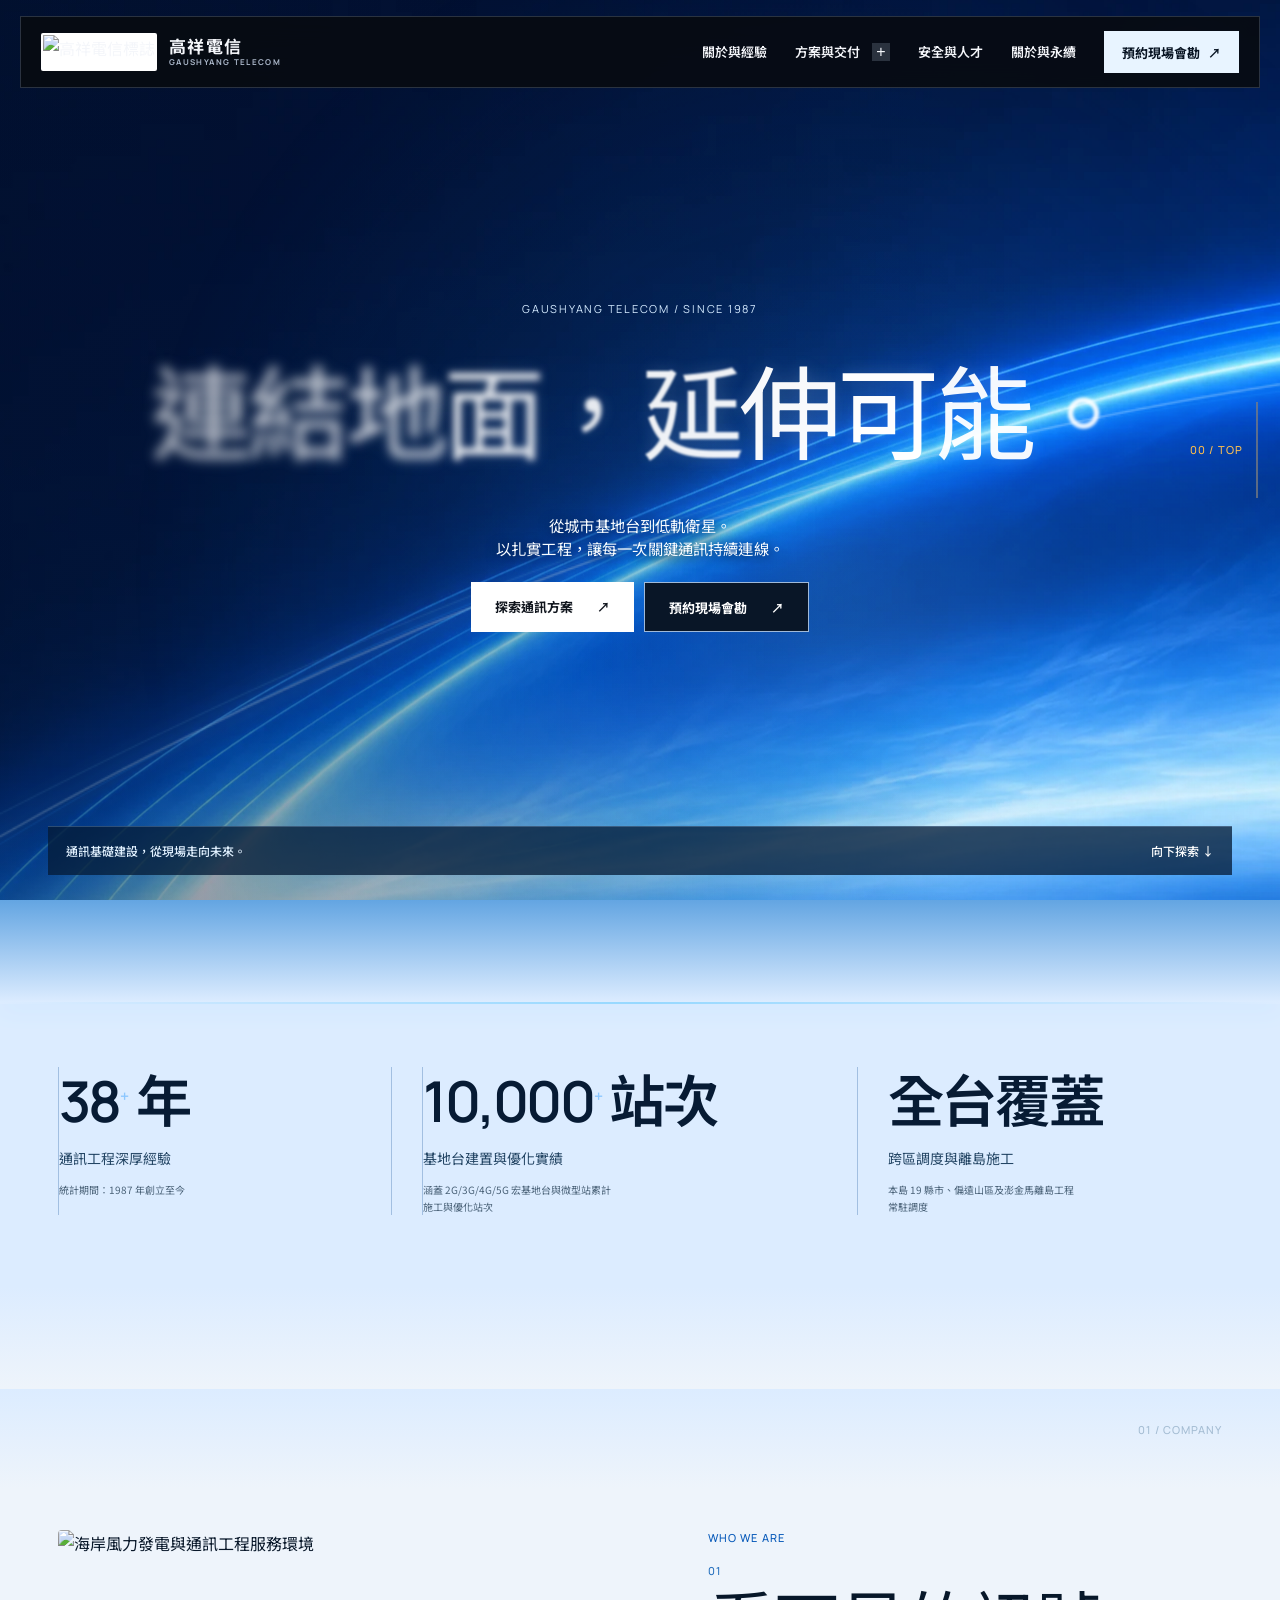
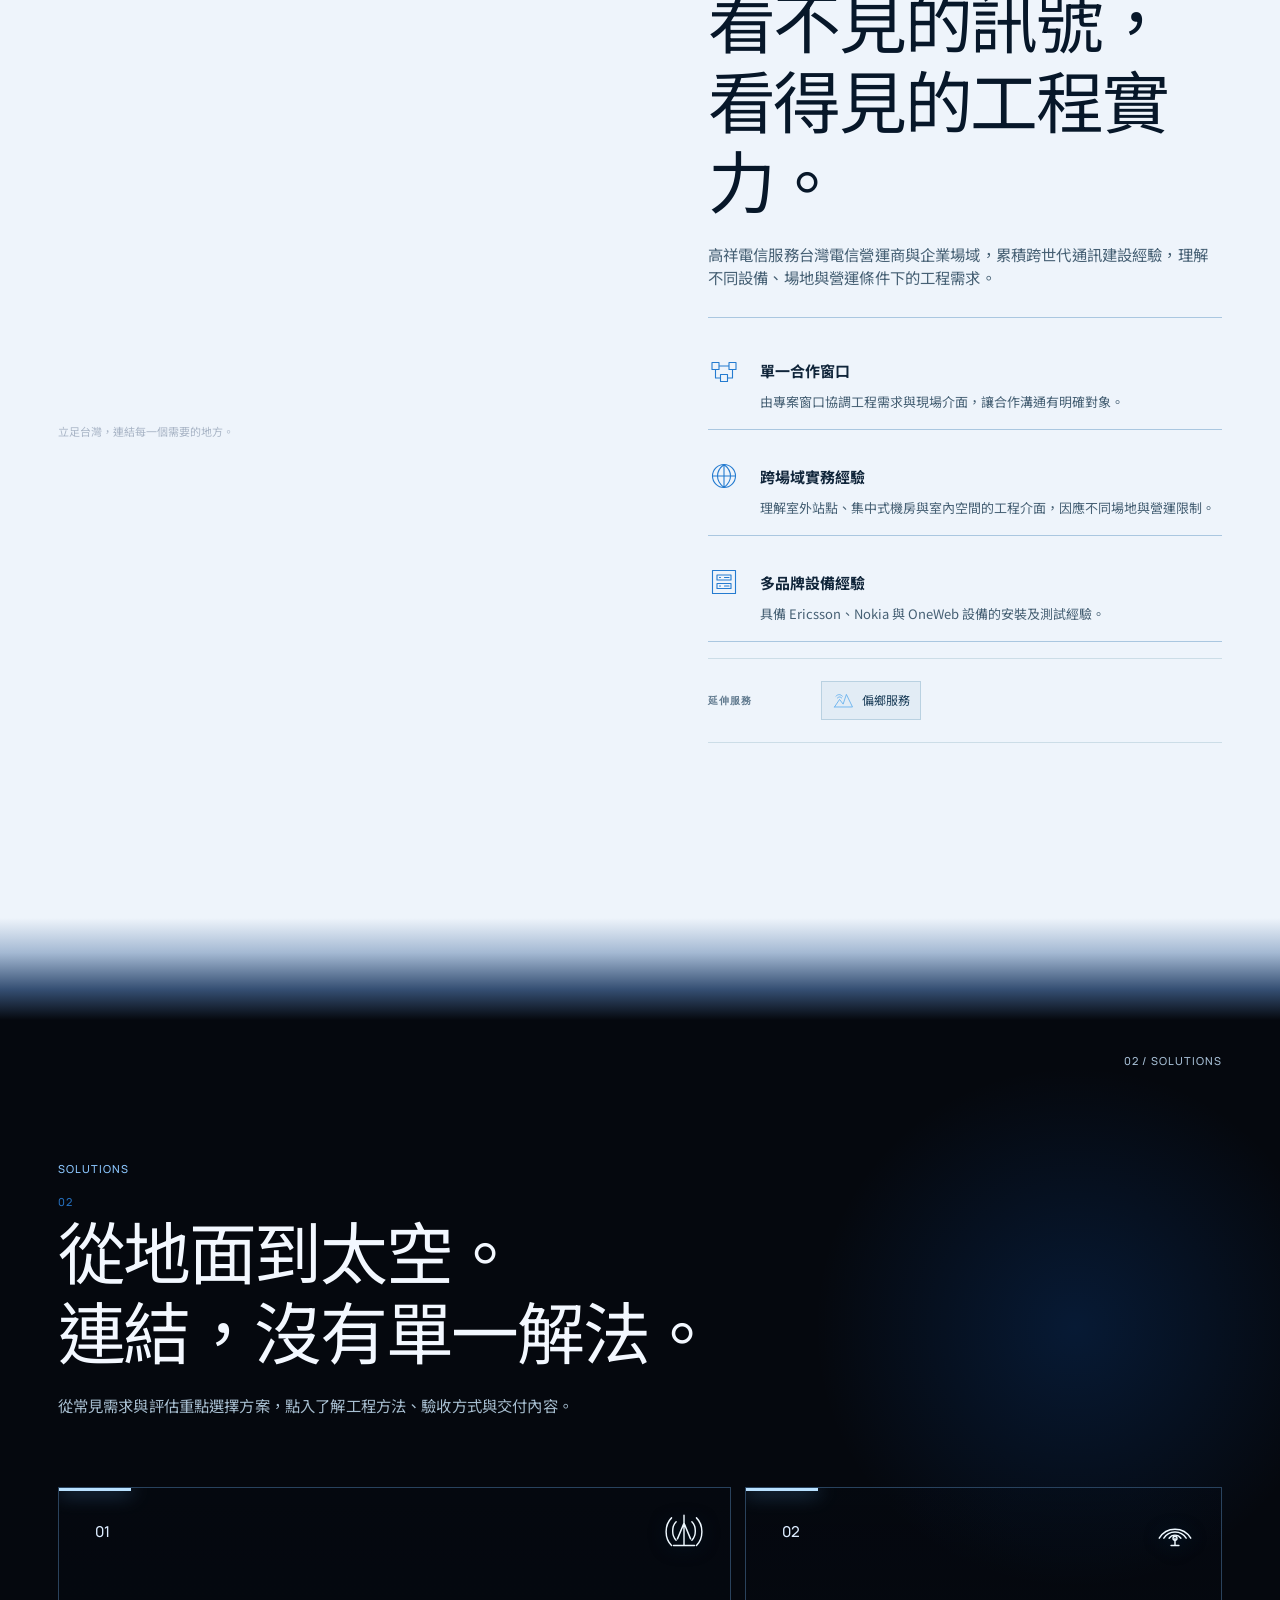
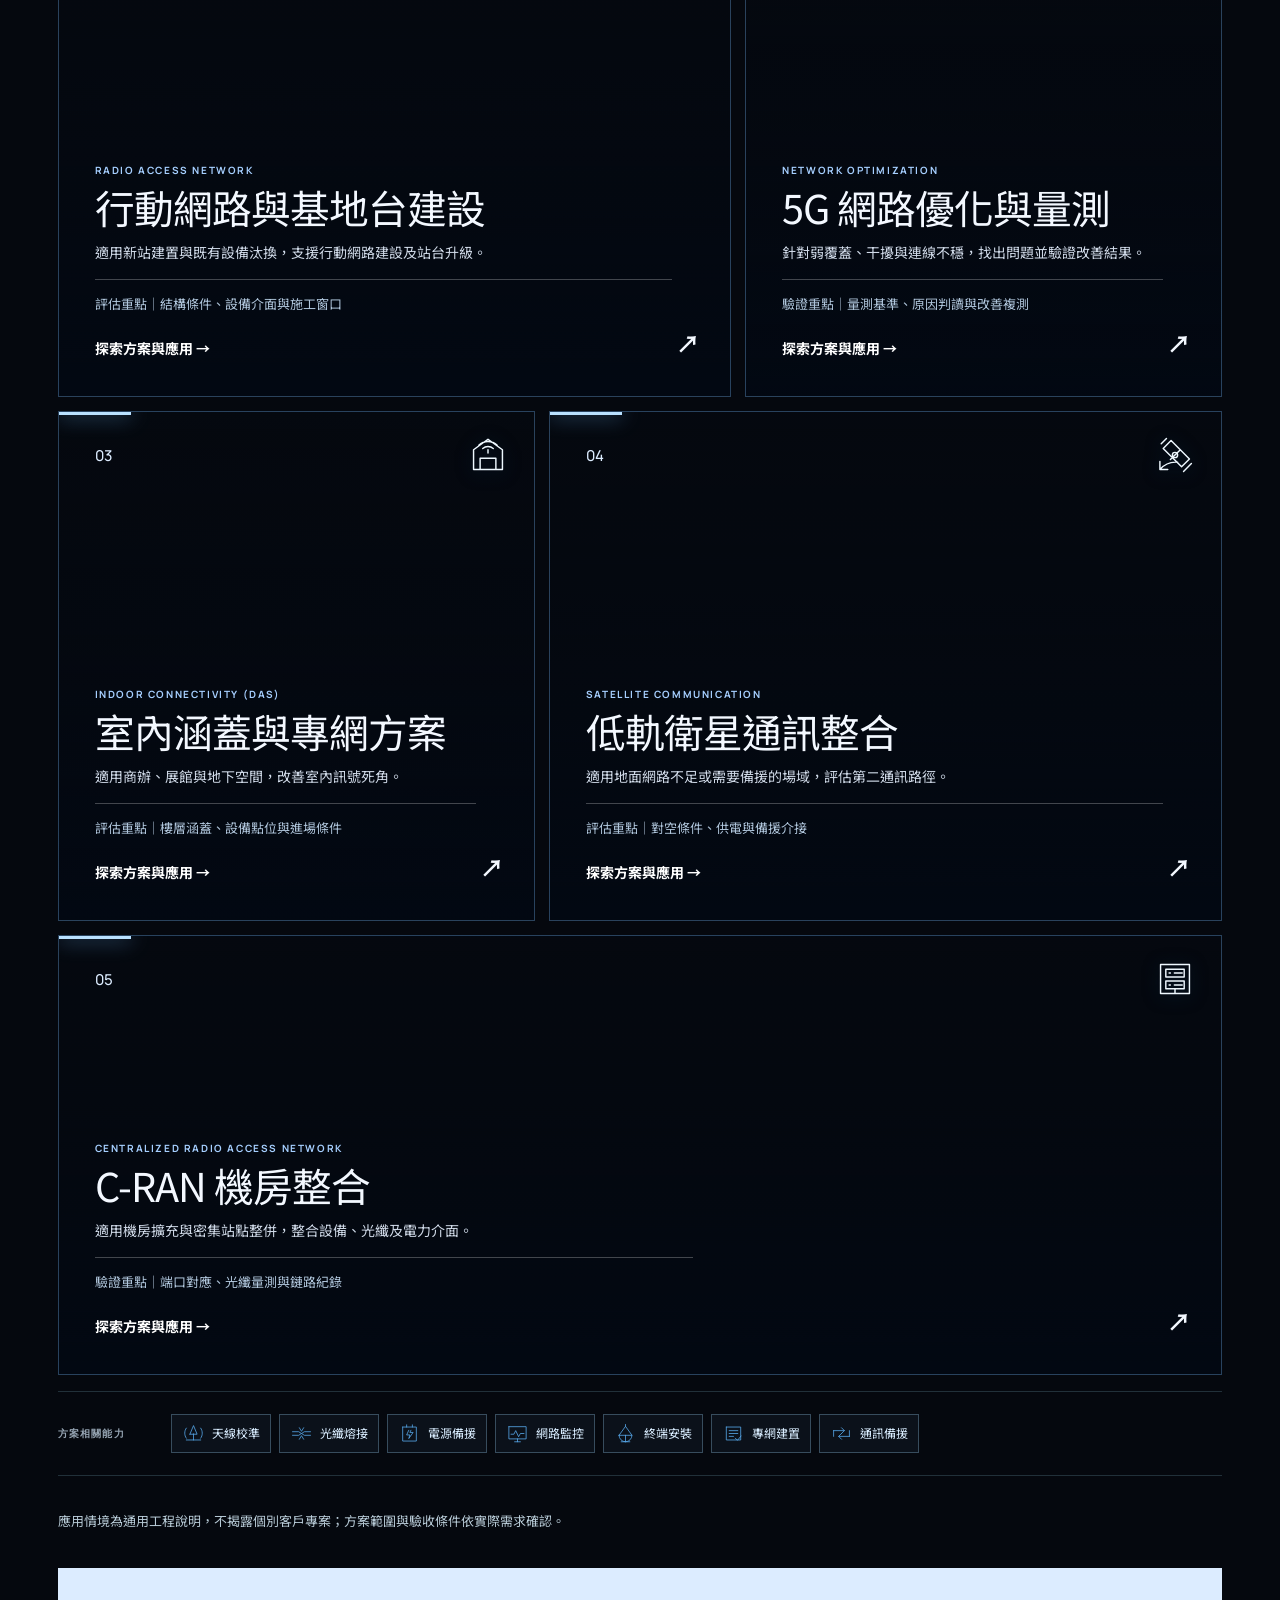
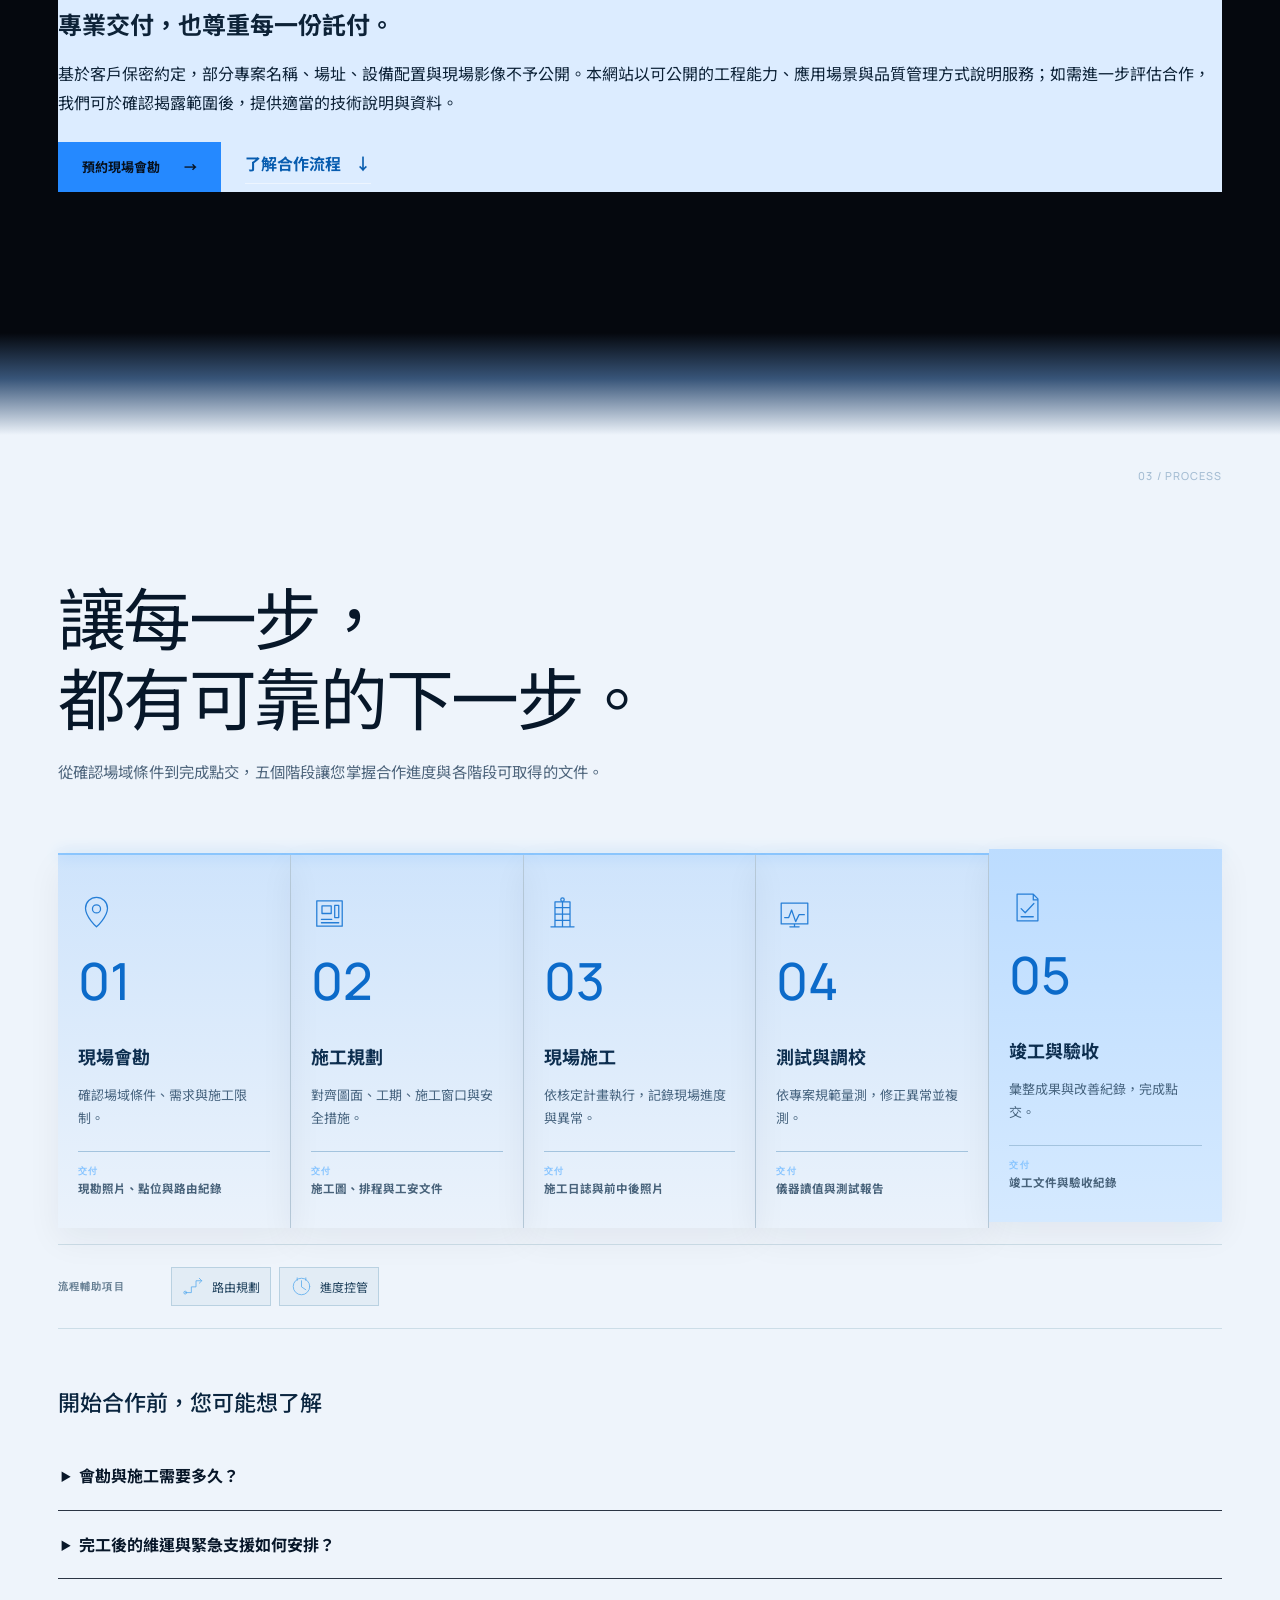
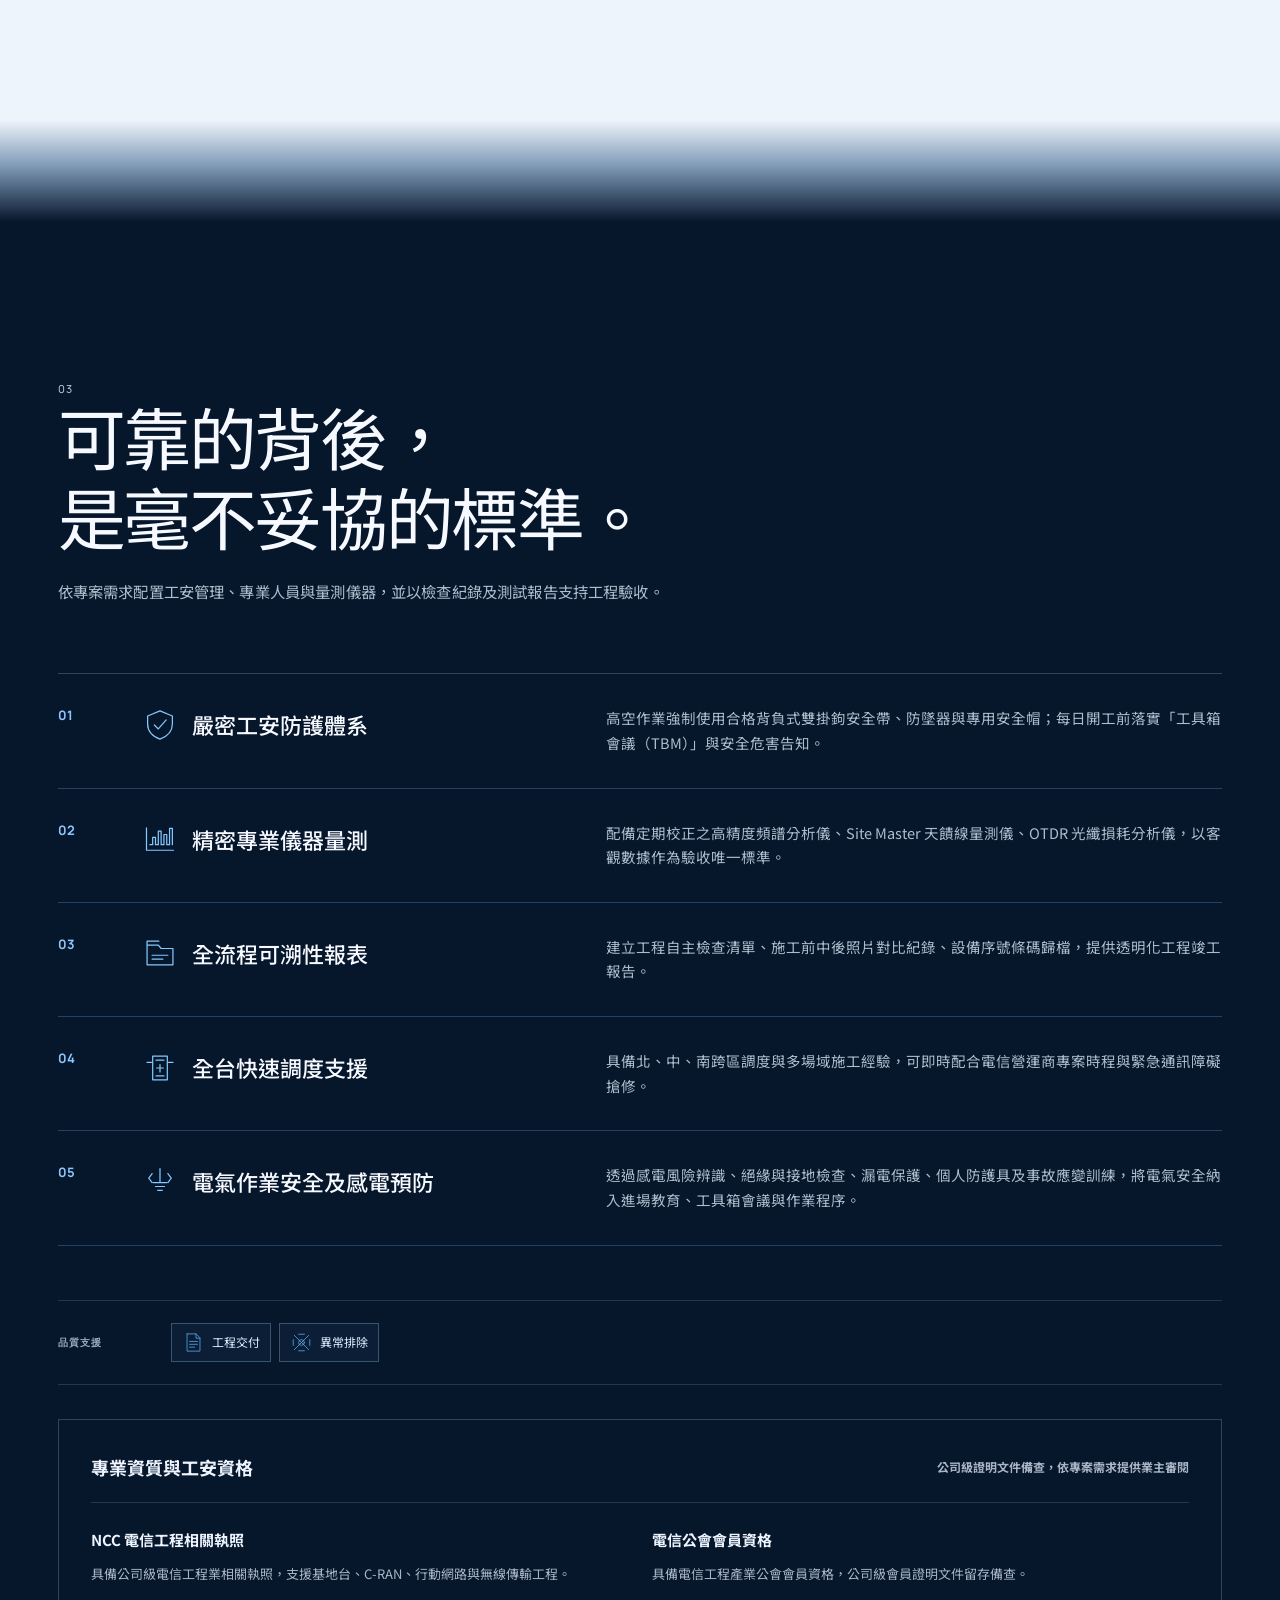
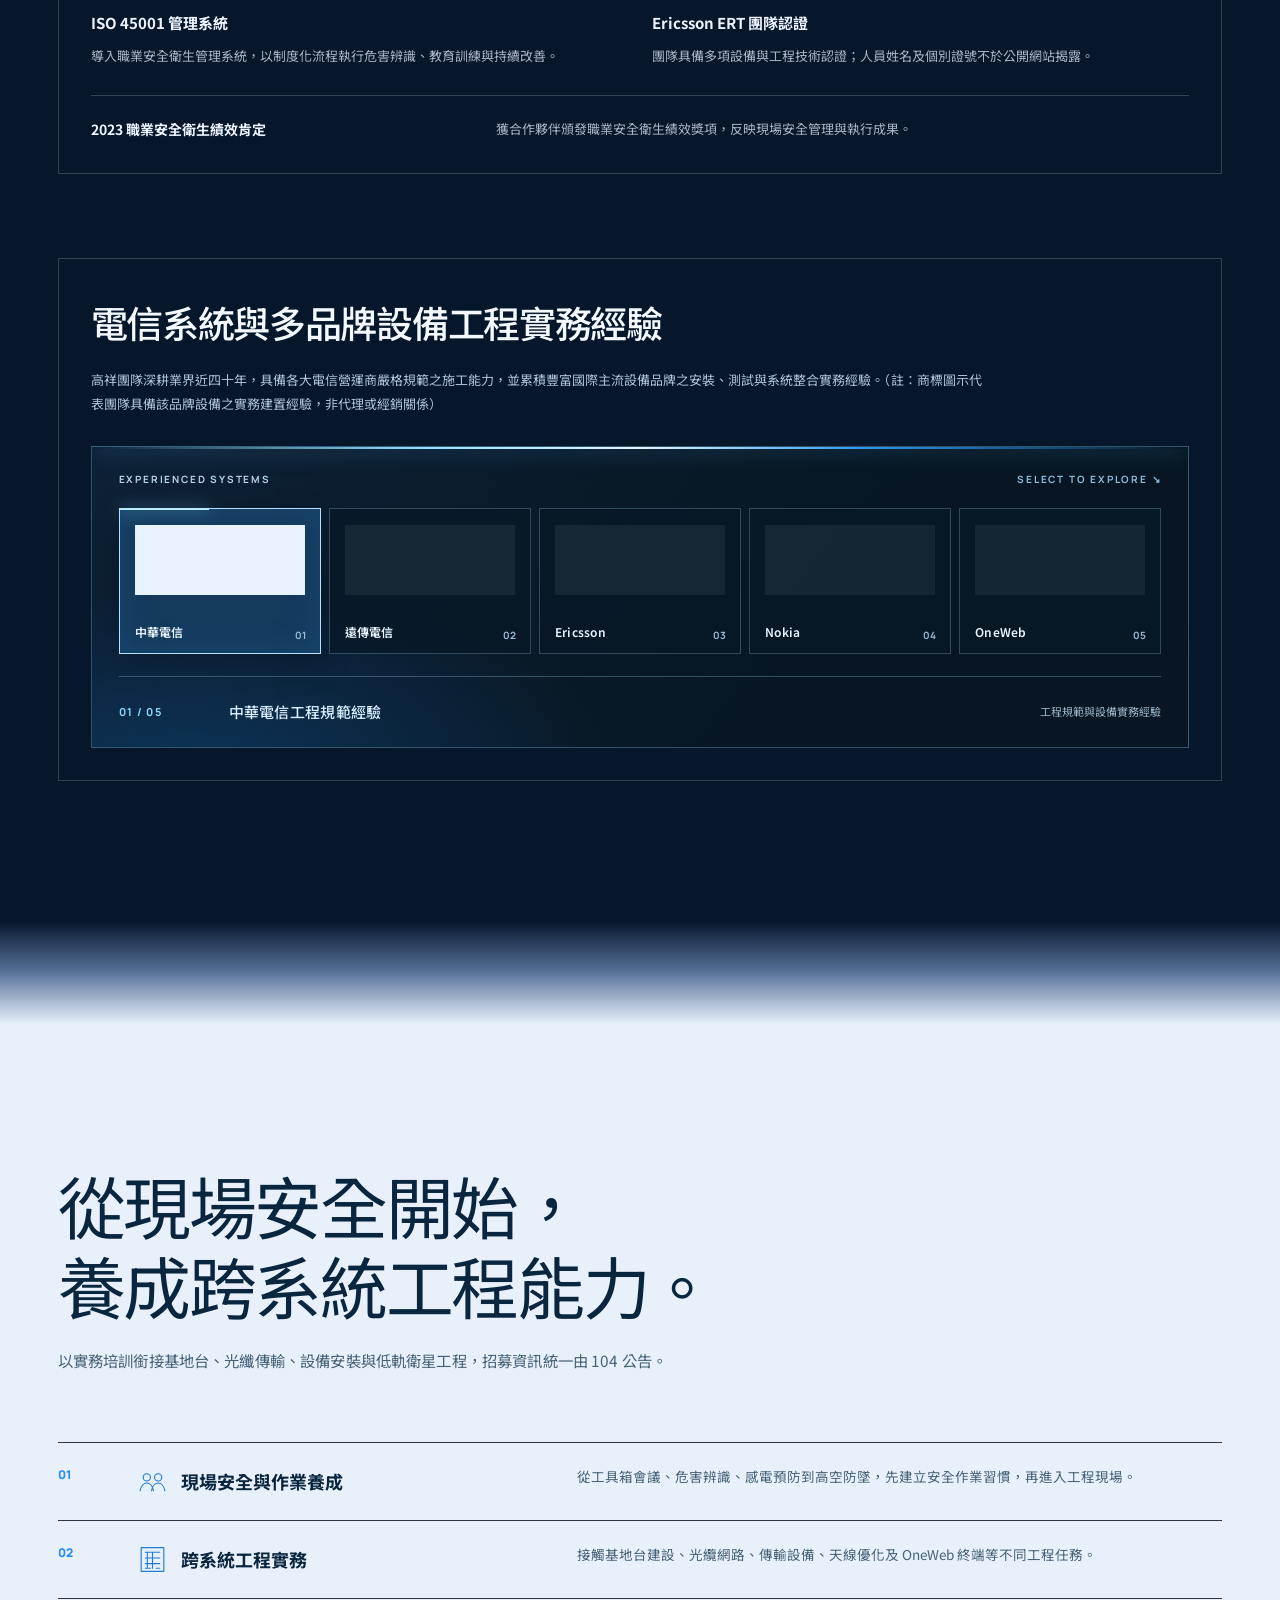
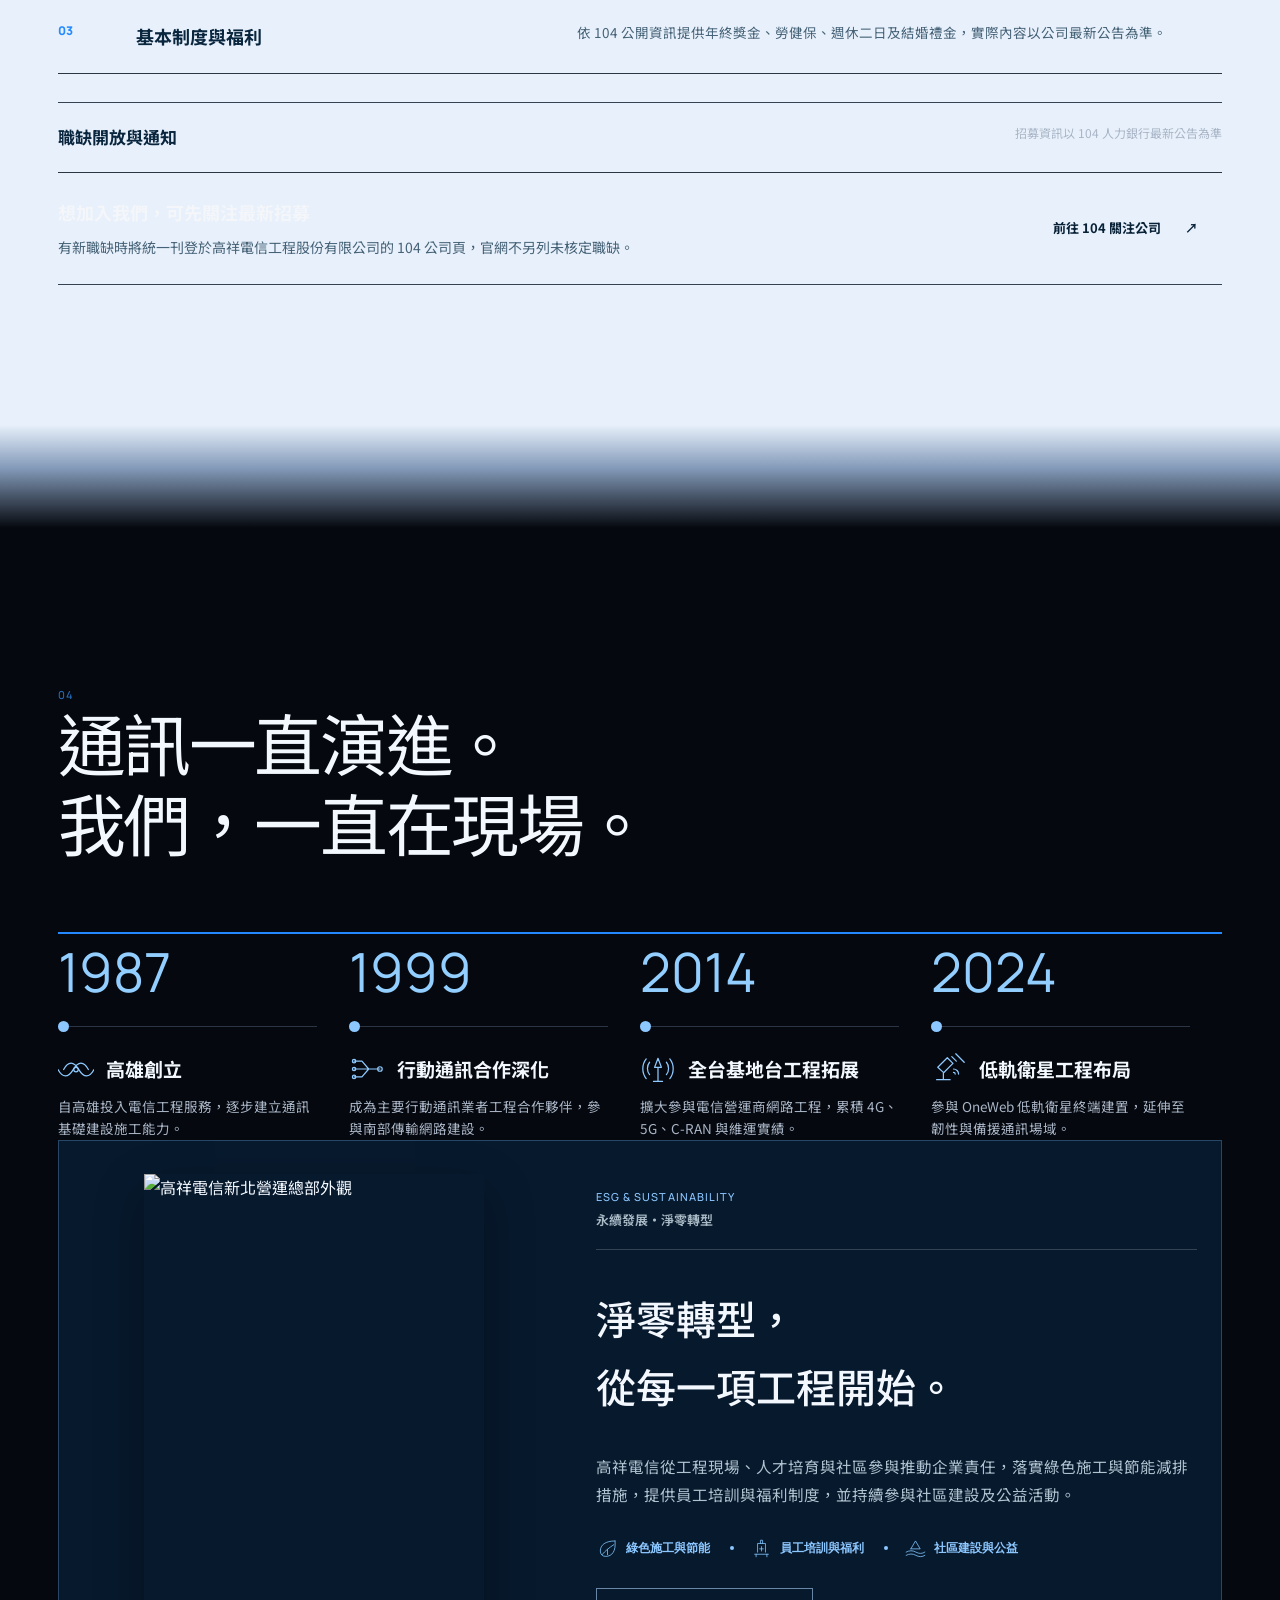
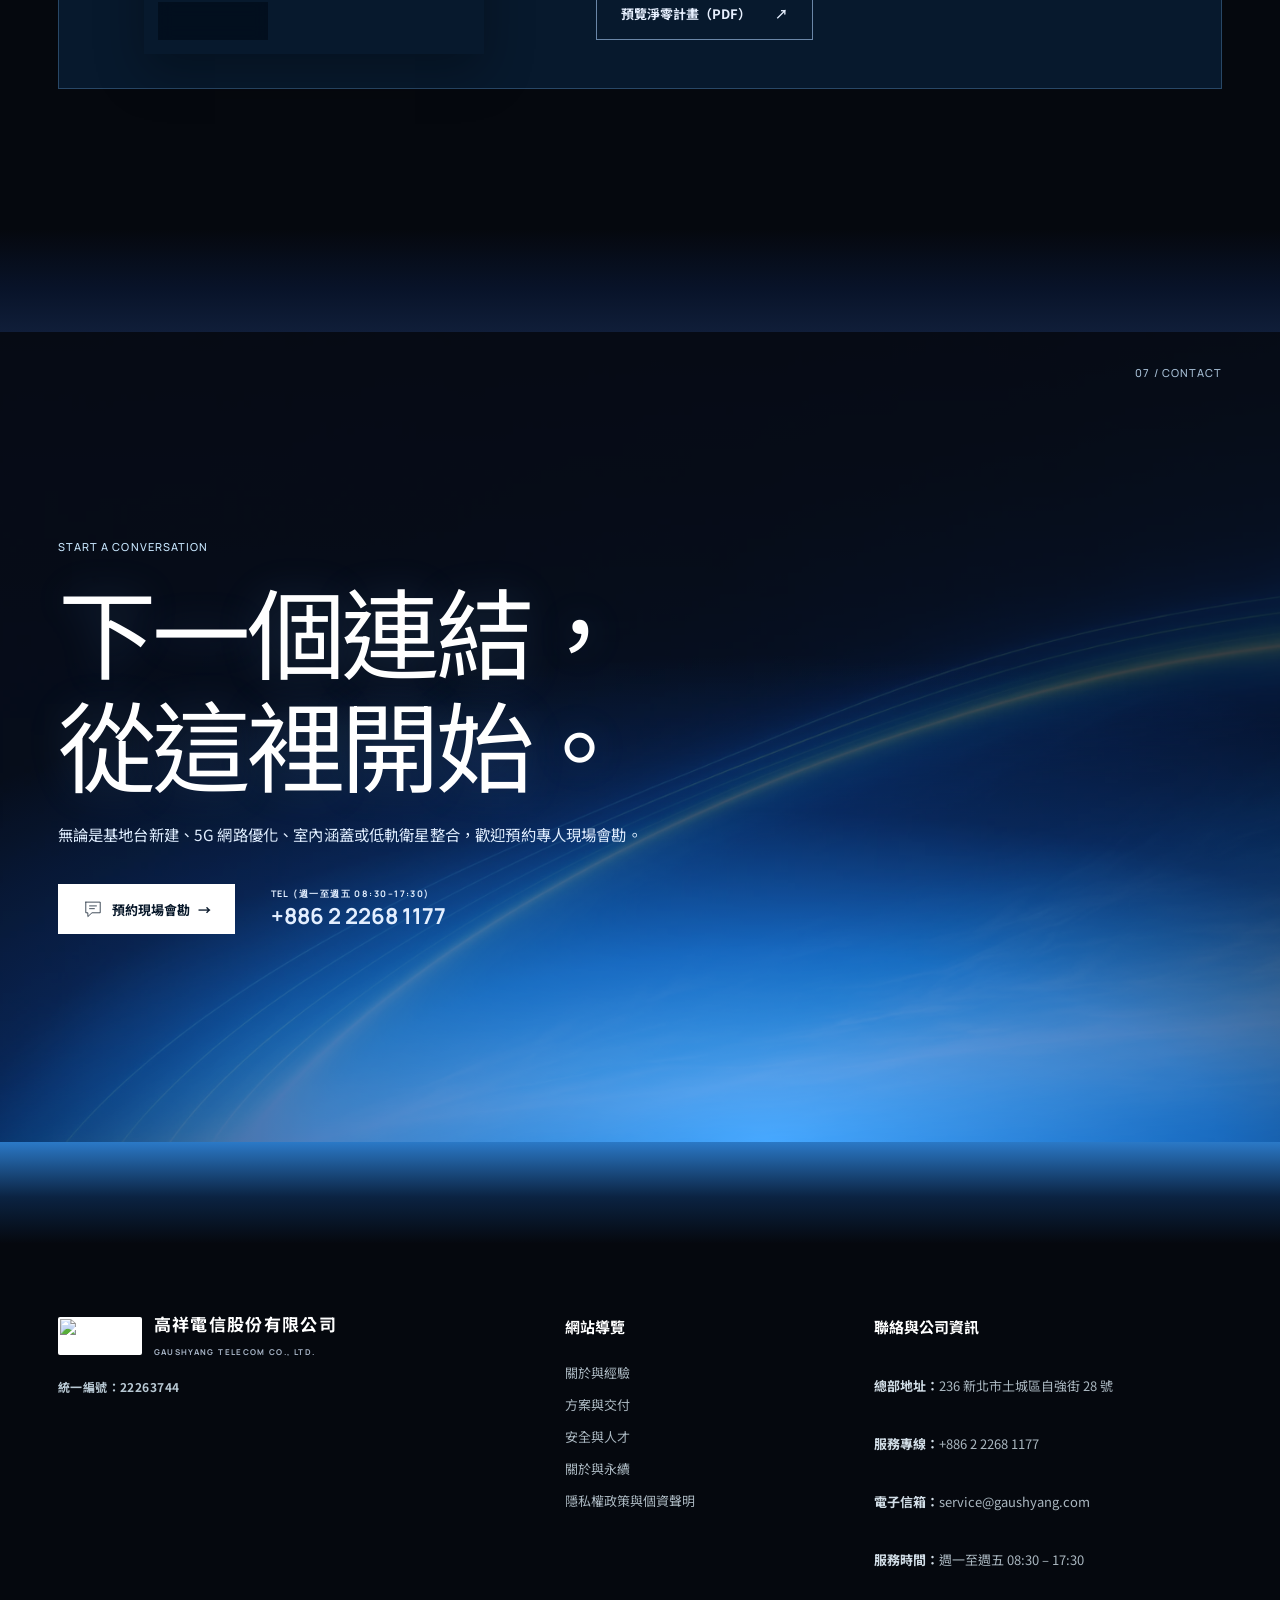
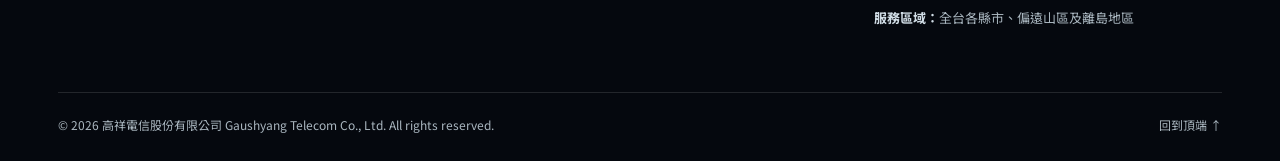
==== commit 62173c9c: "feat: integrate Sui-inspired visuals and animated icon system" ====
--- a/index.html
+++ b/index.html
@@ -28,9 +28,20 @@
   <link rel="preconnect" href="https://fonts.gstatic.com" crossorigin>
   <link href="https://fonts.googleapis.com/css2?family=Manrope:wght@500;600;700;800&family=Noto+Sans+TC:wght@400;500;600;700;900&display=swap" rel="stylesheet">
   <link rel="stylesheet" href="enterprise.css?v=20260922-solutions-merged">
-  <link rel="stylesheet" href="signal.css?v=20260922">
-  <script src="signal.js?v=20260922" defer></script>
-  <script src="https://challenges.cloudflare.com/turnstile/v0/api.js?render=explicit" defer></script>
+  <link rel="stylesheet" href="signal.css?v=20260922">
+  <link rel="stylesheet" href="fusion.css?v=2">
+  <link rel="stylesheet" href="company-motion.css?v=20260923">
+  <link rel="stylesheet" href="hero-original.css?v=1">
+  <link rel="stylesheet" href="partner-motion.css?v=1">
+  <link rel="stylesheet" href="typography-scale.css?v=1">
+  <link rel="stylesheet" href="color-bridges.css?v=1">
+  <link rel="stylesheet" href="site-icon-map.css?v=1">
+  <script src="company-motion.js?v=20260923-2" defer></script>
+  <script src="fusion-sections.js?v=2" defer></script>
+  <script src="partner-motion.js?v=1" defer></script>
+  <script src="site-icon-map.js?v=1" defer></script>
+  <script src="signal.js?v=20260922" defer></script>
+  <script src="https://challenges.cloudflare.com/turnstile/v0/api.js?render=explicit" defer></script>
 
   <!-- JSON-LD 結構化資料 -->
   <script type="application/ld+json">
@@ -59,7 +70,7 @@
   }
   </script>
 </head>
-<body class="signal-home">
+<body class="signal-home">
   <a class="skip-link" href="#main">跳至主要內容</a>
 
   <!-- 頂部導覽列 (Site Header) -->
@@ -97,8 +108,10 @@
 
   <main id="main">
     <!-- 【第 1 順位】首頁定位、主次 CTA、實績數據與定義 (WEB-006, WEB-010, WEB-011) -->
-    <section class="hero signal-hero" aria-labelledby="hero-title">
-      <div class="signal-atmosphere" aria-hidden="true"></div>
+    <section class="hero signal-hero" aria-labelledby="hero-title">
+      <div class="signal-atmosphere" aria-hidden="true"></div>
+      <canvas class="signal-field" aria-hidden="true"></canvas>
+      <div class="hero-shimmer" aria-hidden="true"></div>
       <div class="container hero-layout">
         <div class="hero-content">
           <p class="eyebrow light">GAUSHYANG TELECOM / SINCE 1987</p>
@@ -111,9 +124,10 @@
         </div>
       </div>
       <div class="hero-coordinate" aria-hidden="true"><span>GROUND TO SPACE</span><span>↙</span></div>
-      <div class="hero-bottom"><span>通訊基礎建設，從現場走向未來。</span><a href="#company">向下探索 ↓</a></div>
+      <div class="hero-bottom"><span>通訊基礎建設，從現場走向未來。</span><a href="#company">向下探索 ↓</a></div>
     </section>
-    <section class="signal-proof" aria-label="工程經驗與服務範圍">
+    <div class="color-bridge bridge-hero-proof" aria-hidden="true"></div>
+    <section class="signal-proof" aria-label="工程經驗與服務範圍">
       <div class="hero-facts" aria-label="公司重點實績數據">
         <div class="fact-item">
           <strong>38<sup>+</sup> 年</strong>
@@ -133,7 +147,8 @@
       </div>
     </section>
 
-    <section id="company" class="intro section">
+    <div class="color-bridge bridge-proof-company" aria-hidden="true"></div>
+    <section id="company" class="intro section">
       <div class="container intro-grid reveal">
         <figure class="company-landscape"><img src="images/hero/cape-of-good-hope.webp" alt="海岸風力發電與通訊工程服務環境" loading="lazy" width="1200" height="800"><figcaption>立足台灣，連結每一個需要的地方。</figcaption></figure>
         <div>
@@ -162,7 +177,8 @@
     </section>
 
     <!-- 通訊方案與應用情境：以五個服務卡片為統一入口 -->
-    <section id="solutions" class="solutions section section-dark">
+    <div class="color-bridge bridge-company-solutions" aria-hidden="true"></div>
+    <section id="solutions" class="solutions section section-dark">
       <div class="container">
         <span id="projects" class="legacy-section-anchor" aria-hidden="true"></span>
         <div class="section-heading reveal">
@@ -252,7 +268,8 @@
     </section>
 
     <!-- 【第 5 順位】工程五階段流程與品質管理 (WEB-007 Process & Quality) -->
-    <section id="process" class="process-section section">
+    <div class="color-bridge bridge-solutions-process" aria-hidden="true"></div>
+    <section id="process" class="process-section section">
       <div class="container">
         <div class="section-heading reveal">
           <div>
@@ -306,7 +323,8 @@
     </section>
 
     <!-- 【第 6 順位】工安體系、資質證照與設備實務經驗 (WEB-003, WEB-005 Strength) -->
-    <section id="strength" class="strength section section-light">
+    <div class="color-bridge bridge-process-strength" aria-hidden="true"></div>
+    <section id="strength" class="strength section section-light">
       <div class="container">
         <div class="section-heading reveal">
           <div>
@@ -464,25 +482,29 @@
         </div>
 
         <!-- 設備與系統工程經驗 (WEB-005 精準界定關係) -->
-        <div class="partner-section reveal">
+        <div id="partner-experience" class="partner-section reveal">
           <div class="partner-intro">
             <b>電信系統與多品牌設備工程實務經驗</b>
             <p>高祥團隊深耕業界近四十年，具備各大電信營運商嚴格規範之施工能力，並累積豐富國際主流設備品牌之安裝、測試與系統整合實務經驗。（註：商標圖示代表團隊具備該品牌設備之實務建置經驗，非代理或經銷關係）</p>
           </div>
-          <div class="partner-strip">
-            <span>EXPERIENCED SYSTEMS</span>
-            <span class="partner-logo partner-logo-chunghwa"><img src="icon/Chunghwa_Telecom.svg.png" alt="中華電信工程規範經驗"></span>
-            <span class="partner-logo partner-logo-fet"><img src="icon/FET.png" alt="遠傳電信工程規範經驗"></span>
-            <span class="partner-logo partner-logo-ericsson"><img src="icon/ericsson.png" alt="Ericsson 設備建置經驗"></span>
-            <span class="partner-logo partner-logo-nokia"><img src="icon/nokia-normalized.png" alt="Nokia 設備建置經驗"></span>
-            <span class="partner-logo partner-logo-oneweb"><img src="icon/oneWeb.png" alt="OneWeb 衛星設備建置經驗"></span>
-          </div>
+          <div class="partner-stage" aria-label="電信系統與設備實務項目">
+            <div class="partner-stage-head"><span>EXPERIENCED SYSTEMS</span><span>SELECT TO EXPLORE <span aria-hidden="true">↘</span></span></div>
+            <div class="partner-strip" role="group" aria-label="選擇實務經驗項目">
+              <button class="partner-card is-selected" type="button" aria-pressed="true" data-label="中華電信工程規範經驗" style="--partner-order:0"><span class="partner-logo partner-logo-chunghwa"><img src="icon/Chunghwa_Telecom.svg.png" alt=""></span><span class="partner-name">中華電信</span><span class="partner-index">01</span></button>
+              <button class="partner-card" type="button" aria-pressed="false" data-label="遠傳電信工程規範經驗" style="--partner-order:1"><span class="partner-logo partner-logo-fet"><img src="icon/FET.png" alt=""></span><span class="partner-name">遠傳電信</span><span class="partner-index">02</span></button>
+              <button class="partner-card" type="button" aria-pressed="false" data-label="Ericsson 設備建置經驗" style="--partner-order:2"><span class="partner-logo partner-logo-ericsson"><img src="icon/ericsson.png" alt=""></span><span class="partner-name">Ericsson</span><span class="partner-index">03</span></button>
+              <button class="partner-card" type="button" aria-pressed="false" data-label="Nokia 設備建置經驗" style="--partner-order:3"><span class="partner-logo partner-logo-nokia"><img src="icon/nokia-normalized.png" alt=""></span><span class="partner-name">Nokia</span><span class="partner-index">04</span></button>
+              <button class="partner-card" type="button" aria-pressed="false" data-label="OneWeb 衛星設備建置經驗" style="--partner-order:4"><span class="partner-logo partner-logo-oneweb"><img src="icon/oneWeb.png" alt=""></span><span class="partner-name">OneWeb</span><span class="partner-index">05</span></button>
+            </div>
+            <div class="partner-readout" aria-live="polite"><span class="partner-readout-count">01 / 05</span><strong>中華電信工程規範經驗</strong><span class="partner-readout-note">工程規範與設備實務經驗</span></div>
+          </div>
         </div>
       </div>
     </section>
 
     <!-- 【第 7 順位 A】人才招募與職涯培育專區 (WEB-012 Careers Section) -->
-    <section id="careers" class="careers-section section">
+    <div class="color-bridge bridge-strength-careers" aria-hidden="true"></div>
+    <section id="careers" class="careers-section section">
       <div class="container">
         <div class="section-heading reveal">
           <div>
@@ -526,7 +548,8 @@
     </section>
 
     <!-- 【第 7 順位 B】發展沿革與永續 ESG (WEB-003, Sustainability) -->
-    <section id="about" class="about-section section section-dark">
+    <div class="color-bridge bridge-careers-about" aria-hidden="true"></div>
+    <section id="about" class="about-section section section-dark">
       <div class="container">
         <!-- 發展沿革 -->
         <div class="section-heading reveal">
@@ -602,7 +625,8 @@
     </section>
 
     <!-- 【第 8 順位】會勘預約、聯絡需求與全域表單 (WEB-004, WEB-006 Contact) -->
-    <section id="contact" class="contact section">
+    <div class="color-bridge bridge-about-contact" aria-hidden="true"></div>
+    <section id="contact" class="contact section">
 
       <div class="contact-wave-overlay" aria-hidden="true"></div>
       <div class="container contact-inner reveal">
@@ -627,7 +651,7 @@
       <header class="contact-dialog-header">
         <p class="eyebrow">PROJECT INQUIRY &amp; SURVEY</p>
         <h2 id="contact-dialog-title">預約會勘與專案需求</h2>
-        <p>請填寫您的工程需求與場域資訊，送出前您可確認內容，專業工程顧問將於 1 個工作天內主動聯繫。</p>
+        <p>請填寫您的工程需求與場域資訊，送出前您可確認內容，專業工程顧問將於 1 個工作天內主動聯繫。</p>
       </header>
 
       <form id="contact-request-form" class="contact-request-form" name="project-inquiry" method="POST" novalidate>
@@ -671,7 +695,7 @@
             <input type="checkbox" name="consent" required>
             <span>我已閱讀並同意<button type="button" class="privacy-trigger-btn" id="open-privacy-link">個人資料蒐集告知與隱私權條款</button>，並同意將以上資料用於本次業務諮詢與現場會勘聯繫。</span>
           </label>
-          <div id="contact-turnstile" class="contact-turnstile" aria-label="安全驗證"></div>
+          <div id="contact-turnstile" class="contact-turnstile" aria-label="安全驗證"></div>
           <p id="contact-turnstile-error" class="contact-form-error" hidden>請先完成安全驗證。</p>
 
           <div class="contact-dialog-actions">
@@ -753,15 +777,15 @@
     </div>
   </dialog>
 
-  <!-- 頁尾法定資訊與導覽 (WEB-003 Footer) -->
-  <footer class="site-footer">
+  <!-- 頁尾法定資訊與導覽 (WEB-003 Footer) -->
+  <div class="color-bridge bridge-contact-footer" aria-hidden="true"></div>
+  <footer class="site-footer">
     <div class="container footer-grid">
       <div class="footer-brand">
         <a class="brand" href="#top">
           <img src="images/gaushyang-logo.jpg" alt="高祥電信">
           <span><b>高祥電信股份有限公司</b><small>GAUSHYANG TELECOM CO., LTD.</small></span>
         </a>
-        <p>深耕台灣通訊工程逾 38 年，以專業技術與嚴格工安，連結每一個重要時刻。</p>
         <div class="legal-badge-row">
           <span class="company-registration-number">統一編號：22263744</span>
         </div>
--- a/fusion.css
+++ b/fusion.css
@@ -0,0 +1,114 @@
+/* High contrast, modular light system for the independent homepage preview. */
+.signal-home{--fusion-blue:#257dff;--fusion-ice:#b8dbff;--fusion-black:#05080e;--fusion-paper:#eef4fb;--fusion-progress:0;scroll-behavior:smooth;background:var(--fusion-black);color:#f6f9ff}
+.signal-home .container{width:min(1440px,calc(100% - 9vw))}
+.signal-home .section{padding:clamp(100px,11vw,180px) 0}
+.signal-home .site-header,.signal-home .site-header.scrolled{inset:16px 20px auto;background:#070b12eb;border:1px solid #c5dcff30;backdrop-filter:blur(20px)}
+.signal-home .site-nav a:hover,.signal-home .mega-toggle:hover{color:#9bd1ff}
+.signal-home .nav-contact-btn,.signal-home .site-header.scrolled .nav-contact-btn{background:#e8f4ff;color:#081423;transition:background .25s,transform .25s}
+.signal-home .nav-contact-btn:hover{background:#8bcaff;transform:translateY(-2px)}
+.signal-home .signal-hero{min-height:100svh;min-height:max(790px,100svh);padding:170px 0 130px;background:radial-gradient(ellipse 85% 45% at 58% 96%,#2c8dff 0%,#0b51ae 35%,#071936 68%,#05080e 100%);overflow:hidden;position:relative;isolation:isolate}
+.signal-home .signal-hero::before{content:"";position:absolute;inset:0;background:linear-gradient(90deg,#05080e99,transparent 27%,transparent 70%,#05080e5c),radial-gradient(ellipse at 50% 115%,#f6fbff85,transparent 42%);z-index:0;pointer-events:none}
+.signal-home .signal-atmosphere{z-index:-1;opacity:.2;filter:saturate(1.5) contrast(1.25);animation:none!important}
+.signal-home .signal-field{display:none}
+.signal-home .hero-shimmer{z-index:0;opacity:.44;background:linear-gradient(180deg,transparent 60%,#f6fbff21 100%)}
+.fusion-array{--focus:0;position:absolute;left:-3%;right:-3%;bottom:-18px;height:36%;display:flex;align-items:flex-end;justify-content:center;gap:clamp(3px,.52vw,9px);z-index:0;perspective:900px;pointer-events:none;overflow:hidden;mask-image:linear-gradient(90deg,transparent,#000 10%,#000 90%,transparent)}
+.fusion-bar{display:block;flex:1;max-width:22px;height:var(--bar-height);min-height:5%;background:linear-gradient(90deg,#031327 0%,#0d58b2 30%,#71b7ff 62%,#eaf7ff 79%,#1d68c9 100%);box-shadow:inset 2px 0 1px #021124,6px 0 22px #03142c99;transform:translateY(calc(var(--fusion-progress) * -22px)) skewY(-4deg);opacity:calc(.45 + var(--bar-opacity));transition:height .8s cubic-bezier(.2,.7,.2,1),transform .28s linear,opacity .5s}
+.fusion-bar:nth-child(3n){background:linear-gradient(90deg,#052754,#1b71d0,#d5ecff 76%,#2b80e0)}
+.fusion-bar:nth-child(5n){filter:brightness(1.3)}
+.signal-home .hero-layout{position:relative;z-index:2;width:min(1440px,calc(100% - 9vw));margin:auto;display:block;transform:none!important;opacity:1!important}
+.signal-home .hero-content{text-align:left;max-width:none;animation:none!important}
+.signal-home .hero .eyebrow{font:600 11px/1.5 Manrope,sans-serif;letter-spacing:.24em;color:#d7e9ff;margin-bottom:30px}
+.signal-home .hero h1{display:block;max-width:1300px;margin:0;font-size:clamp(68px,9.2vw,156px);line-height:1.14;letter-spacing:-.075em;font-weight:500;text-wrap:nowrap;text-shadow:0 0 45px #b4ddff20}
+.signal-home .hero h1 em{display:block;color:#fff}
+.fusion-glyph{display:inline-block;filter:blur(var(--glyph-blur,0px));opacity:var(--glyph-opacity,1);transition:filter .5s,opacity .5s;will-change:filter,opacity}
+.signal-home .hero-lead{max-width:660px;margin:35px 0 25px;font-size:17px;color:#e5f1ff}
+.signal-home .hero-actions{justify-content:flex-start;gap:12px}
+.signal-home .hero-actions .button{min-height:56px;padding:16px 23px;font-size:13px}
+.signal-home .button-white{background:#f2f8ff;border-color:#f2f8ff;color:#071526;transition:transform .25s,background .25s}
+.signal-home .button-white:hover{background:#b5dcff;transform:translateY(-3px)}
+.signal-home .signal-secondary{background:#071b36c7;border-color:#a9d3ff8c}
+.signal-home .hero-bottom{z-index:3;left:4.5vw;right:4.5vw;bottom:22px;background:transparent;border-top:1px solid #d6eaff7a;padding-top:17px;color:#e8f5ff}
+.signal-home .hero-bottom a{color:#fff}
+.fusion-scroll{position:fixed;right:22px;top:50%;transform:translateY(-50%);z-index:30;display:flex;align-items:center;gap:13px;color:#fff;font:600 10px/1 Manrope,sans-serif;letter-spacing:.17em;mix-blend-mode:difference;pointer-events:none}
+.fusion-scroll::after{content:"";display:block;height:96px;width:2px;background:linear-gradient(to bottom,#fff calc(var(--page-progress,0) * 100%),#ffffff5c 0)}
+.fusion-section-label{position:absolute;right:4.5vw;top:33px;color:#a5bdd3;font:700 11px/1 Manrope,sans-serif;letter-spacing:.18em;z-index:2}
+.signal-home .signal-proof{background:#dcecff;color:#081729;border:0}
+.signal-home .hero-facts{width:min(1440px,calc(100% - 9vw));padding:65px 0 72px;gap:30px}
+.signal-home .hero-facts>div{border-color:#356baa59}
+.signal-home .hero-facts strong{color:#071b34;font-size:clamp(38px,4.4vw,72px);font-weight:600}
+.signal-home .hero-facts span{color:#234564;font-size:14px}
+.signal-home .hero-facts .fact-def{color:#4a6278}
+.signal-home .intro{background:#eef4fb;color:#081729;position:relative;overflow:hidden;border:0}
+.signal-home .intro::before{content:"";position:absolute;inset:0 0 auto 0;height:100px;background:linear-gradient(#dcecff,#eef4fb);pointer-events:none}
+.signal-home .intro-grid{grid-template-columns:1.05fr .95fr;gap:0 7%}
+.signal-home .company-landscape{grid-row:1/3;align-self:stretch;min-height:650px;border-radius:0;overflow:hidden;position:relative}
+.signal-home .company-landscape img{height:100%;width:100%;object-fit:cover;filter:grayscale(.35) contrast(1.1);transform:scale(1.08);transition:transform 1s cubic-bezier(.2,.7,.2,1),filter 1s}
+.signal-home .company-landscape.fusion-seen img{transform:scale(1);filter:none}
+.signal-home .intro .eyebrow{color:#0759b9}
+.signal-home .intro h2{color:#071729;font-size:clamp(42px,4.5vw,72px);line-height:1.23;letter-spacing:-.055em}
+.signal-home .intro .large-copy,.signal-home .highlight-item p{color:#466074}
+.signal-home .intro-highlights{border-top:1px solid #aac7e0}
+.signal-home .highlight-item{border-bottom:1px solid #aac7e0;padding:16px 0}
+.signal-home .highlight-item b{color:#10253a}
+.signal-home #solutions{background:#05080e;color:#f3f8ff;position:relative;border:0;overflow:hidden}
+.signal-home #solutions::before{content:"";position:absolute;right:-8vw;top:0;width:48vw;height:48vw;background:radial-gradient(circle,#1278ff29,transparent 60%);pointer-events:none}
+.signal-home .section-heading{position:relative;z-index:1;margin-bottom:70px}
+.signal-home .section-heading h2{font-size:clamp(49px,6.2vw,96px);line-height:1.19;letter-spacing:-.065em}
+.signal-home #solutions .section-heading p:not(.eyebrow):not(.section-index){color:#a7bed0}
+.signal-home .section-index{display:block;color:#256fbd;font:600 13px/1 Manrope,sans-serif;margin-top:18px}
+.signal-home #solutions .solution-grid{gap:14px}
+.signal-home #solutions .solution-card{border-radius:0;border:1px solid #78b9f954;overflow:hidden;min-height:510px;box-shadow:none;background-image:linear-gradient(0deg,#020812f7 0%,#02081266 55%,#02081229 100%),var(--image);background-size:cover;background-position:center;transition:transform .35s,border-color .35s,background-size .5s}
+.signal-home #solutions .solution-card::before{content:"";position:absolute;top:0;left:0;width:72px;height:3px;background:#b9e1ff;box-shadow:0 0 20px #6db8ff;transition:width .35s}
+.signal-home #solutions .solution-card:hover,.signal-home #solutions .solution-card:focus-visible{transform:translateY(-7px);border-color:#c6e4ff}
+.signal-home #solutions .solution-card:hover::before,.signal-home #solutions .solution-card:focus-visible::before{width:100%}
+.signal-home #solutions .solution-card h3{font-size:clamp(28px,3.2vw,49px);line-height:1.25}
+.signal-home #solutions .card-number{font-size:15px;color:#dcecff}
+.signal-home #solutions .solution-card-wide{min-height:440px}
+.signal-home #solutions .confidentiality-note{background:#dcecff;color:#0d2237;border:0;border-radius:0}
+.signal-home #solutions .confidentiality-note h3,.signal-home #solutions .confidentiality-note p{color:#0d2237}
+.signal-home #solutions .confidentiality-note .text-link{color:#075caf}
+.signal-home #process{background:#eef4fb;color:#081729;border:0;position:relative}
+.signal-home #process .section-heading h2{color:#071729}
+.signal-home #process .section-heading p:not(.eyebrow){color:#4e657c}
+.signal-home #process .eyebrow{color:#075ab8}
+.signal-home #process .process-steps{border-top:2px solid #0e68c0}
+.signal-home #process .process-step{background:transparent;border-right:1px solid #b9ccdb;position:relative;transition:background .28s,transform .28s}
+.signal-home #process .process-step::before{content:"";position:absolute;inset:0 auto auto 0;width:100%;height:var(--step-fill,0%);background:linear-gradient(180deg,#2a8fff29,#2a8fff05);pointer-events:none;transition:height .35s}
+.signal-home #process .process-step:hover,.signal-home #process .process-step.fusion-active{background:#d8ebff;transform:translateY(-6px)}
+.signal-home #process .step-num{color:#0866c3;font-size:clamp(35px,4vw,57px)}
+.signal-home #process .process-step b,.signal-home #process .process-questions h3{color:#0a253f}
+.signal-home #process .process-step p,.signal-home #process .step-output{color:#496176}
+.signal-home #process .step-output{border-color:#a9c6dc}
+.signal-home #strength{background:#06162b;color:#f3f8ff;border:0}
+.signal-home #strength .section-heading h2,.signal-home #strength .capability h3{color:#f6f9ff}
+.signal-home #strength .section-heading p:not(.eyebrow),.signal-home #strength .capability p{color:#adbdcc}
+.signal-home #strength .capability{border-color:#74b6ff45;transition:background .25s,padding .25s}
+.signal-home #strength .capability:hover{background:#1674d720;padding-left:18px}
+.signal-home #careers{background:#e7f0fb;color:#082137;border:0}
+.signal-home #careers .section-heading h2,.signal-home #careers h3,.signal-home #careers b{color:#09263e}
+.signal-home #careers p{color:#466277}
+.signal-home #about{background:#05080e;color:#f3f8ff;border:0}
+.signal-home #about .section-heading h2{font-size:clamp(50px,6vw,90px)}
+.signal-home #about .timeline{border-top:2px solid #2489ff}
+.signal-home #about .timeline article{border-color:#7dbdff3c}
+.signal-home #about .timeline b{color:#92ceff}
+.signal-home #about .sustainability-grid{background:#07192d;border:1px solid #83c2ff45;padding:24px}
+.signal-home #about .sustainability-photo-card{border-radius:0}
+.signal-home #contact{min-height:760px;min-height:90svh;display:flex;align-items:center;background:radial-gradient(ellipse 90% 60% at 60% 100%,#3c9aff 0%,#145bb1 39%,#081d42 68%,#05080e 100%);position:relative;overflow:hidden;border:0}
+.signal-home #contact::before{content:"";position:absolute;inset:0;background:linear-gradient(180deg,#05080eaa,transparent 45%),url('images/signal-horizon.webp') center/cover;mix-blend-mode:screen;opacity:.23;pointer-events:none}
+.signal-home #contact .contact-inner{position:relative;z-index:2;width:min(1440px,calc(100% - 9vw))}
+.signal-home #contact h2{font-size:clamp(60px,8.3vw,130px);line-height:1.14;letter-spacing:-.075em;text-shadow:0 0 40px #78bcff2d}
+.signal-home #contact .eyebrow{color:#c9e8ff}
+.signal-home #contact .contact-inner>p:not(.eyebrow){max-width:660px;color:#e0eeff}
+.signal-home #contact .contact-actions{margin-top:38px}
+.signal-home #contact .button-white{background:#fff;color:#071729}
+.signal-home #contact .contact-phone,.signal-home #contact .contact-phone small{color:#e3efff}
+.signal-home .site-footer{background:#05080e}
+.fusion-reveal{opacity:0;transform:translateY(34px);transition:opacity .65s ease,transform .65s cubic-bezier(.2,.7,.2,1)}
+.fusion-reveal.fusion-seen{opacity:1;transform:none}
+.signal-home .reveal{opacity:1;transform:none}
+.signal-home .button,.signal-home .solution-card,.signal-home .contact-modal-open{outline-offset:4px}
+@media(max-width:1050px){.signal-home .hero h1{font-size:clamp(62px,9vw,98px)}.signal-home .intro-grid{gap:0 5%}.signal-home .company-landscape{min-height:550px}.fusion-scroll{display:none}}
+@media(max-width:900px){.signal-home .site-nav{background:#070c15}.signal-home .hero h1{font-size:clamp(58px,9.3vw,90px)}.signal-home .hero-layout{width:calc(100% - 50px)}.signal-home .hero-bottom{left:25px;right:25px}.signal-home .intro-grid{display:flex;flex-direction:column}.signal-home .company-landscape{width:100%;min-height:450px;max-height:650px;margin-bottom:45px}.signal-home #solutions .solution-card:nth-child(n){grid-column:span 6}.signal-home #solutions .solution-card-wide{grid-column:1/-1}}
+@media(max-width:640px){.signal-home .container{width:calc(100% - 38px)}.signal-home .section{padding:90px 0}.signal-home .signal-hero{min-height:max(700px,100svh);padding:130px 0 125px;align-items:center}.signal-home .hero-layout{width:calc(100% - 38px)}.signal-home .hero h1{font-size:clamp(48px,11.5vw,74px);line-height:1.18;white-space:normal}.signal-home .hero .eyebrow{font-size:9px;letter-spacing:.12em}.signal-home .hero-lead{font-size:14px;max-width:350px;margin:25px 0}.signal-home .hero-actions .button{min-height:49px;font-size:11px;padding:12px 14px}.fusion-array{height:28%;gap:2px;bottom:0}.signal-home .hero-bottom{left:19px;right:19px}.signal-home .hero-facts{width:calc(100% - 38px);padding:40px 0}.signal-home .intro h2,.signal-home .section-heading h2{font-size:clamp(39px,9.3vw,56px)}.signal-home .company-landscape{min-height:340px}.signal-home #solutions .solution-grid{display:block}.signal-home #solutions .solution-card:nth-child(n){min-height:430px;margin-bottom:12px;padding:24px}.signal-home #process .process-step{transform:none!important}.signal-home #contact{min-height:720px}.signal-home #contact .contact-inner{width:calc(100% - 38px)}.signal-home #contact h2{font-size:clamp(43px,10.4vw,68px)}}
+@media(prefers-reduced-motion:reduce){.signal-home{scroll-behavior:auto}.fusion-glyph{filter:none!important;opacity:1!important}.fusion-bar,.fusion-reveal,.signal-home .company-landscape img,.signal-home .solution-card,.signal-home #process .process-step{transition:none!important;transform:none!important;animation:none!important}.fusion-reveal{opacity:1!important}}
--- a/company-motion.css
+++ b/company-motion.css
@@ -0,0 +1,41 @@
+/* Live effects layered on the existing Gaushyang hero image. */
+.signal-home .signal-hero {height:auto; min-height:max(720px,100svh); padding:138px 0 105px;}
+.signal-home .signal-atmosphere {animation:none; transform:scale(1.045); transform-origin:center;}
+.signal-home .motion-paused .signal-atmosphere {animation-play-state:paused;}
+.signal-home .signal-field {position:absolute;inset:0;width:100%;height:100%;z-index:0;pointer-events:none;}
+.signal-home .hero-shimmer {position:absolute;inset:0;pointer-events:none;background:linear-gradient(90deg,#01112d52,transparent 75%);z-index:0;}
+.signal-home .hero-layout {position:relative;z-index:1;display:block;width:calc(100% - 80px);margin:0 auto;will-change:transform,opacity;}
+.signal-home .hero-content {text-align:center;max-width:none;animation:none;}
+.signal-home .hero .eyebrow {margin:0 0 22px;color:#d4eaff;}
+.signal-home .hero h1 {display:flex;justify-content:center;white-space:nowrap;gap:.04em;font-size:clamp(55px,7.35vw,126px);line-height:1.38;letter-spacing:-.065em;font-weight:500;margin:0;padding:10px 0;}
+.signal-home .hero h1 em {font-style:normal;}
+.signal-home .focus-line {display:inline-flex;white-space:nowrap;}
+.signal-home .focus-letter {display:inline-block;color:#fff;will-change:filter,opacity;text-shadow:0 0 18px #d1edff36;}
+.signal-home .hero-lead {max-width:600px;margin:40px auto 22px;font-size:16px;color:#f8fcff;text-shadow:0 2px 12px #001a3b;}
+.signal-home .hero-actions {justify-content:center;flex-direction:row;gap:10px;}
+.signal-home .hero-coordinate {display:none;}
+.signal-home .hero-bottom {z-index:2;color:#e1f1ff;background:#051b36c2;gap:15px;align-items:center;}
+.signal-home .signal-proof {position:relative;z-index:1;overflow:hidden;}
+.signal-home .signal-proof::before {content:"";position:absolute;inset:0 auto auto 0;width:100%;height:2px;background:linear-gradient(90deg,transparent,#96d8ff,transparent);transform:scaleX(0);transform-origin:left;box-shadow:0 0 25px #8ecfff;}
+.signal-home .signal-proof.is-visible::before {transform:scaleX(1);transition:transform 1.25s ease;}
+.signal-home .company-landscape {overflow:hidden;}
+.signal-home .company-landscape img {transform:scale(1.07);transition:transform 1.2s cubic-bezier(.2,.7,.2,1);}
+.signal-home .company-landscape.is-visible img {transform:scale(1);}
+.signal-home #process .process-steps {position:relative;}
+.signal-home #process .process-steps::before {content:"";position:absolute;top:-2px;left:0;right:0;height:2px;background:#8cc7ff;transform:scaleX(0);transform-origin:left;box-shadow:0 0 14px #8cc7ff;}
+.signal-home #process .process-steps.is-visible::before {transform:scaleX(1);transition:transform 1.5s ease;}
+.signal-home .timeline article {position:relative;}
+@media(prefers-reduced-motion:no-preference){
+  .signal-home.motion-enabled .motion-reveal {opacity:0;transform:translateY(36px);transition:opacity .85s ease var(--motion-delay,0ms),transform .85s cubic-bezier(.2,.7,.2,1) var(--motion-delay,0ms);}
+  .signal-home.motion-enabled .motion-reveal.is-visible {opacity:1;transform:translateY(0);}
+  .signal-home.motion-enabled .motion-reveal.company-landscape {transform:translateX(-45px);}
+  .signal-home.motion-enabled .motion-reveal.company-landscape.is-visible {transform:translateX(0);}
+  .signal-home.motion-enabled .motion-reveal.solution-card.is-visible:hover {transform:translateY(-5px);}
+  .signal-home .mega-menu:not([hidden]) {animation:signal-menu .28s ease-out both;}
+  @keyframes signal-menu {from{opacity:0;transform:translateY(-8px)}to{opacity:1;transform:none}}
+  .signal-home .signal-atmosphere {animation:signal-breathe 15s ease-in-out infinite alternate;}
+  @keyframes signal-breathe {from{transform:scale(1.045) translateX(-.5%)}to{transform:scale(1.11) translateX(1%)}}
+}
+@media(max-width:900px){.signal-home .hero h1{flex-direction:column;align-items:center;font-size:clamp(60px,11vw,94px);line-height:1.28}.signal-home .hero-lead{margin-top:28px}.signal-home .hero-layout{width:calc(100% - 50px)}.signal-home .hero-bottom>span{display:none}.signal-home .hero-bottom{justify-content:space-between}.signal-home #process .process-steps::before{display:none}}
+@media(max-width:640px){.signal-home .signal-hero{min-height:max(660px,100svh);padding:128px 0 118px;align-items:center}.signal-home .hero-layout{width:calc(100% - 32px);margin:auto}.signal-home .hero h1{font-size:clamp(45px,12vw,70px)}.signal-home .hero .eyebrow{font-size:9px}.signal-home .hero-lead{font-size:13px;margin:25px auto 20px}.signal-home .hero-actions{gap:8px}.signal-home .hero-actions .button{font-size:11px;padding:12px 13px;min-height:47px}.signal-home .hero-bottom{left:20px;right:20px;font-size:11px}}
+@media(prefers-reduced-motion:reduce){.signal-home .signal-atmosphere,.signal-home .hero-layout,.signal-home .motion-reveal,.signal-home .company-landscape img {animation:none!important;transform:none!important;opacity:1!important;transition:none!important}.signal-home .focus-letter{filter:none!important;opacity:1!important}}
--- a/hero-original.css
+++ b/hero-original.css
@@ -0,0 +1,21 @@
+/* Keep the company's existing hero composition and motion unchanged in the concept preview. */
+.signal-home .signal-hero{min-height:max(720px,100svh);height:auto;padding:138px 0 105px;background:#031734}
+.signal-home .signal-hero::before{display:none}
+.signal-home .signal-atmosphere{z-index:-1;opacity:1;filter:none;animation:signal-breathe 15s ease-in-out infinite alternate!important}
+.signal-home .signal-field{display:block}
+.signal-home .hero-shimmer{opacity:1;background:linear-gradient(90deg,#01112d52,transparent 75%)}
+.signal-home .hero-layout{position:relative;z-index:1;display:block;width:calc(100% - 80px);margin:0 auto;will-change:transform,opacity}
+.signal-home .hero-content{text-align:center;max-width:none;animation:none!important}
+.signal-home .hero .eyebrow{margin:0 0 22px;color:#d4eaff;font:11px/1.5 Manrope,sans-serif;letter-spacing:.16em}
+.signal-home .hero h1{display:flex;justify-content:center;white-space:nowrap;gap:.04em;font-size:clamp(55px,7.35vw,126px);line-height:1.38;letter-spacing:-.065em;font-weight:500;margin:0;padding:10px 0;text-shadow:none}
+.signal-home .hero h1 em{display:inline-flex;color:#fff}
+.signal-home .hero-lead{max-width:600px;margin:40px auto 22px;font-size:16px;color:#f8fcff;text-shadow:0 2px 12px #001a3b}
+.signal-home .hero-actions{justify-content:center;flex-direction:row;gap:10px}
+.signal-home .hero-actions .button{min-height:50px;padding:14px 24px;font-size:13px}
+.signal-home .hero-actions .button-white{color:#10151d;background:#fff;border-color:#fff}
+.signal-home .hero-actions .signal-secondary{background:#091627;border-color:#9fb9d9;color:#fff}
+.signal-home .hero-coordinate{display:none}
+.signal-home .hero-bottom{z-index:2;left:48px;right:48px;bottom:25px;color:#e1f1ff;background:#051b36c2;gap:15px;align-items:center;border-top:1px solid #a3c6f044;padding:14px 18px}
+@media(max-width:900px){.signal-home .hero h1{flex-direction:column;align-items:center;font-size:clamp(60px,11vw,94px);line-height:1.28}.signal-home .hero-lead{margin-top:28px}.signal-home .hero-layout{width:calc(100% - 50px)}.signal-home .hero-bottom>span{display:none}.signal-home .hero-bottom{justify-content:space-between}}
+@media(max-width:640px){.signal-home .signal-hero{min-height:max(660px,100svh);padding:128px 0 118px;align-items:center}.signal-home .hero-layout{width:calc(100% - 32px);margin:auto}.signal-home .hero h1{font-size:clamp(45px,12vw,70px);line-height:1.28;white-space:nowrap}.signal-home .hero .eyebrow{font-size:9px;letter-spacing:.1em}.signal-home .hero-lead{font-size:13px;margin:25px auto 20px}.signal-home .hero-actions{gap:8px}.signal-home .hero-actions .button{font-size:11px;padding:12px 13px;min-height:47px}.signal-home .hero-bottom{left:20px;right:20px;font-size:11px}}
+@media(prefers-reduced-motion:reduce){.signal-home .signal-atmosphere{animation:none!important;transform:none!important}}
--- a/partner-motion.css
+++ b/partner-motion.css
@@ -0,0 +1,36 @@
+/* A one-time signal sweep and selectable readout for verified engineering experience. */
+.signal-home #strength .partner-section{margin-top:84px;scroll-margin-top:115px}
+.signal-home #strength .partner-intro{max-width:900px;margin-bottom:30px}
+.signal-home #strength .partner-intro b{display:block;color:#f4f9ff;font-size:clamp(25px,2.9vw,40px);font-weight:500;letter-spacing:-.035em;margin-bottom:13px}
+.signal-home #strength .partner-intro p{color:#adc3d8;font-size:13px;line-height:1.85}
+.signal-home #strength .partner-stage{position:relative;overflow:hidden;padding:25px 27px 0;border:1px solid #74adce66;background:radial-gradient(ellipse 55% 90% at var(--partner-glow-x,10%) 110%,#1267b650,transparent 70%),linear-gradient(125deg,#0d2035,#071622 65%);transition:background .35s,border-color .3s}
+.signal-home #strength .partner-stage::before{content:"";position:absolute;top:0;left:0;width:100%;height:2px;background:linear-gradient(90deg,transparent,#92dfff 30%,#e5f7ff 50%,#2a9afa 70%,transparent);box-shadow:0 0 22px #4ab5ff;transform:scaleX(0);transform-origin:left;transition:transform 1.05s cubic-bezier(.2,.7,.2,1)}
+.signal-home #strength .partner-section.partner-visible .partner-stage::before{transform:scaleX(1)}
+.signal-home #strength .partner-stage-head{display:flex;justify-content:space-between;align-items:center;gap:20px;color:#b7d4e8;font:700 10px/1.4 Manrope,sans-serif;letter-spacing:.18em;margin-bottom:22px}
+.signal-home #strength .partner-stage-head span:last-child{color:#8ebcde}
+.signal-home #strength .partner-strip{display:grid;grid-template-columns:repeat(5,minmax(0,1fr));gap:8px;padding:0 0 22px;border:0;border-radius:0;background:none}
+.signal-home #strength .partner-card{position:relative;display:flex;flex-direction:column;justify-content:space-between;align-items:flex-start;min-width:0;min-height:146px;padding:16px 15px 13px;border:1px solid #9bc6e348;background:#061727b3;color:#e8f5ff;text-align:left;opacity:0;transform:translateY(23px);transition:opacity .42s ease,transform .42s cubic-bezier(.2,.7,.2,1),background .28s,border-color .28s,box-shadow .28s;transition-delay:calc(var(--partner-order)*65ms)}
+.signal-home #strength .partner-section.partner-visible .partner-card{opacity:1;transform:none}
+.signal-home #strength .partner-card:hover,.signal-home #strength .partner-card:focus-visible,.signal-home #strength .partner-card.is-selected{border-color:#b4dfff;background:#143a5d;box-shadow:inset 0 0 35px #318bcb28,0 12px 30px #0003}
+.signal-home #strength .partner-card:focus-visible{outline:2px solid #b4dfff;outline-offset:3px}
+.signal-home #strength .partner-card.is-selected::before{content:"";position:absolute;inset:-1px auto auto -1px;width:45%;height:2px;background:#bceaff;box-shadow:0 0 16px #83cfff}
+.signal-home #strength .partner-card .partner-logo{width:100%;height:70px;display:flex;align-items:center;justify-content:center;overflow:visible;padding:8px;background:#e8f3ff10;transition:background .28s}
+.signal-home #strength .partner-card:hover .partner-logo,.signal-home #strength .partner-card:focus-visible .partner-logo,.signal-home #strength .partner-card.is-selected .partner-logo{background:#e8f3ff}
+.signal-home #strength .partner-card .partner-logo img{display:block;max-width:100%;max-height:63px;height:auto;object-fit:contain;opacity:.88;filter:grayscale(1) brightness(4);transform:scale(.95);transition:filter .28s,opacity .28s,transform .28s}
+.signal-home #strength .partner-card:hover .partner-logo img,.signal-home #strength .partner-card:focus-visible .partner-logo img,.signal-home #strength .partner-card.is-selected .partner-logo img{opacity:1;filter:none;transform:scale(1)}
+.signal-home #strength .partner-card .partner-logo-chunghwa img{width:min(116px,100%)}
+.signal-home #strength .partner-card .partner-logo-fet img{width:min(112px,100%)}
+.signal-home #strength .partner-card .partner-logo-ericsson img{width:min(52px,100%)}
+.signal-home #strength .partner-card .partner-logo-nokia img{width:min(116px,100%)}
+.signal-home #strength .partner-card .partner-logo-oneweb img{width:min(118px,100%)}
+.signal-home #strength .partner-name{font:600 12px/1.3 'Noto Sans TC',sans-serif;letter-spacing:.02em}
+.signal-home #strength .partner-index{position:absolute;right:14px;bottom:13px;color:#9ab9d2;font:700 10px/1 Manrope,sans-serif}
+.signal-home #strength .partner-readout{display:grid;grid-template-columns:90px 1fr auto;align-items:center;gap:20px;min-height:71px;border-top:1px solid #99c5e055;color:#d9eeff}
+.signal-home #strength .partner-readout-count{font:700 11px/1 Manrope,sans-serif;letter-spacing:.12em;color:#8ed8ff}
+.signal-home #strength .partner-readout strong{font-size:15px;font-weight:500;letter-spacing:.02em}
+.signal-home #strength .partner-readout-note{font-size:11px;color:#9bb5c9}
+.signal-home #strength .partner-readout.is-changing strong{animation:partner-copy .28s ease both}
+@keyframes partner-copy{from{opacity:.35;transform:translateY(7px)}to{opacity:1;transform:none}}
+@media(max-width:900px){.signal-home #strength .partner-strip{grid-template-columns:repeat(3,minmax(0,1fr))}.signal-home #strength .partner-readout{grid-template-columns:80px 1fr}.signal-home #strength .partner-readout-note{display:none}}
+@media(max-width:640px){.signal-home #strength .partner-section{margin-top:62px}.signal-home #strength .partner-stage{padding:20px 18px 0}.signal-home #strength .partner-stage-head{font-size:9px}.signal-home #strength .partner-strip{display:grid;grid-auto-flow:column;grid-auto-columns:minmax(155px,57vw);grid-template-columns:none;gap:9px;overflow-x:auto;overscroll-behavior-inline:contain;scroll-snap-type:x mandatory;padding:0 0 19px;scrollbar-width:none}.signal-home #strength .partner-strip::-webkit-scrollbar{display:none}.signal-home #strength .partner-card{scroll-snap-align:start;min-height:137px}.signal-home #strength .partner-readout{grid-template-columns:62px 1fr;gap:10px;min-height:72px}.signal-home #strength .partner-readout strong{font-size:13px}}
+@media(prefers-reduced-motion:reduce){.signal-home #strength .partner-card{opacity:1;transform:none;transition:none}.signal-home #strength .partner-stage::before{transform:scaleX(1);transition:none}.signal-home #strength .partner-readout.is-changing strong{animation:none}}
--- a/typography-scale.css
+++ b/typography-scale.css
@@ -0,0 +1,62 @@
+/* Sui-inspired type hierarchy for the review preview. Everett is used only if licensed and installed locally. */
+.signal-home {
+  --type-display: clamp(58px, 8vw, 120px);
+  --type-section: clamp(42px, 5.3vw, 76px);
+  --type-subhead: clamp(28px, 3.1vw, 46px);
+  --type-body: clamp(15px, 1.2vw, 18px);
+  --type-label: 11px;
+  font-family: "TWK Everett", "Everett", "Noto Sans TC", "PingFang TC", sans-serif;
+}
+
+.signal-home .hero h1 {
+  font-size: var(--type-display);
+  font-weight: 400;
+  line-height: 1.12;
+  letter-spacing: -.045em;
+}
+
+.signal-home :is(.intro h2, .section-heading h2, #about .section-heading h2) {
+  font-size: var(--type-section);
+  font-weight: 400;
+  line-height: 1.18;
+  letter-spacing: -.035em;
+}
+
+.signal-home #contact h2 {
+  font-size: clamp(54px, 7.7vw, 112px);
+  font-weight: 400;
+  line-height: 1.15;
+  letter-spacing: -.045em;
+}
+
+.signal-home #solutions .solution-card h3 {
+  font-size: var(--type-subhead);
+  font-weight: 400;
+  line-height: 1.22;
+  letter-spacing: -.025em;
+}
+
+.signal-home :is(.hero-lead, .large-copy, .section-heading p:not(.eyebrow):not(.section-index), #contact .contact-inner > p:not(.eyebrow)) {
+  font-size: var(--type-body);
+  line-height: 1.5;
+  letter-spacing: .01em;
+}
+
+.signal-home :is(.eyebrow, .section-index, .fusion-section-label, .fusion-scroll) {
+  font-size: var(--type-label);
+  font-weight: 500;
+  line-height: 1.4;
+  letter-spacing: .1em;
+}
+
+@media (max-width: 640px) {
+  .signal-home {
+    --type-display: clamp(48px, 12vw, 70px);
+    --type-section: clamp(36px, 9.4vw, 54px);
+    --type-subhead: clamp(27px, 7vw, 34px);
+    --type-body: 15px;
+    --type-label: 10px;
+  }
+  .signal-home .hero h1 { line-height: 1.18; }
+  .signal-home #contact h2 { font-size: clamp(43px, 10.4vw, 68px); line-height: 1.2; }
+}
--- a/color-bridges.css
+++ b/color-bridges.css
@@ -0,0 +1,15 @@
+.signal-home .color-bridge {
+  height: clamp(64px, 8vw, 116px);
+  width: 100%;
+  pointer-events: none;
+}
+.signal-home .bridge-hero-proof { background: linear-gradient(180deg, #63a5e2, #dcecff); }
+.signal-home .bridge-proof-company { background: linear-gradient(180deg, #dcecff, #eef4fb); }
+.signal-home .bridge-company-solutions { background: linear-gradient(180deg, #eef4fb 0%, #a4b9d3 34%, #354f73 70%, #05080e 100%); }
+.signal-home .bridge-solutions-process { background: linear-gradient(180deg, #05080e 0%, #385579 45%, #eef4fb 100%); }
+.signal-home .bridge-process-strength { background: linear-gradient(180deg, #eef4fb 0%, #829cba 44%, #06162b 100%); }
+.signal-home .bridge-strength-careers { background: linear-gradient(180deg, #06162b 0%, #536f96 48%, #e7f0fb 100%); }
+.signal-home .bridge-careers-about { background: linear-gradient(180deg, #e7f0fb 0%, #839ab9 42%, #05080e 100%); }
+.signal-home .bridge-about-contact { background: linear-gradient(180deg, #05080e 0%, #081329 58%, #101e39 100%); }
+.signal-home .bridge-contact-footer { background: linear-gradient(180deg, #2b79c7, #0b2342 54%, #05080e); }
+@media (max-width: 640px) { .signal-home .color-bridge { height: 58px; } }
--- a/site-icon-map.css
+++ b/site-icon-map.css
@@ -0,0 +1,29 @@
+.signal-home .site-icon-mark{display:inline-flex;flex:none;width:38px;height:38px;align-items:center;justify-content:center;color:#247bd0}
+.signal-home .site-icon-mark svg{width:100%;height:100%;fill:none;stroke:currentColor;stroke-width:2.2;stroke-linecap:round;stroke-linejoin:round;transition:transform .35s ease,color .35s ease}
+.signal-home .site-icon-mark svg :is(path,circle,rect,line,polyline,polygon){stroke-dasharray:var(--line-length,none);stroke-dashoffset:var(--line-length,0)}
+.signal-home .site-icon-mark.icon-seen svg :is(path,circle,rect,line,polyline,polygon){animation:site-icon-draw .7s cubic-bezier(.17,.8,.2,1) forwards;animation-delay:var(--line-delay,0ms)}
+@keyframes site-icon-draw{to{stroke-dashoffset:0}}
+.signal-home :is(.highlight-item,.process-step,.capability,.career-pillar,.timeline article):hover .site-icon-mark svg,.signal-home .solution-card:hover .site-icon-mark svg{transform:translateY(-3px) scale(1.06)}
+.signal-home .intro-highlights .highlight-item{position:relative;padding-left:52px}
+.signal-home .intro-highlights .site-icon-mark{position:absolute;left:0;top:12px;width:32px;height:32px}
+.signal-home .solution-card .site-icon-mark{position:absolute;right:25px;top:22px;width:42px;height:42px;color:#eef8ff;z-index:2;filter:drop-shadow(0 2px 8px #00182e)}
+.signal-home #process .process-step .site-icon-mark{width:37px;height:37px;margin:10px 0 18px}
+.signal-home #strength .capability .site-icon-mark{width:36px;height:36px;margin:0 14px 0 0;color:#83c8ff}
+.signal-home #strength .capability h3{display:flex;align-items:center}
+.signal-home #careers .career-pillar h3{display:flex;align-items:center;gap:12px}
+.signal-home #careers .career-pillar .site-icon-mark{width:33px;height:33px}
+.signal-home #about .timeline article h3{display:flex;align-items:center;gap:12px}
+.signal-home #about .timeline article .site-icon-mark{width:36px;height:36px;color:#8ecaff}
+.signal-home #sustainability .sustainability-tags li{display:inline-flex;align-items:center;gap:7px}
+.signal-home #sustainability .sustainability-tags .site-icon-mark{width:23px;height:23px;color:#82c8ff}
+.signal-home #contact .contact-actions .button{display:inline-flex;align-items:center;gap:8px}
+.signal-home #contact .contact-actions .site-icon-mark{width:22px;height:22px;color:inherit}
+.signal-home .site-icon-ribbon{display:flex;flex-wrap:wrap;align-items:center;gap:8px;padding:22px 0;margin:16px 0 34px;border-top:1px solid currentColor;border-bottom:1px solid currentColor;border-color:#6f9db144}
+.signal-home .site-icon-ribbon-title{font:600 10px/1.4 Manrope,sans-serif;letter-spacing:.12em;text-transform:uppercase;min-width:105px;color:inherit;opacity:.68}
+.signal-home .site-icon-chip{display:inline-flex;align-items:center;gap:7px;padding:7px 10px;border:1px solid #7aa6c365;color:inherit;font-size:12px;line-height:1.3;white-space:nowrap;background:#5089b013}
+.signal-home .site-icon-chip .site-icon-mark{width:23px;height:23px;color:#58abed}
+.signal-home #company .site-icon-ribbon{margin-top:16px}
+.signal-home #solutions .site-icon-ribbon,.signal-home #strength .site-icon-ribbon{color:#d9edff}
+.signal-home #process .site-icon-ribbon,.signal-home #company .site-icon-ribbon{color:#20425d}
+@media(max-width:640px){.signal-home .solution-card .site-icon-mark{width:36px;height:36px;right:20px;top:20px}.signal-home .site-icon-ribbon-title{width:100%}.signal-home .site-icon-chip{font-size:11px}.signal-home #strength .capability .site-icon-mark{width:30px;height:30px;margin-right:10px}}
+@media(prefers-reduced-motion:reduce){.signal-home .site-icon-mark svg{transition:none}.signal-home .site-icon-mark svg :is(path,circle,rect,line,polyline,polygon){stroke-dashoffset:0!important;animation:none!important}}
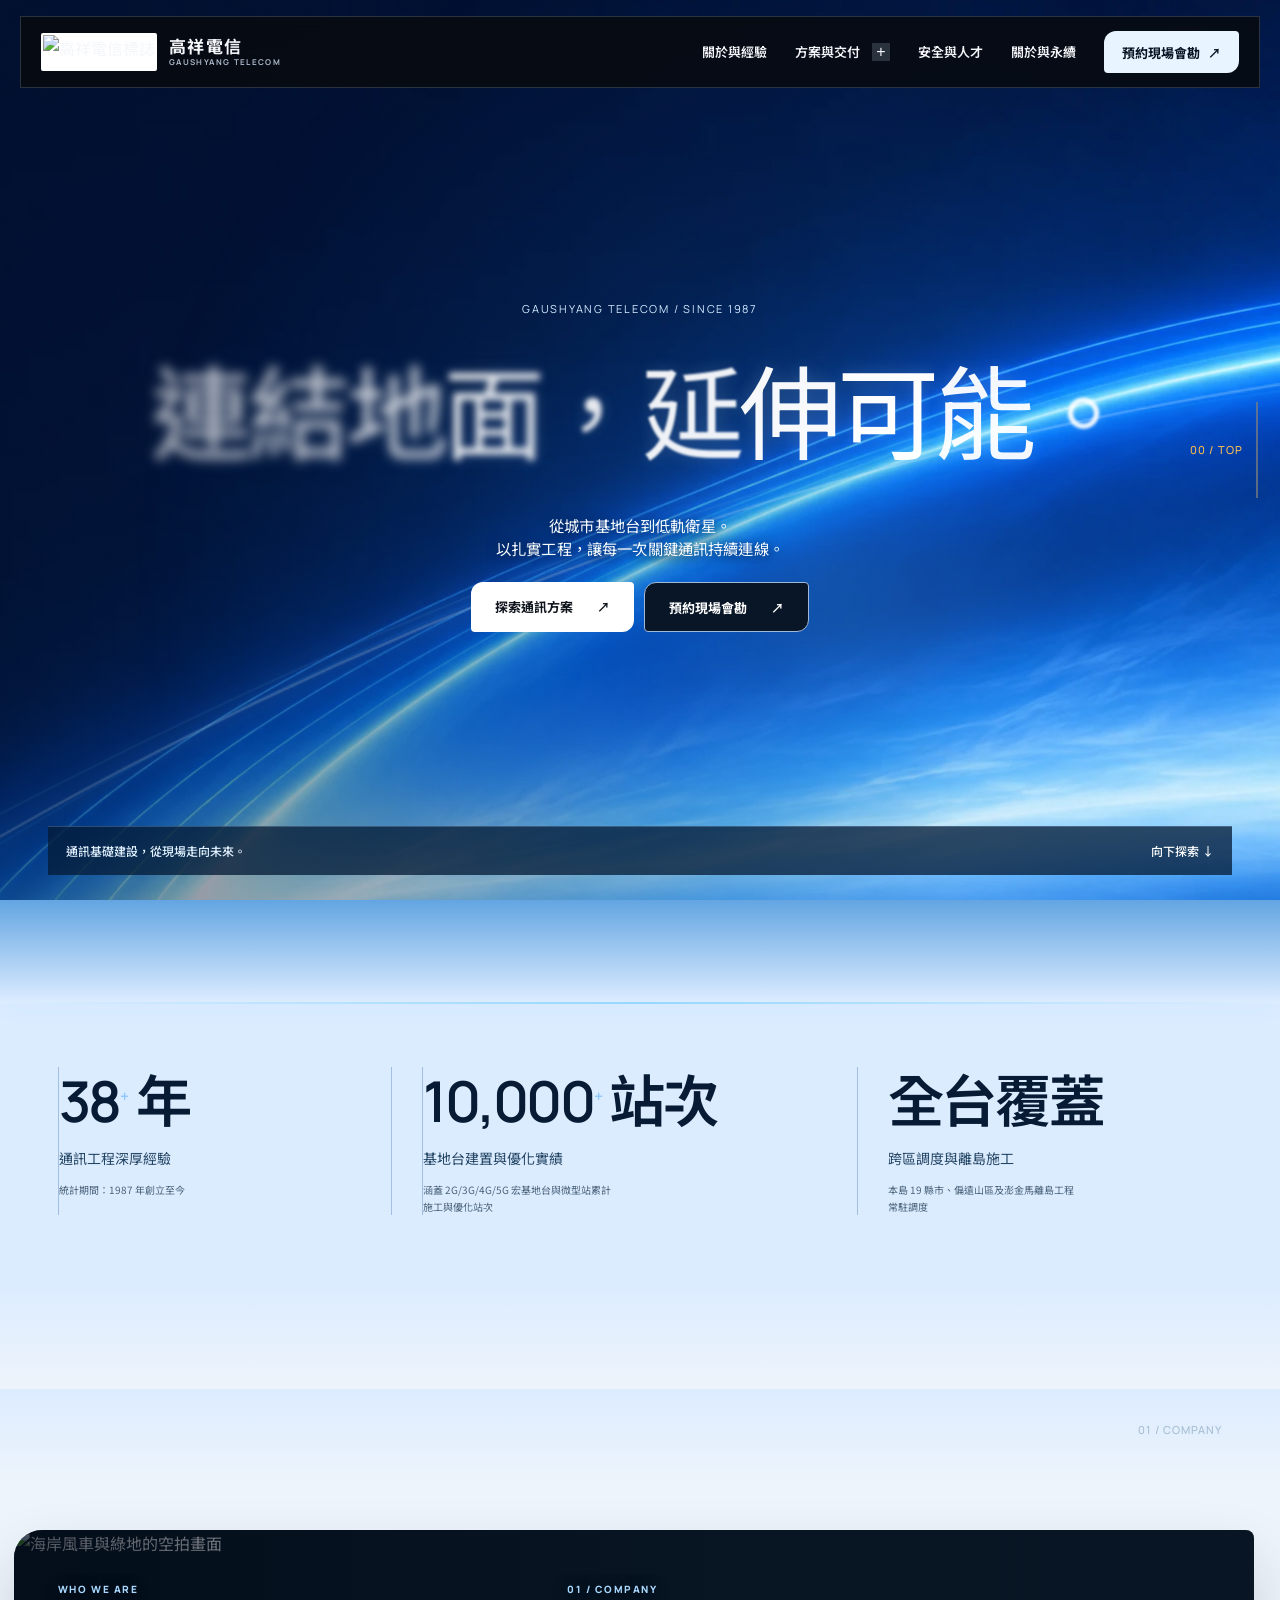
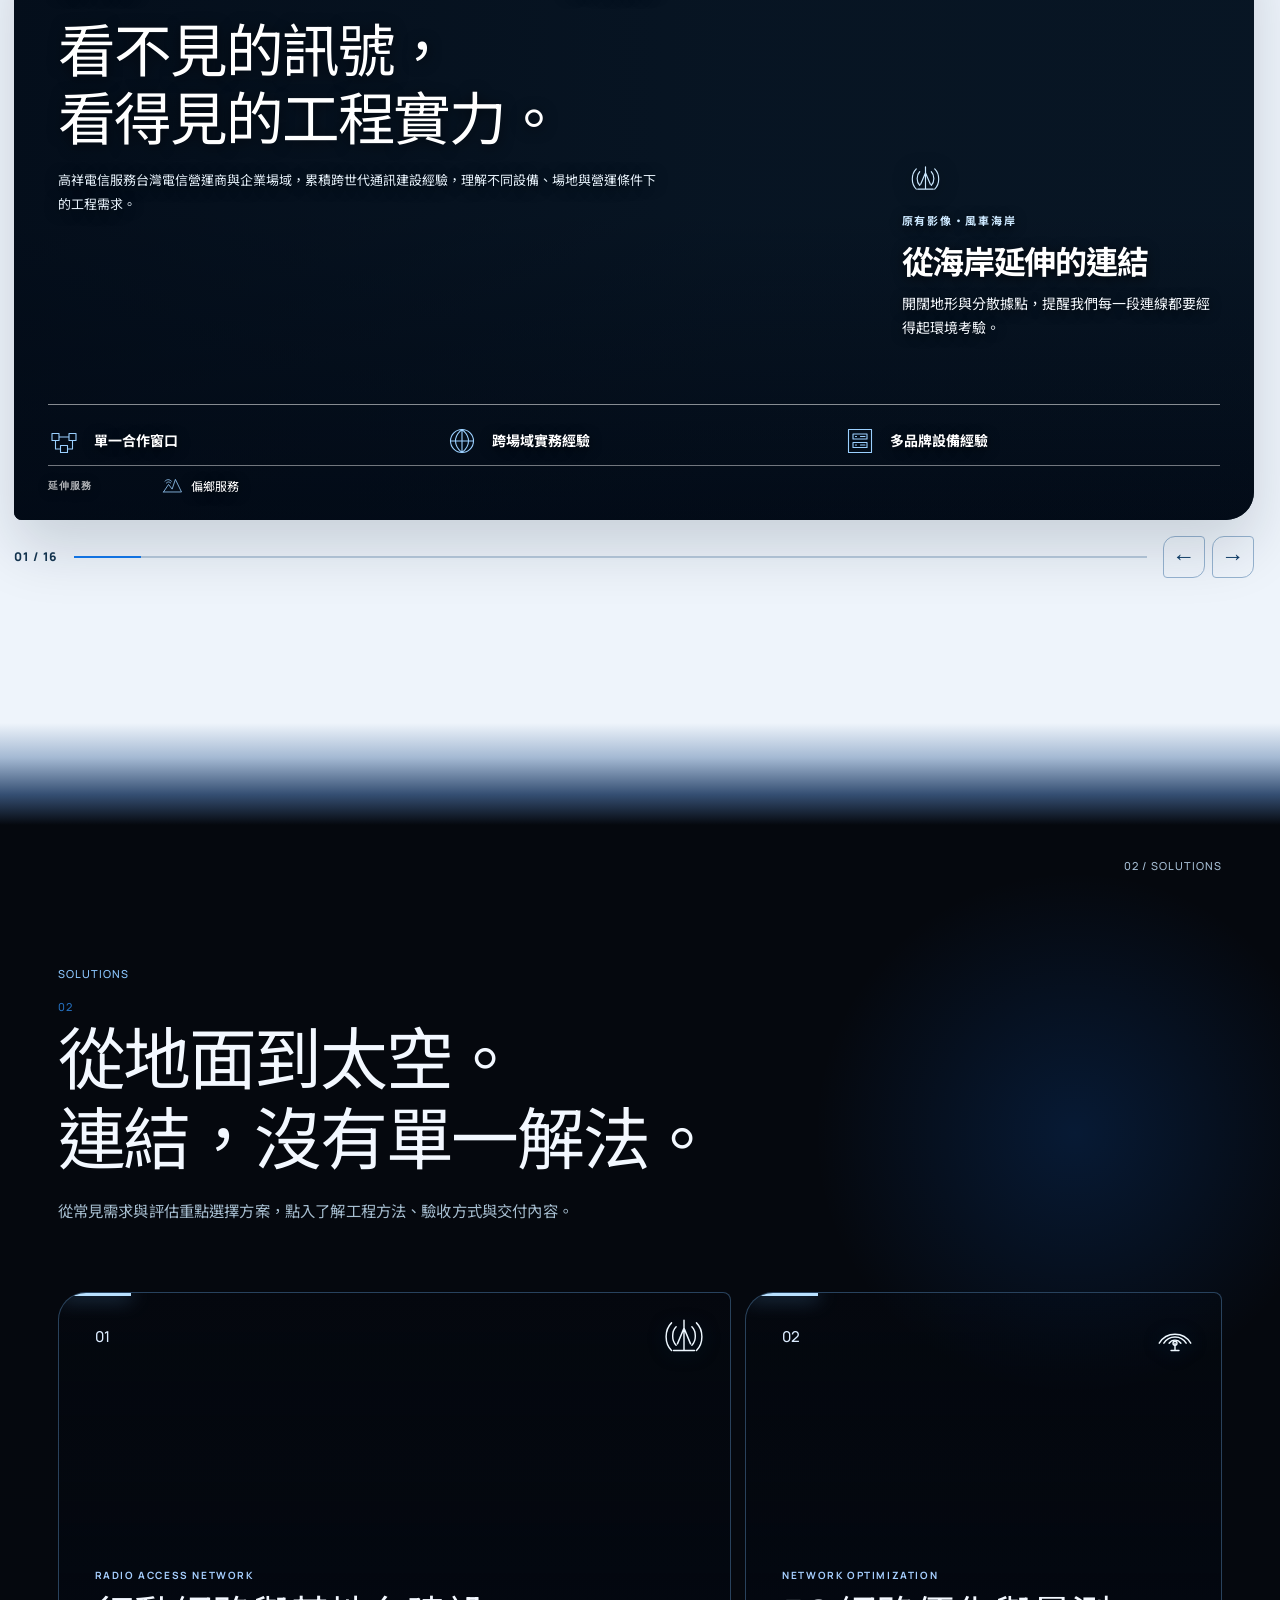
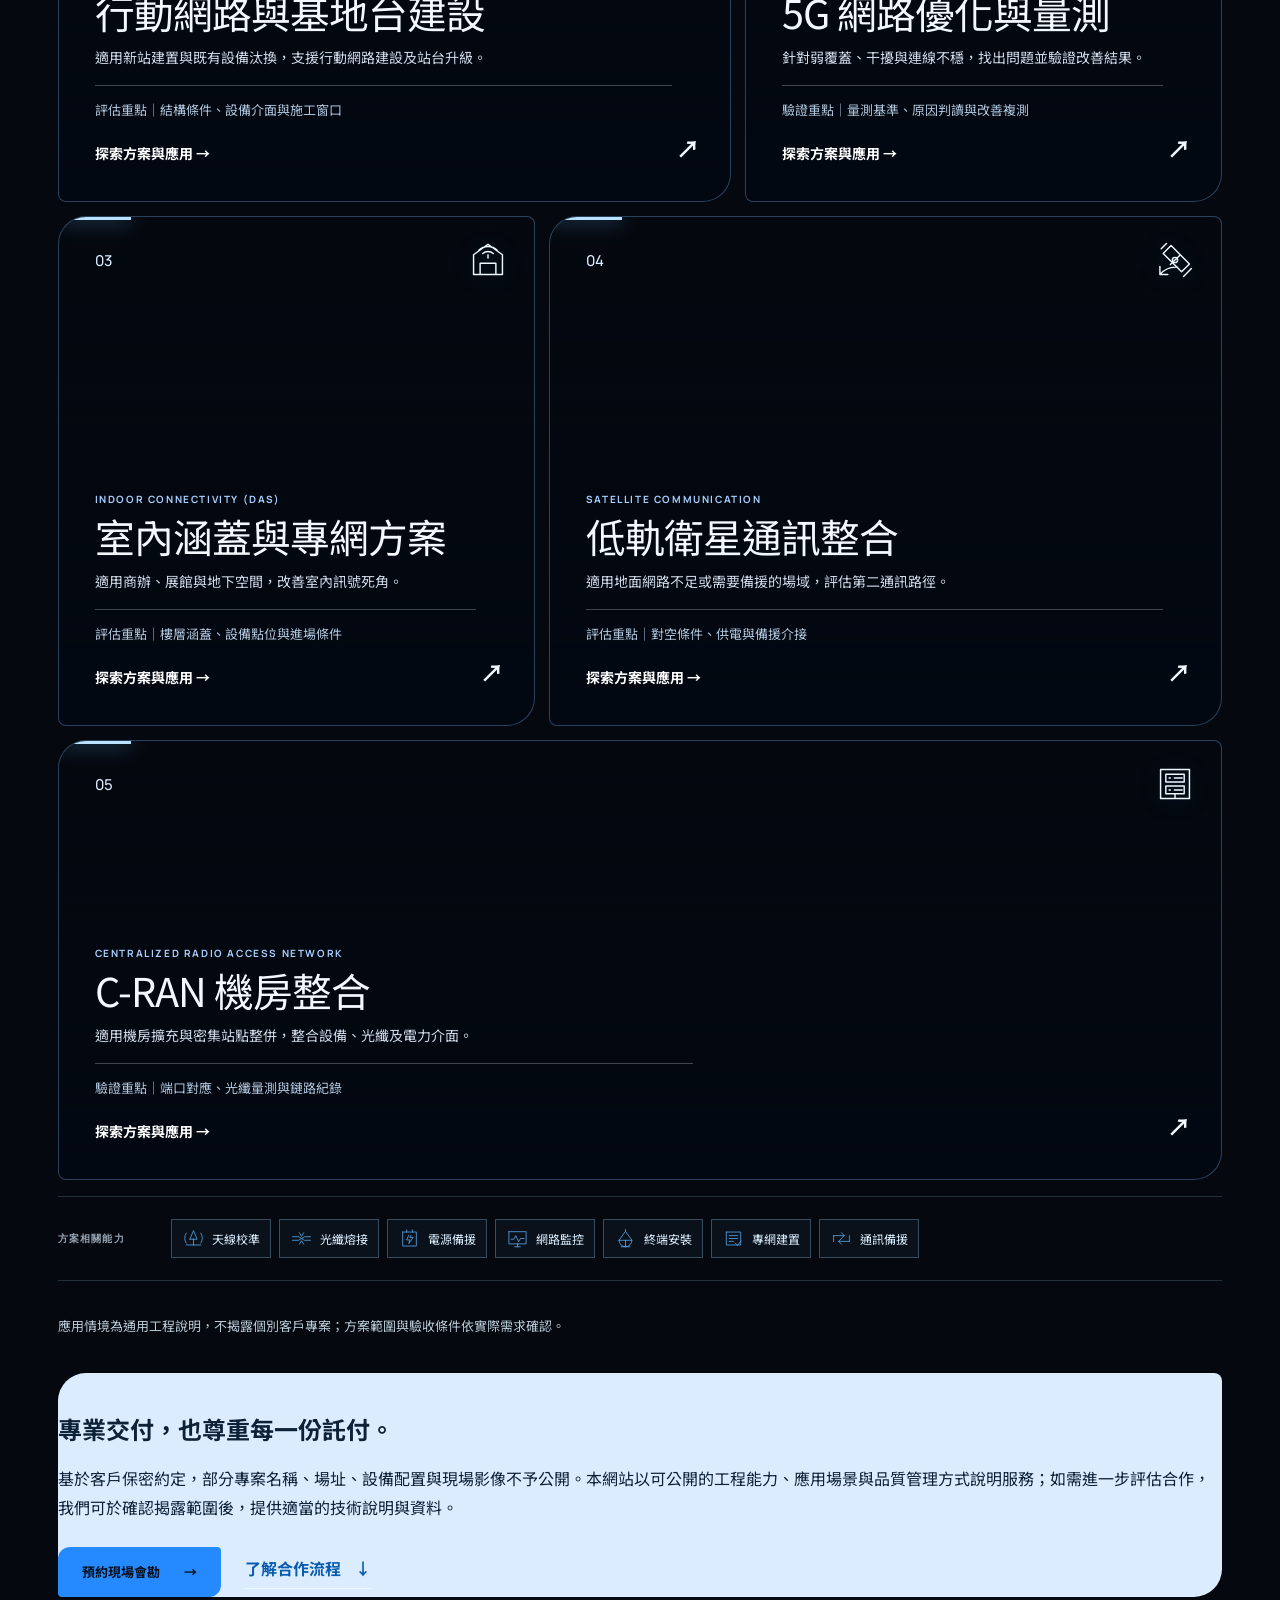
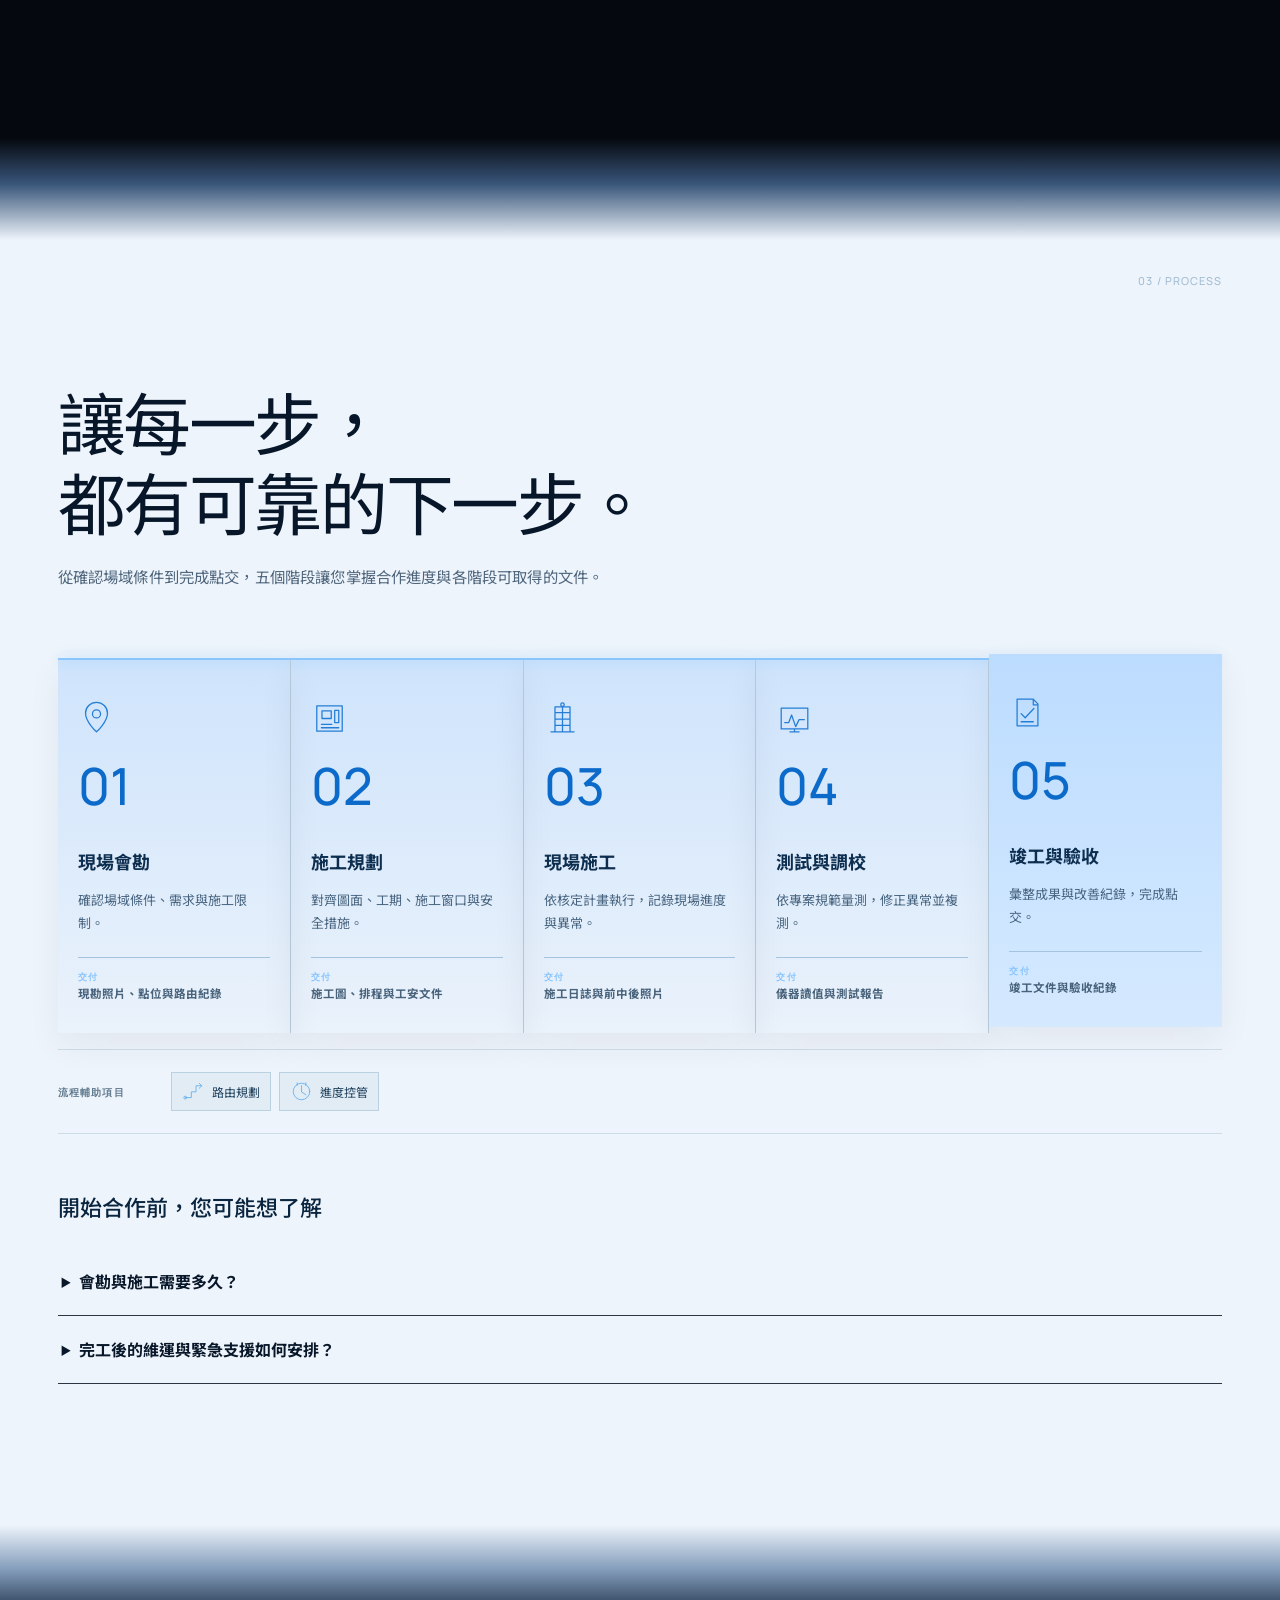
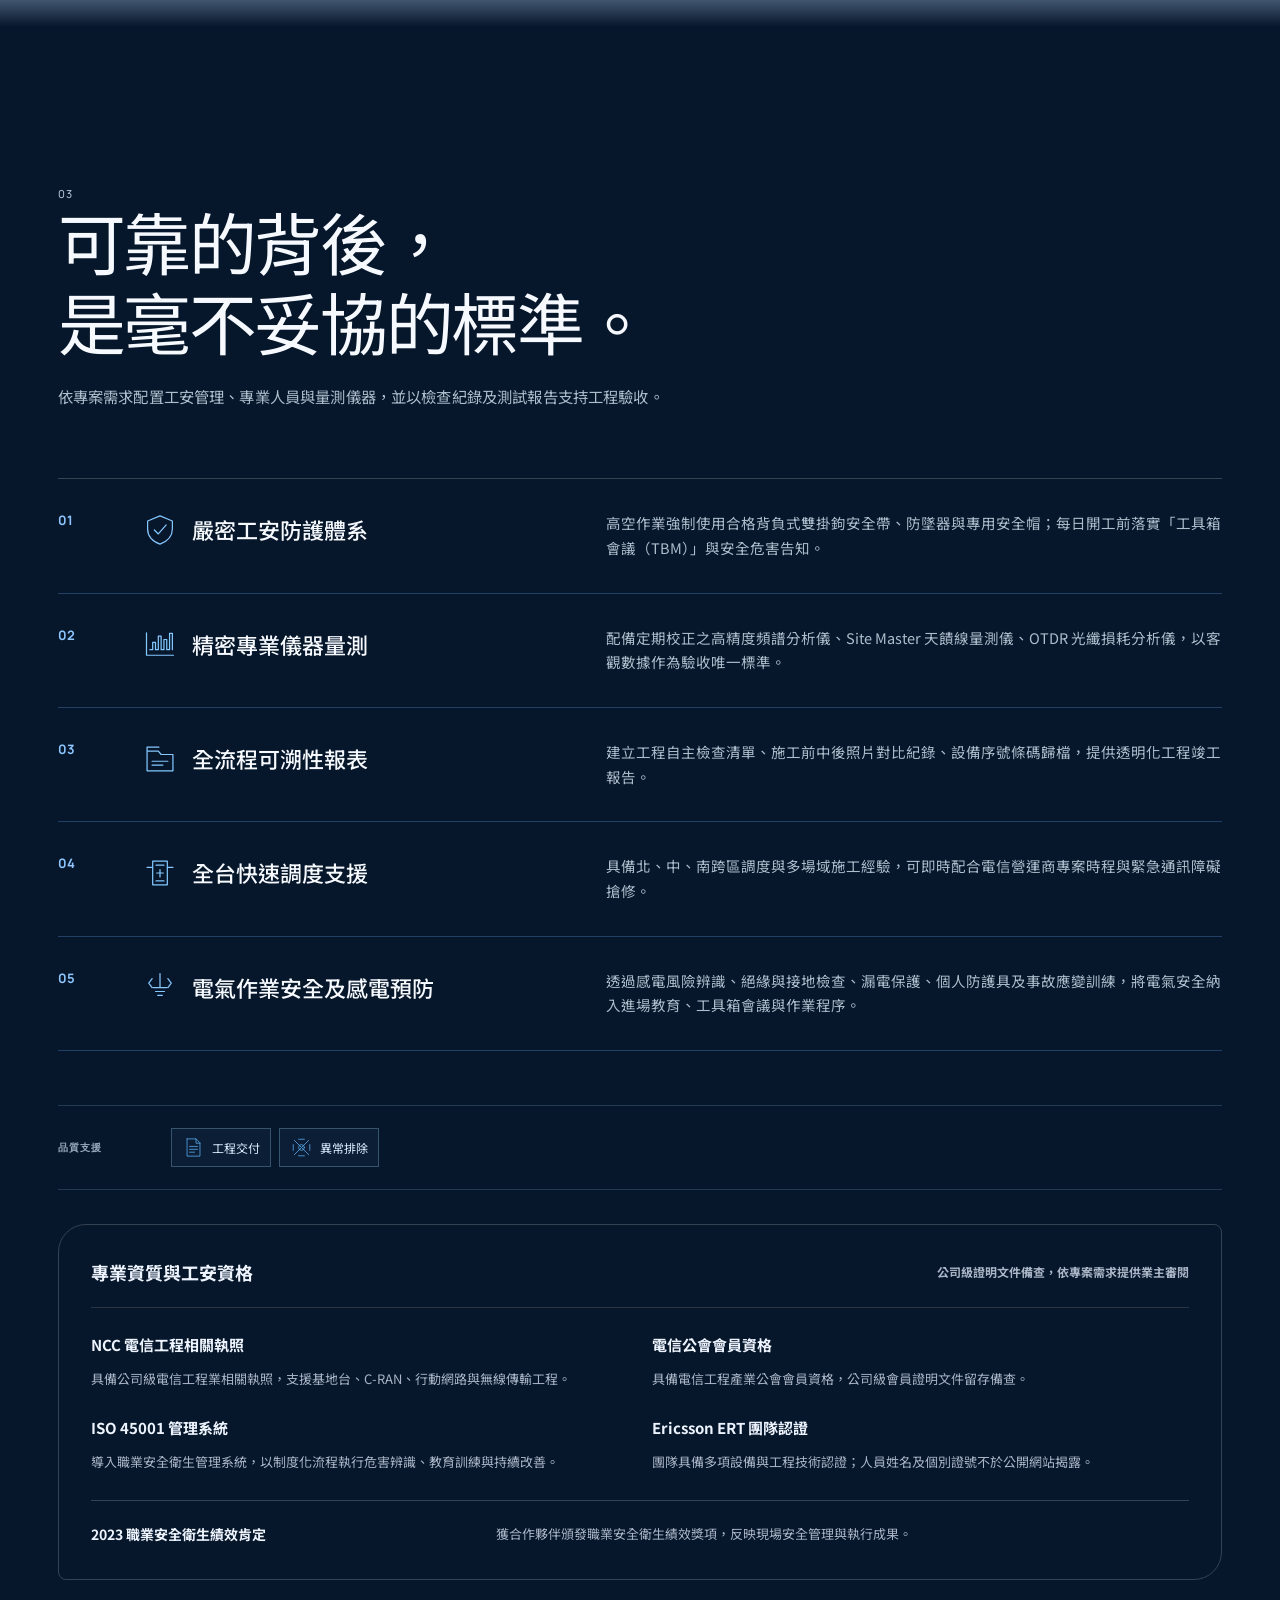
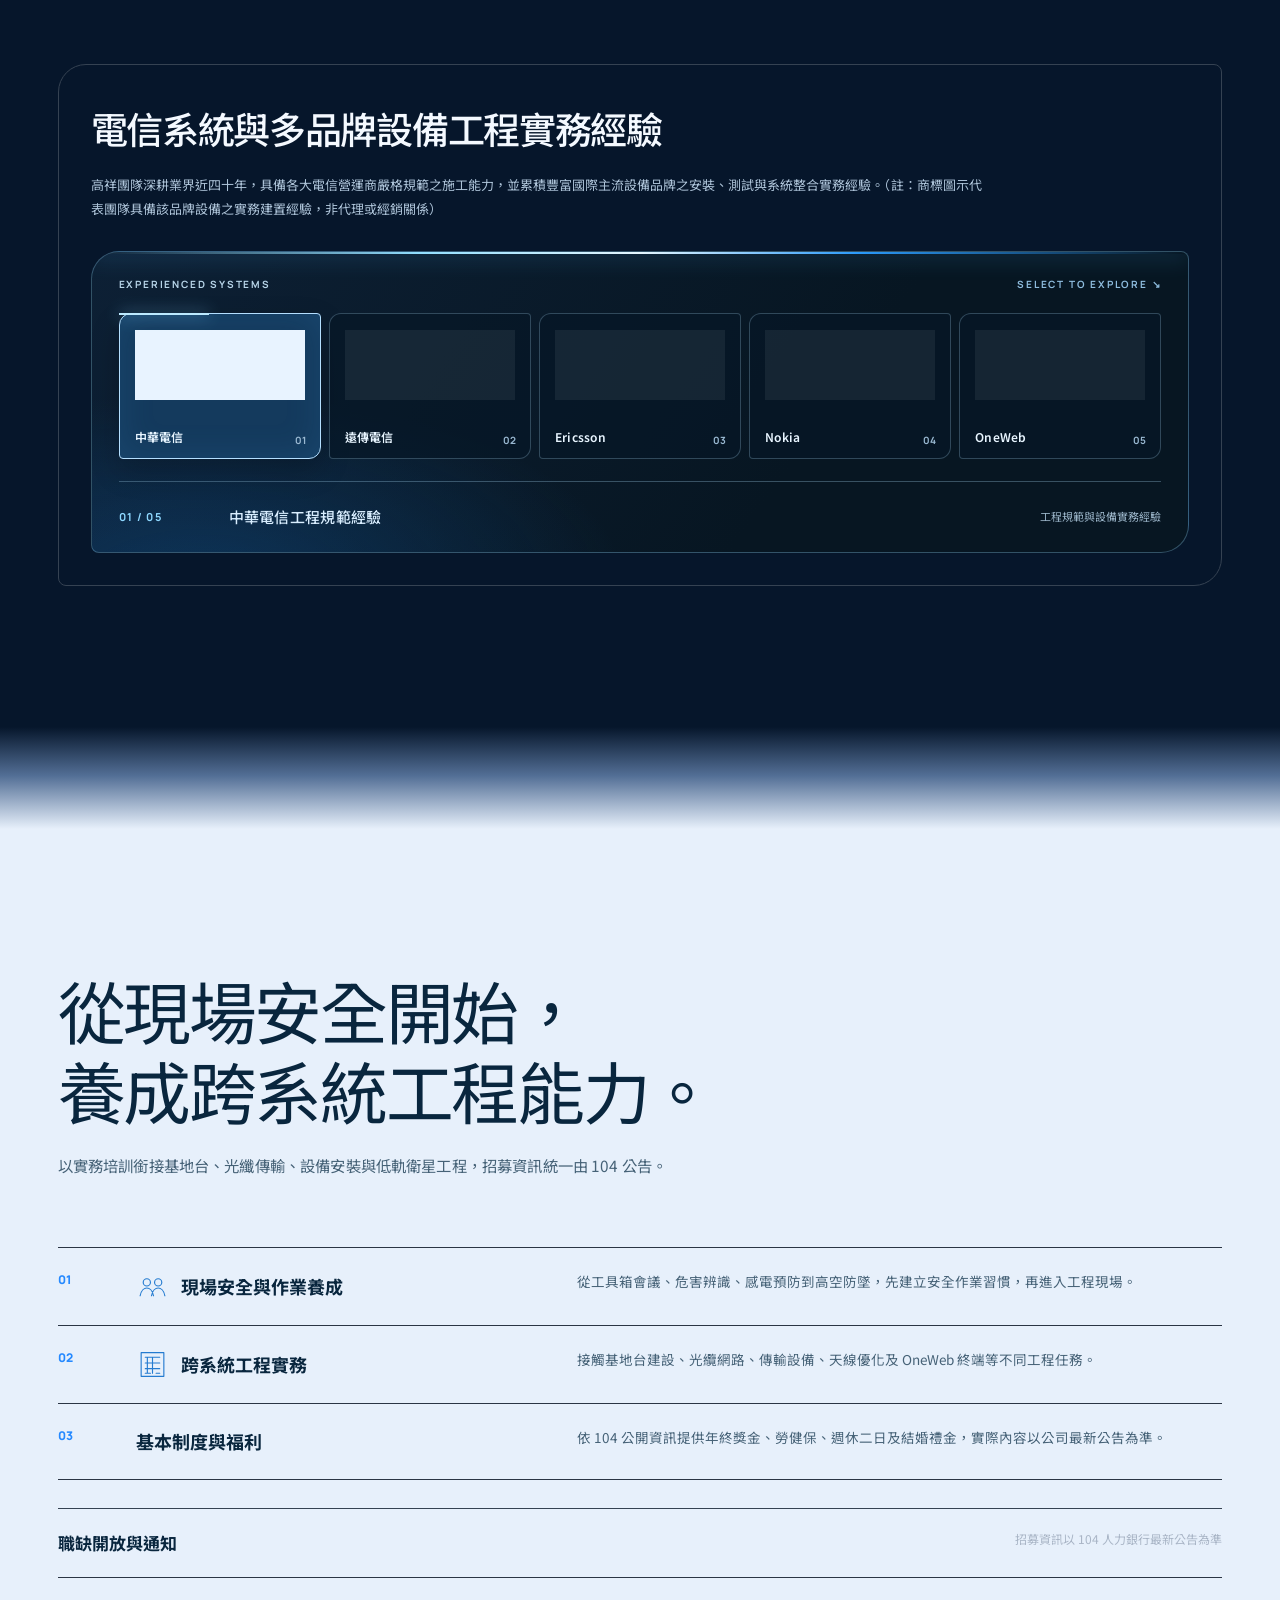
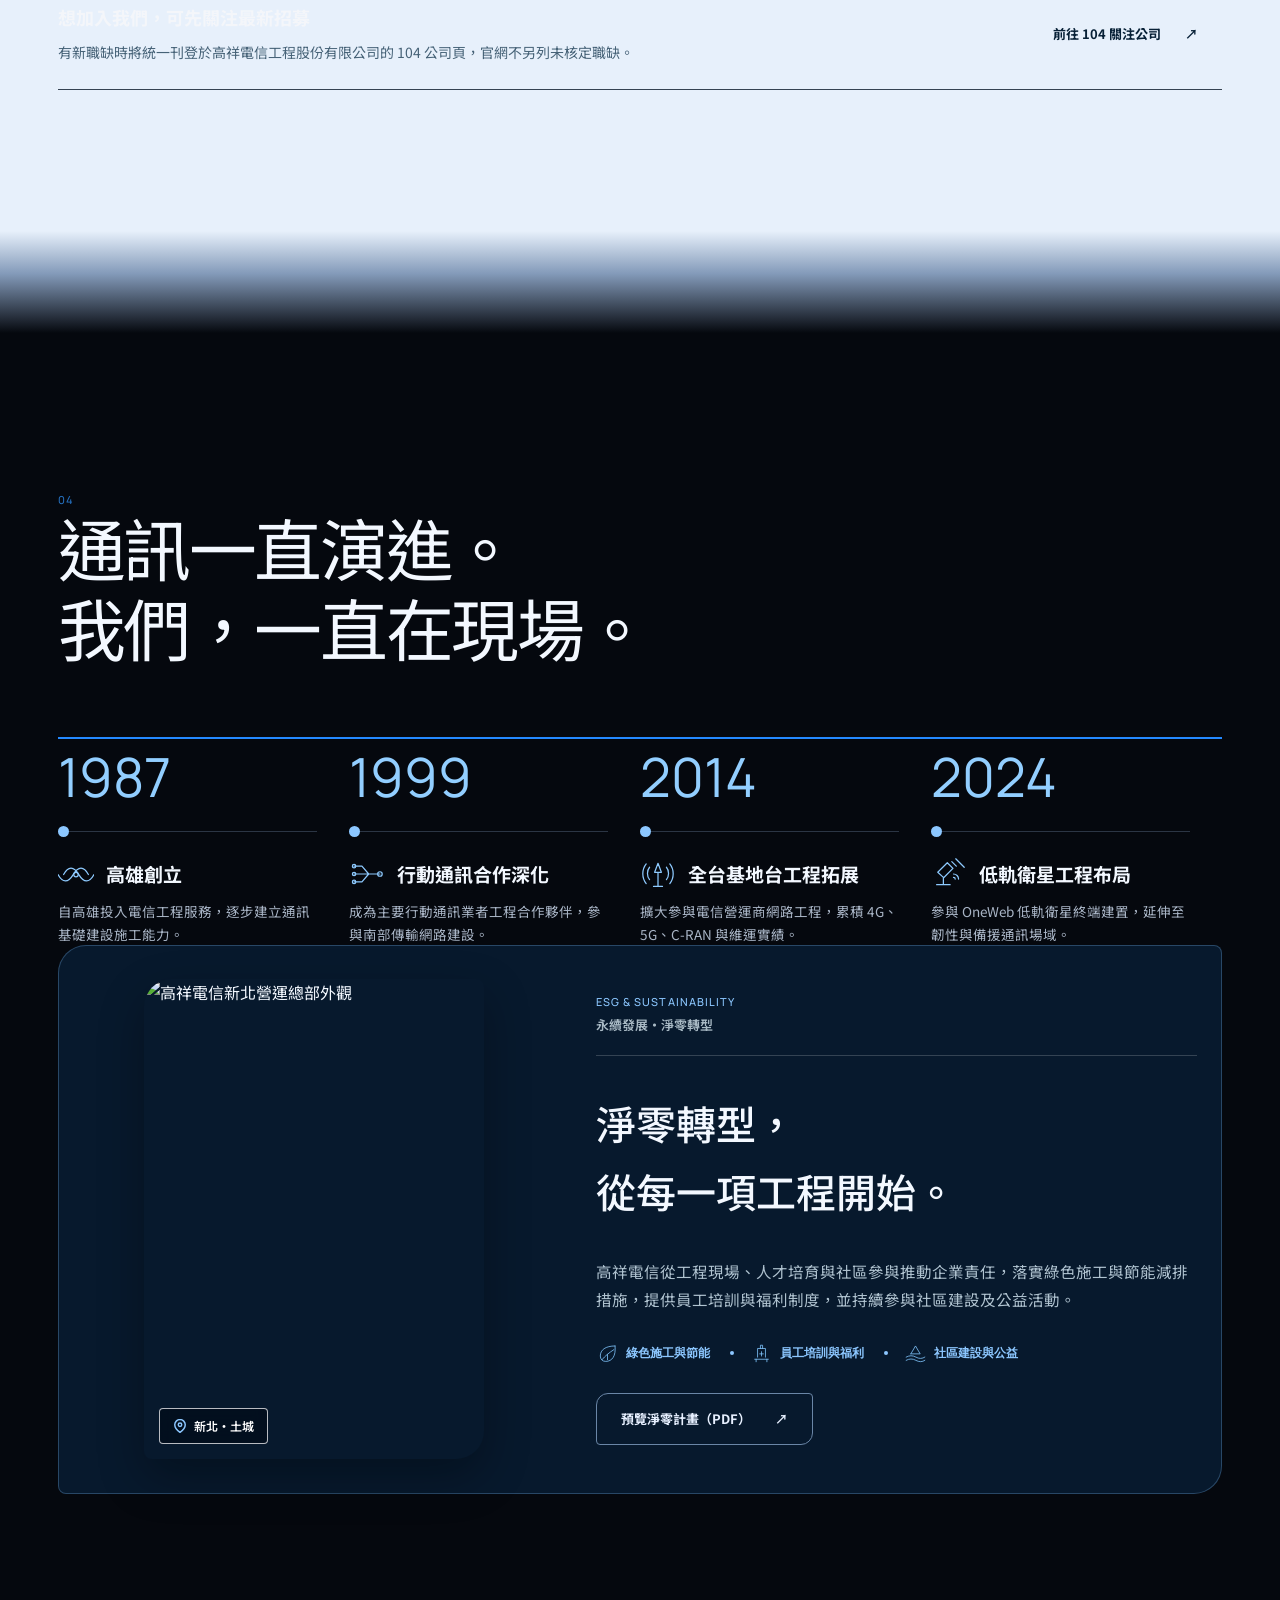
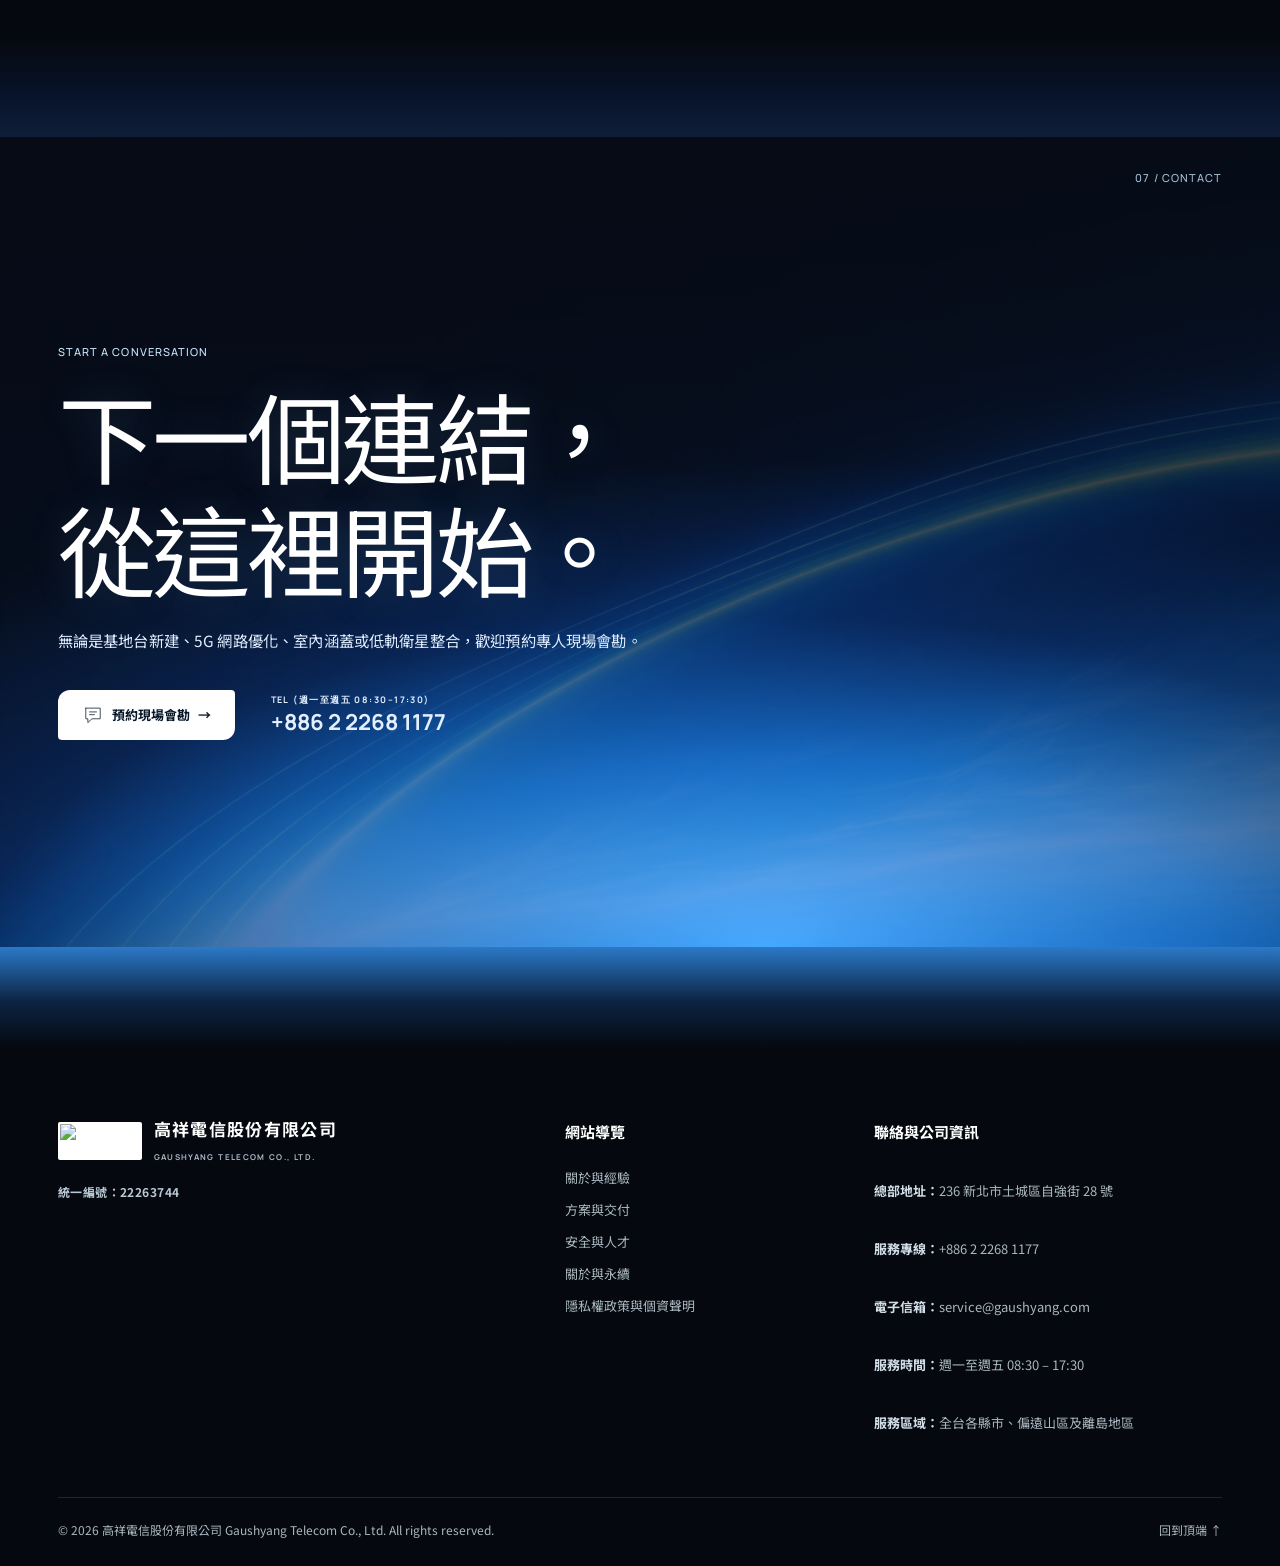
==== commit 29885327: "feat: add panoramic company carousel and diagonal corner system" ====
--- a/index.html
+++ b/index.html
@@ -36,10 +36,13 @@
   <link rel="stylesheet" href="typography-scale.css?v=1">
   <link rel="stylesheet" href="color-bridges.css?v=1">
   <link rel="stylesheet" href="site-icon-map.css?v=1">
+  <link rel="stylesheet" href="company-carousel.css?v=10">
+  <link rel="stylesheet" href="diagonal-corners.css?v=2">
   <script src="company-motion.js?v=20260923-2" defer></script>
   <script src="fusion-sections.js?v=2" defer></script>
   <script src="partner-motion.js?v=1" defer></script>
   <script src="site-icon-map.js?v=1" defer></script>
+  <script src="company-carousel.js?v=3" defer></script>
   <script src="signal.js?v=20260922" defer></script>
   <script src="https://challenges.cloudflare.com/turnstile/v0/api.js?render=explicit" defer></script>
 
@@ -150,30 +153,37 @@
     <div class="color-bridge bridge-proof-company" aria-hidden="true"></div>
     <section id="company" class="intro section">
       <div class="container intro-grid reveal">
-        <figure class="company-landscape"><img src="images/hero/cape-of-good-hope.webp" alt="海岸風力發電與通訊工程服務環境" loading="lazy" width="1200" height="800"><figcaption>立足台灣，連結每一個需要的地方。</figcaption></figure>
-        <div>
-          <p class="eyebrow">WHO WE ARE</p>
-          <p class="section-index">01</p>
-        </div>
-        <div>
-          <h2>看不見的訊號，<br>看得見的工程實力。</h2>
-          <p class="large-copy">高祥電信服務台灣電信營運商與企業場域，累積跨世代通訊建設經驗，理解不同設備、場地與營運條件下的工程需求。</p>
-          <div class="intro-highlights">
-            <div class="highlight-item">
-              <b>單一合作窗口</b>
-              <p>由專案窗口協調工程需求與現場介面，讓合作溝通有明確對象。</p>
-            </div>
-            <div class="highlight-item">
-              <b>跨場域實務經驗</b>
-              <p>理解室外站點、集中式機房與室內空間的工程介面，因應不同場地與營運限制。</p>
-            </div>
-            <div class="highlight-item">
-              <b>多品牌設備經驗</b>
-              <p>具備 Ericsson、Nokia 與 OneWeb 設備的安裝及測試經驗。</p>
-            </div>
-          </div>
-        </div>
-      </div>
+        <div class="company-landscape company-carousel" aria-roledescription="輪播" aria-label="台灣多元場域影像輪播">
+          <div class="company-carousel-stage" aria-live="polite">
+            <div class="company-carousel-intro">
+              <div class="company-carousel-intro-label"><span>WHO WE ARE</span><span>01 / COMPANY</span></div>
+              <h2>看不見的訊號，<br>看得見的工程實力。</h2>
+              <p>高祥電信服務台灣電信營運商與企業場域，累積跨世代通訊建設經驗，理解不同設備、場地與營運條件下的工程需求。</p>
+            </div>
+            <div class="company-highlights-panel">
+              <div class="intro-highlights">
+                <div class="highlight-item">
+                  <b>單一合作窗口</b>
+                </div>
+                <div class="highlight-item">
+                  <b>跨場域實務經驗</b>
+                </div>
+                <div class="highlight-item">
+                  <b>多品牌設備經驗</b>
+                </div>
+              </div>
+            </div>
+          </div>
+          <div class="company-carousel-toolbar">
+            <span class="company-carousel-count">01 / 16</span>
+            <div class="company-carousel-progress" aria-hidden="true"><span></span></div>
+            <div class="company-carousel-actions">
+              <button class="company-carousel-prev" type="button" aria-label="上一張圖片">←</button>
+              <button class="company-carousel-next" type="button" aria-label="下一張圖片">→</button>
+            </div>
+          </div>
+        </div>
+      </div>
     </section>
 
     <!-- 通訊方案與應用情境：以五個服務卡片為統一入口 -->
--- a/company-carousel.css
+++ b/company-carousel.css
@@ -0,0 +1,36 @@
+.signal-home .intro-grid{grid-template-columns:minmax(0,1fr);row-gap:36px}
+.signal-home .intro-grid>.company-carousel{grid-column:1/-1!important;grid-row:1;width:calc(100vw - 40px);margin-left:0;left:calc(20px - 5vw);min-width:0;min-height:0;overflow:visible!important;display:flex;flex-direction:column;gap:12px;position:relative;isolation:isolate;align-self:start!important}
+.company-carousel-stage{position:relative;flex:none;width:100%;height:590px;min-height:0;overflow:hidden;border-radius:28px 8px 28px 8px;background:#091827;box-shadow:0 28px 60px rgba(4,24,46,.16)}
+.company-carousel-intro{position:absolute;z-index:3;top:52px;left:44px;width:min(55%,600px);padding:0;background:none;border:0;box-shadow:none;backdrop-filter:none;color:#fff;pointer-events:none;text-shadow:0 2px 14px rgba(0,0,0,.65)}
+.company-carousel-intro-label{display:flex;justify-content:space-between;gap:12px;color:#a8d8ff;font:800 10px/1.4 Manrope,sans-serif;letter-spacing:.16em;margin-bottom:18px}
+.signal-home .intro .company-carousel-intro h2{font-size:clamp(36px,4.5vw,58px)!important;line-height:1.2;letter-spacing:-.055em;margin:0 0 18px;color:#fff}
+.company-carousel-intro>p{font-size:13px;line-height:1.85;margin:0;color:#e6f1fa}
+.signal-home .company-carousel-stage .company-highlights-panel{position:absolute;z-index:3;left:34px;right:34px;bottom:23px;width:auto;color:#fff;text-shadow:0 2px 12px #000a}
+.signal-home .company-highlights-panel .intro-highlights{display:grid;grid-template-columns:repeat(3,minmax(0,1fr));gap:22px;padding:12px 0 0;border-top:1px solid #ffffff85}
+.signal-home .company-highlights-panel .highlight-item{min-width:0;padding:12px 0 12px 46px;border-bottom:0}
+.signal-home .company-highlights-panel .highlight-item b{color:#fff;font-size:14px;margin:0}
+.signal-home .company-highlights-panel .site-icon-mark{left:0;top:8px;color:#9bd0ff}
+.signal-home #company .company-highlights-panel .site-icon-ribbon{margin:0;padding:8px 0 0;border-top:1px solid #ffffff70;border-bottom:0;color:#fff}
+.signal-home #company .company-highlights-panel .site-icon-chip{background:none;border:0;padding:0;color:#fff}
+.company-scene{position:absolute;inset:0;overflow:hidden;color:#fff;opacity:0;visibility:hidden;transition:opacity 1.15s ease,visibility 1.15s}
+.company-scene.is-active{opacity:1;visibility:visible;z-index:1}
+.signal-home .company-carousel .company-scene img{position:absolute;inset:0;width:100%;height:100%;min-height:0;max-height:none;object-fit:cover;filter:none;transform:none!important;transition:none!important}
+.company-scene-shade{position:absolute;inset:0;background:linear-gradient(90deg,rgba(2,10,22,.7),rgba(2,10,22,.25) 57%,rgba(2,10,22,.18)),linear-gradient(0deg,rgba(2,10,22,.85),transparent 52%)}
+.company-scene-top{display:none}
+.company-scene-copy{position:absolute;top:225px;bottom:auto;left:auto;right:42px;width:310px;max-width:38%;display:grid;justify-items:start;opacity:0;text-shadow:0 2px 12px #000b;transition:opacity .8s .18s ease}
+.company-scene.is-active .company-scene-copy{opacity:1}
+.company-scene-icon{width:48px;height:48px;display:grid;place-items:center;border:0;background:none;backdrop-filter:none;color:var(--scene-accent);margin-bottom:8px;filter:drop-shadow(0 2px 9px #0009)}
+.company-scene-icon svg{width:31px;height:31px;fill:none;stroke:currentColor;stroke-width:2.4;stroke-linecap:round;stroke-linejoin:round}
+.company-scene-location{color:var(--scene-accent);font-size:11px;font-weight:700;letter-spacing:.16em;margin:0 0 10px}
+.company-scene h3{font-size:clamp(26px,2.5vw,39px);line-height:1.25;letter-spacing:-.04em;margin:0 0 11px;color:#fff}
+.company-scene-description{font-size:14px;line-height:1.75;max-width:360px;margin:0;color:#f4f8fd}
+.company-carousel-toolbar{display:flex;align-items:center;gap:16px;min-height:50px;color:#153651}
+.company-carousel-count{font:800 12px/1 Manrope,sans-serif;letter-spacing:.12em;white-space:nowrap}
+.company-carousel-progress{height:2px;flex:1;background:#b8cadd;overflow:hidden}
+.company-carousel-progress span{height:100%;display:block;background:#1479ed;transition:width .45s ease}
+.company-carousel-actions{display:flex;gap:7px}
+.company-carousel-actions button{width:42px;height:42px;border:1px solid #96b3d0;background:transparent;color:#0e3c68;font:400 23px/1 Arial,sans-serif;cursor:pointer;transition:background .2s,color .2s,transform .2s}
+.company-carousel-actions button:hover,.company-carousel-actions button:focus-visible{background:#1479ed;color:white;transform:translateY(-2px)}
+@media(max-width:900px){.signal-home .company-carousel{width:calc(100vw - 36px);min-height:0;max-height:none;margin-bottom:0;order:0}.company-carousel-stage{height:600px;min-height:0}.company-carousel-intro{top:38px;left:30px;width:60%}.company-scene-copy{right:30px;max-width:40%}}
+@media(max-width:640px){.company-carousel-stage{height:760px}.company-carousel-intro{top:35px;left:22px;right:22px;width:auto}.signal-home .intro .company-carousel-intro h2{font-size:clamp(32px,7vw,42px)!important;margin-bottom:12px}.company-carousel-intro>p{font-size:12px;line-height:1.7}.company-scene-copy{top:290px;left:22px;right:22px;bottom:auto;width:auto;max-width:none}.company-scene-icon{width:42px;height:42px;margin-bottom:8px}.company-scene-icon svg{width:27px;height:27px}.company-scene h3{font-size:26px}.company-scene-description{font-size:12px}.company-carousel-actions button{width:38px;height:38px}.signal-home .company-carousel-stage .company-highlights-panel{left:22px;right:22px;bottom:20px}.signal-home .company-highlights-panel .intro-highlights{grid-template-columns:1fr;gap:0}.signal-home .company-highlights-panel .highlight-item{padding:8px 0 8px 43px}.signal-home .company-highlights-panel .site-icon-mark{top:3px;width:27px;height:27px}}
+@media(prefers-reduced-motion:reduce){.company-scene,.company-scene-copy,.signal-home .company-carousel .company-scene img,.company-carousel-progress span{transition:none!important;animation:none!important;transform:none!important}.company-scene.is-active .company-scene-copy{opacity:1}}
--- a/diagonal-corners.css
+++ b/diagonal-corners.css
@@ -0,0 +1,26 @@
+/* Shared corner language for contained surfaces; structural rows and icons stay linear. */
+.signal-home #solutions .solution-card,
+.signal-home #solutions .confidentiality-note,
+.signal-home #strength .credentials-box,
+.signal-home #strength .partner-section,
+.signal-home #strength .partner-stage,
+.signal-home #about .sustainability-grid,
+.signal-home #about .sustainability-photo-card,
+.signal-home .contact-dialog {
+  border-radius: 28px 8px 28px 8px !important;
+}
+
+.signal-home #strength .partner-card,
+.signal-home .button,
+.signal-home .nav-contact-btn,
+.signal-home .company-carousel-actions button,
+.signal-home .contact-primary-button,
+.signal-home .contact-secondary-button {
+  border-radius: 12px 4px 12px 4px !important;
+}
+
+.signal-home #solutions .solution-card,
+.signal-home #about .sustainability-photo-card,
+.signal-home #strength .partner-stage {
+  overflow: hidden;
+}
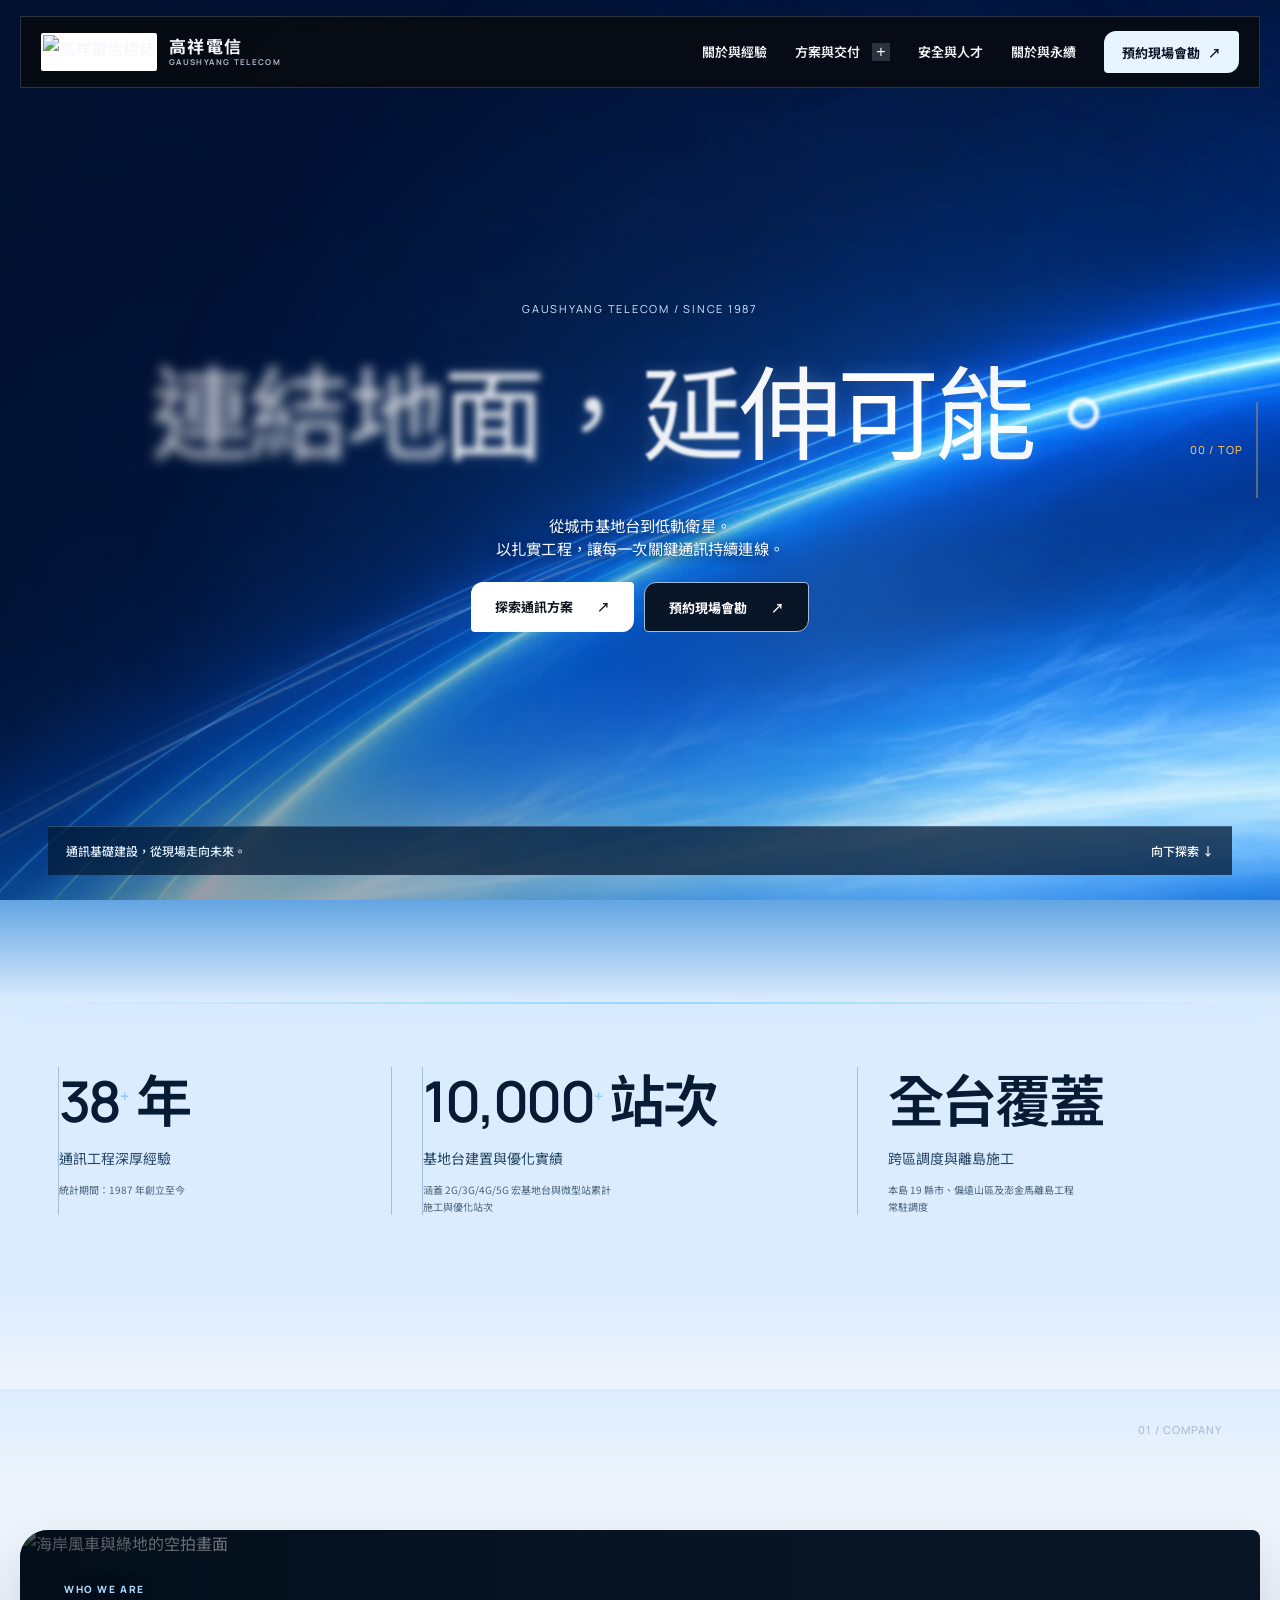
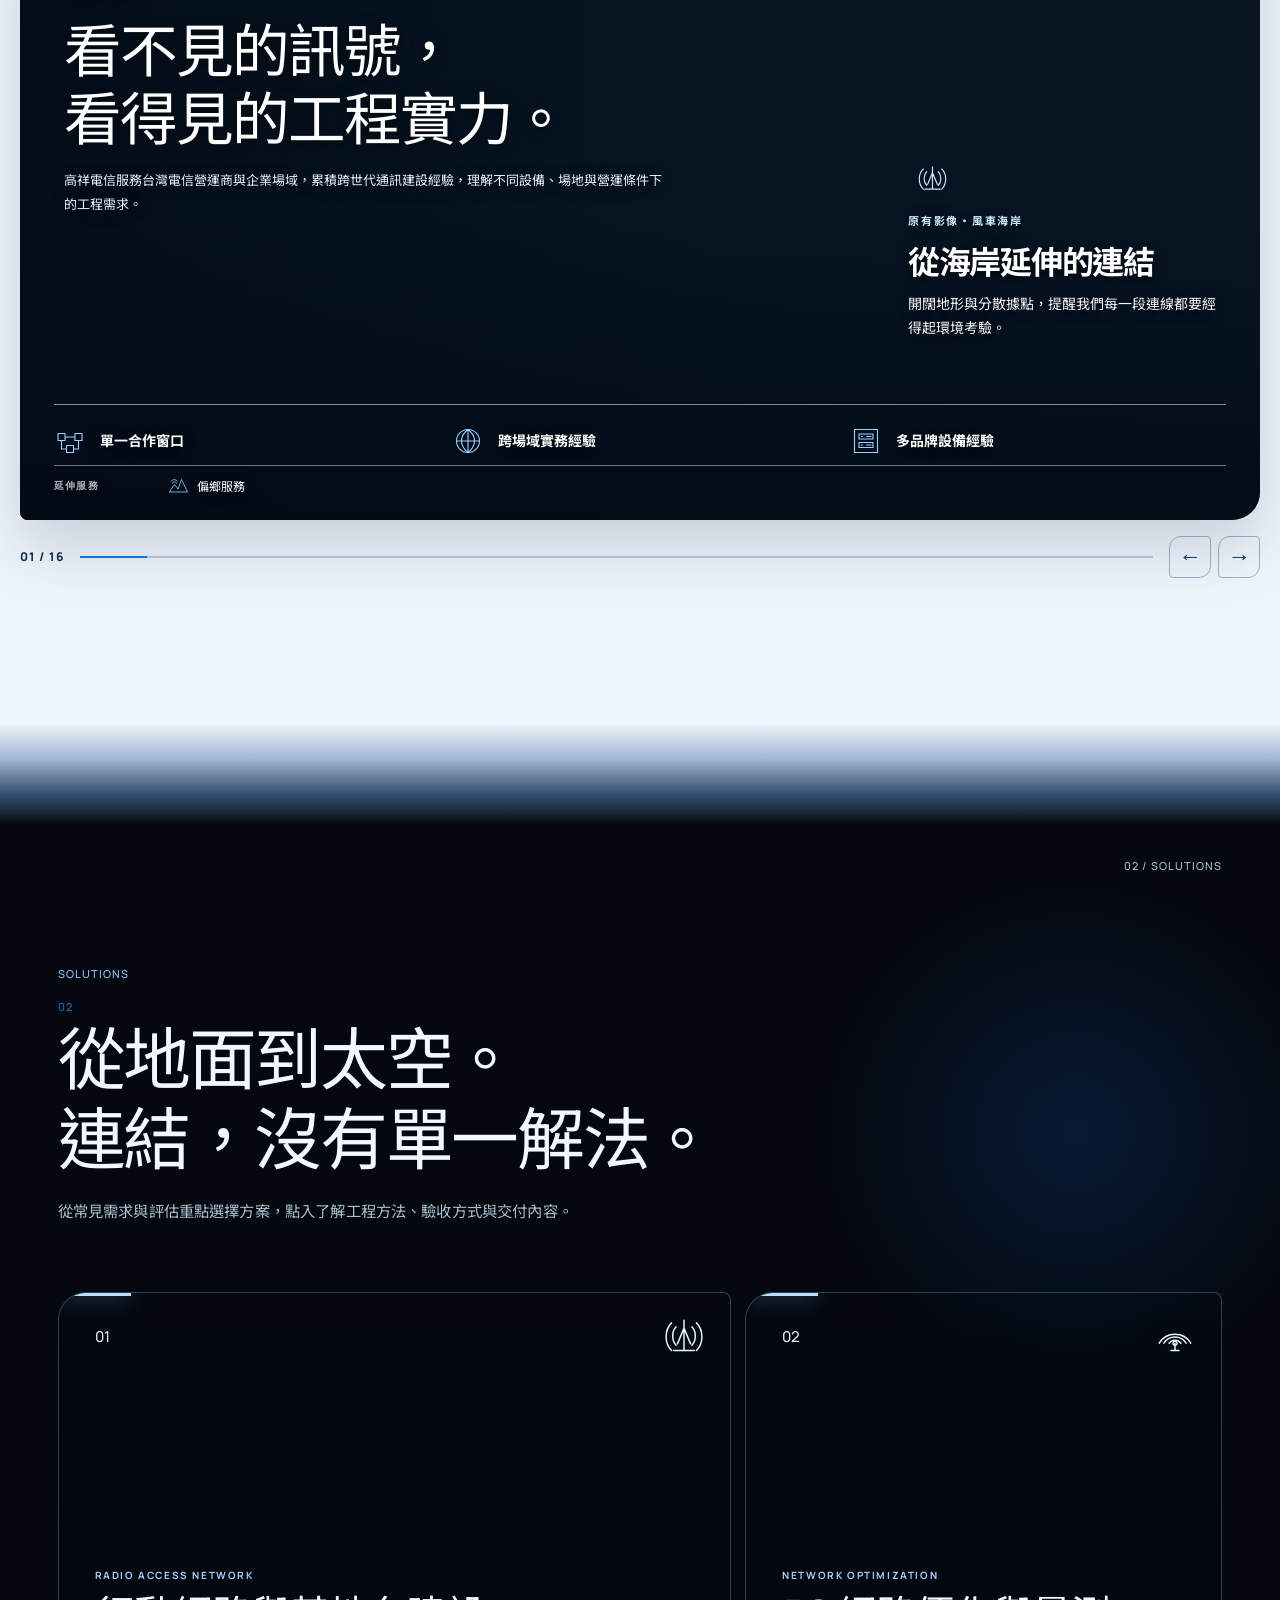
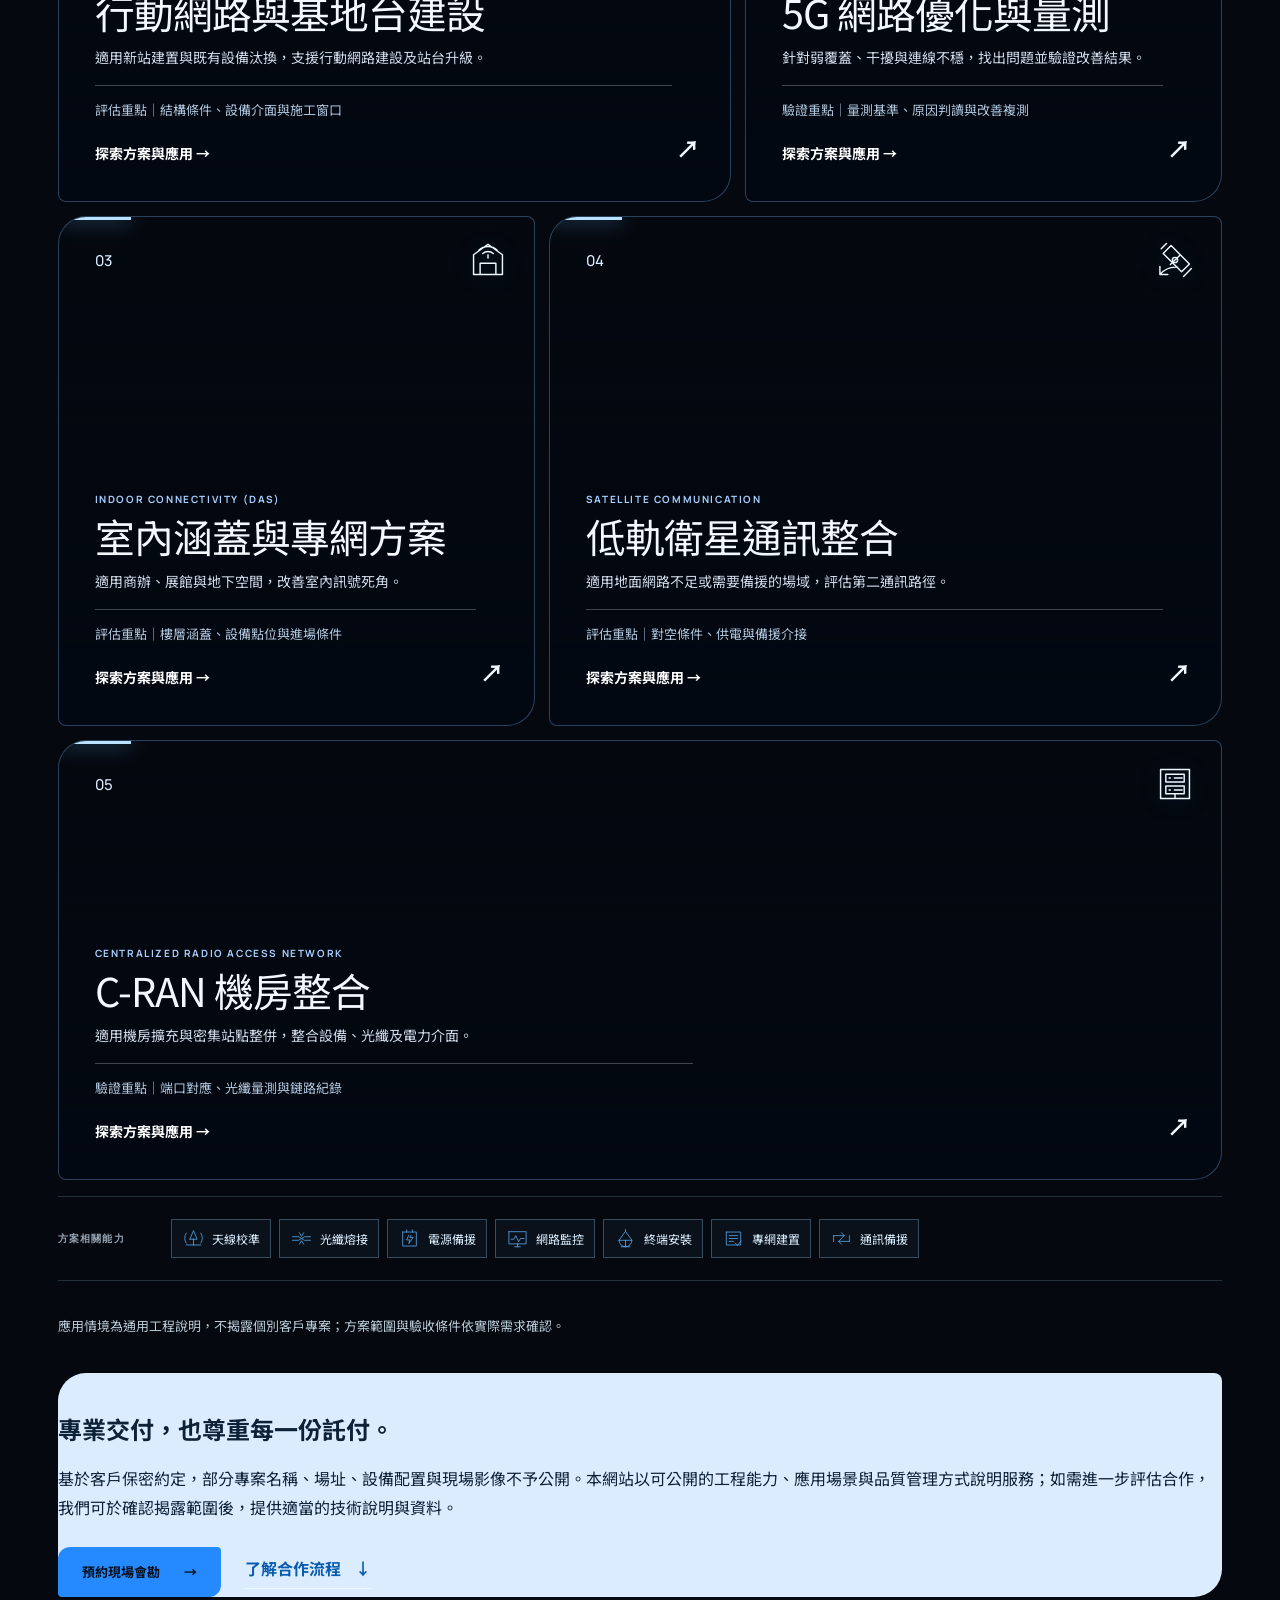
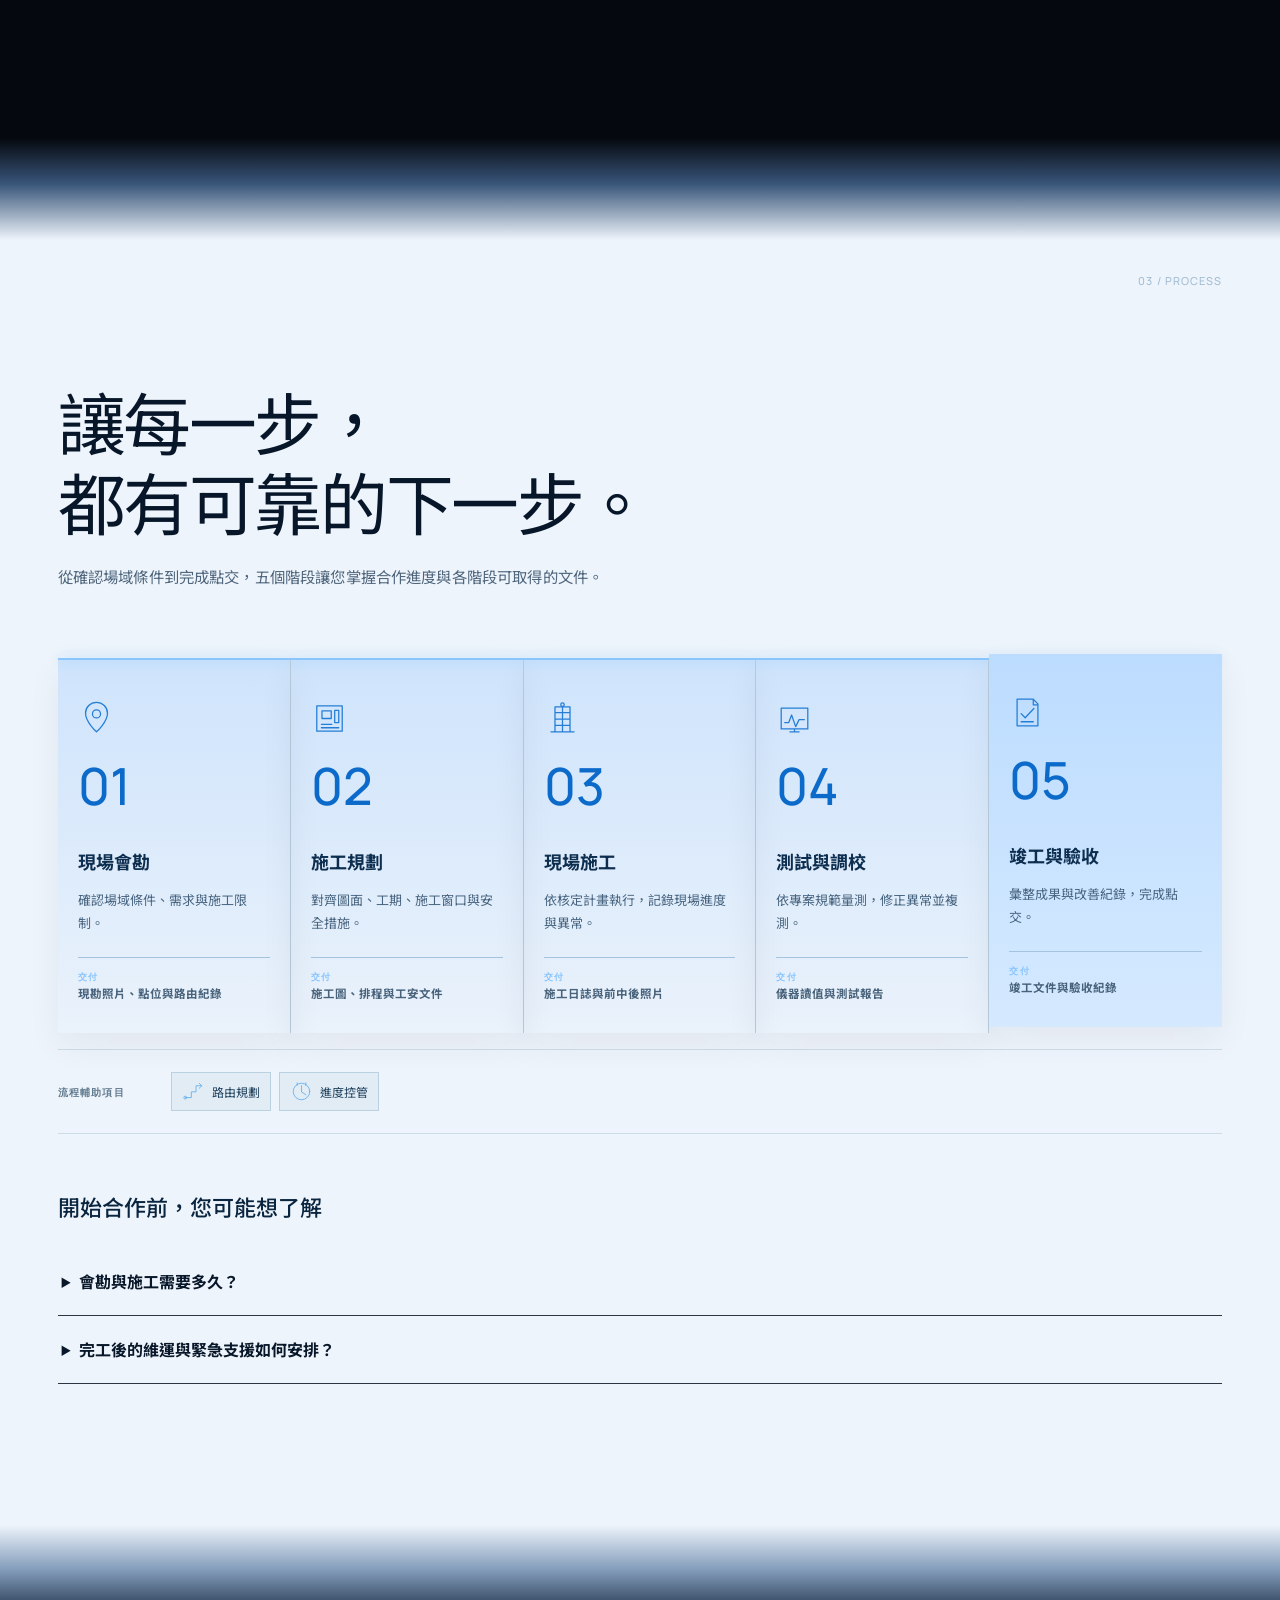
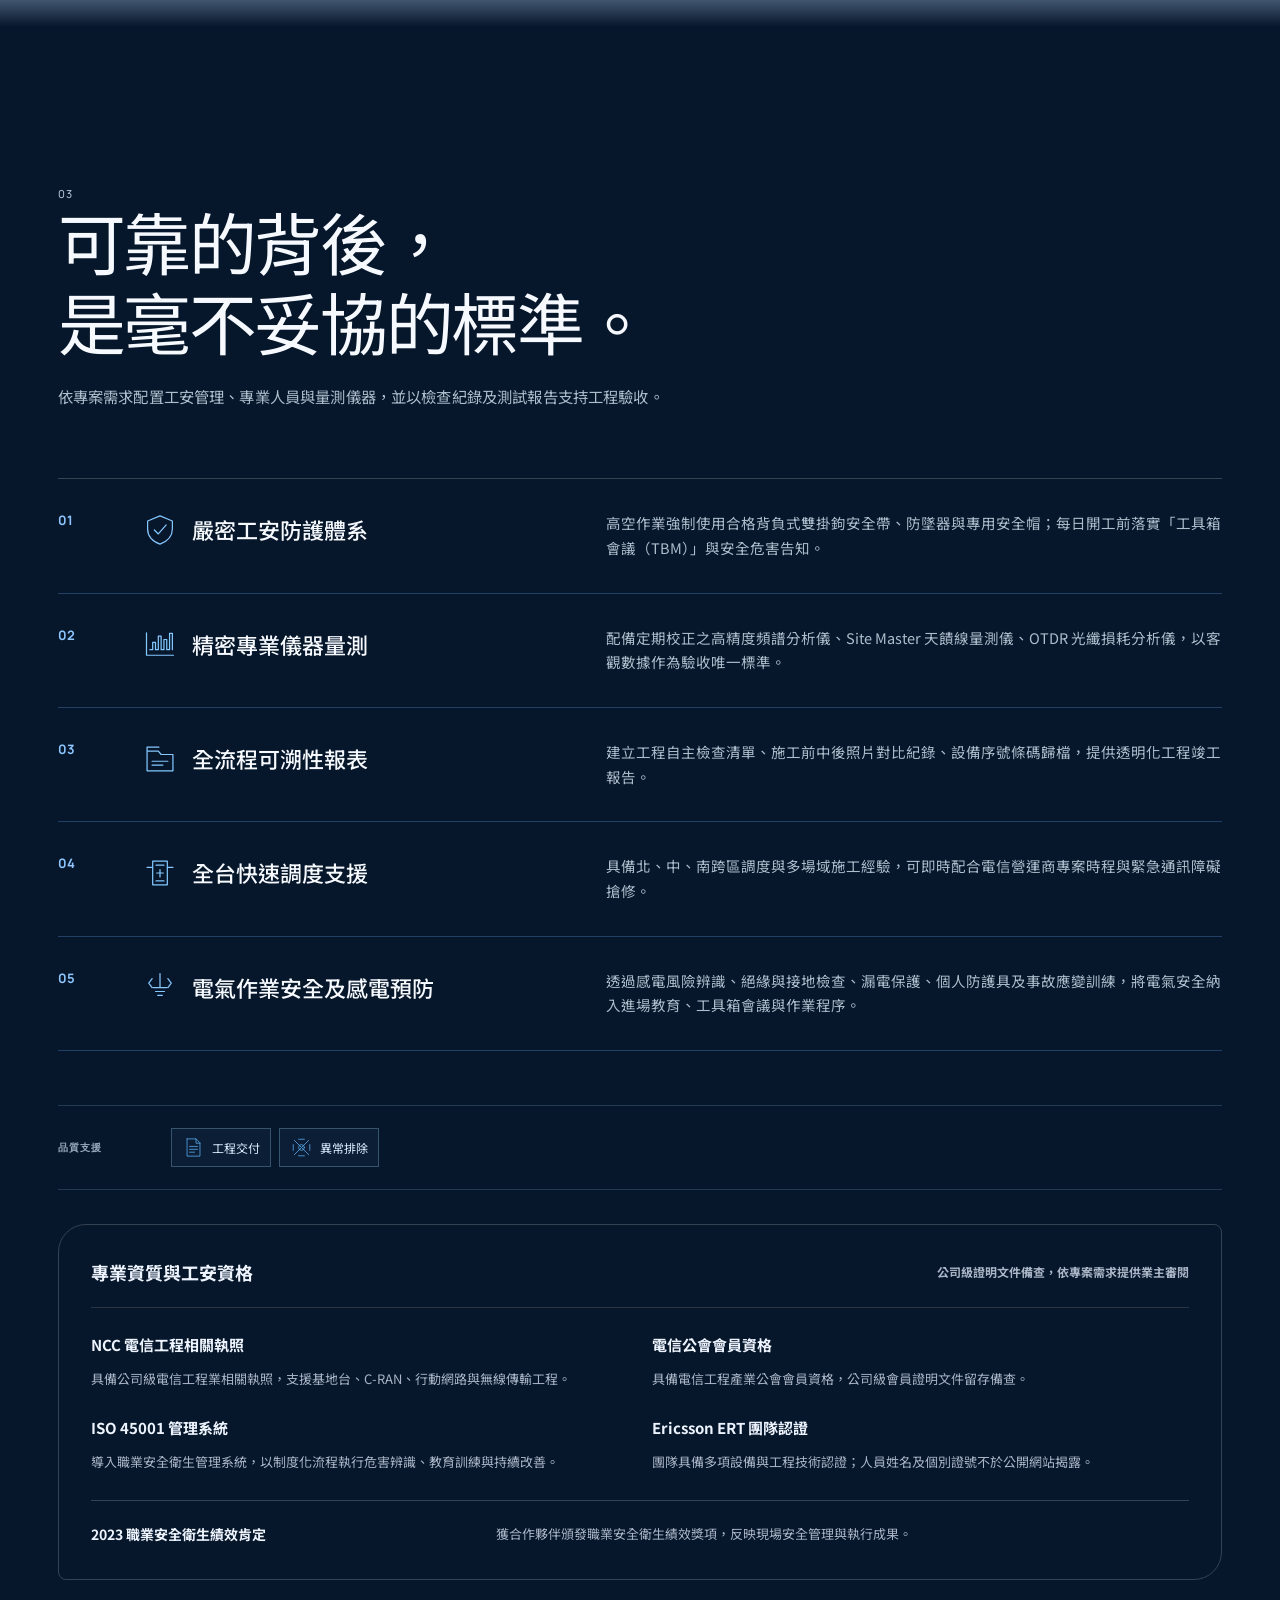
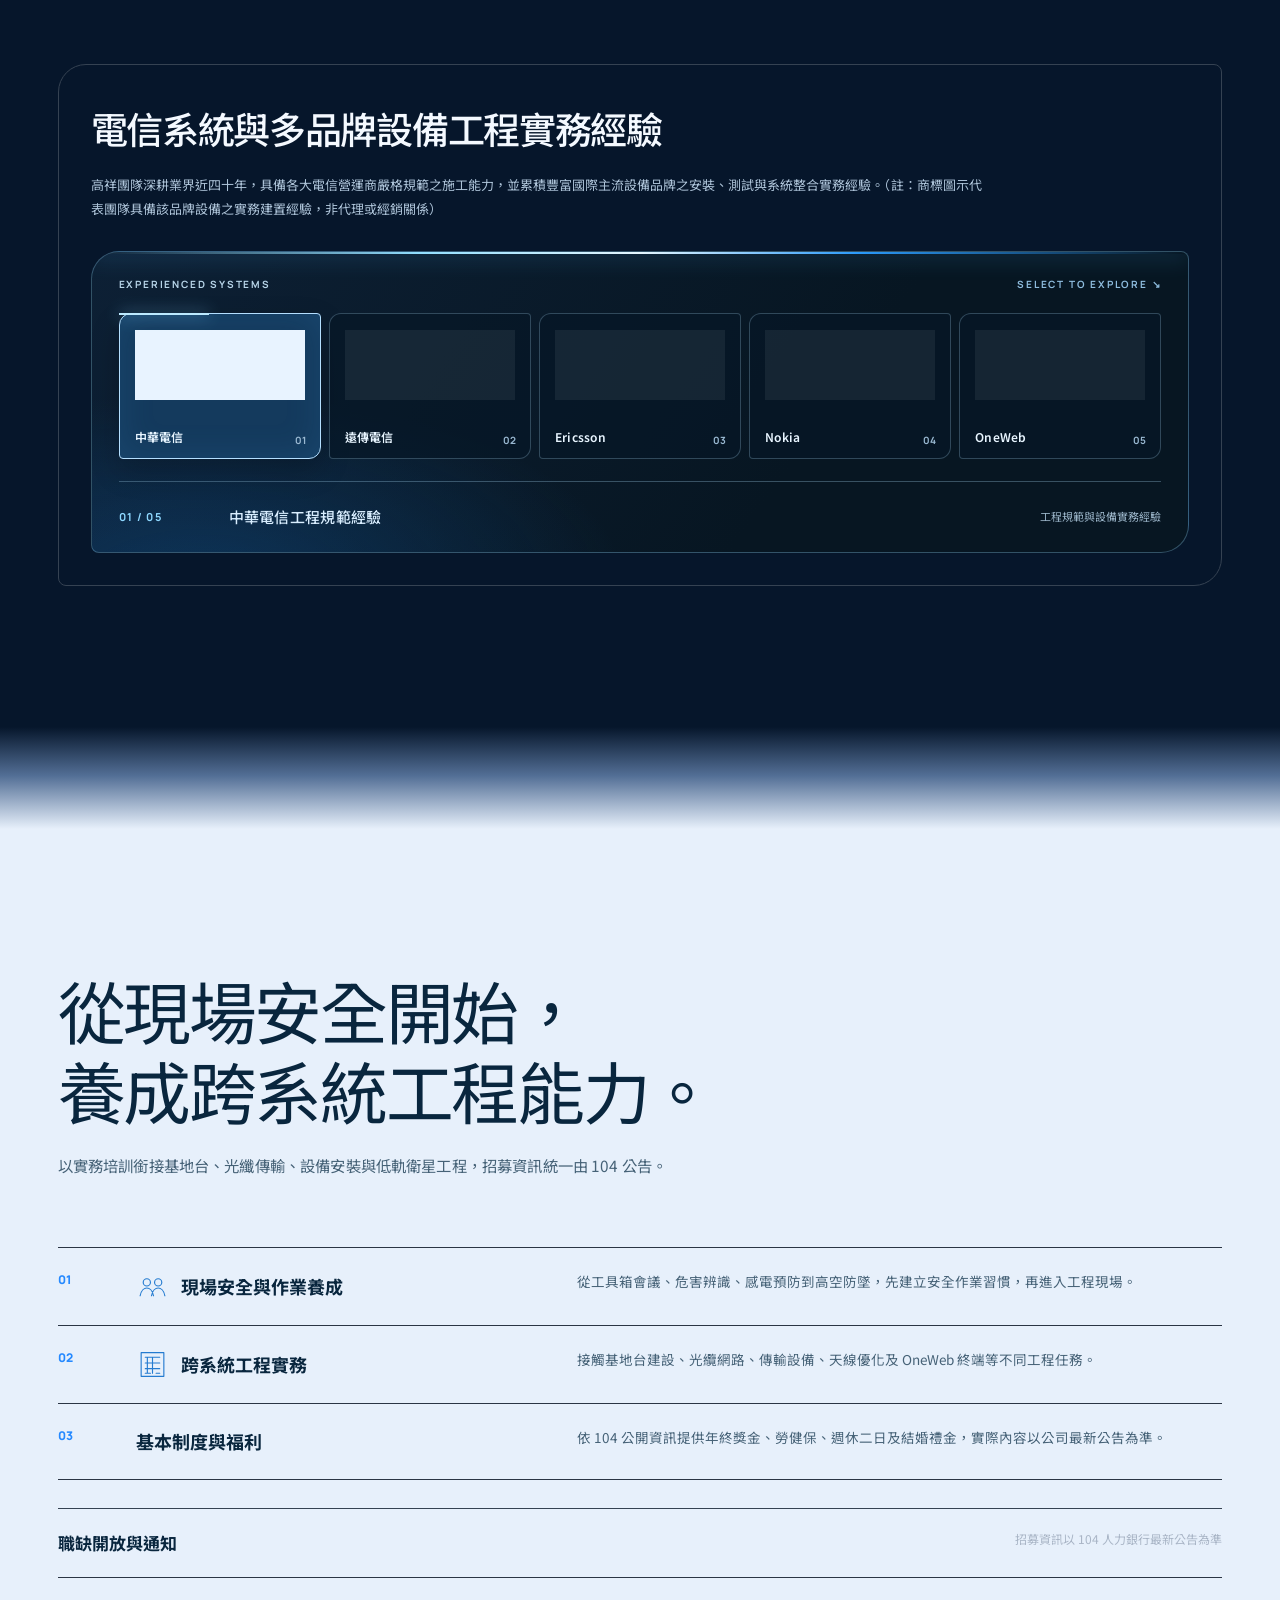
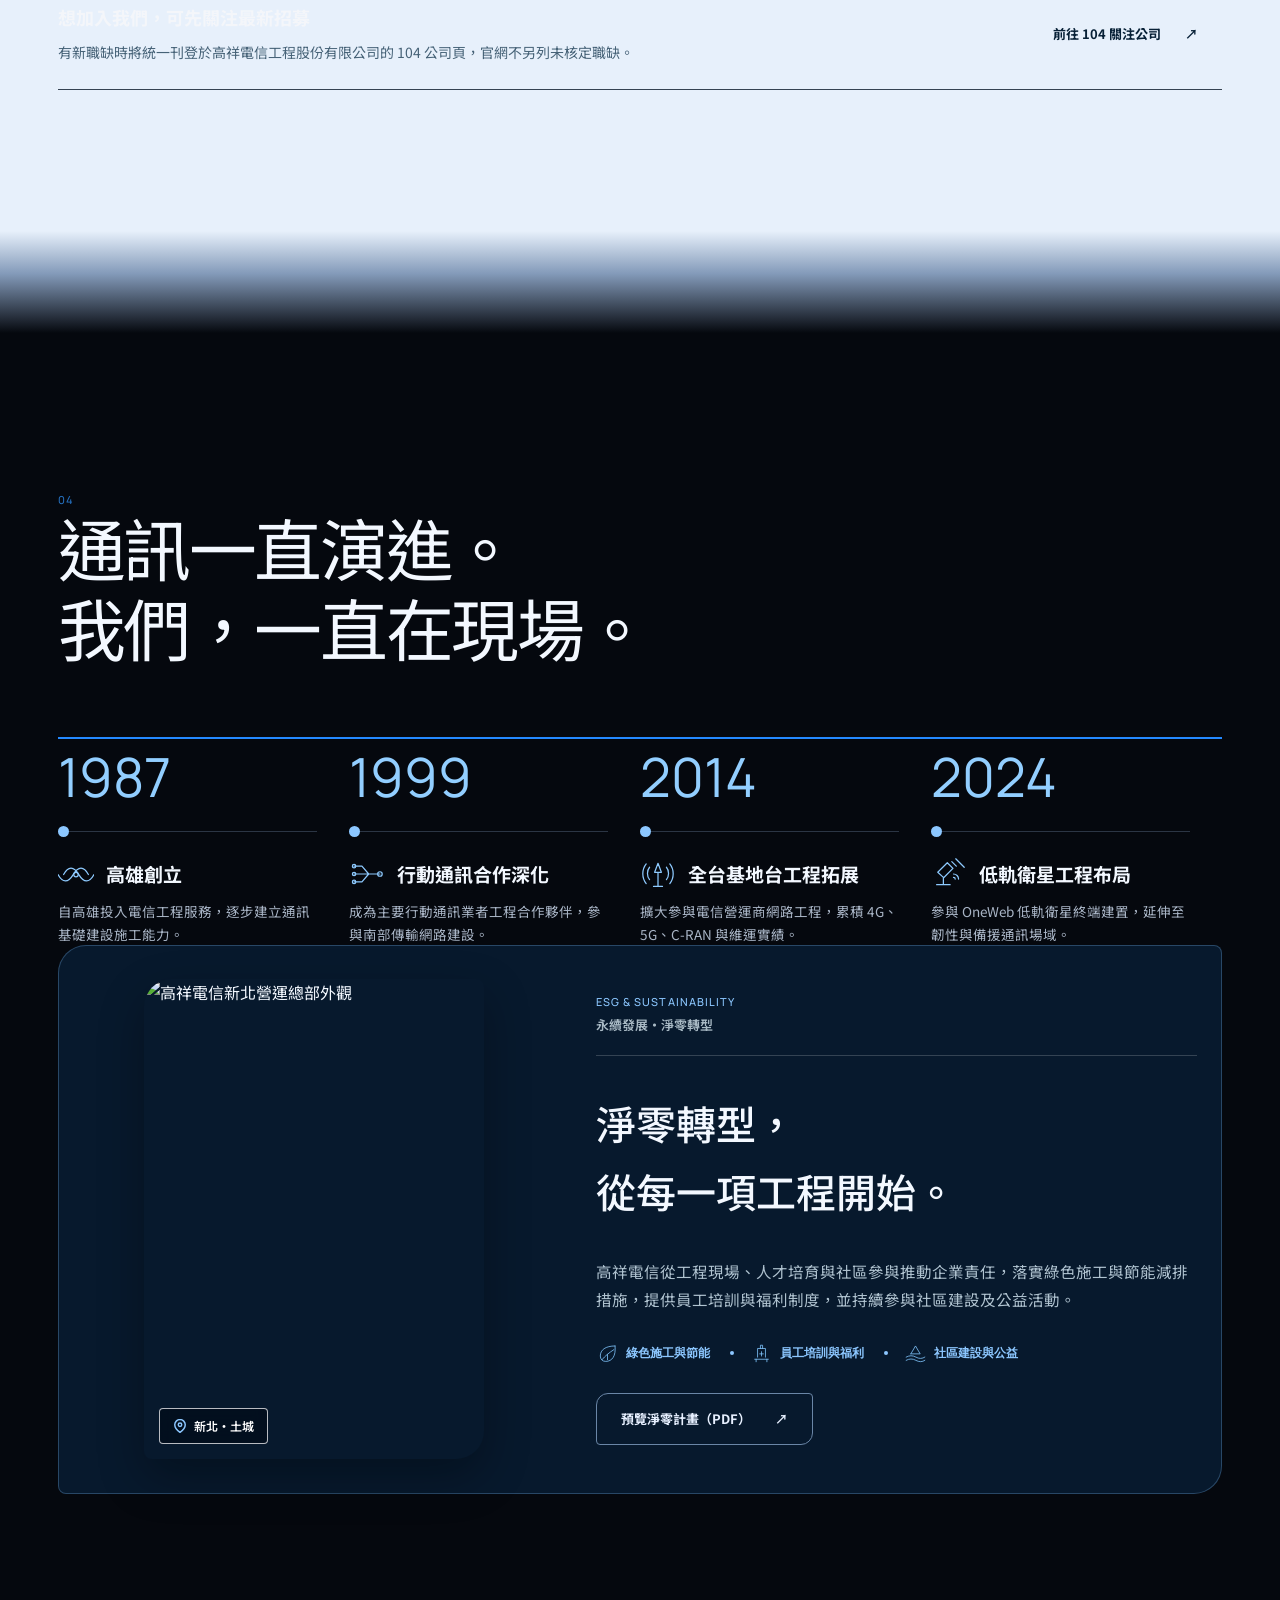
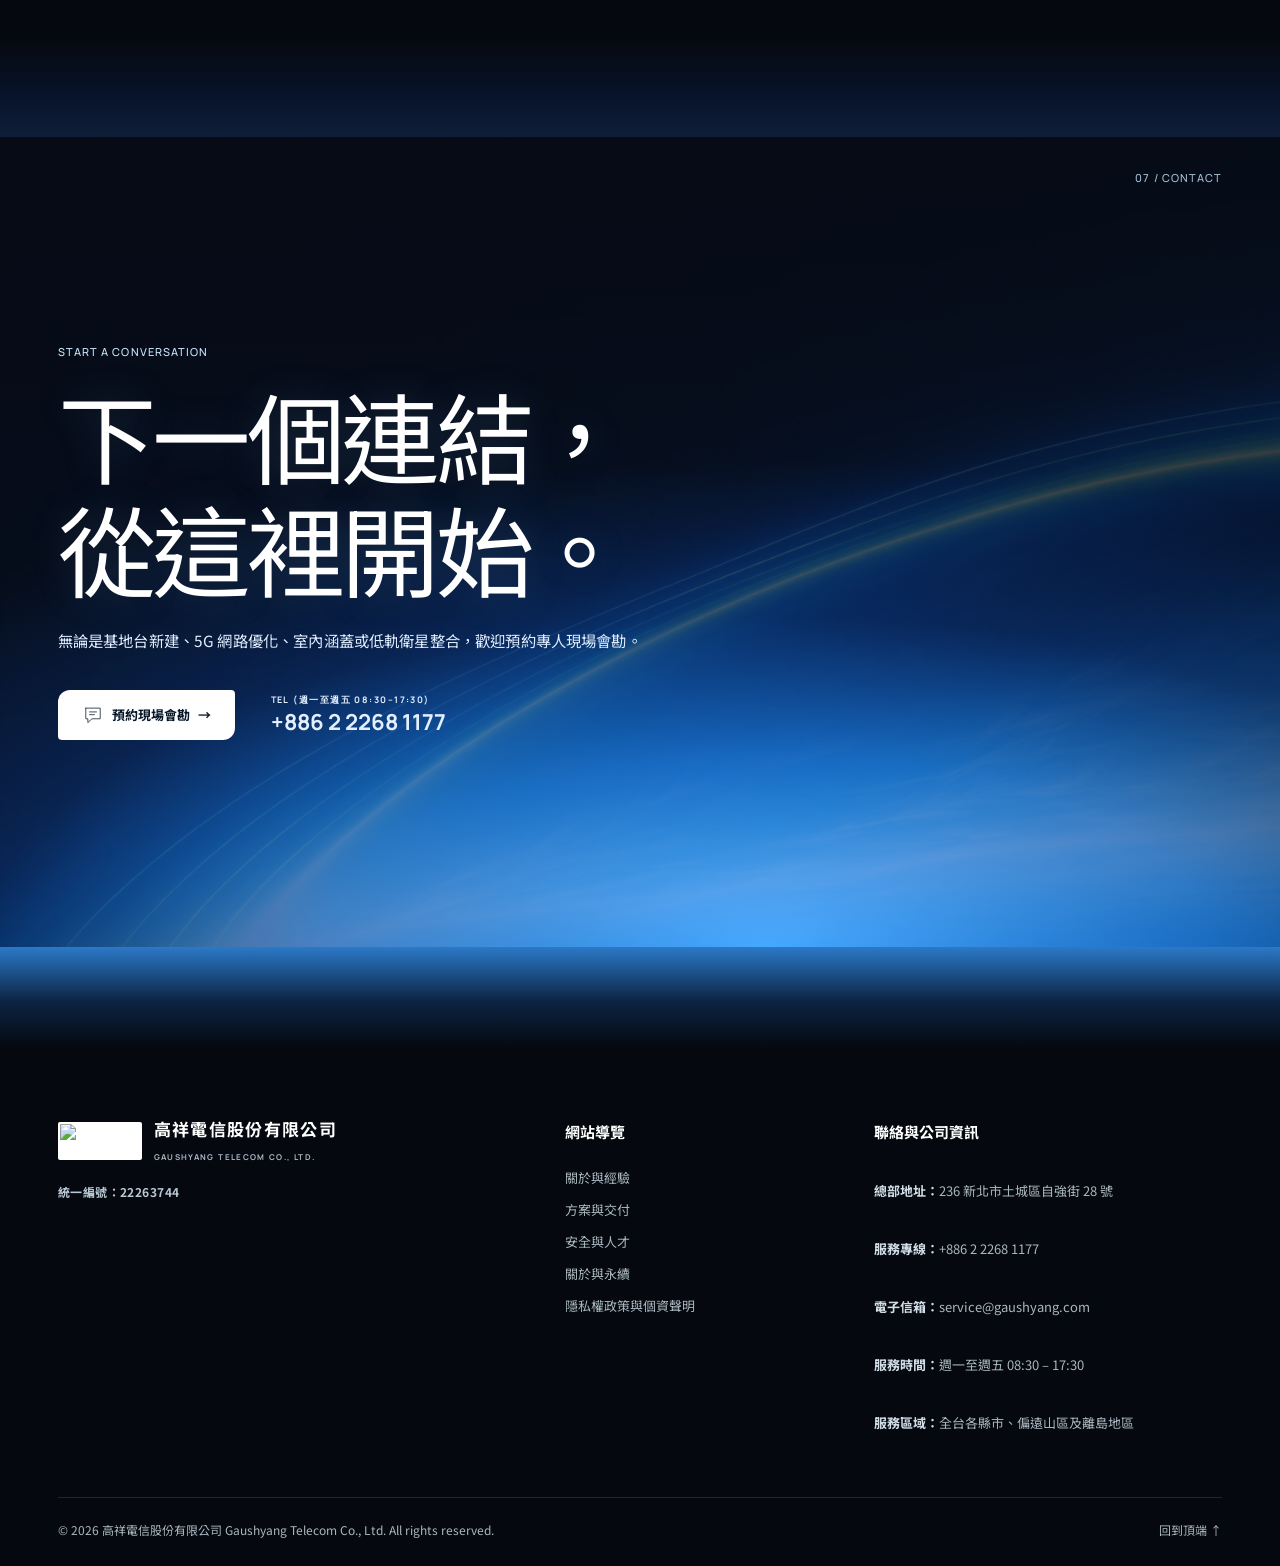
==== commit 45b176f3: "Fix company carousel alignment and duplicate section label" ====
--- a/index.html
+++ b/index.html
@@ -36,7 +36,7 @@
   <link rel="stylesheet" href="typography-scale.css?v=1">
   <link rel="stylesheet" href="color-bridges.css?v=1">
   <link rel="stylesheet" href="site-icon-map.css?v=1">
-  <link rel="stylesheet" href="company-carousel.css?v=10">
+  <link rel="stylesheet" href="company-carousel.css?v=11">
   <link rel="stylesheet" href="diagonal-corners.css?v=2">
   <script src="company-motion.js?v=20260923-2" defer></script>
   <script src="fusion-sections.js?v=2" defer></script>
@@ -156,7 +156,7 @@
         <div class="company-landscape company-carousel" aria-roledescription="輪播" aria-label="台灣多元場域影像輪播">
           <div class="company-carousel-stage" aria-live="polite">
             <div class="company-carousel-intro">
-              <div class="company-carousel-intro-label"><span>WHO WE ARE</span><span>01 / COMPANY</span></div>
+              <div class="company-carousel-intro-label"><span>WHO WE ARE</span></div>
               <h2>看不見的訊號，<br>看得見的工程實力。</h2>
               <p>高祥電信服務台灣電信營運商與企業場域，累積跨世代通訊建設經驗，理解不同設備、場地與營運條件下的工程需求。</p>
             </div>
--- a/company-carousel.css
+++ b/company-carousel.css
@@ -1,8 +1,8 @@
 .signal-home .intro-grid{grid-template-columns:minmax(0,1fr);row-gap:36px}
-.signal-home .intro-grid>.company-carousel{grid-column:1/-1!important;grid-row:1;width:calc(100vw - 40px);margin-left:0;left:calc(20px - 5vw);min-width:0;min-height:0;overflow:visible!important;display:flex;flex-direction:column;gap:12px;position:relative;isolation:isolate;align-self:start!important}
+.signal-home .intro-grid>.company-carousel{grid-column:1/-1!important;grid-row:1;width:calc(100vw - 40px);margin-left:0;left:calc(50% - 50vw + 20px);min-width:0;min-height:0;overflow:visible!important;display:flex;flex-direction:column;gap:12px;position:relative;isolation:isolate;align-self:start!important}
 .company-carousel-stage{position:relative;flex:none;width:100%;height:590px;min-height:0;overflow:hidden;border-radius:28px 8px 28px 8px;background:#091827;box-shadow:0 28px 60px rgba(4,24,46,.16)}
 .company-carousel-intro{position:absolute;z-index:3;top:52px;left:44px;width:min(55%,600px);padding:0;background:none;border:0;box-shadow:none;backdrop-filter:none;color:#fff;pointer-events:none;text-shadow:0 2px 14px rgba(0,0,0,.65)}
-.company-carousel-intro-label{display:flex;justify-content:space-between;gap:12px;color:#a8d8ff;font:800 10px/1.4 Manrope,sans-serif;letter-spacing:.16em;margin-bottom:18px}
+.company-carousel-intro-label{color:#a8d8ff;font:800 10px/1.4 Manrope,sans-serif;letter-spacing:.16em;margin-bottom:18px}
 .signal-home .intro .company-carousel-intro h2{font-size:clamp(36px,4.5vw,58px)!important;line-height:1.2;letter-spacing:-.055em;margin:0 0 18px;color:#fff}
 .company-carousel-intro>p{font-size:13px;line-height:1.85;margin:0;color:#e6f1fa}
 .signal-home .company-carousel-stage .company-highlights-panel{position:absolute;z-index:3;left:34px;right:34px;bottom:23px;width:auto;color:#fff;text-shadow:0 2px 12px #000a}
@@ -31,6 +31,6 @@
 .company-carousel-actions{display:flex;gap:7px}
 .company-carousel-actions button{width:42px;height:42px;border:1px solid #96b3d0;background:transparent;color:#0e3c68;font:400 23px/1 Arial,sans-serif;cursor:pointer;transition:background .2s,color .2s,transform .2s}
 .company-carousel-actions button:hover,.company-carousel-actions button:focus-visible{background:#1479ed;color:white;transform:translateY(-2px)}
-@media(max-width:900px){.signal-home .company-carousel{width:calc(100vw - 36px);min-height:0;max-height:none;margin-bottom:0;order:0}.company-carousel-stage{height:600px;min-height:0}.company-carousel-intro{top:38px;left:30px;width:60%}.company-scene-copy{right:30px;max-width:40%}}
+@media(max-width:900px){.signal-home .intro-grid>.company-carousel{width:calc(100vw - 36px);left:calc(50% - 50vw + 18px)}.signal-home .company-carousel{min-height:0;max-height:none;margin-bottom:0;order:0}.company-carousel-stage{height:600px;min-height:0}.company-carousel-intro{top:38px;left:30px;width:60%}.company-scene-copy{right:30px;max-width:40%}}
 @media(max-width:640px){.company-carousel-stage{height:760px}.company-carousel-intro{top:35px;left:22px;right:22px;width:auto}.signal-home .intro .company-carousel-intro h2{font-size:clamp(32px,7vw,42px)!important;margin-bottom:12px}.company-carousel-intro>p{font-size:12px;line-height:1.7}.company-scene-copy{top:290px;left:22px;right:22px;bottom:auto;width:auto;max-width:none}.company-scene-icon{width:42px;height:42px;margin-bottom:8px}.company-scene-icon svg{width:27px;height:27px}.company-scene h3{font-size:26px}.company-scene-description{font-size:12px}.company-carousel-actions button{width:38px;height:38px}.signal-home .company-carousel-stage .company-highlights-panel{left:22px;right:22px;bottom:20px}.signal-home .company-highlights-panel .intro-highlights{grid-template-columns:1fr;gap:0}.signal-home .company-highlights-panel .highlight-item{padding:8px 0 8px 43px}.signal-home .company-highlights-panel .site-icon-mark{top:3px;width:27px;height:27px}}
 @media(prefers-reduced-motion:reduce){.company-scene,.company-scene-copy,.signal-home .company-carousel .company-scene img,.company-carousel-progress span{transition:none!important;animation:none!important;transform:none!important}.company-scene.is-active .company-scene-copy{opacity:1}}
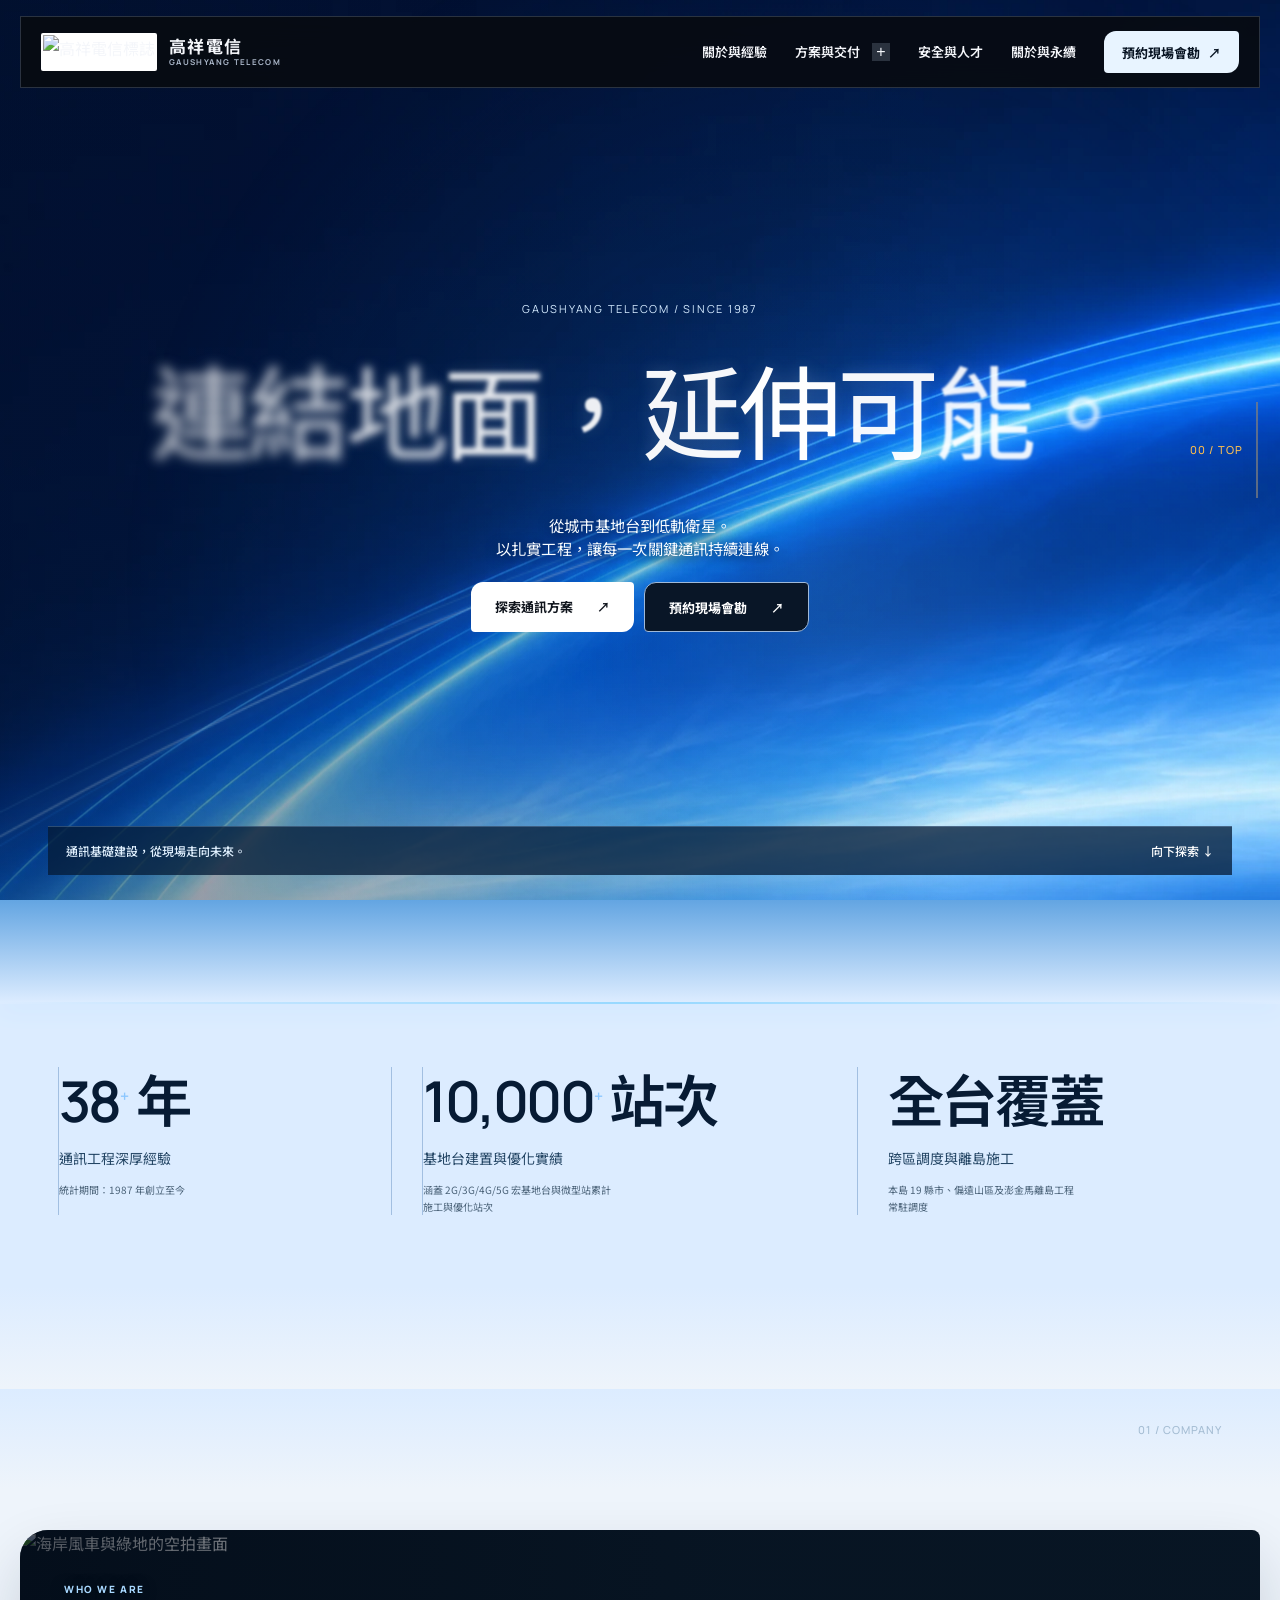
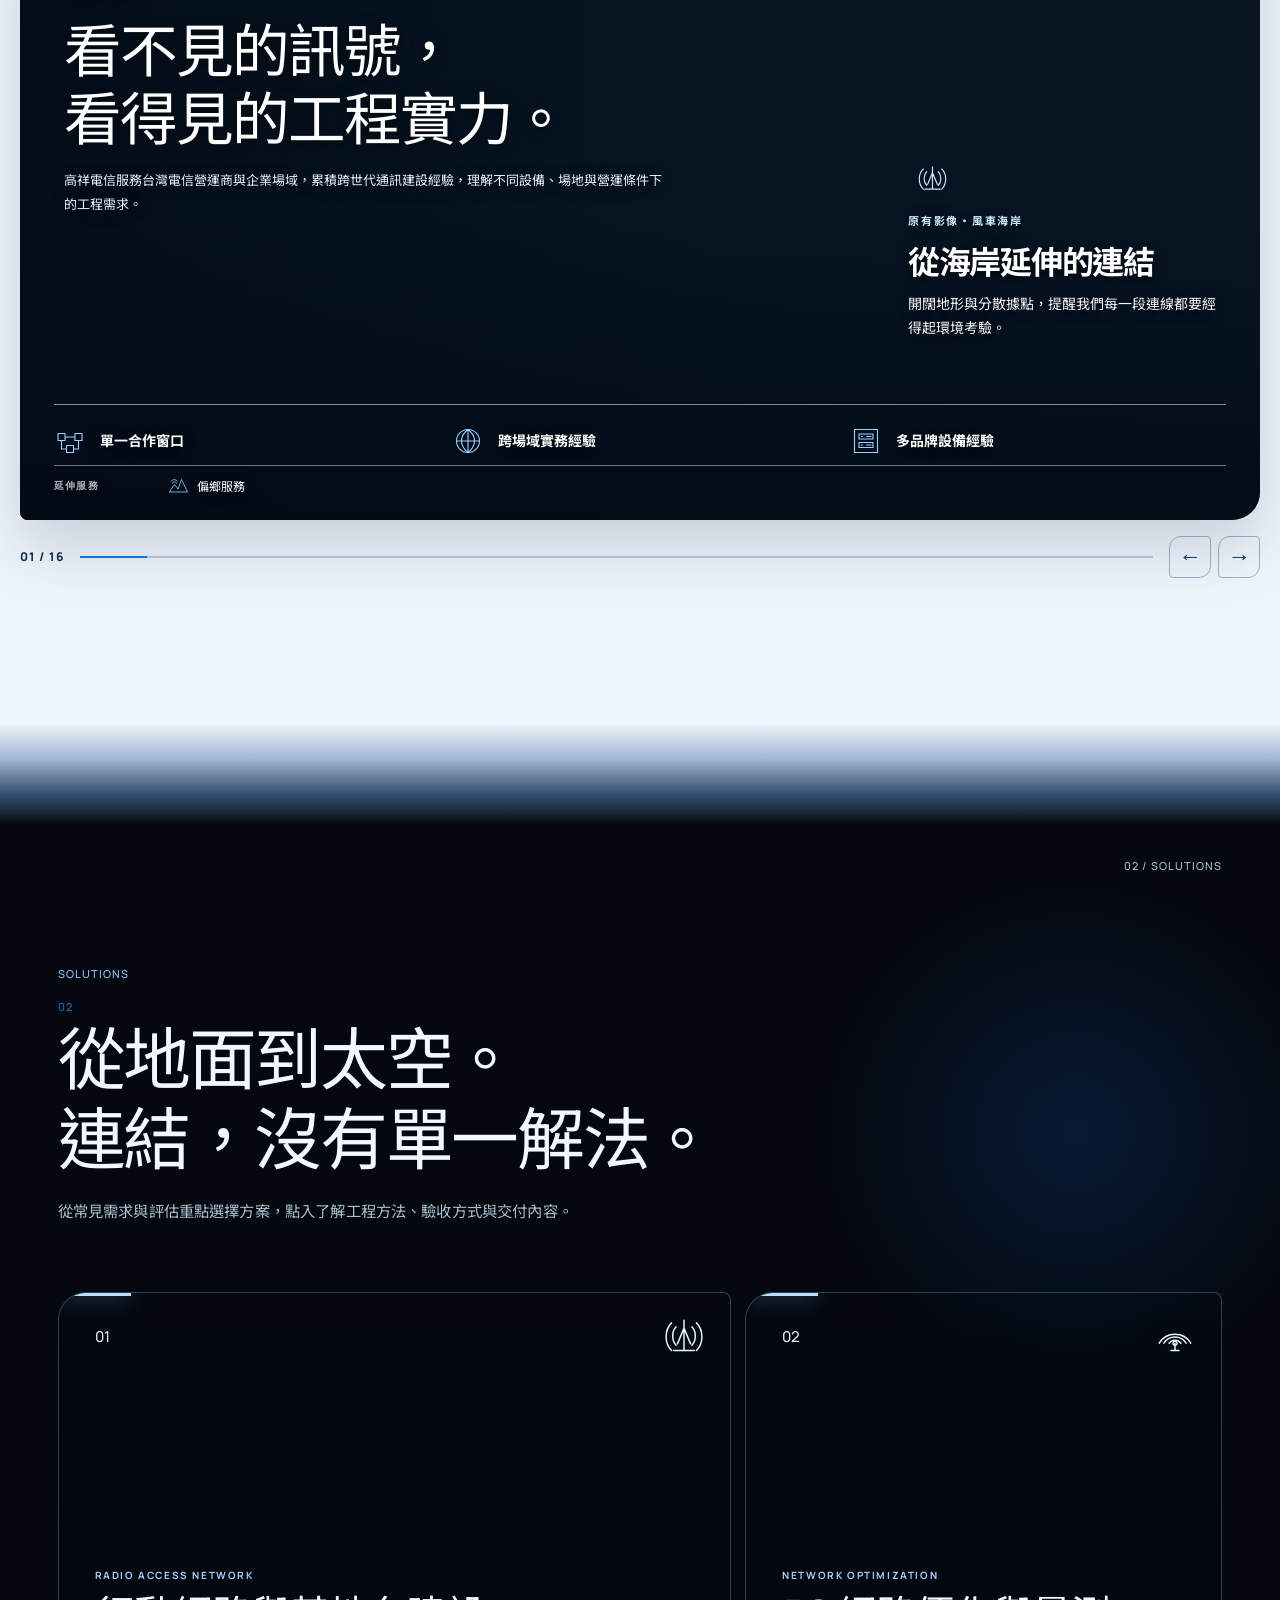
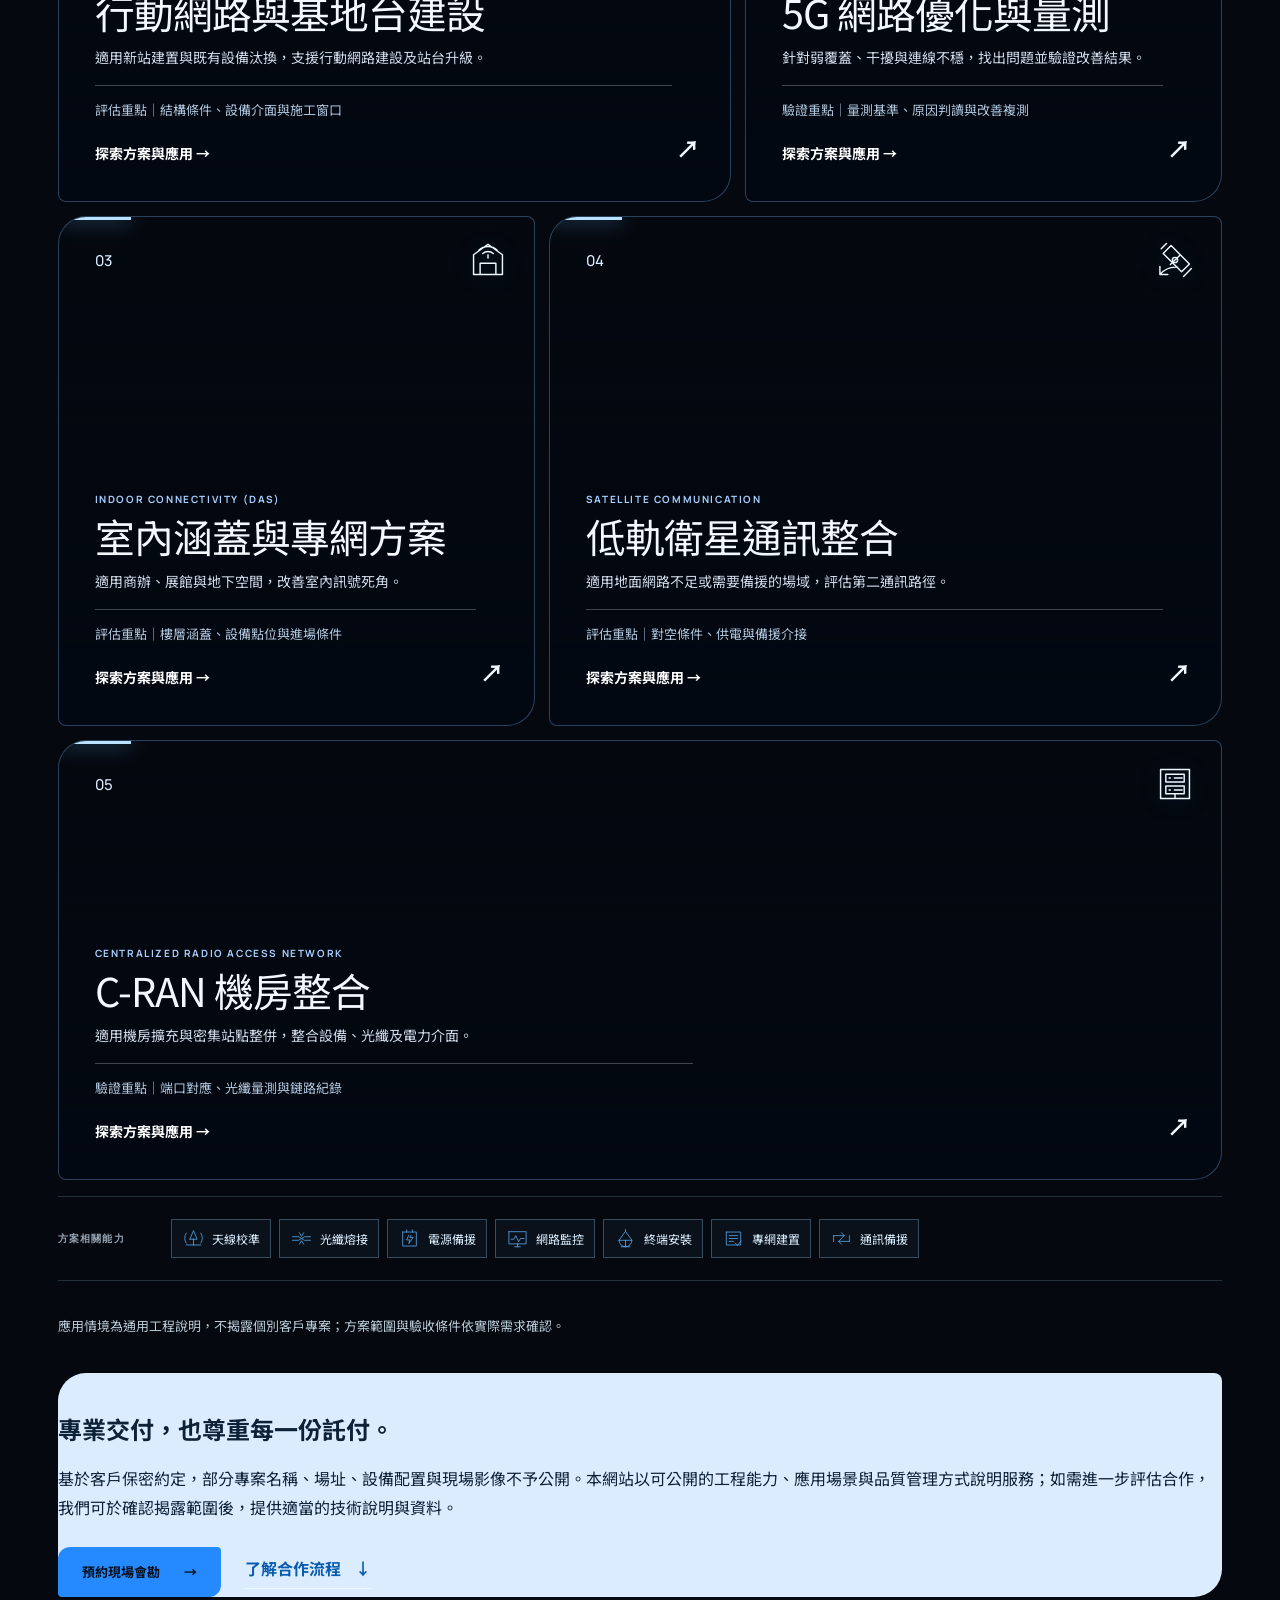
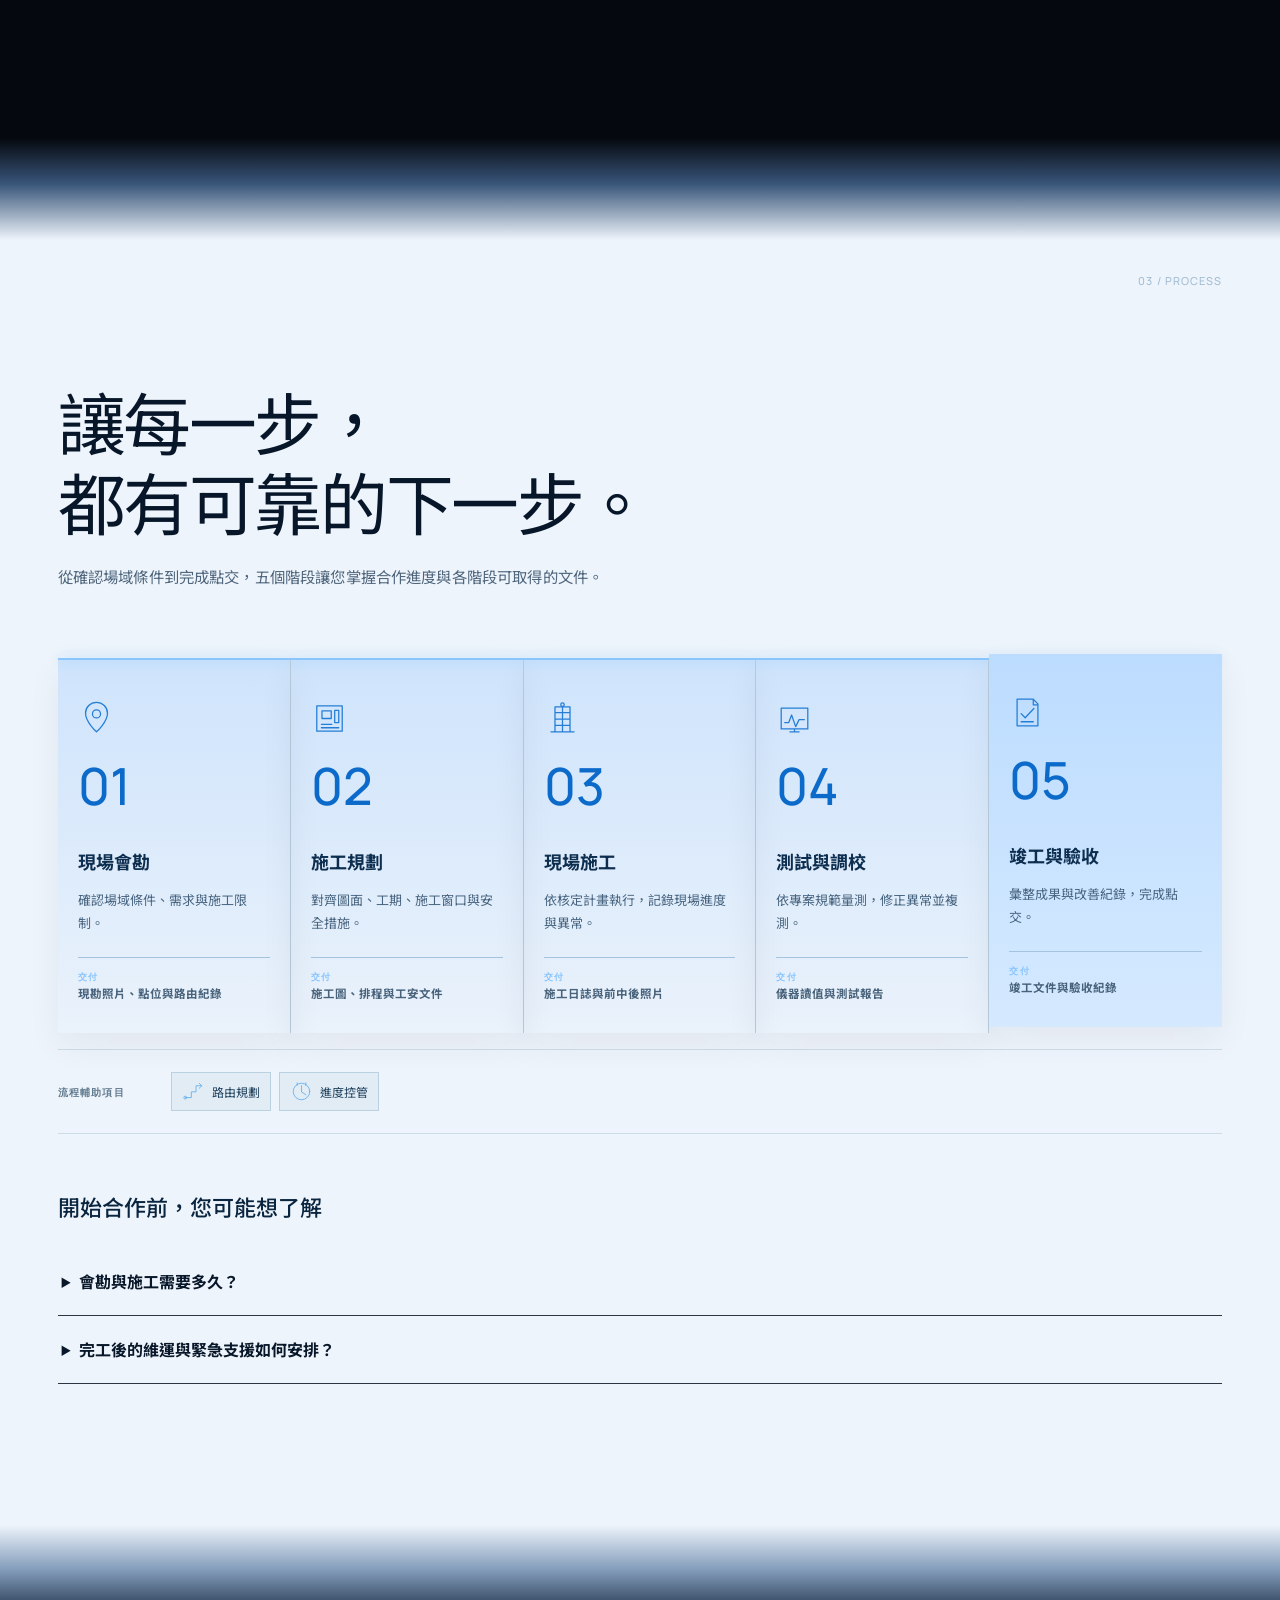
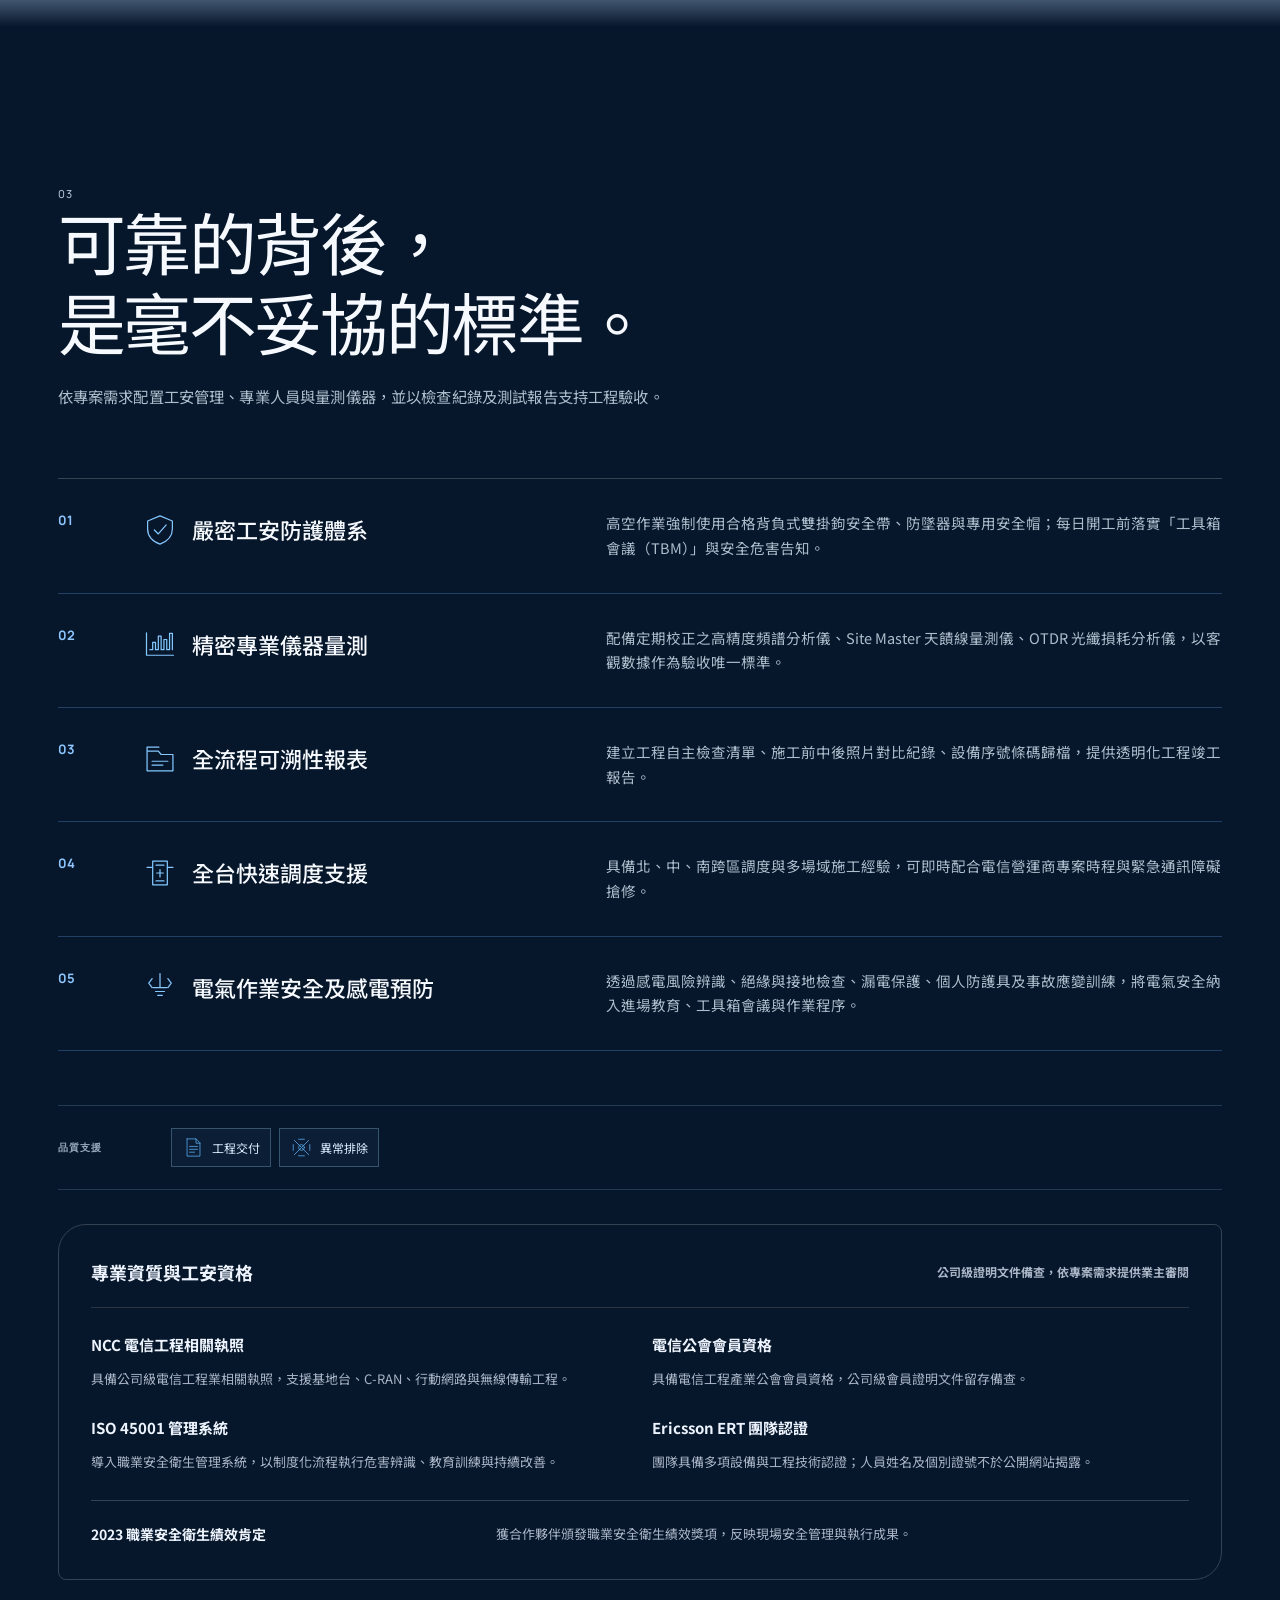
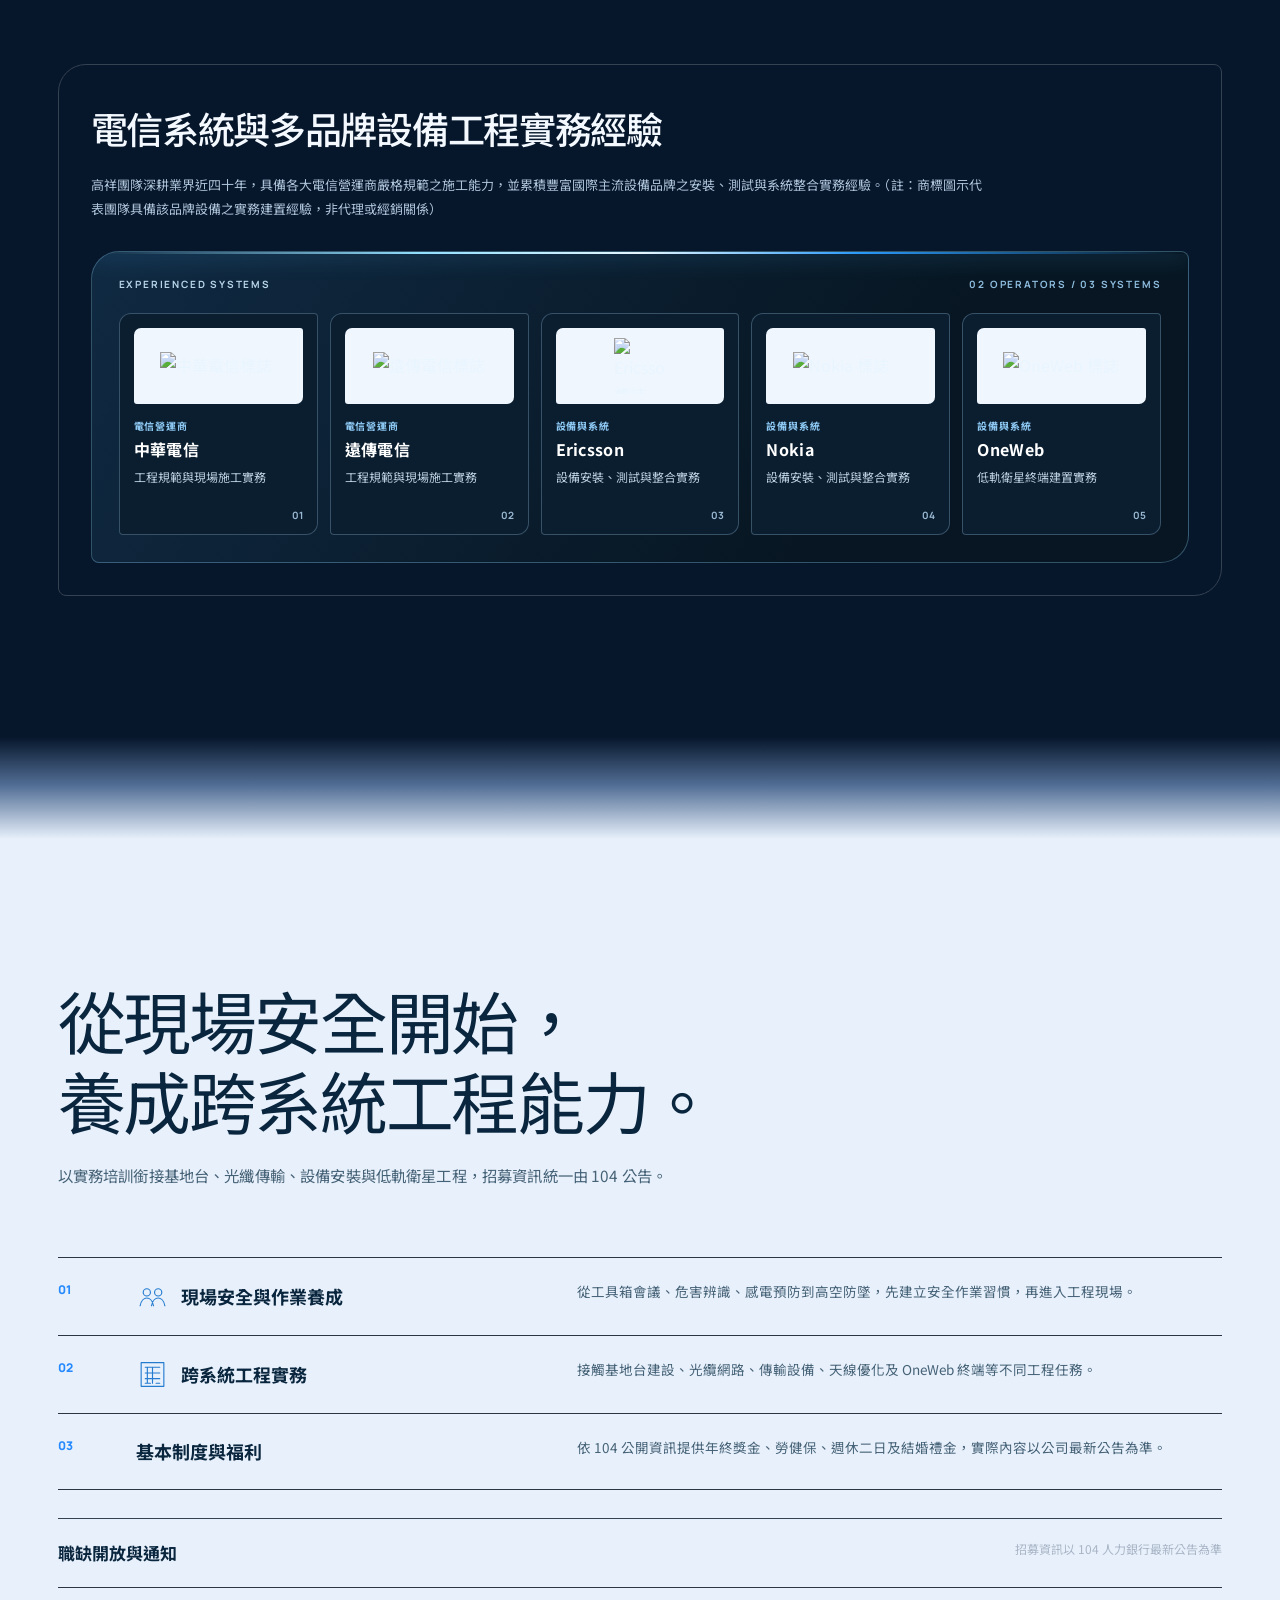
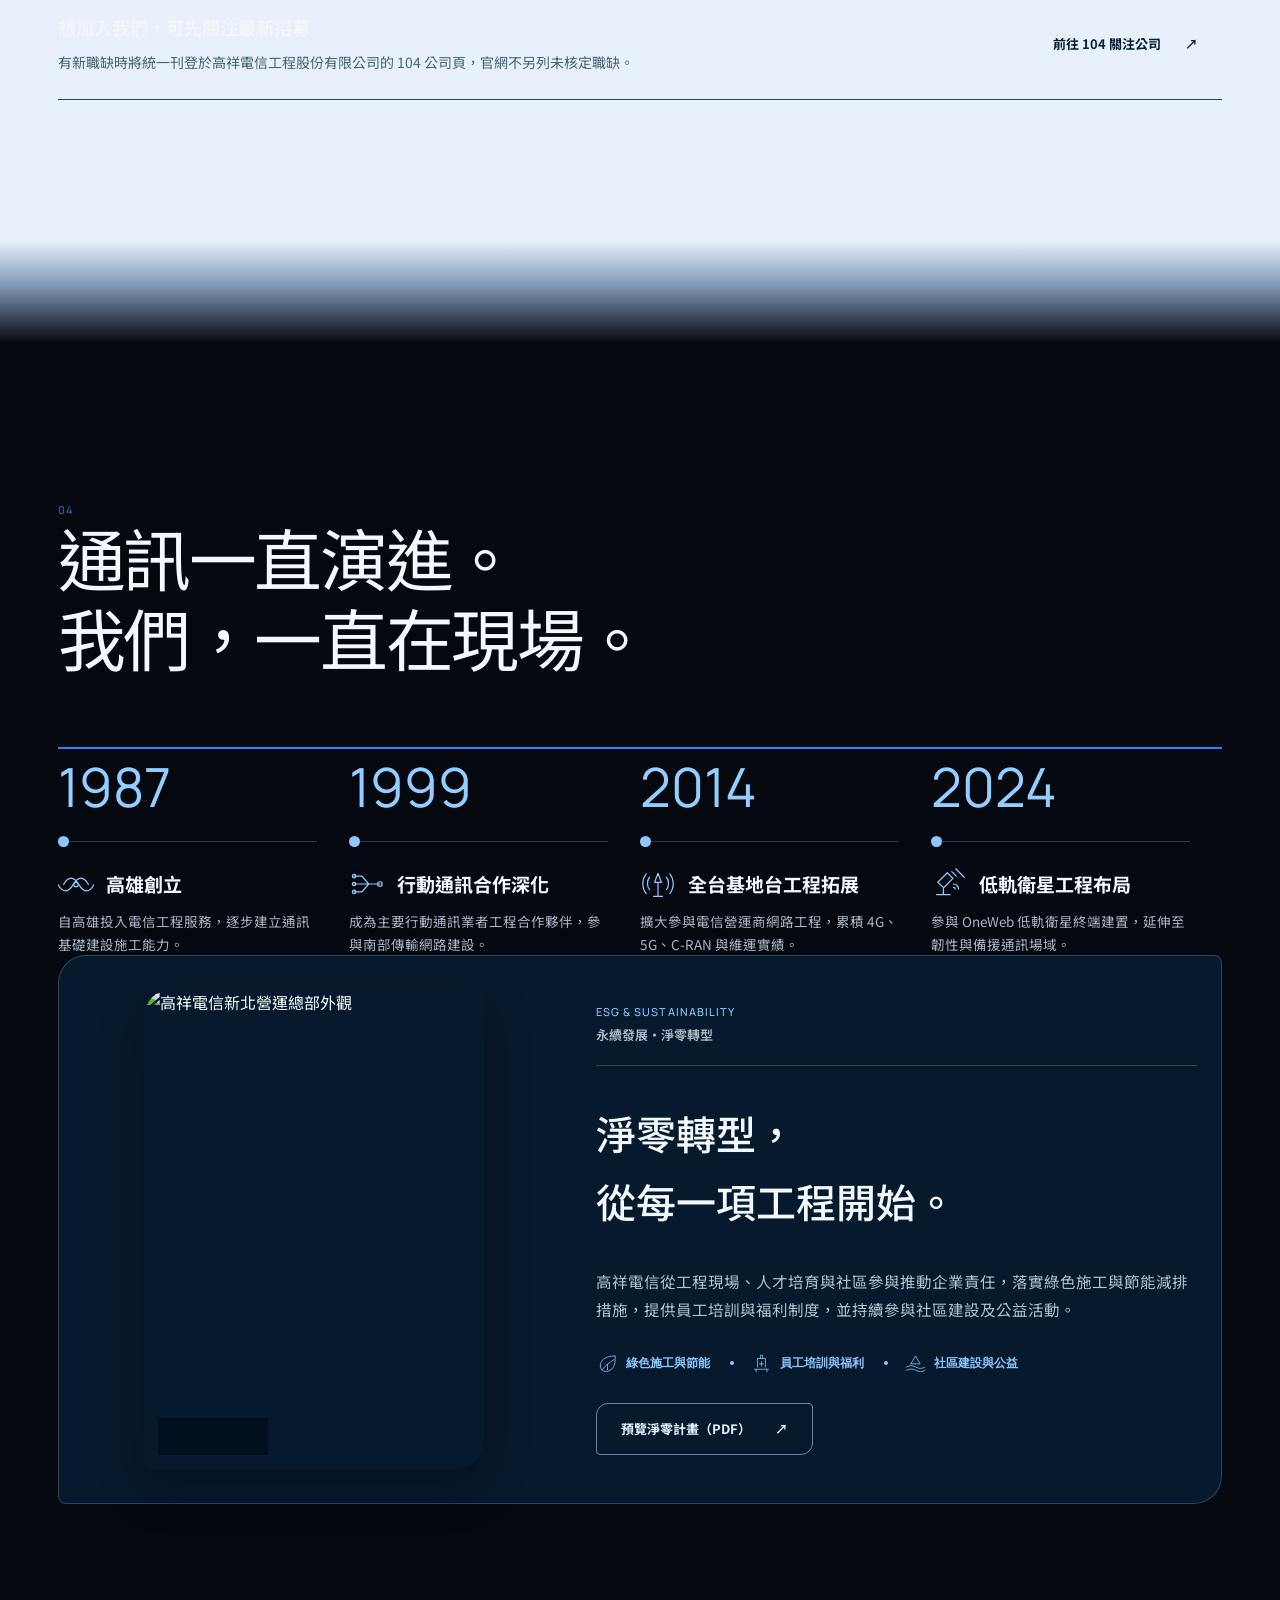
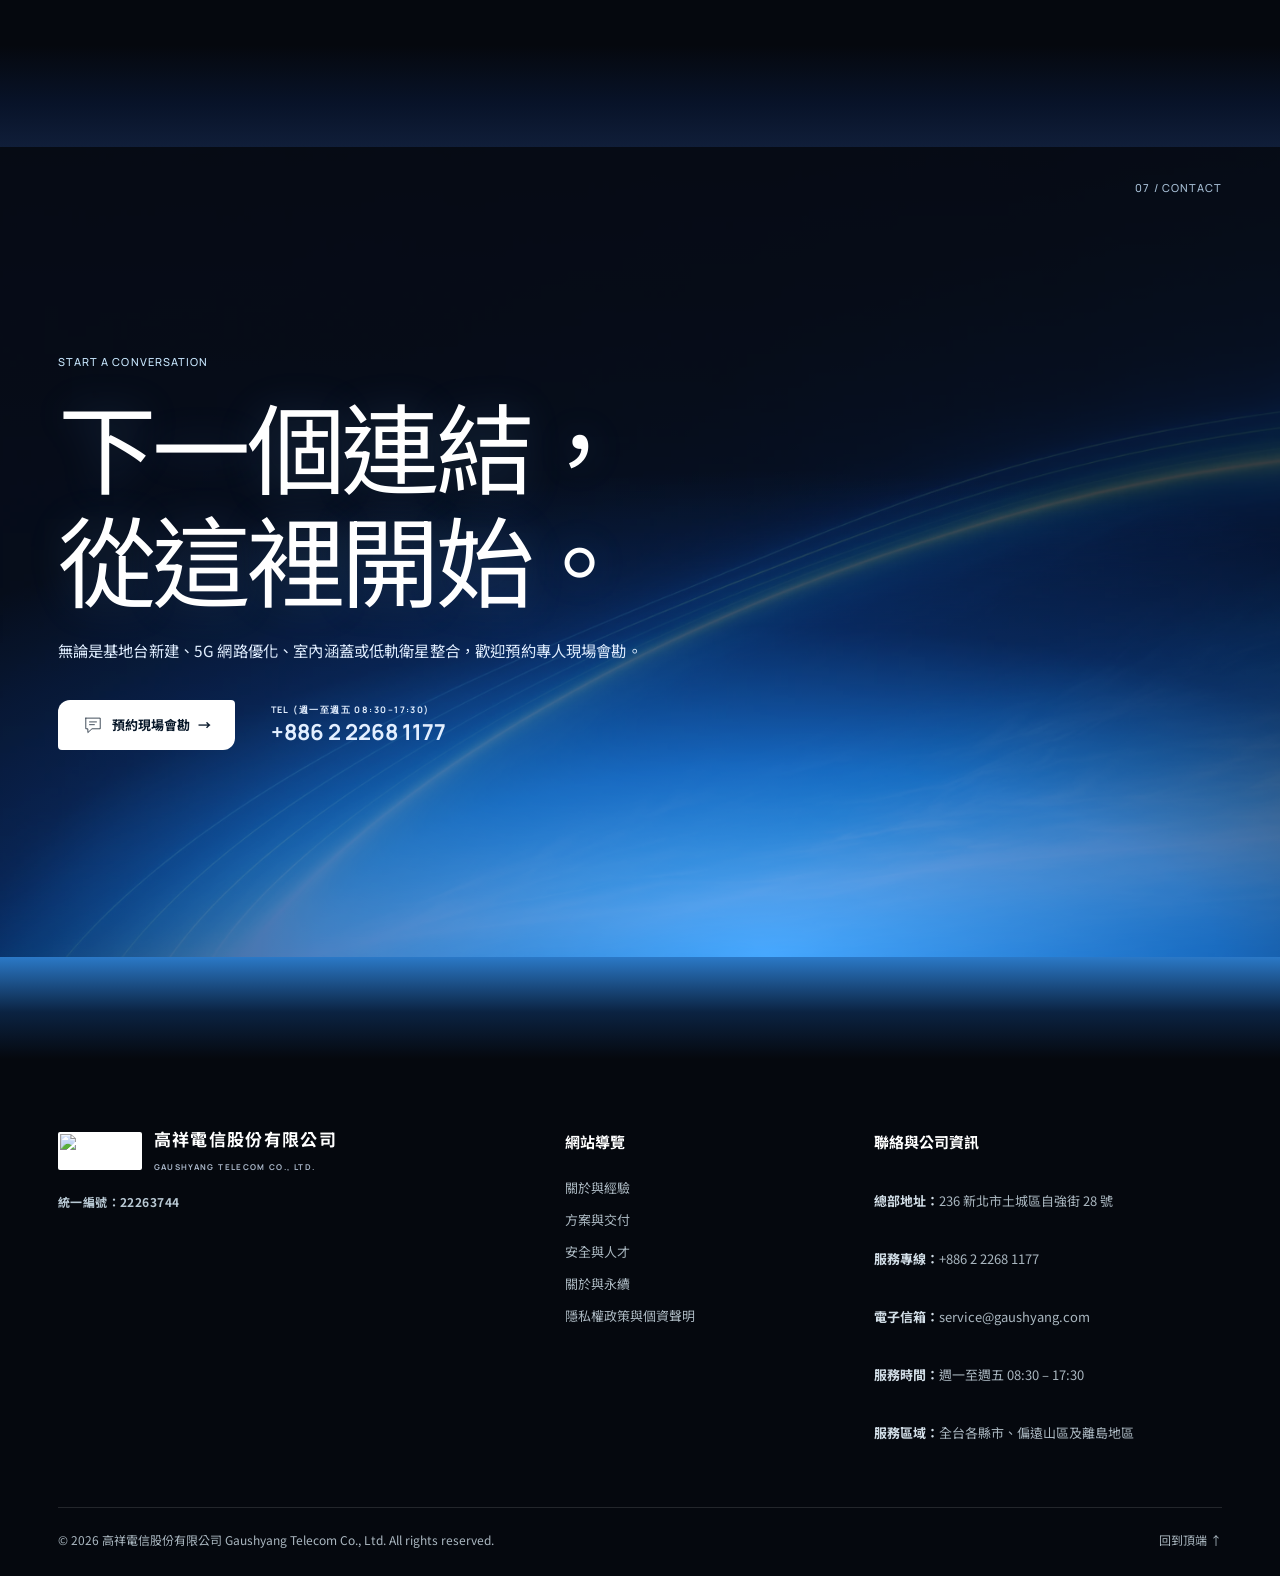
==== commit a61cb12a: "Show all operator and equipment experience cards" ====
--- a/index.html
+++ b/index.html
@@ -32,7 +32,7 @@
   <link rel="stylesheet" href="fusion.css?v=2">
   <link rel="stylesheet" href="company-motion.css?v=20260923">
   <link rel="stylesheet" href="hero-original.css?v=1">
-  <link rel="stylesheet" href="partner-motion.css?v=1">
+  <link rel="stylesheet" href="partner-motion.css?v=2">
   <link rel="stylesheet" href="typography-scale.css?v=1">
   <link rel="stylesheet" href="color-bridges.css?v=1">
   <link rel="stylesheet" href="site-icon-map.css?v=1">
@@ -40,7 +40,7 @@
   <link rel="stylesheet" href="diagonal-corners.css?v=2">
   <script src="company-motion.js?v=20260923-2" defer></script>
   <script src="fusion-sections.js?v=2" defer></script>
-  <script src="partner-motion.js?v=1" defer></script>
+  <script src="partner-motion.js?v=2" defer></script>
   <script src="site-icon-map.js?v=1" defer></script>
   <script src="company-carousel.js?v=3" defer></script>
   <script src="signal.js?v=20260922" defer></script>
@@ -498,15 +498,14 @@
             <p>高祥團隊深耕業界近四十年，具備各大電信營運商嚴格規範之施工能力，並累積豐富國際主流設備品牌之安裝、測試與系統整合實務經驗。（註：商標圖示代表團隊具備該品牌設備之實務建置經驗，非代理或經銷關係）</p>
           </div>
           <div class="partner-stage" aria-label="電信系統與設備實務項目">
-            <div class="partner-stage-head"><span>EXPERIENCED SYSTEMS</span><span>SELECT TO EXPLORE <span aria-hidden="true">↘</span></span></div>
-            <div class="partner-strip" role="group" aria-label="選擇實務經驗項目">
-              <button class="partner-card is-selected" type="button" aria-pressed="true" data-label="中華電信工程規範經驗" style="--partner-order:0"><span class="partner-logo partner-logo-chunghwa"><img src="icon/Chunghwa_Telecom.svg.png" alt=""></span><span class="partner-name">中華電信</span><span class="partner-index">01</span></button>
-              <button class="partner-card" type="button" aria-pressed="false" data-label="遠傳電信工程規範經驗" style="--partner-order:1"><span class="partner-logo partner-logo-fet"><img src="icon/FET.png" alt=""></span><span class="partner-name">遠傳電信</span><span class="partner-index">02</span></button>
-              <button class="partner-card" type="button" aria-pressed="false" data-label="Ericsson 設備建置經驗" style="--partner-order:2"><span class="partner-logo partner-logo-ericsson"><img src="icon/ericsson.png" alt=""></span><span class="partner-name">Ericsson</span><span class="partner-index">03</span></button>
-              <button class="partner-card" type="button" aria-pressed="false" data-label="Nokia 設備建置經驗" style="--partner-order:3"><span class="partner-logo partner-logo-nokia"><img src="icon/nokia-normalized.png" alt=""></span><span class="partner-name">Nokia</span><span class="partner-index">04</span></button>
-              <button class="partner-card" type="button" aria-pressed="false" data-label="OneWeb 衛星設備建置經驗" style="--partner-order:4"><span class="partner-logo partner-logo-oneweb"><img src="icon/oneWeb.png" alt=""></span><span class="partner-name">OneWeb</span><span class="partner-index">05</span></button>
+            <div class="partner-stage-head"><span>EXPERIENCED SYSTEMS</span><span>02 OPERATORS / 03 SYSTEMS</span></div>
+            <div class="partner-strip" role="list" aria-label="電信營運商與設備系統實務經驗">
+              <article class="partner-card" role="listitem" style="--partner-order:0"><span class="partner-logo partner-logo-chunghwa"><img src="icon/Chunghwa_Telecom.svg.png" alt="中華電信標誌" loading="lazy"></span><span class="partner-type">電信營運商</span><strong class="partner-name">中華電信</strong><p class="partner-detail">工程規範與現場施工實務</p><span class="partner-index">01</span></article>
+              <article class="partner-card" role="listitem" style="--partner-order:1"><span class="partner-logo partner-logo-fet"><img src="icon/FET.png" alt="遠傳電信標誌" loading="lazy"></span><span class="partner-type">電信營運商</span><strong class="partner-name">遠傳電信</strong><p class="partner-detail">工程規範與現場施工實務</p><span class="partner-index">02</span></article>
+              <article class="partner-card" role="listitem" style="--partner-order:2"><span class="partner-logo partner-logo-ericsson"><img src="icon/ericsson.png" alt="Ericsson 標誌" loading="lazy"></span><span class="partner-type">設備與系統</span><strong class="partner-name">Ericsson</strong><p class="partner-detail">設備安裝、測試與整合實務</p><span class="partner-index">03</span></article>
+              <article class="partner-card" role="listitem" style="--partner-order:3"><span class="partner-logo partner-logo-nokia"><img src="icon/nokia-normalized.png" alt="Nokia 標誌" loading="lazy"></span><span class="partner-type">設備與系統</span><strong class="partner-name">Nokia</strong><p class="partner-detail">設備安裝、測試與整合實務</p><span class="partner-index">04</span></article>
+              <article class="partner-card" role="listitem" style="--partner-order:4"><span class="partner-logo partner-logo-oneweb"><img src="icon/oneWeb.png" alt="OneWeb 標誌" loading="lazy"></span><span class="partner-type">設備與系統</span><strong class="partner-name">OneWeb</strong><p class="partner-detail">低軌衛星終端建置實務</p><span class="partner-index">05</span></article>
             </div>
-            <div class="partner-readout" aria-live="polite"><span class="partner-readout-count">01 / 05</span><strong>中華電信工程規範經驗</strong><span class="partner-readout-note">工程規範與設備實務經驗</span></div>
           </div>
         </div>
       </div>
--- a/partner-motion.css
+++ b/partner-motion.css
@@ -34,3 +34,19 @@
 @media(max-width:900px){.signal-home #strength .partner-strip{grid-template-columns:repeat(3,minmax(0,1fr))}.signal-home #strength .partner-readout{grid-template-columns:80px 1fr}.signal-home #strength .partner-readout-note{display:none}}
 @media(max-width:640px){.signal-home #strength .partner-section{margin-top:62px}.signal-home #strength .partner-stage{padding:20px 18px 0}.signal-home #strength .partner-stage-head{font-size:9px}.signal-home #strength .partner-strip{display:grid;grid-auto-flow:column;grid-auto-columns:minmax(155px,57vw);grid-template-columns:none;gap:9px;overflow-x:auto;overscroll-behavior-inline:contain;scroll-snap-type:x mandatory;padding:0 0 19px;scrollbar-width:none}.signal-home #strength .partner-strip::-webkit-scrollbar{display:none}.signal-home #strength .partner-card{scroll-snap-align:start;min-height:137px}.signal-home #strength .partner-readout{grid-template-columns:62px 1fr;gap:10px;min-height:72px}.signal-home #strength .partner-readout strong{font-size:13px}}
 @media(prefers-reduced-motion:reduce){.signal-home #strength .partner-card{opacity:1;transform:none;transition:none}.signal-home #strength .partner-stage::before{transform:scaleX(1);transition:none}.signal-home #strength .partner-readout.is-changing strong{animation:none}}
+
+/* All verified experience is visible without selecting a brand. */
+.signal-home #strength .partner-stage{padding-bottom:27px;background:linear-gradient(125deg,#102a43,#071622 70%)}
+.signal-home #strength .partner-strip{padding-bottom:0;gap:12px}
+.signal-home #strength .partner-card{display:grid;grid-template-columns:minmax(0,1fr) auto;grid-template-rows:76px auto auto 1fr;align-content:start;align-items:start;gap:0 8px;min-height:222px;padding:14px;background:#0b1e30;border-color:#9bc6e34d;box-shadow:none;cursor:default}
+.signal-home #strength .partner-card:hover{background:#0f2a43;border-color:#9bc6e380;box-shadow:none}
+.signal-home #strength .partner-card .partner-logo{grid-column:1/-1;width:100%;height:76px;padding:10px;background:#eff6fd;border-radius:7px 3px 7px 3px}
+.signal-home #strength .partner-card:hover .partner-logo{background:#eff6fd}
+.signal-home #strength .partner-card .partner-logo img,.signal-home #strength .partner-card:hover .partner-logo img{max-height:56px;opacity:1;filter:none;transform:none}
+.signal-home #strength .partner-type{grid-column:1/-1;margin-top:15px;color:#8dc8f3;font:700 10px/1.4 'Noto Sans TC',sans-serif;letter-spacing:.08em}
+.signal-home #strength .partner-name{grid-column:1/-1;margin-top:5px;color:#fff;font:700 16px/1.4 'Noto Sans TC',sans-serif}
+.signal-home #strength .partner-detail{grid-column:1/-1;margin:8px 0 0;padding-right:18px;color:#b9cede;font:400 12px/1.55 'Noto Sans TC',sans-serif}
+.signal-home #strength .partner-index{right:14px;bottom:14px}
+@media(max-width:900px){.signal-home #strength .partner-strip{grid-template-columns:repeat(2,minmax(0,1fr))}.signal-home #strength .partner-card{min-height:207px}}
+@media(max-width:640px){.signal-home #strength .partner-stage{padding:20px 18px}.signal-home #strength .partner-stage-head{flex-wrap:wrap;gap:5px 20px}.signal-home #strength .partner-strip{display:grid;grid-auto-flow:row;grid-template-columns:repeat(2,minmax(0,1fr));grid-auto-columns:auto;gap:10px;overflow:visible;scroll-snap-type:none;padding:0}.signal-home #strength .partner-card{min-height:205px;scroll-snap-align:none}}
+@media(max-width:430px){.signal-home #strength .partner-strip{grid-template-columns:minmax(0,1fr)}.signal-home #strength .partner-card{min-height:190px}}
